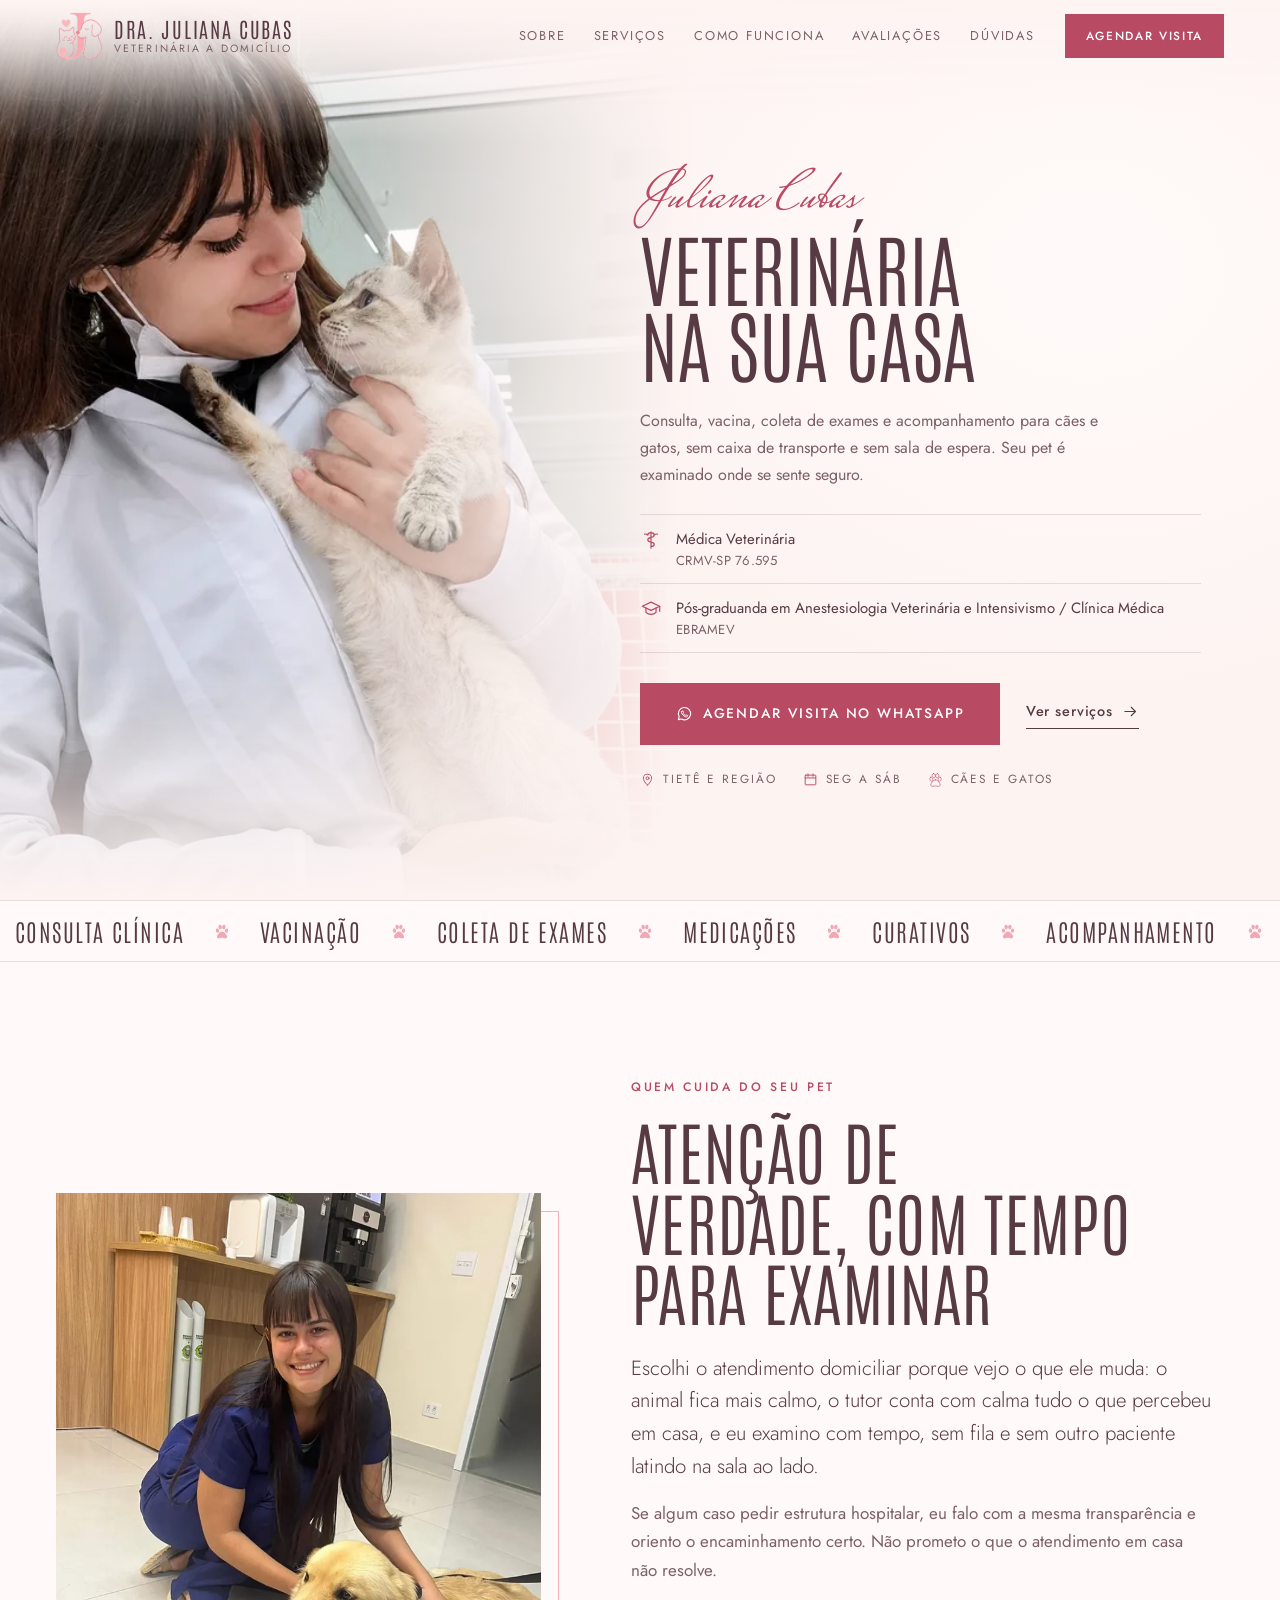
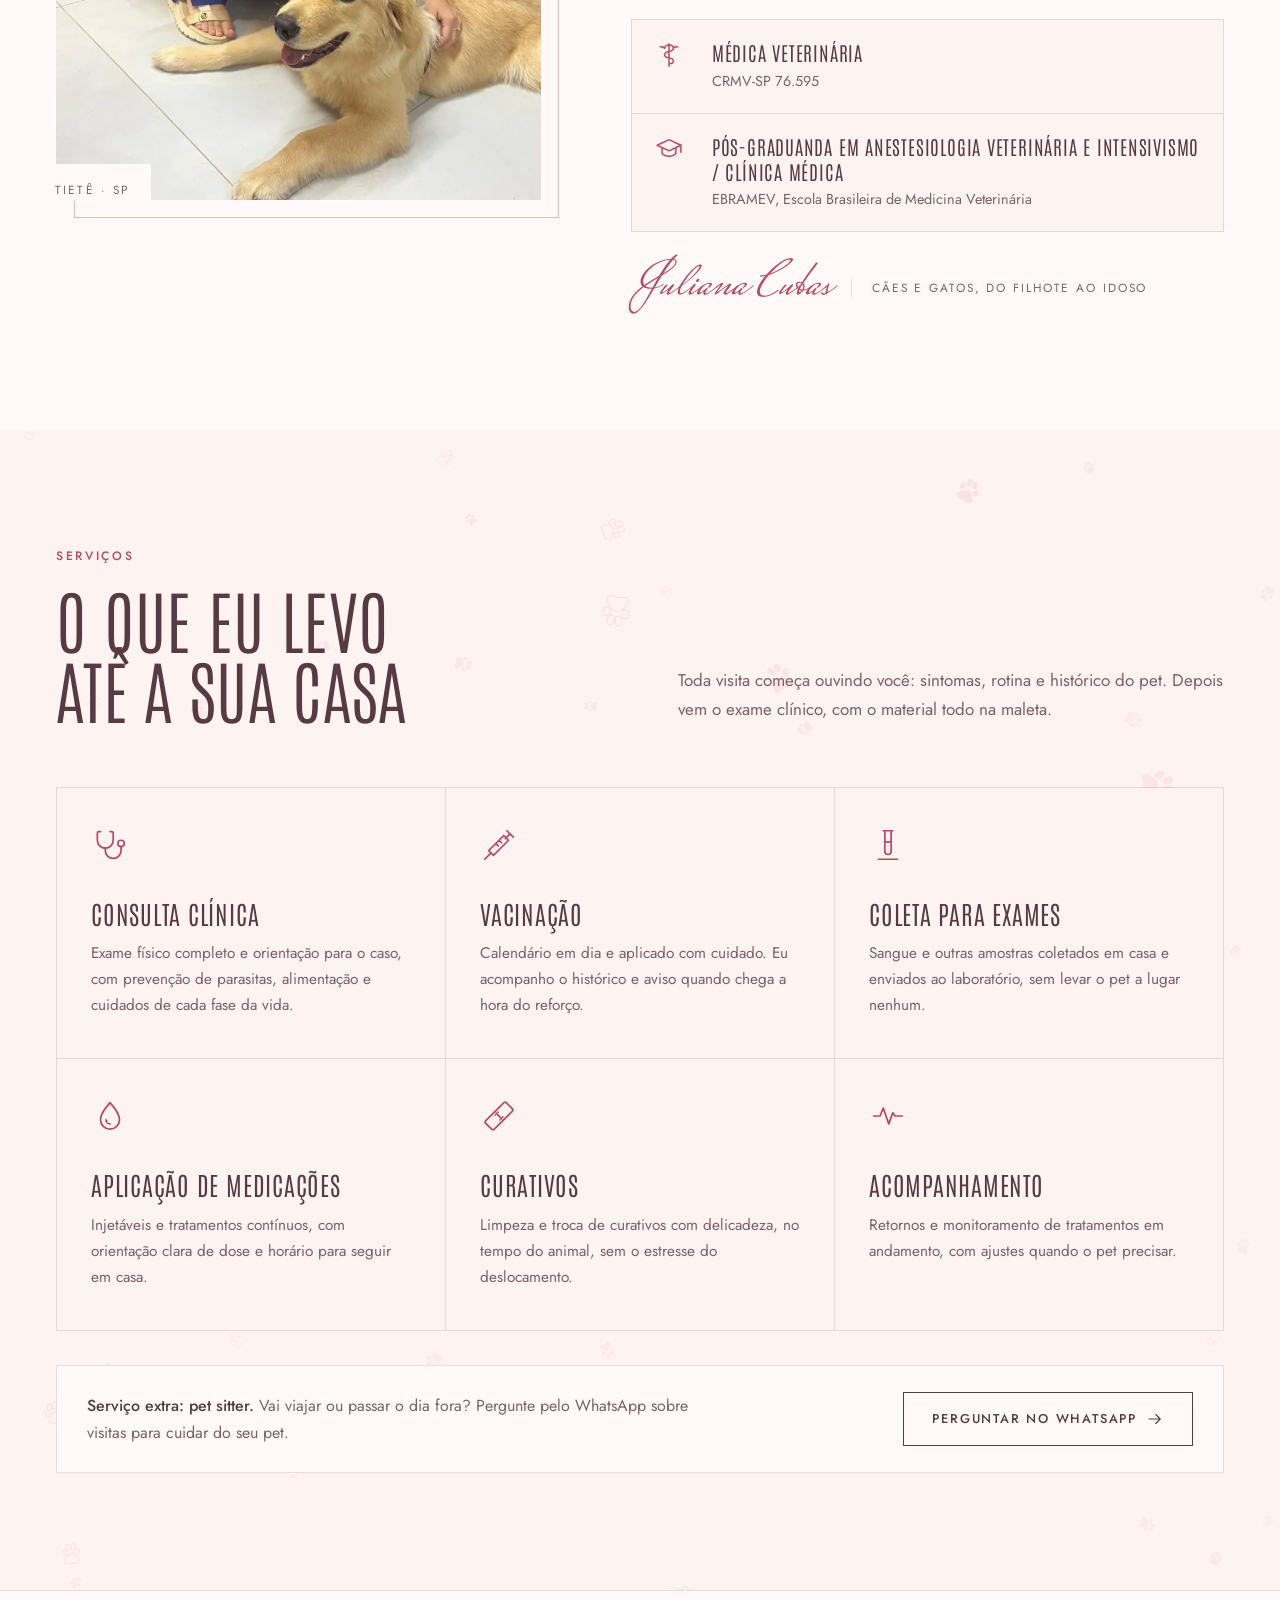
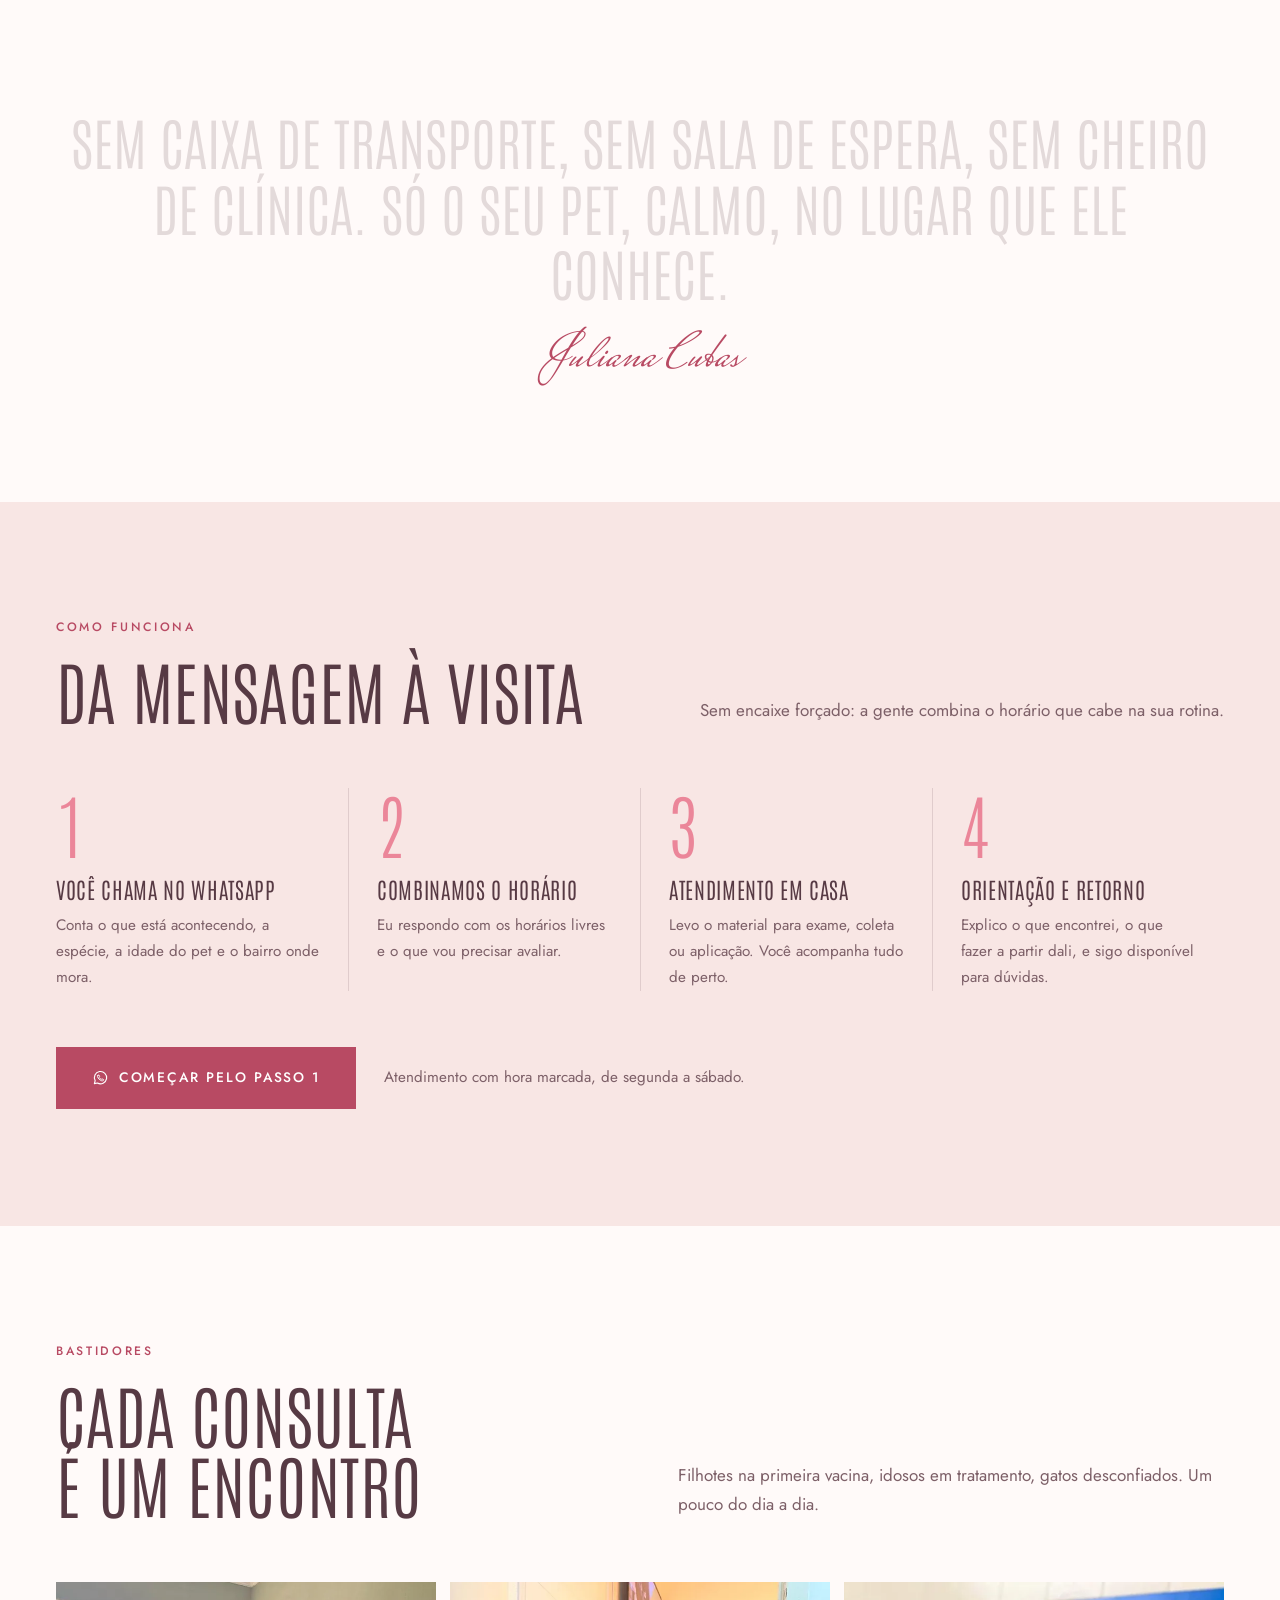
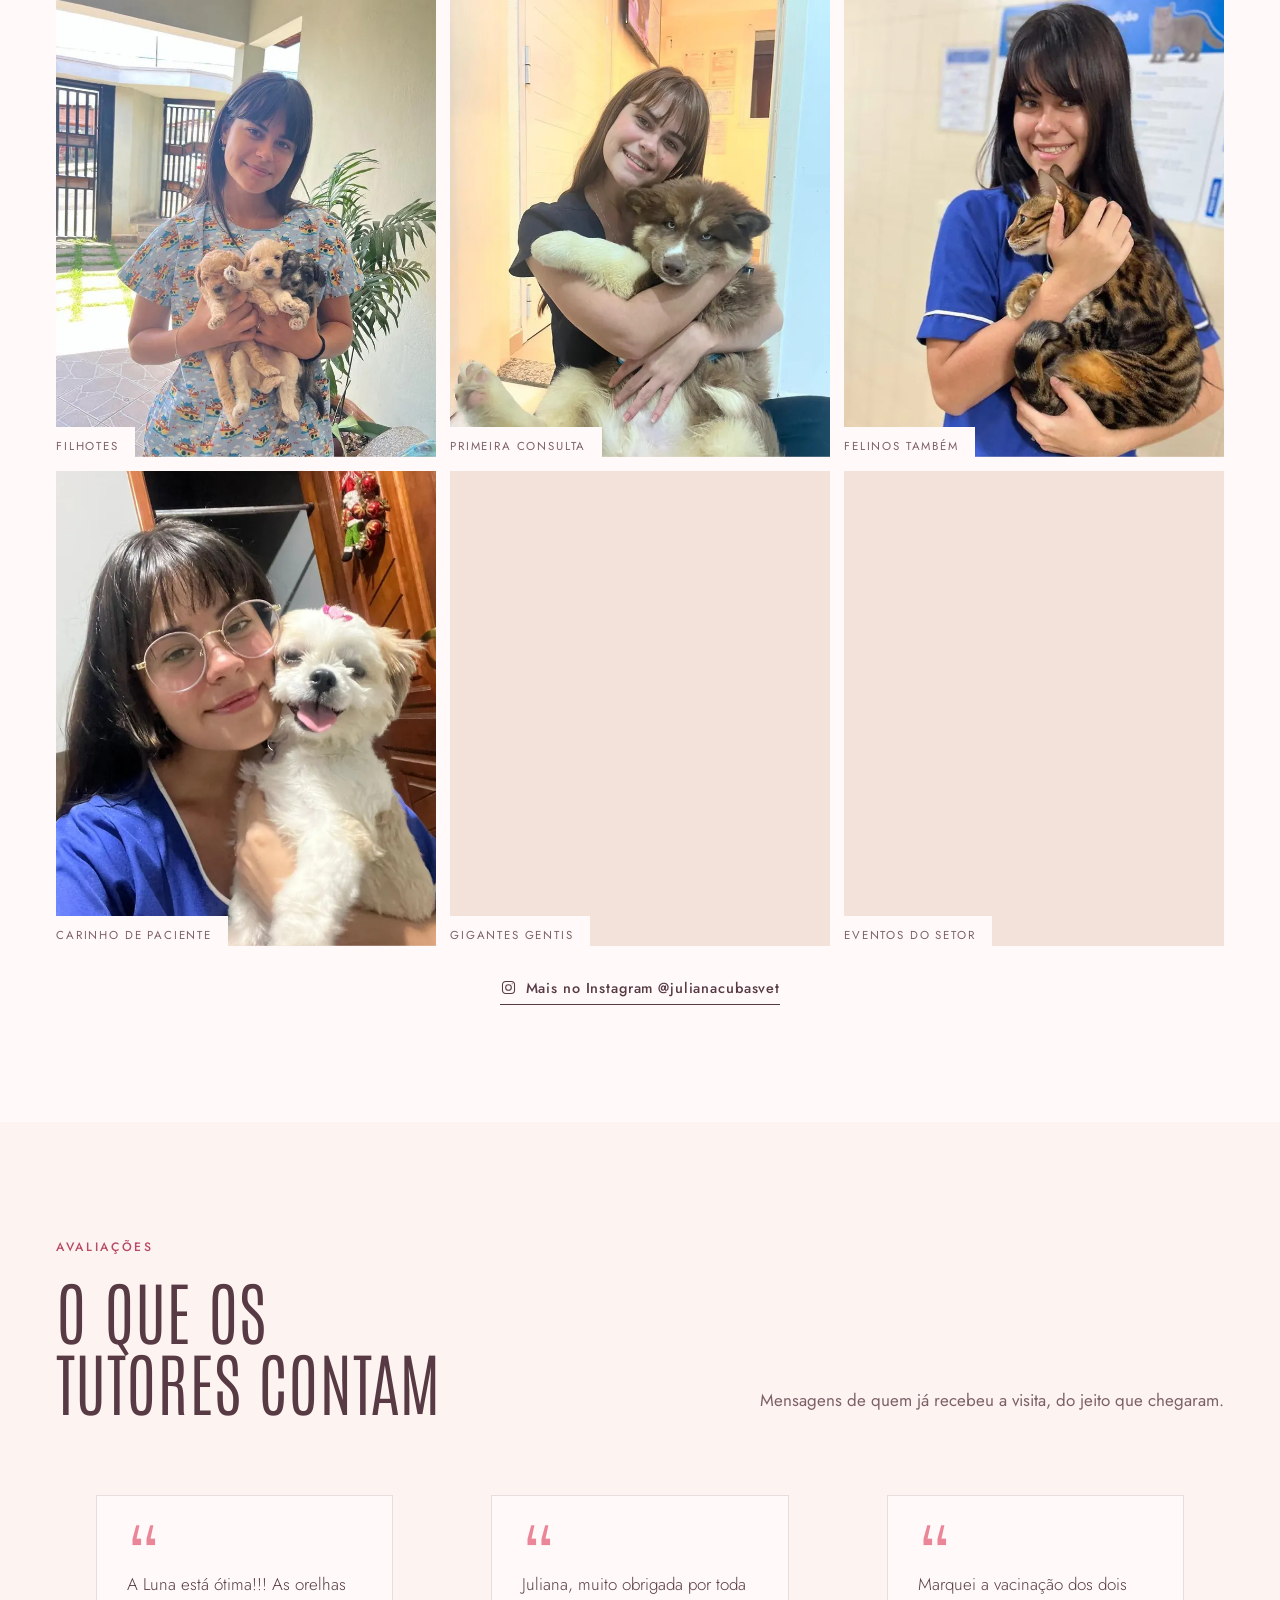
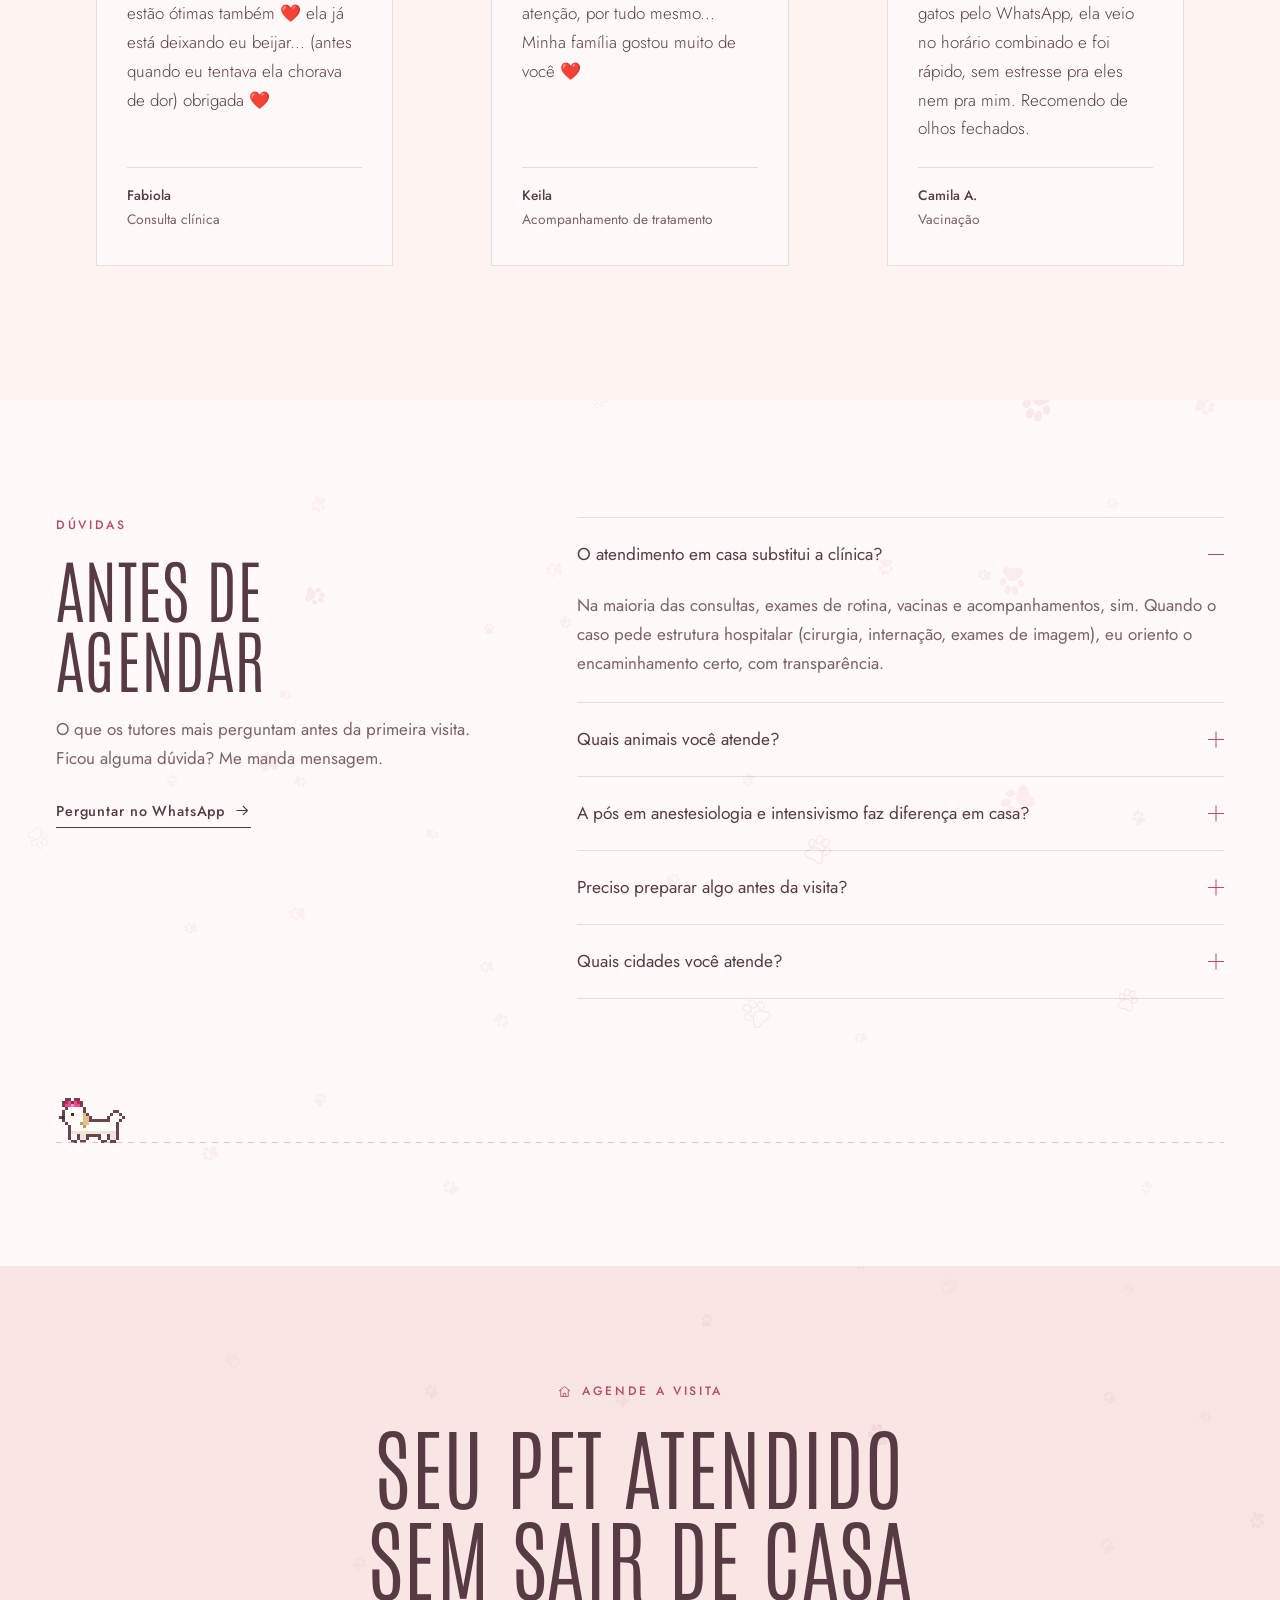
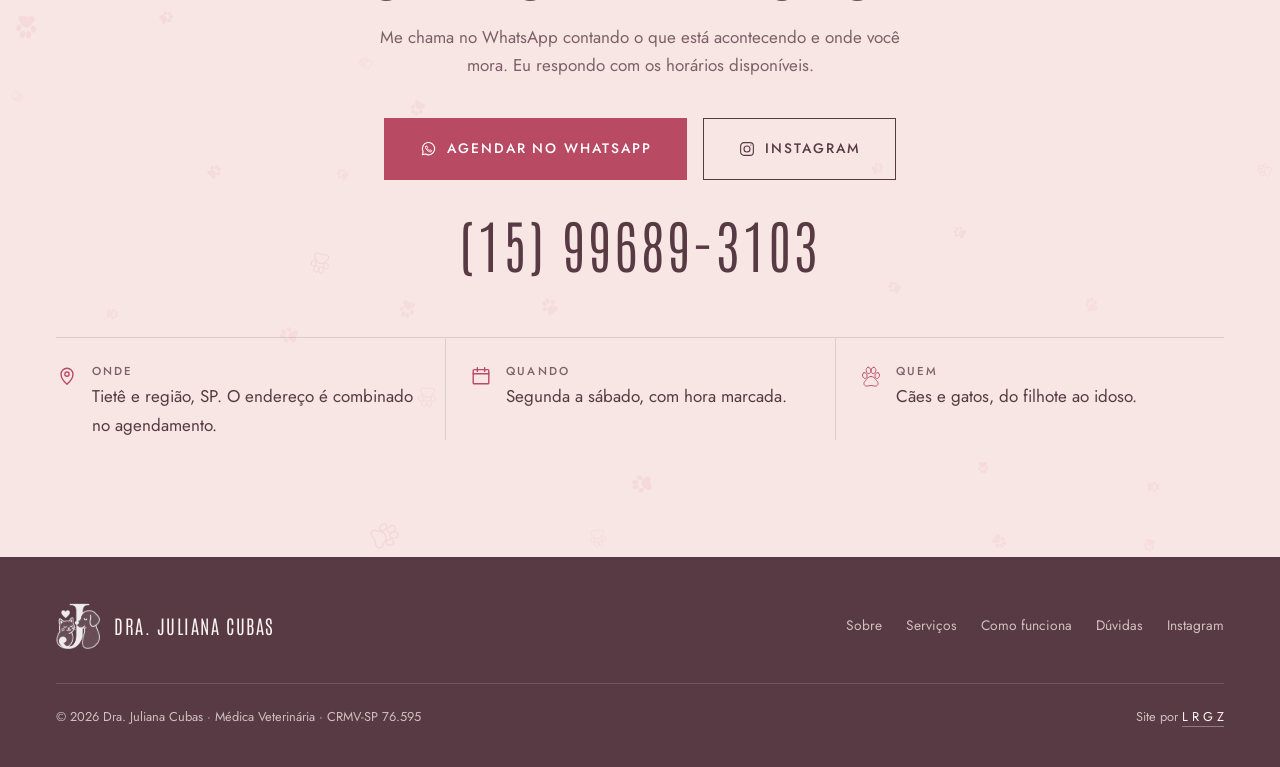
==== index.html @ e05f5a60 "Redesenho v2: topo claro com a foto nova, fontes Antonio/Jost, credenciais da pós e CTA forte - Hero" ====
<!DOCTYPE html>
<html lang="pt-BR">
<head>
<meta charset="UTF-8">
<meta name="viewport" content="width=device-width, initial-scale=1, viewport-fit=cover">
<title>Dra. Juliana Cubas | Veterinária a domicílio em Tietê-SP</title>
<meta name="description" content="Veterinária a domicílio em Tietê e região. Consulta, vacina, coleta de exames e acompanhamento de cães e gatos em casa, com hora marcada. CRMV-SP 76.595.">
<link rel="canonical" href="https://julianacubasvet.com.br/">
<link rel="icon" type="image/png" href="favicon.png">
<link rel="apple-touch-icon" href="favicon.png">
<meta name="theme-color" content="#fdf4f2">

<meta property="og:type" content="website">
<meta property="og:locale" content="pt_BR">
<meta property="og:url" content="https://julianacubasvet.com.br/">
<meta property="og:title" content="Dra. Juliana Cubas | Veterinária a domicílio em Tietê">
<meta property="og:description" content="Consulta, vacina, exames e acompanhamento do seu pet em casa. Tietê e região, com hora marcada.">
<meta property="og:image" content="https://julianacubasvet.com.br/assets/img/og.jpg?v=2">
<meta property="og:image:width" content="1200">
<meta property="og:image:height" content="630">
<meta name="twitter:card" content="summary_large_image">

<script type="application/ld+json">
{
  "@context":"https://schema.org",
  "@type":"VeterinaryCare",
  "name":"Dra. Juliana Cubas, veterinária a domicílio",
  "url":"https://julianacubasvet.com.br/",
  "image":"https://julianacubasvet.com.br/assets/img/og.jpg?v=2",
  "telephone":"+55 15 99689-3103",
  "address":{"@type":"PostalAddress","addressLocality":"Tietê","addressRegion":"SP","addressCountry":"BR"},
  "areaServed":"Tietê e região, SP",
  "openingHoursSpecification":{"@type":"OpeningHoursSpecification","dayOfWeek":["Monday","Tuesday","Wednesday","Thursday","Friday","Saturday"],"description":"Com hora marcada"},
  "employee":{"@type":"Person","name":"Juliana Cubas","jobTitle":"Médica Veterinária, CRMV-SP 76.595","alumniOf":{"@type":"EducationalOrganization","name":"EBRAMEV, Escola Brasileira de Medicina Veterinária"}},
  "sameAs":["https://www.instagram.com/julianacubasvet/"]
}
</script>

<link rel="preload" as="font" type="font/woff2" href="assets/fontes/antonio-latin.woff2" crossorigin>
<link rel="preload" as="font" type="font/woff2" href="assets/fontes/jost-latin.woff2" crossorigin>
<link rel="preload" as="image" href="assets/img/hero.webp" imagesrcset="assets/img/hero-760.webp 760w, assets/img/hero.webp 1254w" imagesizes="(max-width: 900px) 100vw, 54vw">
<link rel="stylesheet" href="assets/css/fontes.css?v=2">
<link rel="stylesheet" href="assets/css/site.css?v=2">
</head>
<body>
<a class="pular" href="#conteudo">Pular para o conteúdo</a>

<svg width="0" height="0" style="position:absolute" aria-hidden="true" focusable="false">
  <symbol id="paw" viewBox="0 0 64 64"><g fill="currentColor"><path d="M32 33.5c-6.3 0-11.2 4.3-14.2 9.4-2.4 4-6.3 6.1-6.3 10.8 0 4.7 3.8 7.8 8.4 7.8 4.1 0 7.3-2.1 12.1-2.1s8 2.1 12.1 2.1c4.6 0 8.4-3.1 8.4-7.8 0-4.7-3.9-6.8-6.3-10.8-3-5.1-7.9-9.4-14.2-9.4z"/><path d="M11.6 22.4c3.4-1 7.3 1.9 8.6 6.4 1.3 4.6-.4 9.1-3.8 10.1-3.4 1-7.3-1.9-8.6-6.4-1.3-4.6.4-9.1 3.8-10.1z"/><path d="M23.4 6.6c3.7-.6 7.2 3.1 7.9 8.2.7 5.1-1.7 9.7-5.4 10.3-3.7.6-7.2-3.1-7.9-8.2-.7-5.1 1.7-9.7 5.4-10.3z"/><path d="M40.6 6.6c3.7.6 6.1 5.2 5.4 10.3-.7 5.1-4.2 8.8-7.9 8.2-3.7-.6-6.1-5.2-5.4-10.3.7-5.1 4.2-8.8 7.9-8.2z"/><path d="M52.4 22.4c3.4 1 5.1 5.5 3.8 10.1-1.3 4.5-5.2 7.4-8.6 6.4-3.4-1-5.1-5.5-3.8-10.1 1.3-4.5 5.2-7.4 8.6-6.4z"/></g></symbol>
  <symbol id="paw-line" viewBox="0 0 64 64"><g fill="none" stroke="currentColor" stroke-width="2.6" stroke-linejoin="round"><path d="M32 33.5c-6.3 0-11.2 4.3-14.2 9.4-2.4 4-6.3 6.1-6.3 10.8 0 4.7 3.8 7.8 8.4 7.8 4.1 0 7.3-2.1 12.1-2.1s8 2.1 12.1 2.1c4.6 0 8.4-3.1 8.4-7.8 0-4.7-3.9-6.8-6.3-10.8-3-5.1-7.9-9.4-14.2-9.4z"/><path d="M11.6 22.4c3.4-1 7.3 1.9 8.6 6.4 1.3 4.6-.4 9.1-3.8 10.1-3.4 1-7.3-1.9-8.6-6.4-1.3-4.6.4-9.1 3.8-10.1z"/><path d="M23.4 6.6c3.7-.6 7.2 3.1 7.9 8.2.7 5.1-1.7 9.7-5.4 10.3-3.7.6-7.2-3.1-7.900-8.2-.7-5.1 1.7-9.7 5.4-10.3z"/><path d="M40.6 6.6c3.7.6 6.1 5.2 5.4 10.3-.7 5.1-4.2 8.8-7.9 8.2-3.7-.6-6.1-5.2-5.4-10.3.7-5.1 4.2-8.8 7.9-8.2z"/><path d="M52.4 22.4c3.4 1 5.1 5.5 3.8 10.1-1.3 4.5-5.2 7.4-8.6 6.4-3.4-1-5.1-5.5-3.8-10.1 1.3-4.5 5.2-7.4 8.6-6.4z"/></g></symbol>
  <symbol id="i-seta" viewBox="0 0 24 24"><path d="M4 12h15M13 6l6 6-6 6"/></symbol>
  <symbol id="i-wpp" viewBox="0 0 24 24"><path d="M4.5 19.5l1.1-3.9A8.2 8.2 0 1 1 8.6 18.6z"/><path d="M9.2 8.4c.2-.4.5-.5.8-.5h.5l1 2.2-.8 1a6 6 0 0 0 2.9 2.8l1-.8 2.2 1v.5c0 .4-.2.7-.5.9-.9.5-2.2.4-3.6-.4a9 9 0 0 1-3.4-3.4c-.8-1.4-.8-2.6-.1-3.3z" stroke-width="1.2"/></symbol>
  <symbol id="i-med" viewBox="0 0 24 24"><path d="M12 3v18M8.5 6.5c0-1.5 1.6-2.5 3.5-2.5s3.5 1 3.5 2.5-1.6 2.3-3.5 2.6-3.5 1.1-3.5 2.6 1.6 2.3 3.5 2.6 3.5 1.1 3.5 2.5-1.6 2.2-3.5 2.2"/><path d="M5 5.5c1.3-.2 2.5.2 3.5 1M19 5.5c-1.3-.2-2.5.2-3.5 1"/></symbol>
  <symbol id="i-capelo" viewBox="0 0 24 24"><path d="M2.5 9L12 4.5 21.5 9 12 13.5z"/><path d="M6.5 11v4.6c1.4 1.5 3.3 2.2 5.5 2.2s4.1-.7 5.5-2.2V11M21.5 9v5.5"/></symbol>
  <symbol id="i-estet" viewBox="0 0 24 24"><path d="M6 3.5H5a1 1 0 0 0-1 1V9a5 5 0 0 0 10 0V4.5a1 1 0 0 0-1-1h-1"/><path d="M9 14v1.5a5 5 0 0 0 10 0V13"/><circle cx="19" cy="11" r="2"/></symbol>
  <symbol id="i-vacina" viewBox="0 0 24 24"><path d="M17 3l4 4M19 5l-3 3M15 6l3 3-9.5 9.5-3-3zM12 9l1.5 1.5M10 11l1.5 1.5M5.5 15.5l3 3M7 17l-4 4"/></symbol>
  <symbol id="i-tubo" viewBox="0 0 24 24"><path d="M9 3h6M10 3v13a2 2 0 0 0 4 0V3M10 10h4"/><path d="M6 21h12"/></symbol>
  <symbol id="i-gota" viewBox="0 0 24 24"><path d="M12 3.5s-6 6.6-6 10.8a6 6 0 0 0 12 0C18 10.1 12 3.5 12 3.5z"/><path d="M9.5 14.5a2.5 2.5 0 0 0 2.5 2.5"/></symbol>
  <symbol id="i-curativo" viewBox="0 0 24 24"><rect x="2.8" y="8.2" width="18.4" height="7.6" rx="1.2" transform="rotate(-45 12 12)"/><path d="M10.2 10.2l3.6 3.6M11.4 9.6h.01M14.4 12.6h.01M9.6 11.4h.01M12.6 14.4h.01"/></symbol>
  <symbol id="i-pulso" viewBox="0 0 24 24"><path d="M3 12h4l2-5 3.5 10 2.5-7 1.5 2H21"/></symbol>
  <symbol id="i-pin" viewBox="0 0 24 24"><path d="M12 21s-6.5-5.8-6.5-11A6.5 6.5 0 0 1 18.5 10c0 5.2-6.5 11-6.5 11z"/><circle cx="12" cy="10" r="2.3"/></symbol>
  <symbol id="i-cal" viewBox="0 0 24 24"><rect x="3.5" y="5" width="17" height="15.5" rx="1"/><path d="M3.5 9.5h17M8 3v4M16 3v4"/></symbol>
  <symbol id="i-casa" viewBox="0 0 24 24"><path d="M3.5 11L12 4l8.5 7M6 9.5V20h12V9.5"/><path d="M10 20v-5h4v5"/></symbol>
  <symbol id="i-insta" viewBox="0 0 24 24"><rect x="3.5" y="3.5" width="17" height="17" rx="4.5"/><circle cx="12" cy="12" r="4"/><path d="M17.2 6.8h.01"/></symbol>
</svg>

<header class="topo" id="topo">
  <a class="marca" href="#inicio" aria-label="Dra. Juliana Cubas, início">
    <img src="assets/img/logo-rosa.webp" width="230" height="240" alt="">
    <span>Dra. Juliana Cubas<small>Veterinária a domicílio</small></span>
  </a>
  <nav aria-label="Seções">
    <a href="#sobre">Sobre</a>
    <a href="#servicos">Serviços</a>
    <a href="#como-funciona">Como funciona</a>
    <a href="#avaliacoes">Avaliações</a>
    <a href="#duvidas">Dúvidas</a>
  </nav>
  <a class="btn btn-cheio btn-topo" href="#agendar">Agendar visita</a>
  <button class="menu-btn" type="button" aria-label="Abrir menu" aria-expanded="false" aria-controls="gaveta"><i></i><i></i></button>
</header>

<div class="gaveta" id="gaveta" hidden>
  <nav aria-label="Menu">
    <a href="#sobre">Sobre</a>
    <a href="#servicos">Serviços</a>
    <a href="#como-funciona">Como funciona</a>
    <a href="#avaliacoes">Avaliações</a>
    <a href="#duvidas">Dúvidas</a>
  </nav>
  <div>
    <a class="btn btn-cheio btn-grande" data-wpp href="https://wa.me/5515996893103" target="_blank" rel="noopener"><svg class="ic" aria-hidden="true"><use href="#i-wpp"/></svg>Agendar no WhatsApp</a>
    <p class="gaveta-info">(15) 99689-3103 · seg a sáb, com hora marcada</p>
  </div>
</div>

<main id="conteudo">

<!-- ============ TOPO ============ -->
<section class="hero" id="inicio">
  <figure class="hero-foto">
    <img src="assets/img/hero.webp" srcset="assets/img/hero-760.webp 760w, assets/img/hero.webp 1254w" sizes="(max-width: 900px) 100vw, 54vw" width="1254" height="1254" fetchpriority="high" alt="Dra. Juliana Cubas, de jaleco, segurando no colo um gatinho siamês claro que encosta o focinho no rosto dela">
    <span class="veu" aria-hidden="true"></span>
  </figure>
  <div class="hero-texto">
    <p class="hero-assina">Juliana Cubas</p>
    <h1><span>Veterinária</span><span>na sua casa</span></h1>
    <p class="hero-sub">Consulta, vacina, coleta de exames e acompanhamento para cães e gatos, sem caixa de transporte e sem sala de espera. Seu pet é examinado onde se sente seguro.</p>
    <ul class="credenciais">
      <li><svg class="ic" aria-hidden="true"><use href="#i-med"/></svg><span>Médica Veterinária<small>CRMV-SP 76.595</small></span></li>
      <li><svg class="ic" aria-hidden="true"><use href="#i-capelo"/></svg><span>Pós-graduanda em Anestesiologia Veterinária e Intensivismo / Clínica Médica<small>EBRAMEV</small></span></li>
    </ul>
    <div class="hero-botoes">
      <a class="btn btn-cheio btn-grande" data-wpp href="https://wa.me/5515996893103" target="_blank" rel="noopener"><svg class="ic" aria-hidden="true"><use href="#i-wpp"/></svg>Agendar visita no WhatsApp</a>
      <a class="link-seta" href="#servicos">Ver serviços <svg class="ic" aria-hidden="true"><use href="#i-seta"/></svg></a>
    </div>
    <ul class="hero-info">
      <li><svg class="ic" aria-hidden="true"><use href="#i-pin"/></svg>Tietê e região</li>
      <li><svg class="ic" aria-hidden="true"><use href="#i-cal"/></svg>Seg a sáb</li>
      <li><svg class="ic" aria-hidden="true"><use href="#paw-line"/></svg>Cães e gatos</li>
    </ul>
  </div>
</section>

<div class="faixa" aria-hidden="true">
  <div class="faixa-trilho">
    <ul><li>Consulta clínica</li><li>Vacinação</li><li>Coleta de exames</li><li>Medicações</li><li>Curativos</li><li>Acompanhamento</li><li>Cães e gatos</li></ul>
    <ul><li>Consulta clínica</li><li>Vacinação</li><li>Coleta de exames</li><li>Medicações</li><li>Curativos</li><li>Acompanhamento</li><li>Cães e gatos</li></ul>
  </div>
</div>

<!-- ============ SOBRE ============ -->
<section class="secao sobre" id="sobre">
  <div class="caixa sobre-grade">
    <figure class="sobre-foto revela">
      <div class="moldura"><img src="assets/img/sobre.webp" loading="lazy" decoding="async" width="900" height="1200" alt="Dra. Juliana Cubas sorrindo, agachada ao lado de um golden retriever deitado"></div>
      <figcaption>Tietê · SP</figcaption>
    </figure>
    <div class="sobre-txt revela" style="--d:.12s">
      <p class="chapeu">Quem cuida do seu pet</p>
      <h2 class="titulo">Atenção de verdade, com tempo para examinar</h2>
      <p class="lead">Escolhi o atendimento domiciliar porque vejo o que ele muda: o animal fica mais calmo, o tutor conta com calma tudo o que percebeu em casa, e eu examino com tempo, sem fila e sem outro paciente latindo na sala ao lado.</p>
      <p class="texto">Se algum caso pedir estrutura hospitalar, eu falo com a mesma transparência e oriento o encaminhamento certo. Não prometo o que o atendimento em casa não resolve.</p>
      <ul class="formacao">
        <li><svg class="ic" aria-hidden="true"><use href="#i-med"/></svg><div><strong>Médica Veterinária</strong><span>CRMV-SP 76.595</span></div></li>
        <li><svg class="ic" aria-hidden="true"><use href="#i-capelo"/></svg><div><strong>Pós-graduanda em Anestesiologia Veterinária e Intensivismo / Clínica Médica</strong><span>EBRAMEV, Escola Brasileira de Medicina Veterinária</span></div></li>
      </ul>
      <div class="sobre-assina">
        <span class="assina">Juliana Cubas</span>
        <small>Cães e gatos, do filhote ao idoso</small>
      </div>
    </div>
  </div>
</section>

<!-- ============ SERVIÇOS ============ -->
<section class="secao servicos" id="servicos">
  <div class="paw-trail" aria-hidden="true"></div>
  <div class="caixa">
    <div class="secao-cab revela">
      <div>
        <p class="chapeu">Serviços</p>
        <h2 class="titulo">O que eu levo até a sua casa</h2>
      </div>
      <p class="texto">Toda visita começa ouvindo você: sintomas, rotina e histórico do pet. Depois vem o exame clínico, com o material todo na maleta.</p>
    </div>
    <div class="serv-grade">
      <article class="serv revela"><svg class="ic" aria-hidden="true"><use href="#i-estet"/></svg><h3>Consulta clínica</h3><p>Exame físico completo e orientação para o caso, com prevenção de parasitas, alimentação e cuidados de cada fase da vida.</p></article>
      <article class="serv revela"><svg class="ic" aria-hidden="true"><use href="#i-vacina"/></svg><h3>Vacinação</h3><p>Calendário em dia e aplicado com cuidado. Eu acompanho o histórico e aviso quando chega a hora do reforço.</p></article>
      <article class="serv revela"><svg class="ic" aria-hidden="true"><use href="#i-tubo"/></svg><h3>Coleta para exames</h3><p>Sangue e outras amostras coletados em casa e enviados ao laboratório, sem levar o pet a lugar nenhum.</p></article>
      <article class="serv revela"><svg class="ic" aria-hidden="true"><use href="#i-gota"/></svg><h3>Aplicação de medicações</h3><p>Injetáveis e tratamentos contínuos, com orientação clara de dose e horário para seguir em casa.</p></article>
      <article class="serv revela"><svg class="ic" aria-hidden="true"><use href="#i-curativo"/></svg><h3>Curativos</h3><p>Limpeza e troca de curativos com delicadeza, no tempo do animal, sem o estresse do deslocamento.</p></article>
      <article class="serv revela"><svg class="ic" aria-hidden="true"><use href="#i-pulso"/></svg><h3>Acompanhamento</h3><p>Retornos e monitoramento de tratamentos em andamento, com ajustes quando o pet precisar.</p></article>
    </div>
    <div class="serv-extra revela">
      <p><strong>Serviço extra: pet sitter.</strong> Vai viajar ou passar o dia fora? Pergunte pelo WhatsApp sobre visitas para cuidar do seu pet.</p>
      <a class="btn" data-wpp href="https://wa.me/5515996893103" target="_blank" rel="noopener">Perguntar no WhatsApp <svg class="ic seta" aria-hidden="true"><use href="#i-seta"/></svg></a>
    </div>
  </div>
</section>

<!-- ============ MANIFESTO ============ -->
<section class="secao manifesto">
  <div class="caixa">
    <p class="manifesto-txt" data-palavras>Sem caixa de transporte, sem sala de espera, sem cheiro de clínica. Só o seu pet, calmo, no lugar que ele conhece.</p>
    <p class="assina revela">Juliana Cubas</p>
  </div>
</section>

<!-- ============ COMO FUNCIONA ============ -->
<section class="secao passos-sec" id="como-funciona">
  <div class="caixa">
    <div class="secao-cab revela">
      <div>
        <p class="chapeu">Como funciona</p>
        <h2 class="titulo">Da mensagem à visita</h2>
      </div>
      <p class="texto">Sem encaixe forçado: a gente combina o horário que cabe na sua rotina.</p>
    </div>
    <ol class="passos" role="list">
      <li class="passo revela"><span class="n">1</span><h3>Você chama no WhatsApp</h3><p>Conta o que está acontecendo, a espécie, a idade do pet e o bairro onde mora.</p></li>
      <li class="passo revela"><span class="n">2</span><h3>Combinamos o horário</h3><p>Eu respondo com os horários livres e o que vou precisar avaliar.</p></li>
      <li class="passo revela"><span class="n">3</span><h3>Atendimento em casa</h3><p>Levo o material para exame, coleta ou aplicação. Você acompanha tudo de perto.</p></li>
      <li class="passo revela"><span class="n">4</span><h3>Orientação e retorno</h3><p>Explico o que encontrei, o que fazer a partir dali, e sigo disponível para dúvidas.</p></li>
    </ol>
    <div class="passos-cta revela">
      <a class="btn btn-cheio btn-grande" data-wpp href="https://wa.me/5515996893103" target="_blank" rel="noopener"><svg class="ic" aria-hidden="true"><use href="#i-wpp"/></svg>Começar pelo passo 1</a>
      <p>Atendimento com hora marcada, de segunda a sábado.</p>
    </div>
  </div>
</section>

<!-- ============ BASTIDORES ============ -->
<section class="secao bastidores" id="bastidores">
  <div class="caixa">
    <div class="secao-cab revela">
      <div>
        <p class="chapeu">Bastidores</p>
        <h2 class="titulo">Cada consulta é um encontro</h2>
      </div>
      <p class="texto">Filhotes na primeira vacina, idosos em tratamento, gatos desconfiados. Um pouco do dia a dia.</p>
    </div>
    <div class="galeria">
      <figure class="revela"><img src="assets/img/g2.webp" loading="lazy" decoding="async" width="720" height="960" alt="Dra. Juliana com filhotes de poodle no colo"><figcaption>Filhotes</figcaption></figure>
      <figure class="revela"><img src="assets/img/g3.webp" loading="lazy" decoding="async" width="720" height="960" alt="Dra. Juliana com um filhote de akita"><figcaption>Primeira consulta</figcaption></figure>
      <figure class="revela"><img src="assets/img/g7.webp" loading="lazy" decoding="async" width="720" height="720" alt="Dra. Juliana com um gato"><figcaption>Felinos também</figcaption></figure>
      <figure class="revela"><img src="assets/img/g5.webp" loading="lazy" decoding="async" width="720" height="960" alt="Dra. Juliana com um shih tzu"><figcaption>Carinho de paciente</figcaption></figure>
      <figure class="revela"><img src="assets/img/g6.webp" loading="lazy" decoding="async" width="720" height="960" alt="Dra. Juliana com um bernese"><figcaption>Gigantes gentis</figcaption></figure>
      <figure class="revela"><img src="assets/img/g4.webp" loading="lazy" decoding="async" width="720" height="960" alt="Dra. Juliana em evento pet com um bernese"><figcaption>Eventos do setor</figcaption></figure>
    </div>
    <div class="galeria-pe revela">
      <a class="link-seta" href="https://www.instagram.com/julianacubasvet/" target="_blank" rel="noopener"><svg class="ic" aria-hidden="true"><use href="#i-insta"/></svg>Mais no Instagram @julianacubasvet</a>
    </div>
  </div>
</section>

<!-- ============ AVALIAÇÕES ============ -->
<section class="secao avaliacoes" id="avaliacoes">
  <div class="caixa">
    <div class="secao-cab revela">
      <div>
        <p class="chapeu">Avaliações</p>
        <h2 class="titulo">O que os tutores contam</h2>
      </div>
      <p class="texto">Mensagens de quem já recebeu a visita, do jeito que chegaram.</p>
    </div>
    <div class="relatos">
      <figure class="relato revela"><span class="aspas" aria-hidden="true">“</span><blockquote>A Luna está ótima!!! As orelhas estão ótimas também ❤️ ela já está deixando eu beijar... (antes quando eu tentava ela chorava de dor) obrigada ❤️</blockquote><footer><strong>Fabiola</strong>Consulta clínica</footer></figure>
      <figure class="relato revela"><span class="aspas" aria-hidden="true">“</span><blockquote>Juliana, muito obrigada por toda atenção, por tudo mesmo... Minha família gostou muito de você ❤️</blockquote><footer><strong>Keila</strong>Acompanhamento de tratamento</footer></figure>
      <figure class="relato revela"><span class="aspas" aria-hidden="true">“</span><blockquote>Marquei a vacinação dos dois gatos pelo WhatsApp, ela veio no horário combinado e foi rápido, sem estresse pra eles nem pra mim. Recomendo de olhos fechados.</blockquote><footer><strong>Camila A.</strong>Vacinação</footer></figure>
    </div>
  </div>
</section>

<!-- ============ DÚVIDAS ============ -->
<section class="secao duvidas" id="duvidas">
  <div class="paw-trail" aria-hidden="true"></div>
  <div class="caixa">
    <div class="duvidas-grade">
      <div class="revela">
        <p class="chapeu">Dúvidas</p>
        <h2 class="titulo">Antes de agendar</h2>
        <p class="texto">O que os tutores mais perguntam antes da primeira visita. Ficou alguma dúvida? Me manda mensagem.</p>
        <a class="link-seta" data-wpp href="https://wa.me/5515996893103" target="_blank" rel="noopener">Perguntar no WhatsApp <svg class="ic" aria-hidden="true"><use href="#i-seta"/></svg></a>
      </div>
      <div class="faq revela" style="--d:.12s">
        <div class="faq-item aberto"><button type="button" aria-expanded="true"><h3>O atendimento em casa substitui a clínica?</h3><span class="mais" aria-hidden="true"></span></button><div class="faq-resp"><div><p>Na maioria das consultas, exames de rotina, vacinas e acompanhamentos, sim. Quando o caso pede estrutura hospitalar (cirurgia, internação, exames de imagem), eu oriento o encaminhamento certo, com transparência.</p></div></div></div>
        <div class="faq-item"><button type="button" aria-expanded="false"><h3>Quais animais você atende?</h3><span class="mais" aria-hidden="true"></span></button><div class="faq-resp"><div><p>Cães e gatos, de filhotes a idosos. Me conta a espécie e a idade na conversa pelo WhatsApp para eu já chegar preparada.</p></div></div></div>
        <div class="faq-item"><button type="button" aria-expanded="false"><h3>A pós em anestesiologia e intensivismo faz diferença em casa?</h3><span class="mais" aria-hidden="true"></span></button><div class="faq-resp"><div><p>Faz na avaliação. São as áreas que estudam dor, sedação segura e o paciente em estado delicado, o que ajuda a perceber cedo quando um quadro precisa de mais estrutura e a encaminhar na hora certa.</p></div></div></div>
        <div class="faq-item"><button type="button" aria-expanded="false"><h3>Preciso preparar algo antes da visita?</h3><span class="mais" aria-hidden="true"></span></button><div class="faq-resp"><div><p>Só um espaço tranquilo e iluminado. Se for coleta de exame, eu passo antes a orientação de jejum. Os detalhes a gente combina na confirmação do horário.</p></div></div></div>
        <div class="faq-item"><button type="button" aria-expanded="false"><h3>Quais cidades você atende?</h3><span class="mais" aria-hidden="true"></span></button><div class="faq-resp"><div><p>Tietê e região. Me diz o seu bairro ou cidade no WhatsApp que eu confirmo o atendimento e o horário.</p></div></div></div>
      </div>
    </div>
    <div class="pet-track" data-pet="assets/img/amora-walk.png" hidden></div>
  </div>
</section>

<!-- ============ AGENDAR ============ -->
<section class="secao agendar" id="agendar">
  <div class="paw-trail" aria-hidden="true"></div>
  <div class="caixa revela">
    <p class="chapeu"><svg class="ic" aria-hidden="true"><use href="#i-casa"/></svg>Agende a visita</p>
    <h2 class="titulo">Seu pet atendido sem sair de casa</h2>
    <p class="texto">Me chama no WhatsApp contando o que está acontecendo e onde você mora. Eu respondo com os horários disponíveis.</p>
    <div class="agendar-botoes">
      <a class="btn btn-cheio btn-grande" data-wpp href="https://wa.me/5515996893103" target="_blank" rel="noopener"><svg class="ic" aria-hidden="true"><use href="#i-wpp"/></svg>Agendar no WhatsApp</a>
      <a class="btn btn-grande" href="https://www.instagram.com/julianacubasvet/" target="_blank" rel="noopener"><svg class="ic" aria-hidden="true"><use href="#i-insta"/></svg>Instagram</a>
    </div>
    <a class="fone" data-wpp href="https://wa.me/5515996893103" target="_blank" rel="noopener">(15) 99689-3103</a>
    <ul class="agendar-info">
      <li><svg class="ic" aria-hidden="true"><use href="#i-pin"/></svg><div><strong>Onde</strong><span>Tietê e região, SP. O endereço é combinado no agendamento.</span></div></li>
      <li><svg class="ic" aria-hidden="true"><use href="#i-cal"/></svg><div><strong>Quando</strong><span>Segunda a sábado, com hora marcada.</span></div></li>
      <li><svg class="ic" aria-hidden="true"><use href="#paw-line"/></svg><div><strong>Quem</strong><span>Cães e gatos, do filhote ao idoso.</span></div></li>
    </ul>
  </div>
</section>

</main>

<footer class="rodape">
  <div class="caixa">
    <div class="rodape-linha">
      <a class="rodape-marca" href="#inicio"><img src="assets/img/logo-rosa.webp" width="230" height="240" alt="" loading="lazy"><span>Dra. Juliana Cubas</span></a>
      <nav aria-label="Rodapé">
        <a href="#sobre">Sobre</a><a href="#servicos">Serviços</a><a href="#como-funciona">Como funciona</a><a href="#duvidas">Dúvidas</a>
        <a href="https://www.instagram.com/julianacubasvet/" target="_blank" rel="noopener">Instagram</a>
      </nav>
    </div>
    <div class="rodape-base">
      <p>© 2026 Dra. Juliana Cubas · Médica Veterinária · CRMV-SP 76.595</p>
      <p>Site por <a href="https://lrgz.com.br" target="_blank" rel="noopener">L R G Z</a></p>
    </div>
  </div>
</footer>

<div class="barra-cta" id="barraCta">
  <a class="btn btn-cheio" data-wpp href="https://wa.me/5515996893103" target="_blank" rel="noopener"><svg class="ic" aria-hidden="true"><use href="#i-wpp"/></svg>Agendar no WhatsApp</a>
</div>

<script src="assets/js/site.js?v=2" defer></script>
<script src="assets/js/amora.js" defer></script>
</body>
</html>
---- assets/css/fontes.css ----
/* fontes self-hosted (Google Fonts, OFL): as mesmas do site da Marília Crozatti */
@font-face {
  font-family: 'Antonio';
  font-style: normal;
  font-weight: 100 400;
  font-display: swap;
  src: url(../fontes/antonio-latin-ext.woff2) format('woff2');
  unicode-range: U+0100-02BA, U+02BD-02C5, U+02C7-02CC, U+02CE-02D7, U+02DD-02FF, U+0304, U+0308, U+0329, U+1D00-1DBF, U+1E00-1E9F, U+1EF2-1EFF, U+2020, U+20A0-20AB, U+20AD-20C4, U+2113, U+2C60-2C7F, U+A720-A7FF;
}
@font-face {
  font-family: 'Antonio';
  font-style: normal;
  font-weight: 100 400;
  font-display: swap;
  src: url(../fontes/antonio-latin.woff2) format('woff2');
  unicode-range: U+0000-00FF, U+0131, U+0152-0153, U+02BB-02BC, U+02C6, U+02DA, U+02DC, U+0304, U+0308, U+0329, U+2000-206F, U+20AC, U+2122, U+2191, U+2193, U+2212, U+2215, U+FEFF, U+FFFD;
}
@font-face {
  font-family: 'Jost';
  font-style: normal;
  font-weight: 300 600;
  font-display: swap;
  src: url(../fontes/jost-latin-ext.woff2) format('woff2');
  unicode-range: U+0100-02BA, U+02BD-02C5, U+02C7-02CC, U+02CE-02D7, U+02DD-02FF, U+0304, U+0308, U+0329, U+1D00-1DBF, U+1E00-1E9F, U+1EF2-1EFF, U+2020, U+20A0-20AB, U+20AD-20C4, U+2113, U+2C60-2C7F, U+A720-A7FF;
}
@font-face {
  font-family: 'Jost';
  font-style: normal;
  font-weight: 300 600;
  font-display: swap;
  src: url(../fontes/jost-latin.woff2) format('woff2');
  unicode-range: U+0000-00FF, U+0131, U+0152-0153, U+02BB-02BC, U+02C6, U+02DA, U+02DC, U+0304, U+0308, U+0329, U+2000-206F, U+20AC, U+2122, U+2191, U+2193, U+2212, U+2215, U+FEFF, U+FFFD;
}
@font-face {
  font-family: 'Mrs Saint Delafield';
  font-style: normal;
  font-weight: 400;
  font-display: swap;
  src: url(../fontes/mrs-saint-delafield-latin-ext.woff2) format('woff2');
  unicode-range: U+0100-02BA, U+02BD-02C5, U+02C7-02CC, U+02CE-02D7, U+02DD-02FF, U+0304, U+0308, U+0329, U+1D00-1DBF, U+1E00-1E9F, U+1EF2-1EFF, U+2020, U+20A0-20AB, U+20AD-20C4, U+2113, U+2C60-2C7F, U+A720-A7FF;
}
@font-face {
  font-family: 'Mrs Saint Delafield';
  font-style: normal;
  font-weight: 400;
  font-display: swap;
  src: url(../fontes/mrs-saint-delafield-latin.woff2) format('woff2');
  unicode-range: U+0000-00FF, U+0131, U+0152-0153, U+02BB-02BC, U+02C6, U+02DA, U+02DC, U+0304, U+0308, U+0329, U+2000-206F, U+20AC, U+2122, U+2191, U+2193, U+2212, U+2215, U+FEFF, U+FFFD;
}
---- assets/css/site.css ----
/* Dra. Juliana Cubas · Veterinária a domicílio (Tietê-SP)
   Paleta tirada da logo rosa (J com gato e cachorro): papel blush, rosa do J, traço rosa e cacau no texto.
   Antonio fina nos títulos, Jost no texto e Mrs Saint Delafield só na assinatura, como no site da Marília.
   Movimento: entradas lentas e macias com a curva do LRGZ, nada de efeito de mouse. */
:root {
  --papel: #fdf4f2;
  --papel-2: #f8e6e4;
  --branco: #fffaf9;
  --nude: #f3e2d9;
  --rosa: #f4b0bb;
  --traco: #eb8699;
  --forte: #b84a63;
  --forte-2: #9c3a52;
  --cacau: #573a44;
  --cacau-2: #7d6068;
  --linha: rgba(87, 58, 68, .15);
  --ease: cubic-bezier(.16, .84, .32, 1);
  --cab: 72px;
  --gut: clamp(18px, 4.4vw, 56px);
}
*, *::before, *::after { box-sizing: border-box; }
[hidden] { display: none !important; }
html { -webkit-text-size-adjust: 100%; scroll-behavior: smooth; scroll-padding-top: 76px; }
body {
  margin: 0; background: var(--papel); color: var(--cacau);
  font: 400 17px/1.7 'Jost', system-ui, sans-serif; overflow-x: hidden;
  -webkit-font-smoothing: antialiased; text-rendering: optimizeLegibility;
}
img, video { display: block; max-width: 100%; }
a { color: inherit; }
button { font: inherit; color: inherit; }
h1, h2, h3, h4 { margin: 0; font-weight: 400; text-wrap: balance; }
p { margin: 0; }
ul, ol { margin: 0; padding: 0; list-style: none; }
::selection { background: var(--rosa); color: var(--cacau); }
:focus-visible { outline: 1.5px solid var(--forte); outline-offset: 3px; }
.ic { width: 1em; height: 1em; flex: none; fill: none; stroke: currentColor; stroke-width: 1.5; stroke-linecap: round; stroke-linejoin: round; }

.pular { position: fixed; left: 12px; top: -60px; z-index: 100; background: var(--cacau); color: var(--papel); padding: 10px 14px; text-decoration: none; transition: top .3s var(--ease); }
.pular:focus { top: 12px; }
.caixa { width: min(1200px, 100% - var(--gut) * 2); margin-inline: auto; }

/* ---------- tipografia ---------- */
.chapeu { display: flex; align-items: center; gap: 10px; font: 500 .76rem/1.4 'Jost', sans-serif; letter-spacing: .22em; text-transform: uppercase; color: var(--forte); }
.chapeu .ic { width: 15px; height: 15px; stroke-width: 1.4; }
.titulo { font: 200 clamp(2.5rem, 5.4vw, 4.6rem)/1.02 'Antonio', sans-serif; text-transform: uppercase; letter-spacing: .005em; color: var(--cacau); margin: 18px 0 0; }
.texto { color: var(--cacau-2); max-width: 34em; }
.texto + .texto { margin-top: 14px; }
.assina { font: 400 clamp(2.6rem, 4vw, 3.4rem)/1 'Mrs Saint Delafield', cursive; color: var(--forte); }

/* ---------- botões: retos, linha fina, preenchimento que corre ---------- */
.btn {
  --bg: transparent; --fg: var(--cacau); --bd: var(--cacau); --hv: var(--cacau); --hf: var(--papel);
  position: relative; display: inline-flex; align-items: center; justify-content: center; gap: .7em;
  min-height: 54px; padding: 0 28px; border: 1px solid var(--bd); background: var(--bg); color: var(--fg);
  font: 500 .8rem/1 'Jost', sans-serif; letter-spacing: .14em; text-transform: uppercase; text-decoration: none;
  cursor: pointer; overflow: hidden; isolation: isolate; -webkit-tap-highlight-color: transparent;
  transition: color .4s var(--ease), border-color .4s var(--ease), transform .35s var(--ease);
}
.btn::before { content: ''; position: absolute; inset: 0; z-index: -1; background: var(--hv); transform: scaleX(0); transform-origin: right; transition: transform .5s var(--ease); }
.btn:hover::before { transform: scaleX(1); transform-origin: left; }
.btn:hover { color: var(--hf); border-color: var(--hv); }
.btn:active { transform: scale(.98); transition-duration: .15s; }
.btn .ic { width: 18px; height: 18px; transition: transform .4s var(--ease); }
.btn:hover .seta { transform: translateX(4px); }
.btn-cheio { --bg: var(--forte); --fg: #fff; --bd: var(--forte); --hv: var(--cacau); --hf: #fff; }
.btn-grande { min-height: 62px; padding: 0 34px; font-size: .86rem; }
.link-seta { display: inline-flex; align-items: center; gap: .6em; text-decoration: none; font-weight: 500; font-size: .9rem; letter-spacing: .06em; border-bottom: 1px solid currentColor; padding-bottom: 4px; transition: gap .4s var(--ease), color .3s; }
.link-seta .ic { width: 17px; height: 17px; }
.link-seta:hover { gap: 1em; color: var(--forte); }

/* ---------- topo ---------- */
.topo {
  position: fixed; inset: 0 0 auto; z-index: 40; height: var(--cab);
  display: flex; align-items: center; gap: 30px; padding: 0 var(--gut);
  transition: background-color .45s var(--ease), transform .5s var(--ease), box-shadow .45s;
}
.topo { isolation: isolate; }
.topo::before { content: ''; position: absolute; z-index: -1; inset: 0 0 -36px; background: linear-gradient(rgba(253, 244, 242, .82), rgba(253, 244, 242, 0)); pointer-events: none; transition: opacity .45s var(--ease); }
.topo.solido::before, .topo.some::before { opacity: 0; }
.topo.solido { background: rgba(253, 244, 242, .94); backdrop-filter: blur(12px); -webkit-backdrop-filter: blur(12px); box-shadow: 0 1px 0 var(--linha); }
.topo.some { transform: translateY(-100%); }
.marca { display: flex; align-items: center; gap: 12px; text-decoration: none; margin-right: auto; }
.marca img { width: 46px; height: 48px; }
.marca span { font: 300 1.32rem/1 'Antonio', sans-serif; letter-spacing: .08em; text-transform: uppercase; color: var(--cacau); }
.marca small { display: block; margin-top: 5px; font: 400 .66rem/1 'Jost', sans-serif; letter-spacing: .2em; color: var(--cacau-2); }
.topo nav { display: flex; gap: 28px; }
.topo nav a { position: relative; text-decoration: none; font-size: .8rem; letter-spacing: .14em; text-transform: uppercase; color: var(--cacau-2); padding: 6px 0; transition: color .3s; }
.topo nav a::after { content: ''; position: absolute; left: 0; right: 0; bottom: 0; height: 1px; background: var(--forte); transform: scaleX(0); transform-origin: right; transition: transform .45s var(--ease); }
.topo nav a:hover { color: var(--cacau); }
.topo nav a:hover::after { transform: scaleX(1); transform-origin: left; }
.btn-topo { min-height: 44px; padding: 0 20px; font-size: .74rem; }
.menu-btn { display: none; width: 46px; height: 46px; margin-right: -10px; border: 0; background: none; position: relative; cursor: pointer; -webkit-tap-highlight-color: transparent; }
.menu-btn i { position: absolute; left: 12px; right: 12px; height: 1.2px; background: var(--cacau); transition: transform .45s var(--ease), top .45s var(--ease); }
.menu-btn i:first-child { top: 19px; } .menu-btn i:last-child { top: 27px; }
.menu-btn[aria-expanded="true"] i:first-child { top: 23px; transform: rotate(45deg); }
.menu-btn[aria-expanded="true"] i:last-child { top: 23px; transform: rotate(-45deg); }
.gaveta { position: fixed; inset: 0; z-index: 35; background: var(--papel); padding: calc(var(--cab) + 4vh) var(--gut) calc(28px + env(safe-area-inset-bottom)); display: flex; flex-direction: column; justify-content: space-between; gap: 28px; overflow-y: auto; opacity: 0; transition: opacity .4s var(--ease); }
.gaveta.aberta { opacity: 1; }
.gaveta nav { display: flex; flex-direction: column; }
.gaveta nav a { font: 200 clamp(2rem, 9.5vw, 3rem)/1.2 'Antonio', sans-serif; text-transform: uppercase; text-decoration: none; padding: 8px 0; border-bottom: 1px solid var(--linha); transform: translateY(14px); opacity: 0; transition: transform .55s var(--ease), opacity .55s var(--ease); }
.gaveta.aberta nav a { transform: none; opacity: 1; }
.gaveta.aberta nav a:nth-child(2) { transition-delay: .05s; } .gaveta.aberta nav a:nth-child(3) { transition-delay: .1s; }
.gaveta.aberta nav a:nth-child(4) { transition-delay: .15s; } .gaveta.aberta nav a:nth-child(5) { transition-delay: .2s; }
.gaveta .btn { width: 100%; }
.gaveta-info { margin-top: 14px; color: var(--cacau-2); font-size: .9rem; text-align: center; }

/* ---------- hero ----------
   A foto assenta devagar (some o desfoque, a escala volta a 1) e se dissolve no papel pela direita e pelo pé.
   O texto entra em seguida, um bloco por vez. */
.hero { position: relative; min-height: 100vh; min-height: 100svh; display: grid; grid-template-columns: minmax(0, 54%) minmax(0, 1fr); isolation: isolate; overflow: hidden; }
.hero::before { content: ''; position: absolute; z-index: -1; inset: 0; background: radial-gradient(60% 70% at 85% 30%, var(--branco), transparent 70%), var(--papel); }
.hero-foto { position: relative; margin: 0; overflow: hidden; }
.hero-foto img {
  position: absolute; inset: 0; width: 100%; height: 100%; object-fit: cover; object-position: 28% 38%;
  -webkit-mask-image: linear-gradient(to right, #000 52%, transparent 98%), linear-gradient(to top, transparent 0, #000 26%), linear-gradient(to bottom, transparent 0, #000 16%);
  -webkit-mask-composite: source-in, source-in;
  mask-image: linear-gradient(to right, #000 52%, transparent 98%), linear-gradient(to top, transparent 0, #000 26%), linear-gradient(to bottom, transparent 0, #000 16%);
  mask-composite: intersect;
  opacity: 0; filter: blur(10px) saturate(.92); transform: scale(1.07);
  transition: opacity 1.3s var(--ease), filter 1.6s var(--ease), transform 2.6s var(--ease);
}
.hero.entrou .hero-foto img { opacity: 1; filter: blur(0) saturate(.92); transform: scale(1); }
.hero-foto .veu { position: absolute; inset: 0; background: linear-gradient(100deg, transparent 40%, rgba(253, 244, 242, .5) 75%); pointer-events: none; }
.hero-texto { position: relative; z-index: 1; display: flex; flex-direction: column; justify-content: center; padding: calc(var(--cab) + 5vh) max(var(--gut), (100vw - 1320px) / 2) 6vh clamp(10px, 2vw, 30px); margin-left: -6vw; }
.hero-texto > * { opacity: 0; transform: translateY(18px); transition: opacity 1.2s var(--ease), transform 1.2s var(--ease); }
.hero.entrou .hero-texto > * { opacity: 1; transform: none; }
.hero.entrou .hero-texto > :nth-child(1) { transition-delay: .5s; }
.hero.entrou .hero-texto > :nth-child(2) { transition-delay: .62s; }
.hero.entrou .hero-texto > :nth-child(3) { transition-delay: .76s; }
.hero.entrou .hero-texto > :nth-child(4) { transition-delay: .9s; }
.hero.entrou .hero-texto > :nth-child(5) { transition-delay: 1.04s; }
.hero.entrou .hero-texto > :nth-child(6) { transition-delay: 1.18s; }
.hero-assina { font: 400 clamp(2.8rem, 4.4vw, 4rem)/.9 'Mrs Saint Delafield', cursive; color: var(--forte); margin: 0 0 4px -4px; }
.hero h1 { font: 200 clamp(3rem, 6.2vw, 6.4rem)/.96 'Antonio', sans-serif; text-transform: uppercase; letter-spacing: -.003em; color: var(--cacau); }
.hero h1 span { display: block; }
.hero-sub { margin-top: 26px; max-width: 30em; font-size: clamp(1rem, 1.18vw, 1.1rem); color: var(--cacau-2); }
.credenciais { margin-top: 26px; border-top: 1px solid var(--linha); max-width: 33em; }
.credenciais li { display: flex; gap: 14px; align-items: flex-start; padding: 13px 0; border-bottom: 1px solid var(--linha); font-size: .93rem; line-height: 1.5; color: var(--cacau); }
.credenciais .ic { width: 22px; height: 22px; margin-top: 1px; color: var(--forte); stroke-width: 1.3; }
.credenciais small { display: block; color: var(--cacau-2); font-size: .82rem; letter-spacing: .02em; }
.hero-botoes { display: flex; flex-wrap: wrap; align-items: center; gap: 14px 26px; margin-top: 30px; }
.hero-info { display: flex; flex-wrap: wrap; gap: 6px 26px; margin-top: 24px; font-size: .74rem; letter-spacing: .16em; text-transform: uppercase; color: var(--cacau-2); }
.hero-info li { display: flex; align-items: center; gap: 8px; }
.hero-info .ic { width: 15px; height: 15px; color: var(--forte); }

/* ---------- faixa de serviços correndo ---------- */
.faixa { border-block: 1px solid var(--linha); background: var(--branco); overflow: hidden; }
.faixa-trilho { display: flex; width: max-content; animation: corre 46s linear infinite; }
.faixa ul { display: flex; align-items: center; }
.faixa li { display: flex; align-items: center; gap: 30px; padding: 18px 15px; font: 200 1.5rem/1 'Antonio', sans-serif; text-transform: uppercase; letter-spacing: .06em; white-space: nowrap; }
.faixa li::after { content: ''; width: 16px; height: 16px; background: var(--traco); opacity: .7; -webkit-mask: url(../img/pata.svg) center / contain no-repeat; mask: url(../img/pata.svg) center / contain no-repeat; }
@keyframes corre { to { transform: translateX(-50%); } }

/* ---------- seções ---------- */
.secao { position: relative; padding: clamp(84px, 13vh, 140px) 0; }
.secao-cab { display: grid; grid-template-columns: minmax(0, 1fr) minmax(0, 1fr); gap: 24px 6vw; align-items: end; margin-bottom: clamp(44px, 7vh, 70px); }
.secao-cab .texto { justify-self: end; }
.revela { opacity: 0; transform: translateY(30px); transition: opacity 1.1s var(--ease), transform 1.2s var(--ease); transition-delay: var(--d, 0s); }
.revela.visto { opacity: 1; transform: none; }

/* sobre */
.sobre { background: var(--branco); }
.sobre-grade { display: grid; grid-template-columns: minmax(0, .9fr) minmax(0, 1.1fr); gap: 7vw; align-items: center; }
.sobre-foto { position: relative; margin: 0; }
.sobre-foto .moldura { position: relative; aspect-ratio: 4 / 5; overflow: hidden; background: var(--nude); }
.sobre-foto img { width: 100%; height: 100%; object-fit: cover; object-position: 50% 30%; transform: scale(1.12); will-change: transform; }
.sobre-foto figcaption { position: absolute; left: -1px; bottom: -1px; background: var(--branco); padding: 16px 22px 0 0; font-size: .74rem; letter-spacing: .18em; text-transform: uppercase; color: var(--cacau-2); }
.sobre-foto::before { content: ''; position: absolute; inset: 18px -18px -18px 18px; border: 1px solid var(--rosa); z-index: -1; }
.sobre-foto { isolation: isolate; }
.sobre-txt .lead { margin: 26px 0 16px; font: 300 clamp(1.18rem, 1.6vw, 1.36rem)/1.6 'Jost', sans-serif; color: var(--cacau); }
.formacao { margin-top: 34px; border: 1px solid var(--linha); background: var(--papel); }
.formacao li { display: grid; grid-template-columns: 44px 1fr; gap: 14px; padding: 20px 22px; }
.formacao li + li { border-top: 1px solid var(--linha); }
.formacao .ic { width: 30px; height: 30px; color: var(--forte); stroke-width: 1.2; }
.formacao strong { display: block; font: 300 1.22rem/1.25 'Antonio', sans-serif; text-transform: uppercase; letter-spacing: .04em; color: var(--cacau); }
.formacao span { display: block; margin-top: 4px; font-size: .9rem; color: var(--cacau-2); }
.sobre-assina { display: flex; align-items: center; gap: 20px; margin-top: 30px; flex-wrap: wrap; }
.sobre-assina small { font-size: .74rem; letter-spacing: .16em; text-transform: uppercase; color: var(--cacau-2); border-left: 1px solid var(--linha); padding-left: 20px; }

/* serviços */
.servicos { background: var(--papel); overflow: hidden; }
.servicos .caixa { position: relative; z-index: 1; }
.serv-grade { display: grid; grid-template-columns: repeat(3, minmax(0, 1fr)); border-top: 1px solid var(--linha); border-left: 1px solid var(--linha); }
.serv { position: relative; padding: 38px 34px 40px; border-right: 1px solid var(--linha); border-bottom: 1px solid var(--linha); background: var(--papel); isolation: isolate; overflow: hidden; }
.serv::before { content: ''; position: absolute; inset: 0; z-index: -1; background: var(--branco); transform: scaleY(0); transform-origin: bottom; transition: transform .6s var(--ease); }
.serv:hover::before { transform: scaleY(1); }
.serv .ic { width: 38px; height: 38px; color: var(--forte); stroke-width: 1.1; transition: transform .6s var(--ease); }
.serv:hover .ic { transform: translateY(-4px); }
.serv h3 { margin-top: 26px; font: 300 1.6rem/1.15 'Antonio', sans-serif; text-transform: uppercase; letter-spacing: .03em; }
.serv p { margin-top: 12px; font-size: .96rem; color: var(--cacau-2); }
.serv-extra { display: flex; flex-wrap: wrap; align-items: center; justify-content: space-between; gap: 18px 30px; margin-top: 34px; padding: 26px 30px; background: var(--branco); border: 1px solid var(--linha); }
.serv-extra p { font-size: 1rem; color: var(--cacau-2); max-width: 40em; }
.serv-extra strong { color: var(--cacau); font-weight: 500; }

/* manifesto: as palavras acendem conforme a frase sobe na tela */
.manifesto { background: var(--branco); text-align: center; border-top: 1px solid var(--linha); }
.manifesto-txt { max-width: 21em; margin: 0 auto; font: 200 clamp(2rem, 4.4vw, 3.8rem)/1.16 'Antonio', sans-serif; text-transform: uppercase; }
.manifesto-txt .p { color: rgba(87, 58, 68, .17); transition: color .6s var(--ease); }
.manifesto-txt .p.on { color: var(--cacau); }
.manifesto-txt .p.on.v { color: var(--forte); }
.manifesto .assina { margin-top: 30px; }

/* como funciona */
.passos-sec { background: var(--papel-2); }
.passos { display: grid; grid-template-columns: repeat(4, minmax(0, 1fr)); gap: 0; counter-reset: passo; }
.passo { position: relative; padding: 0 28px 0 0; }
.passo + .passo { padding-left: 28px; border-left: 1px solid var(--linha); }
.passo .n { display: block; font: 100 4.4rem/1 'Antonio', sans-serif; color: var(--traco); }
.passo h3 { margin-top: 18px; font: 300 1.4rem/1.2 'Antonio', sans-serif; text-transform: uppercase; letter-spacing: .03em; }
.passo p { margin-top: 10px; font-size: .95rem; color: var(--cacau-2); }
.passos-cta { margin-top: 56px; display: flex; flex-wrap: wrap; align-items: center; gap: 16px 28px; }
.passos-cta p { color: var(--cacau-2); font-size: .95rem; }

/* bastidores */
.bastidores { background: var(--branco); }
.galeria { display: grid; grid-template-columns: repeat(3, minmax(0, 1fr)); gap: 14px; }
.galeria figure { position: relative; margin: 0; aspect-ratio: 4 / 5; overflow: hidden; background: var(--nude); }
.galeria img { width: 100%; height: 100%; object-fit: cover; object-position: 50% 30%; clip-path: inset(100% 0 0 0); transform: scale(1.14); transition: clip-path 1.3s var(--ease), transform 1.8s var(--ease); transition-delay: var(--d, 0s); -webkit-user-drag: none; -webkit-touch-callout: none; }
.galeria figure.visto img { clip-path: inset(0); transform: scale(1); }
.galeria figure.visto:hover img { transform: scale(1.04); transition-delay: 0s; transition-duration: 1s; }
.galeria figcaption { position: absolute; left: 0; bottom: 0; background: var(--branco); padding: 10px 16px 0 0; font-size: .72rem; letter-spacing: .16em; text-transform: uppercase; color: var(--cacau-2); }
.galeria-pe { margin-top: 30px; display: flex; justify-content: center; }

/* avaliações */
.avaliacoes { background: var(--papel); }
.relatos { display: grid; grid-template-columns: repeat(3, minmax(0, 1fr)); gap: 18px; }
.relato { display: flex; flex-direction: column; padding: 34px 30px; background: var(--branco); border: 1px solid var(--linha); transition: transform .6s var(--ease), border-color .5s var(--ease); }
.relato:hover { transform: translateY(-4px); border-color: var(--rosa); }
.relato .aspas { font: 100 4rem/.6 'Antonio', sans-serif; color: var(--traco); height: 26px; }
.relato blockquote { margin: 14px 0 0; flex: 1; font: 300 1.06rem/1.7 'Jost', sans-serif; color: var(--cacau); }
.relato footer { margin-top: 24px; padding-top: 16px; border-top: 1px solid var(--linha); font-size: .86rem; color: var(--cacau-2); }
.relato footer strong { display: block; font-weight: 500; color: var(--cacau); }

/* dúvidas */
.duvidas { background: var(--branco); overflow: hidden; }
.duvidas .caixa { position: relative; z-index: 1; }
.duvidas-grade { display: grid; grid-template-columns: minmax(0, .8fr) minmax(0, 1.2fr); gap: 7vw; align-items: start; }
.duvidas-grade .texto { margin-top: 22px; }
.duvidas-grade .link-seta { margin-top: 26px; }
.faq { border-top: 1px solid var(--linha); }
.faq-item { border-bottom: 1px solid var(--linha); }
.faq-item button { width: 100%; display: flex; align-items: center; justify-content: space-between; gap: 20px; padding: 24px 0; border: 0; background: none; text-align: left; cursor: pointer; -webkit-tap-highlight-color: transparent; }
.faq-item h3 { font: 400 1.08rem/1.45 'Jost', sans-serif; color: var(--cacau); transition: color .3s; }
.faq-item button:hover h3 { color: var(--forte); }
.faq-item .mais { position: relative; width: 16px; height: 16px; flex: none; }
.faq-item .mais::before, .faq-item .mais::after { content: ''; position: absolute; left: 0; right: 0; top: 50%; height: 1px; background: var(--forte); transition: transform .45s var(--ease); }
.faq-item .mais::after { transform: rotate(90deg); }
.faq-item.aberto .mais::after { transform: rotate(0); }
.faq-resp { display: grid; grid-template-rows: 0fr; transition: grid-template-rows .55s var(--ease); }
.faq-resp > div { overflow: hidden; }
.faq-resp p { padding-bottom: 24px; color: var(--cacau-2); max-width: 40em; opacity: 0; transition: opacity .5s var(--ease); }
.faq-item.aberto .faq-resp { grid-template-rows: 1fr; }
.faq-item.aberto .faq-resp p { opacity: 1; }

/* Amora (sprite) passeando no fim das dúvidas */
.pet-track { position: relative; height: 74px; margin-top: 64px; }
.pet-track::after { content: ''; position: absolute; left: 0; right: 0; bottom: 6px; height: 1px; background: repeating-linear-gradient(90deg, var(--rosa) 0 6px, transparent 6px 12px); opacity: .8; }
.pet__dog { position: absolute; left: 0; bottom: 6px; background: none; border: 0; padding: 0; cursor: pointer; line-height: 0; will-change: transform; -webkit-tap-highlight-color: transparent; outline: none; -webkit-user-select: none; user-select: none; }
.pet__dog canvas { display: block; pointer-events: none; image-rendering: pixelated; image-rendering: crisp-edges; }
.pet__dog:focus-visible { outline: 2px solid var(--forte); outline-offset: 4px; }
.pet__print { position: absolute; bottom: 4px; width: 9px; height: 9px; color: var(--forte); opacity: .35; animation: printFade 2.4s ease forwards; pointer-events: none; }
@keyframes printFade { to { opacity: 0; } }
.pet__fx { position: absolute; bottom: 64px; pointer-events: none; image-rendering: pixelated; animation: fxUp 1.2s var(--ease) forwards; }
@keyframes fxUp { from { opacity: 0; transform: translateY(6px) scale(.6); } 20% { opacity: 1; } to { opacity: 0; transform: translateY(-30px) scale(1); } }
.pet__tag { position: absolute; bottom: 72px; transform: translateX(-50%); font: 400 1.7rem/1 'Mrs Saint Delafield', cursive; color: var(--forte); background: var(--branco); border: 1px solid var(--linha); padding: 6px 14px 2px; white-space: nowrap; animation: fxUp 2.2s var(--ease) forwards; pointer-events: none; }

/* agendar (CTA final) */
.agendar { background: var(--papel-2); overflow: hidden; text-align: center; }
.agendar .caixa { position: relative; z-index: 1; }
.agendar .chapeu { justify-content: center; }
.agendar .titulo { font-size: clamp(2.7rem, 7vw, 6.4rem); max-width: 12em; margin-inline: auto; }
.agendar .texto { margin: 22px auto 0; max-width: 32em; }
.agendar-botoes { display: flex; flex-wrap: wrap; justify-content: center; align-items: center; gap: 16px; margin-top: 38px; }
.fone { display: inline-block; margin-top: 34px; font: 200 clamp(2.2rem, 5vw, 3.6rem)/1 'Antonio', sans-serif; letter-spacing: .04em; color: var(--cacau); text-decoration: none; transition: color .3s; }
.fone:hover { color: var(--forte); }
.agendar-info { display: grid; grid-template-columns: repeat(3, minmax(0, 1fr)); margin-top: 56px; border-top: 1px solid var(--linha); text-align: left; }
.agendar-info li { display: flex; gap: 14px; padding: 24px 24px 0 0; }
.agendar-info li + li { padding-left: 24px; border-left: 1px solid var(--linha); }
.agendar-info .ic { width: 22px; height: 22px; color: var(--forte); margin-top: 3px; }
.agendar-info strong { display: block; font-size: .72rem; letter-spacing: .18em; text-transform: uppercase; font-weight: 500; color: var(--cacau-2); }
.agendar-info span { color: var(--cacau); }

/* patinhas ao fundo (só em três seções, bem claras) */
.paw-trail { position: absolute; inset: 0; pointer-events: none; z-index: 0; overflow: hidden; }
.paw-layer { position: absolute; left: 0; right: 0; top: -60px; bottom: -60px; will-change: transform; }
.paw-trail .paw { position: absolute; width: var(--s); height: var(--s); color: var(--traco); opacity: 0; transform: translate(-50%, -50%) rotate(var(--r)) scale(.7); transition: opacity 1.2s ease var(--dl), transform 1.4s var(--ease) var(--dl); }
.paw-trail.visto .paw { opacity: var(--o); transform: translate(-50%, -50%) rotate(var(--r)) scale(1); }

/* rodapé */
.rodape { background: var(--cacau); color: rgba(253, 244, 242, .72); padding: 46px 0 calc(40px + env(safe-area-inset-bottom)); font-size: .86rem; }
.rodape-linha { display: flex; flex-wrap: wrap; align-items: center; justify-content: space-between; gap: 22px 40px; }
.rodape-marca { display: flex; align-items: center; gap: 14px; text-decoration: none; }
.rodape-marca img { width: 44px; height: 46px; filter: brightness(0) invert(1); opacity: .9; }
.rodape-marca span { font: 300 1.2rem/1 'Antonio', sans-serif; letter-spacing: .08em; text-transform: uppercase; color: var(--papel); }
.rodape nav { display: flex; flex-wrap: wrap; gap: 8px 24px; }
.rodape nav a { text-decoration: none; transition: color .3s; }
.rodape nav a:hover { color: #fff; }
.rodape-base { display: flex; flex-wrap: wrap; justify-content: space-between; gap: 10px 30px; margin-top: 34px; padding-top: 22px; border-top: 1px solid rgba(253, 244, 242, .14); font-size: .8rem; }
.rodape-base a { color: var(--papel); border-bottom: 1px solid rgba(253, 244, 242, .35); text-decoration: none; transition: border-color .3s; }
.rodape-base a:hover { border-color: var(--rosa); }

/* barra de agendamento no celular */
.barra-cta { display: none; }

/* ---------- responsivo ---------- */
@media (max-width: 1100px) {
  .topo nav, .topo .btn-topo { display: none; }
  .menu-btn { display: block; }
  .hero-texto { margin-left: -9vw; }
}
@media (max-width: 900px) {
  :root { --cab: 64px; }
  .marca img { width: 38px; height: 40px; }
  .marca span { font-size: 1.16rem; }
  .hero { display: block; min-height: 0; }
  .hero-foto img {
    object-position: 34% 30%;
    -webkit-mask-image: linear-gradient(to top, transparent 0, #000 38%), linear-gradient(to bottom, transparent 0, #000 14%);
    -webkit-mask-composite: source-in;
    mask-image: linear-gradient(to top, transparent 0, #000 38%), linear-gradient(to bottom, transparent 0, #000 14%);
    mask-composite: intersect;
  }
  .hero-foto { height: min(98vw, 60svh); }
  .hero-foto .veu { background: linear-gradient(to left, rgba(253, 244, 242, .5), transparent 45%); }
  .hero-texto { margin: -20vw 0 0; padding: 0 var(--gut) 56px; }
  /* no celular o botão sobe para antes das credenciais, para caber na primeira tela */
  .hero-botoes { order: 4; margin-top: 24px; }
  .credenciais { order: 5; margin-top: 30px; }
  .hero-info { order: 6; }
  .hero-assina { font-size: clamp(2.6rem, 12vw, 3.4rem); }
  .hero h1 { font-size: clamp(2.6rem, 13vw, 4.6rem); }
  .secao-cab { grid-template-columns: 1fr; }
  .secao-cab .texto { justify-self: start; }
  .sobre-grade { grid-template-columns: 1fr; gap: 64px; }
  .sobre-foto { max-width: 460px; width: calc(100% - 18px); }
  .serv-grade { grid-template-columns: repeat(2, minmax(0, 1fr)); }
  .passos { grid-template-columns: repeat(2, minmax(0, 1fr)); gap: 40px 0; }
  .passo:nth-child(3) { padding-left: 0; border-left: 0; }
  .galeria { grid-template-columns: repeat(2, minmax(0, 1fr)); gap: 10px; }
  .relatos { grid-template-columns: 1fr; }
  .duvidas-grade { grid-template-columns: 1fr; gap: 40px; }
  .agendar-info { grid-template-columns: 1fr; text-align: left; }
  .agendar-info li, .agendar-info li + li { padding: 18px 0; border-left: 0; border-bottom: 1px solid var(--linha); }

  .barra-cta {
    display: flex; position: fixed; z-index: 30; left: 0; right: 0; bottom: 0;
    padding: 10px var(--gut) calc(10px + env(safe-area-inset-bottom));
    background: rgba(253, 244, 242, .95); backdrop-filter: blur(12px); -webkit-backdrop-filter: blur(12px); box-shadow: 0 -1px 0 var(--linha);
    transform: translateY(110%); transition: transform .55s var(--ease);
  }
  .barra-cta.mostra { transform: none; }
  .barra-cta .btn { flex: 1; min-height: 52px; }
  .rodape { padding-bottom: calc(96px + env(safe-area-inset-bottom)); }
}
@media (max-width: 600px) {
  body { font-size: 16px; }
  .marca small { display: none; }
  .hero-botoes .btn { width: 100%; }
  .hero-botoes { gap: 18px; }
  .credenciais li { font-size: .9rem; }
  .serv-grade { grid-template-columns: 1fr; }
  .serv { padding: 30px 24px 32px; display: grid; grid-template-columns: 40px 1fr; column-gap: 18px; }
  .serv .ic { width: 34px; height: 34px; grid-row: span 2; }
  .serv h3 { margin-top: 0; font-size: 1.4rem; }
  .serv p { margin-top: 6px; }
  .serv-extra { padding: 22px; }
  .serv-extra .btn { width: 100%; }
  .passos { grid-template-columns: 1fr; gap: 0; }
  .passo, .passo + .passo { padding: 22px 0; border-left: 0; border-top: 1px solid var(--linha); display: grid; grid-template-columns: 54px 1fr; column-gap: 12px; }
  .passo .n { font-size: 3rem; grid-row: span 2; }
  .passo h3 { margin-top: 4px; font-size: 1.28rem; }
  .passo p { margin-top: 6px; }
  .passos-cta .btn, .agendar-botoes .btn { width: 100%; }
  .galeria figcaption { font-size: .62rem; letter-spacing: .12em; padding: 8px 10px 0 0; }
  .relato { padding: 28px 22px; }
  .sobre-assina small { border-left: 0; padding-left: 0; }
  .formacao li { grid-template-columns: 34px 1fr; padding: 18px 16px; gap: 12px; }
  .formacao .ic { width: 26px; height: 26px; }
  .formacao strong { font-size: 1.1rem; }
  .rodape-linha, .rodape-base { flex-direction: column; align-items: flex-start; }
}
@media (max-width: 380px) {
  .hero h1 { font-size: 2.45rem; }
  .hero-info { gap: 6px 18px; font-size: .68rem; }
  .btn { padding: 0 18px; letter-spacing: .1em; }
  .galeria { grid-template-columns: 1fr 1fr; gap: 8px; }
}
/* celular deitado: a foto vai para o lado, como no computador */
@media (max-width: 900px) and (orientation: landscape) and (max-height: 520px) {
  .hero { display: grid; grid-template-columns: 46% 1fr; min-height: 100svh; }
  .hero-foto { height: auto; }
  .hero-foto img { -webkit-mask-image: linear-gradient(to right, #000 50%, transparent 98%); mask-image: linear-gradient(to right, #000 50%, transparent 98%); }
  .hero-texto { margin: 0; padding: calc(var(--cab) + 16px) var(--gut) 28px 0; }
  .hero h1 { font-size: 2.6rem; }
  .gaveta nav a { font-size: 1.8rem; padding: 4px 0; }
}

@media (prefers-reduced-motion: reduce) {
  html { scroll-behavior: auto; }
  *, *::before, *::after { animation-duration: .001ms !important; animation-iteration-count: 1 !important; transition-duration: .001ms !important; transition-delay: 0s !important; }
  .faixa-trilho { animation: none; }
  .revela, .hero-texto > * { opacity: 1; transform: none; }
  .hero-foto img { opacity: 1; filter: none; transform: none; }
  .galeria img { clip-path: none; transform: none; }
  .sobre-foto img { transform: none; }
}
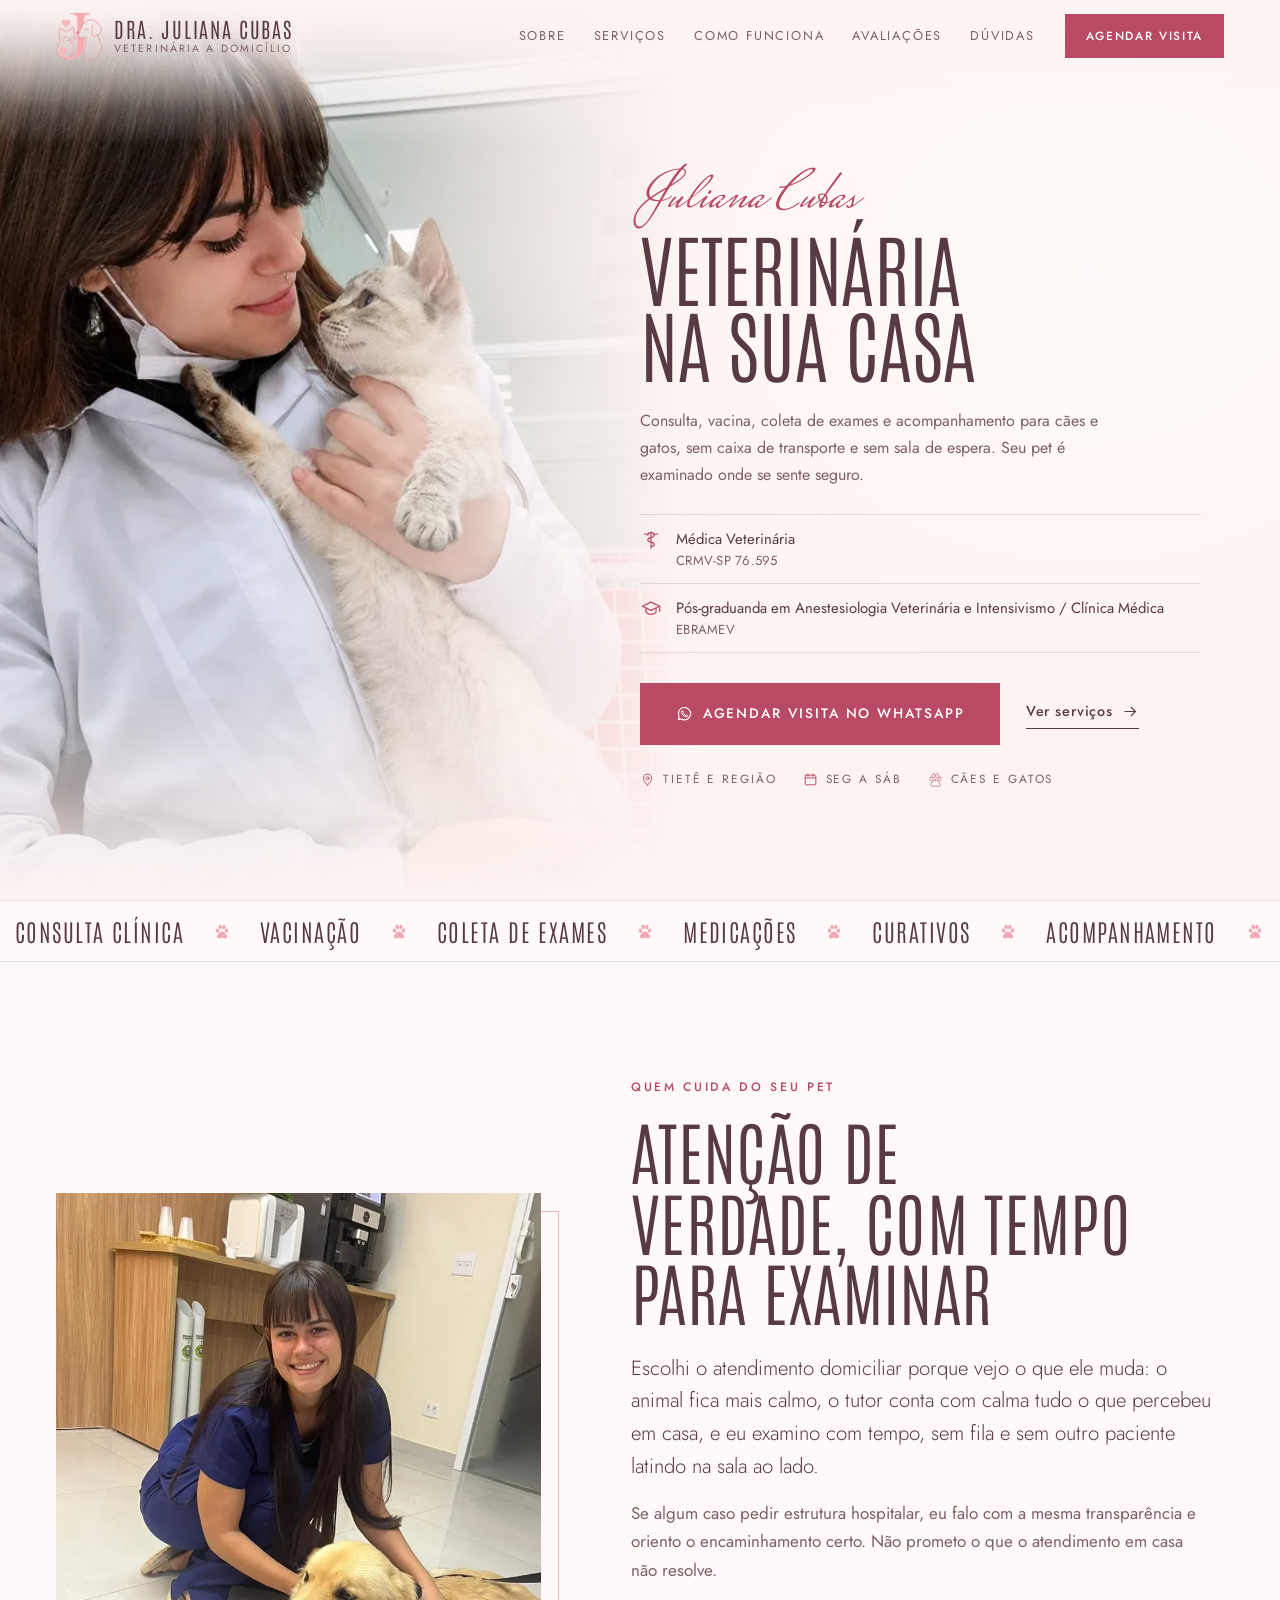
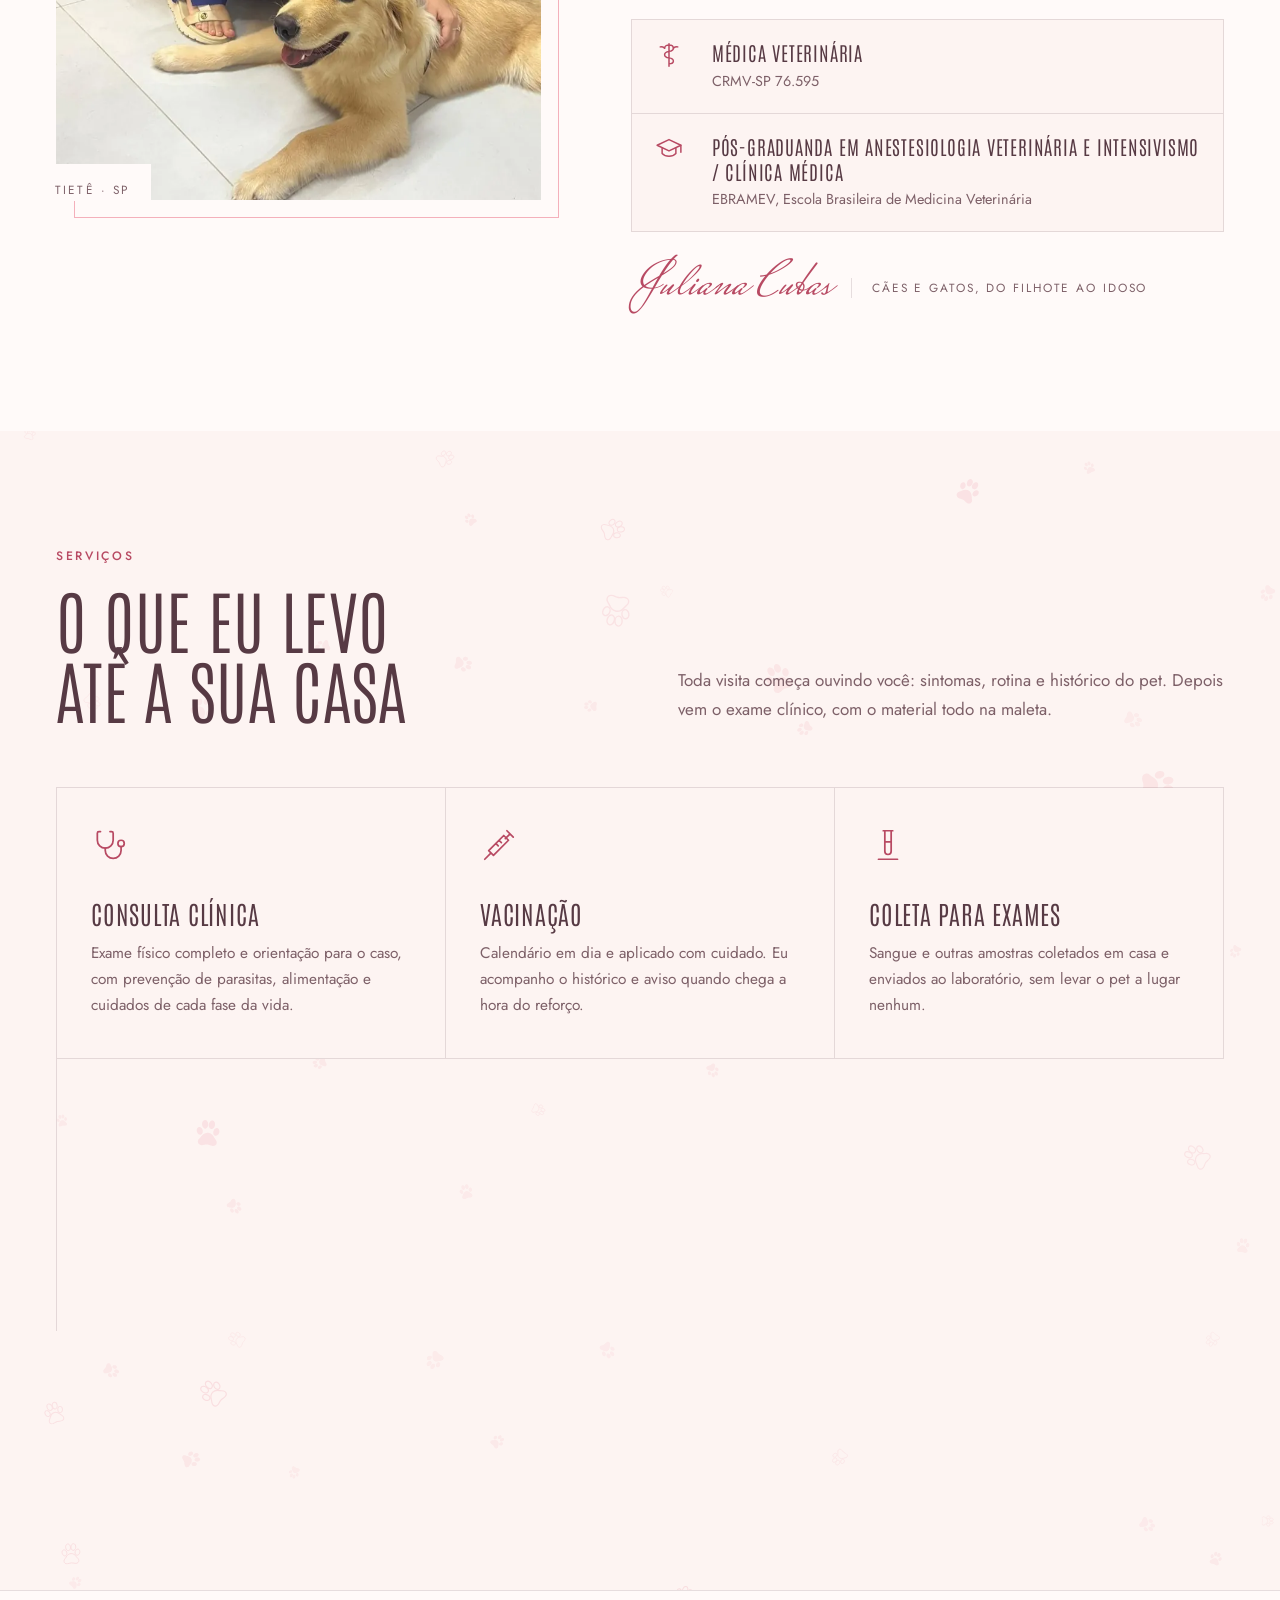
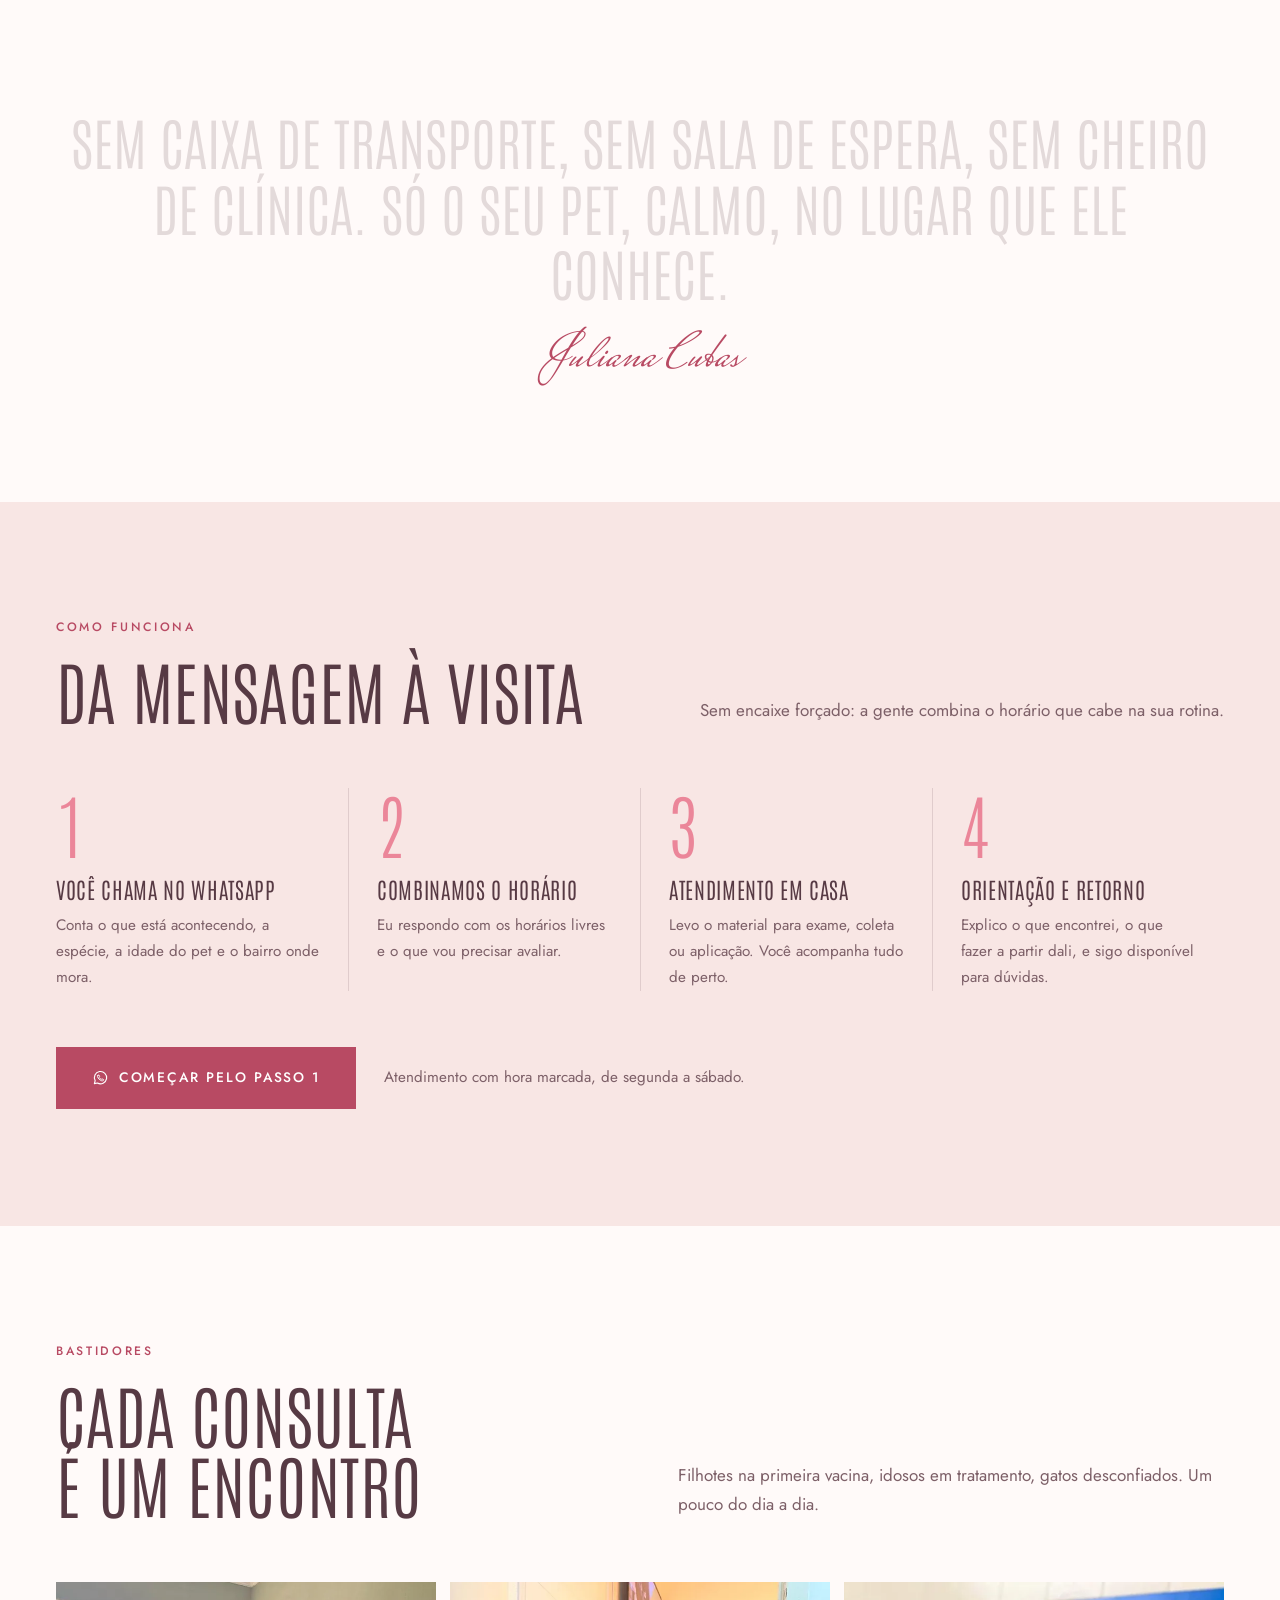
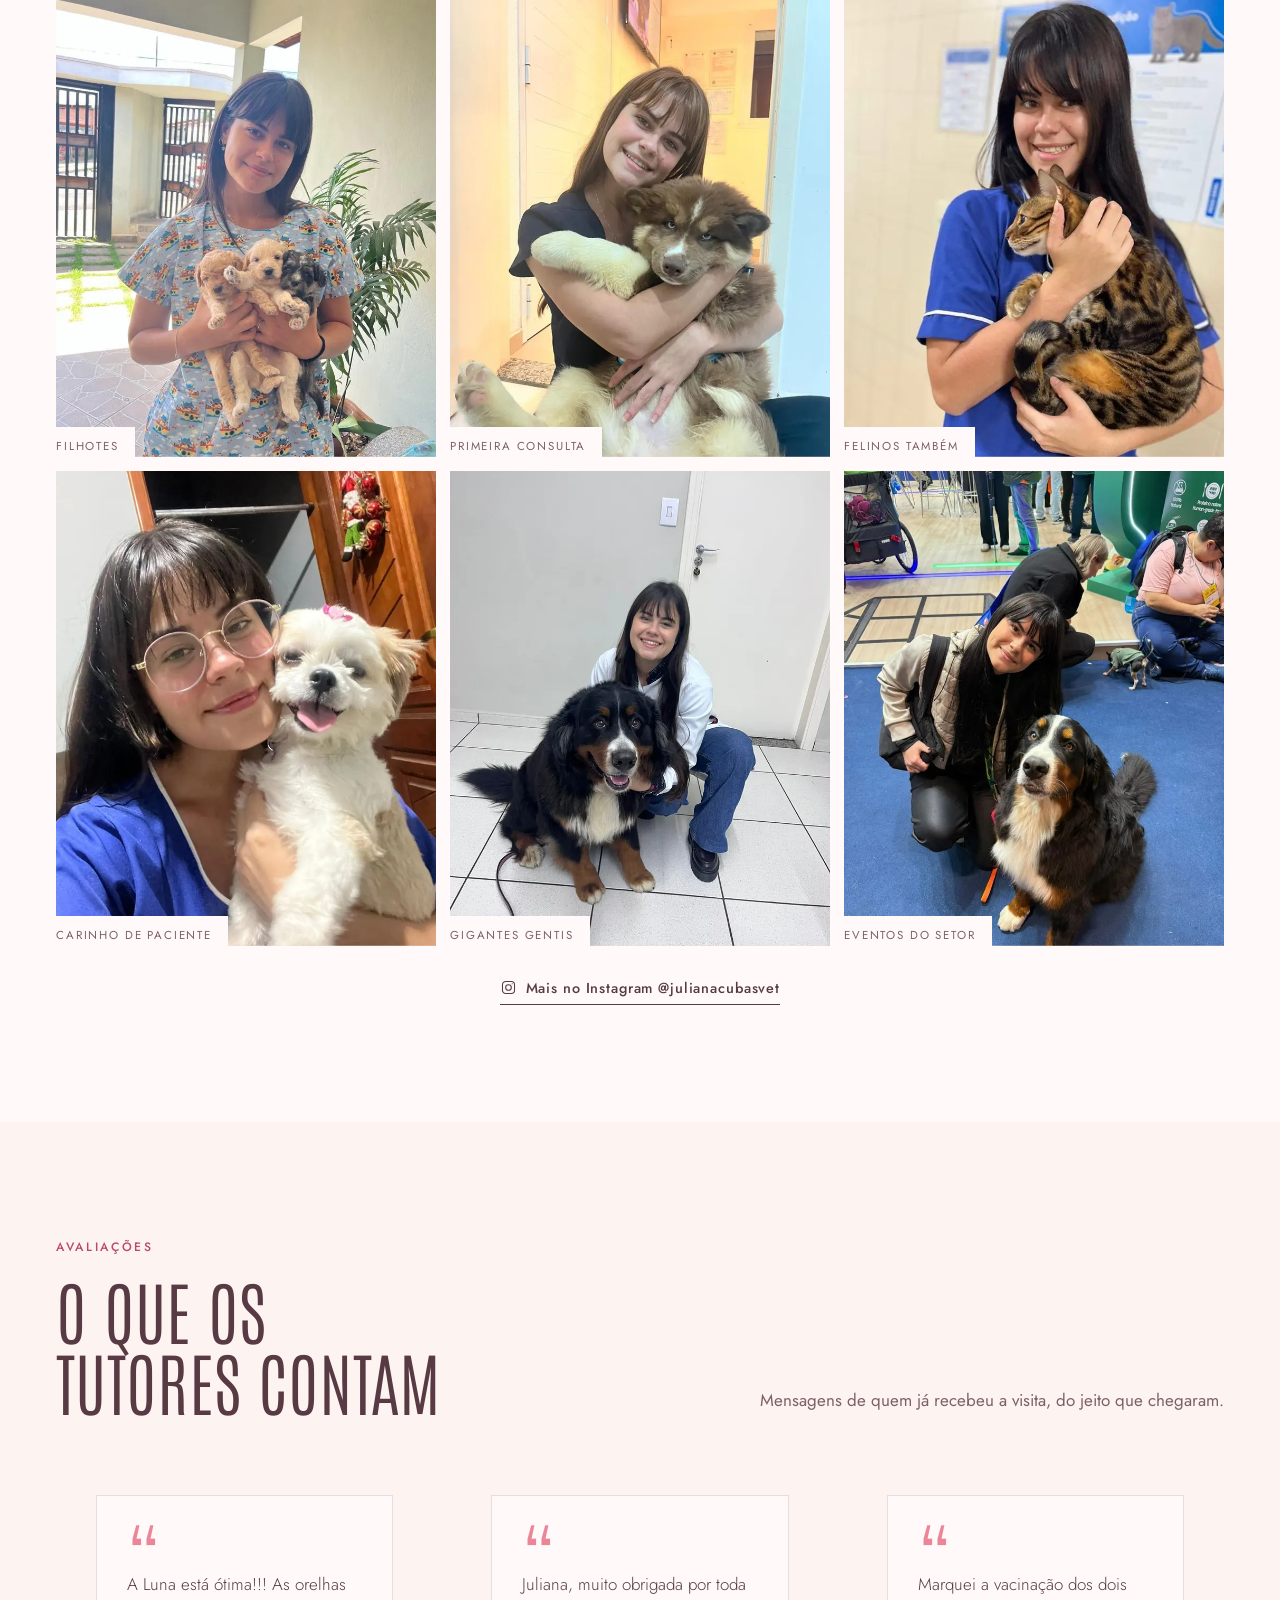
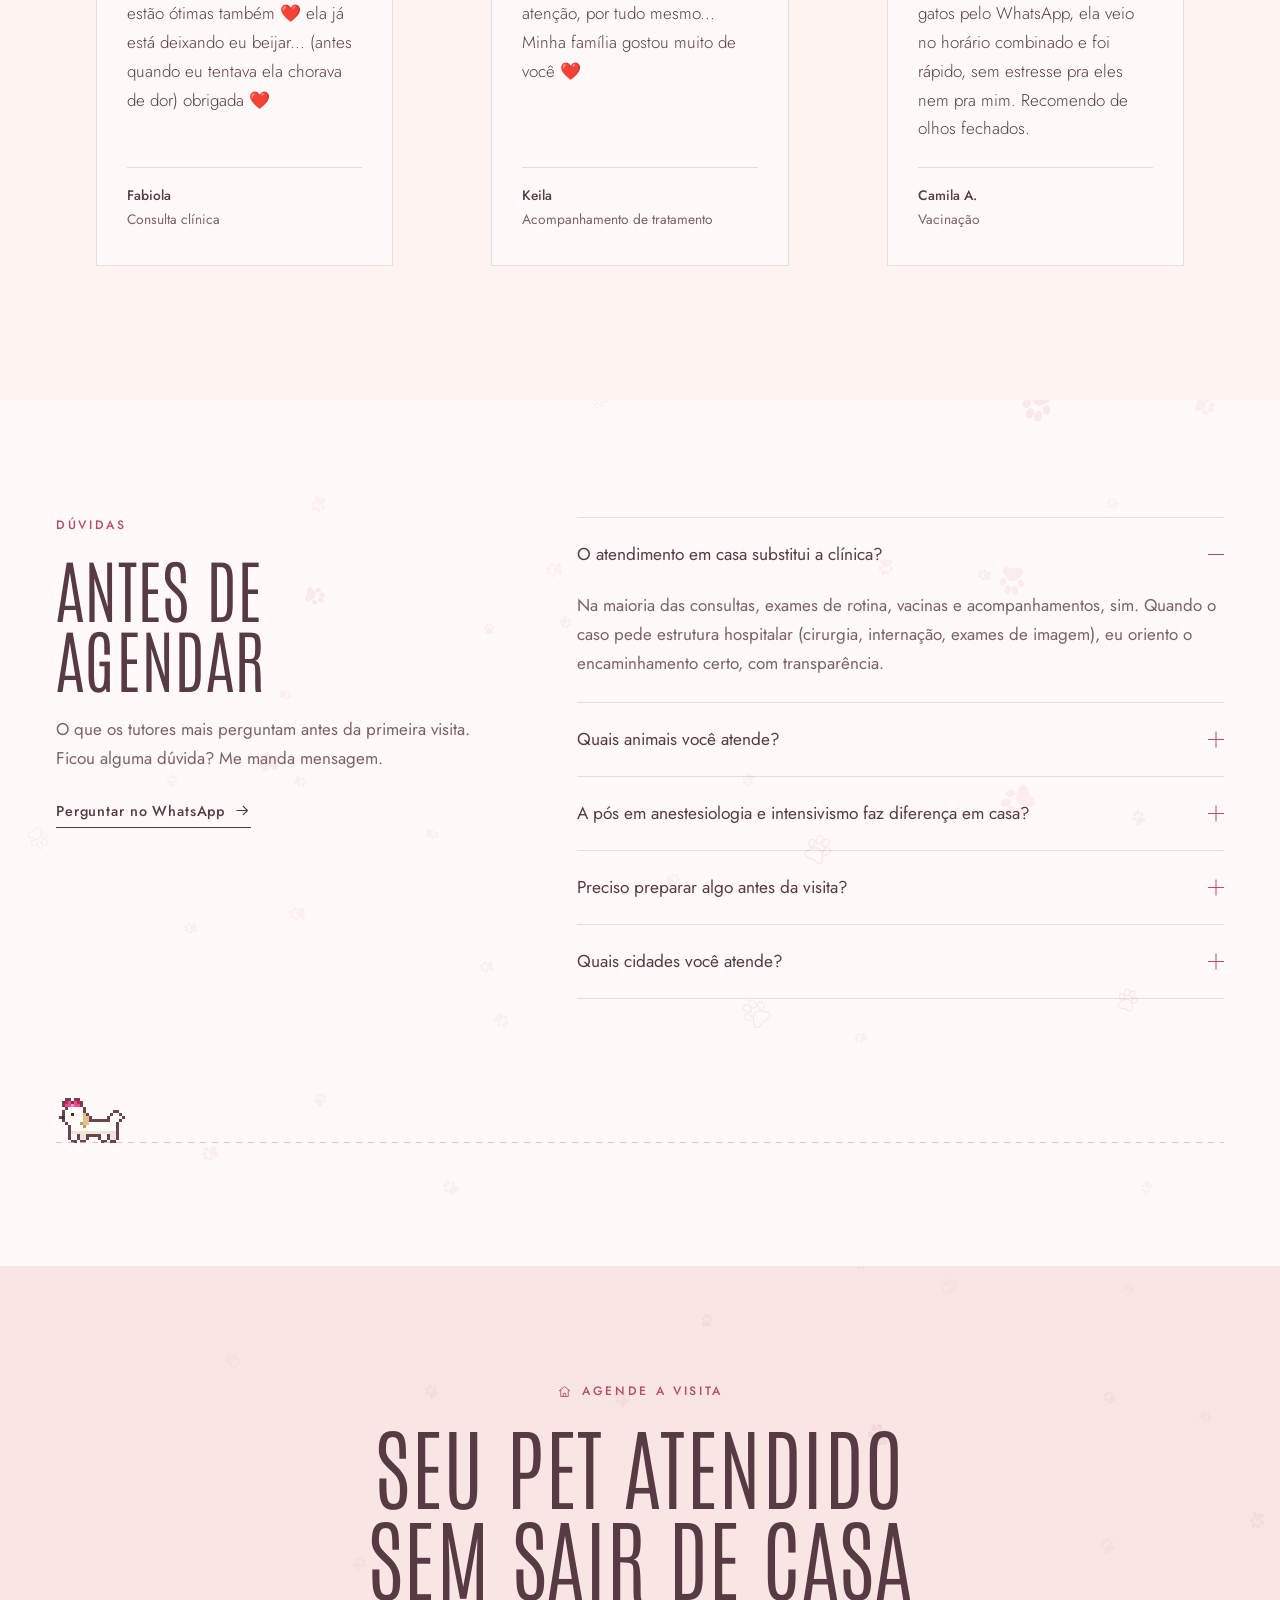
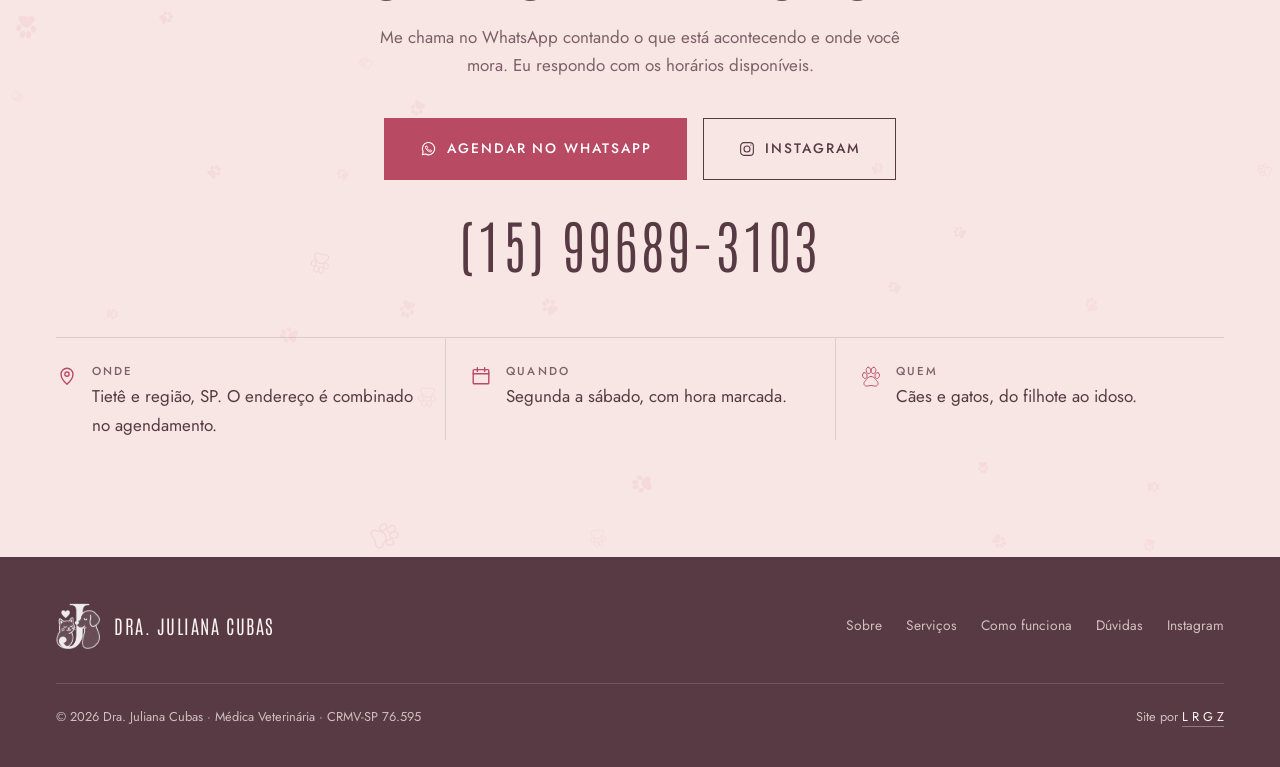
==== commit 1769b469: "Entrada do topo sem depender do requestAnimationFrame e garantia sem JS; barra do celular com texto " ====
--- a/index.html
+++ b/index.html
@@ -40,7 +40,8 @@
 <link rel="preload" as="font" type="font/woff2" href="assets/fontes/jost-latin.woff2" crossorigin>
 <link rel="preload" as="image" href="assets/img/hero.webp" imagesrcset="assets/img/hero-760.webp 760w, assets/img/hero.webp 1254w" imagesizes="(max-width: 900px) 100vw, 54vw">
 <link rel="stylesheet" href="assets/css/fontes.css?v=2">
-<link rel="stylesheet" href="assets/css/site.css?v=2">
+<link rel="stylesheet" href="assets/css/site.css?v=3">
+<noscript><style>.revela{opacity:1;transform:none}.galeria img{clip-path:none;transform:none}.gaveta{display:none}</style></noscript>
 </head>
 <body>
 <a class="pular" href="#conteudo">Pular para o conteúdo</a>
@@ -317,7 +318,7 @@
   <a class="btn btn-cheio" data-wpp href="https://wa.me/5515996893103" target="_blank" rel="noopener"><svg class="ic" aria-hidden="true"><use href="#i-wpp"/></svg>Agendar no WhatsApp</a>
 </div>
 
-<script src="assets/js/site.js?v=2" defer></script>
+<script src="assets/js/site.js?v=3" defer></script>
 <script src="assets/js/amora.js" defer></script>
 </body>
 </html>
--- a/assets/css/site.css
+++ b/assets/css/site.css
@@ -120,6 +120,9 @@
   opacity: 0; filter: blur(10px) saturate(.92); transform: scale(1.07);
   transition: opacity 1.3s var(--ease), filter 1.6s var(--ease), transform 2.6s var(--ease);
 }
+/* garantia: se o JS não rodar, tudo aparece sozinho depois de 5 s */
+.hero-foto img, .hero-texto > * { animation: garante 0s 5s forwards; }
+@keyframes garante { to { opacity: 1; transform: none; filter: none; } }
 .hero.entrou .hero-foto img { opacity: 1; filter: blur(0) saturate(.92); transform: scale(1); }
 .hero-foto .veu { position: absolute; inset: 0; background: linear-gradient(100deg, transparent 40%, rgba(253, 244, 242, .5) 75%); pointer-events: none; }
 .hero-texto { position: relative; z-index: 1; display: flex; flex-direction: column; justify-content: center; padding: calc(var(--cab) + 5vh) max(var(--gut), (100vw - 1320px) / 2) 6vh clamp(10px, 2vw, 30px); margin-left: -6vw; }
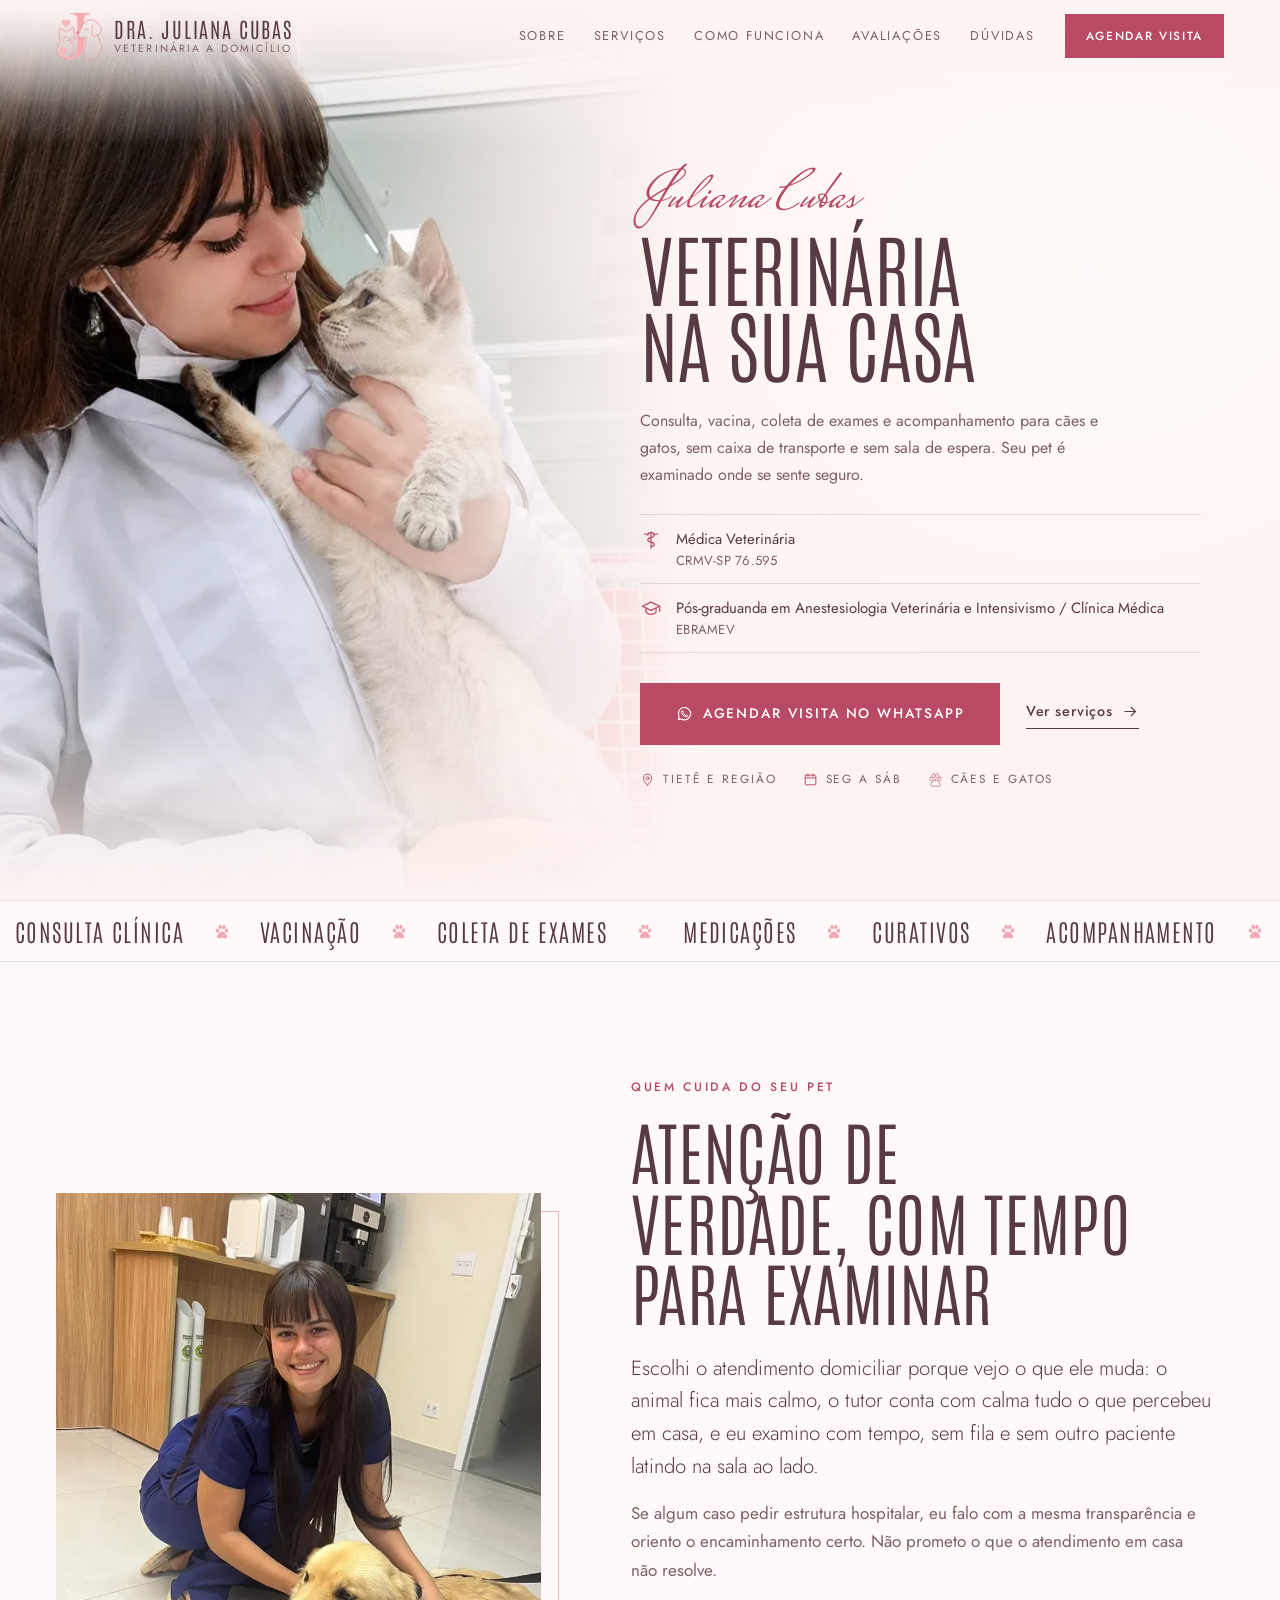
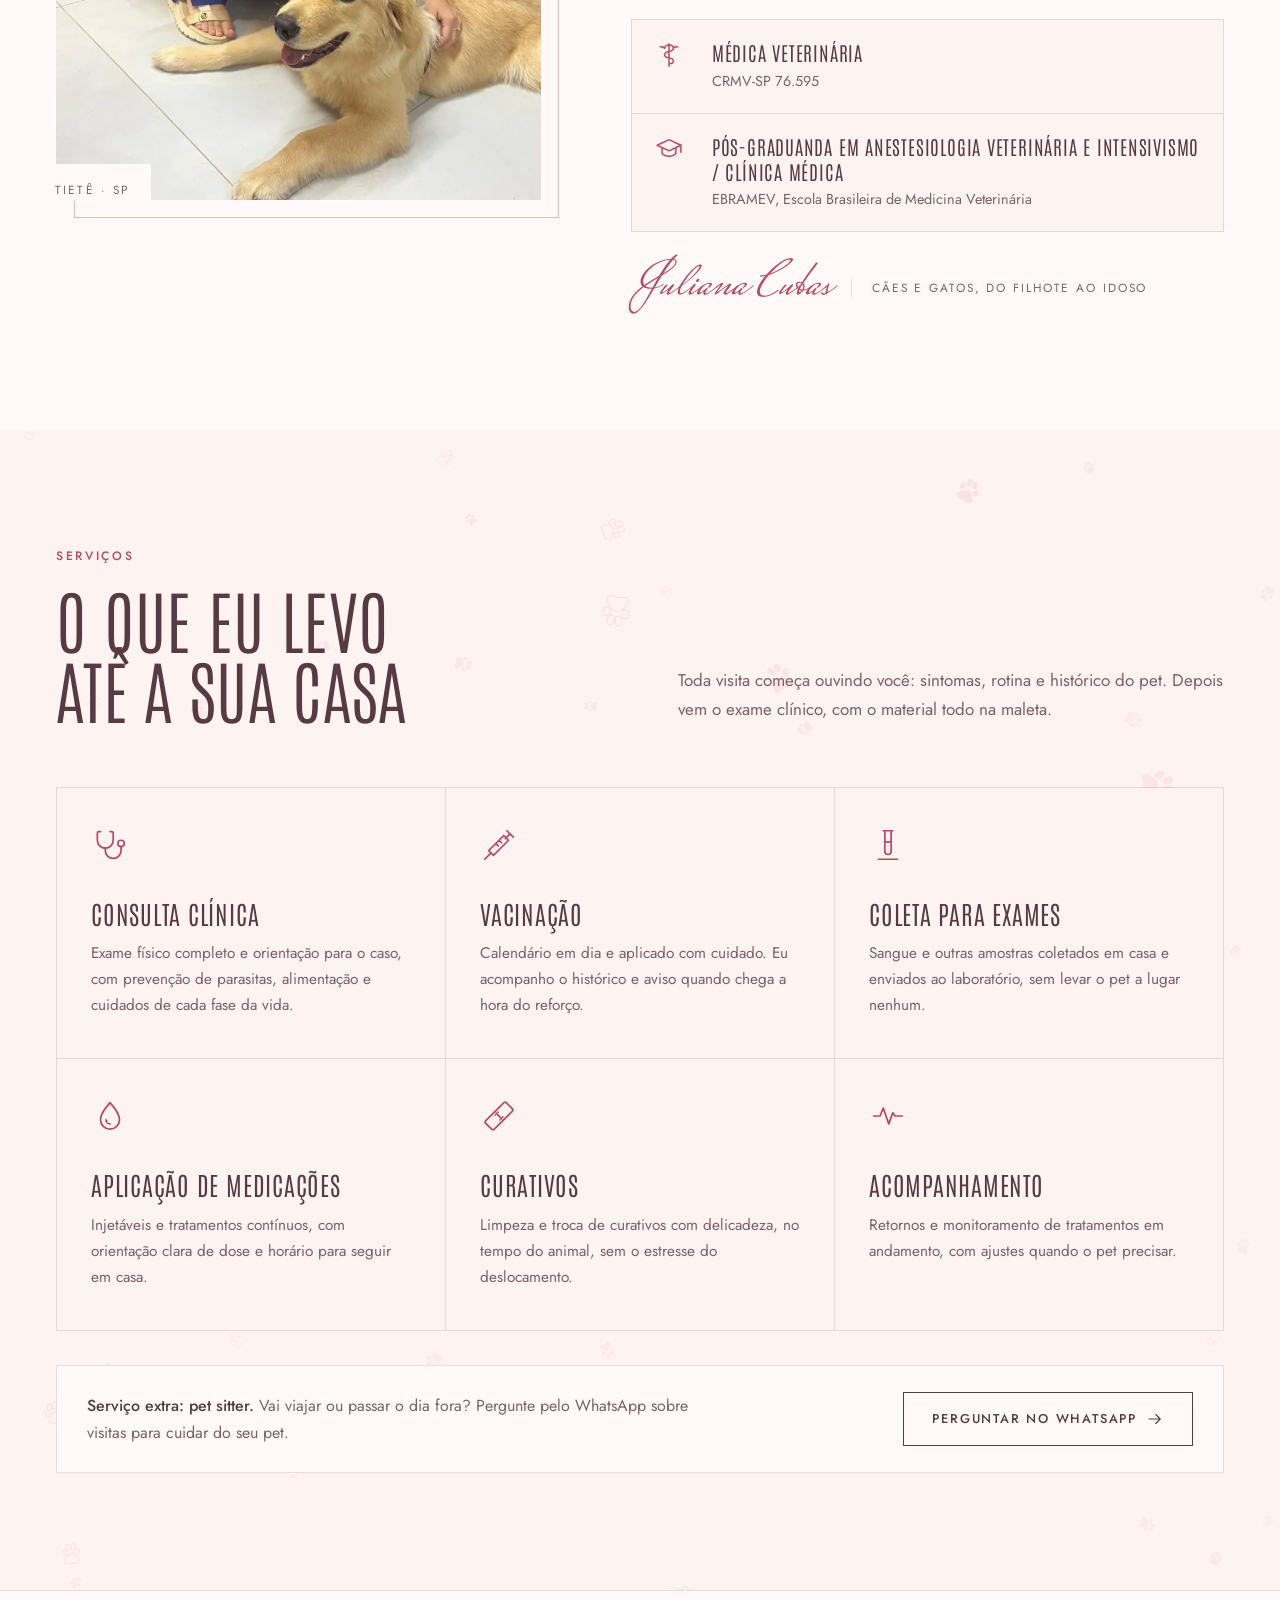
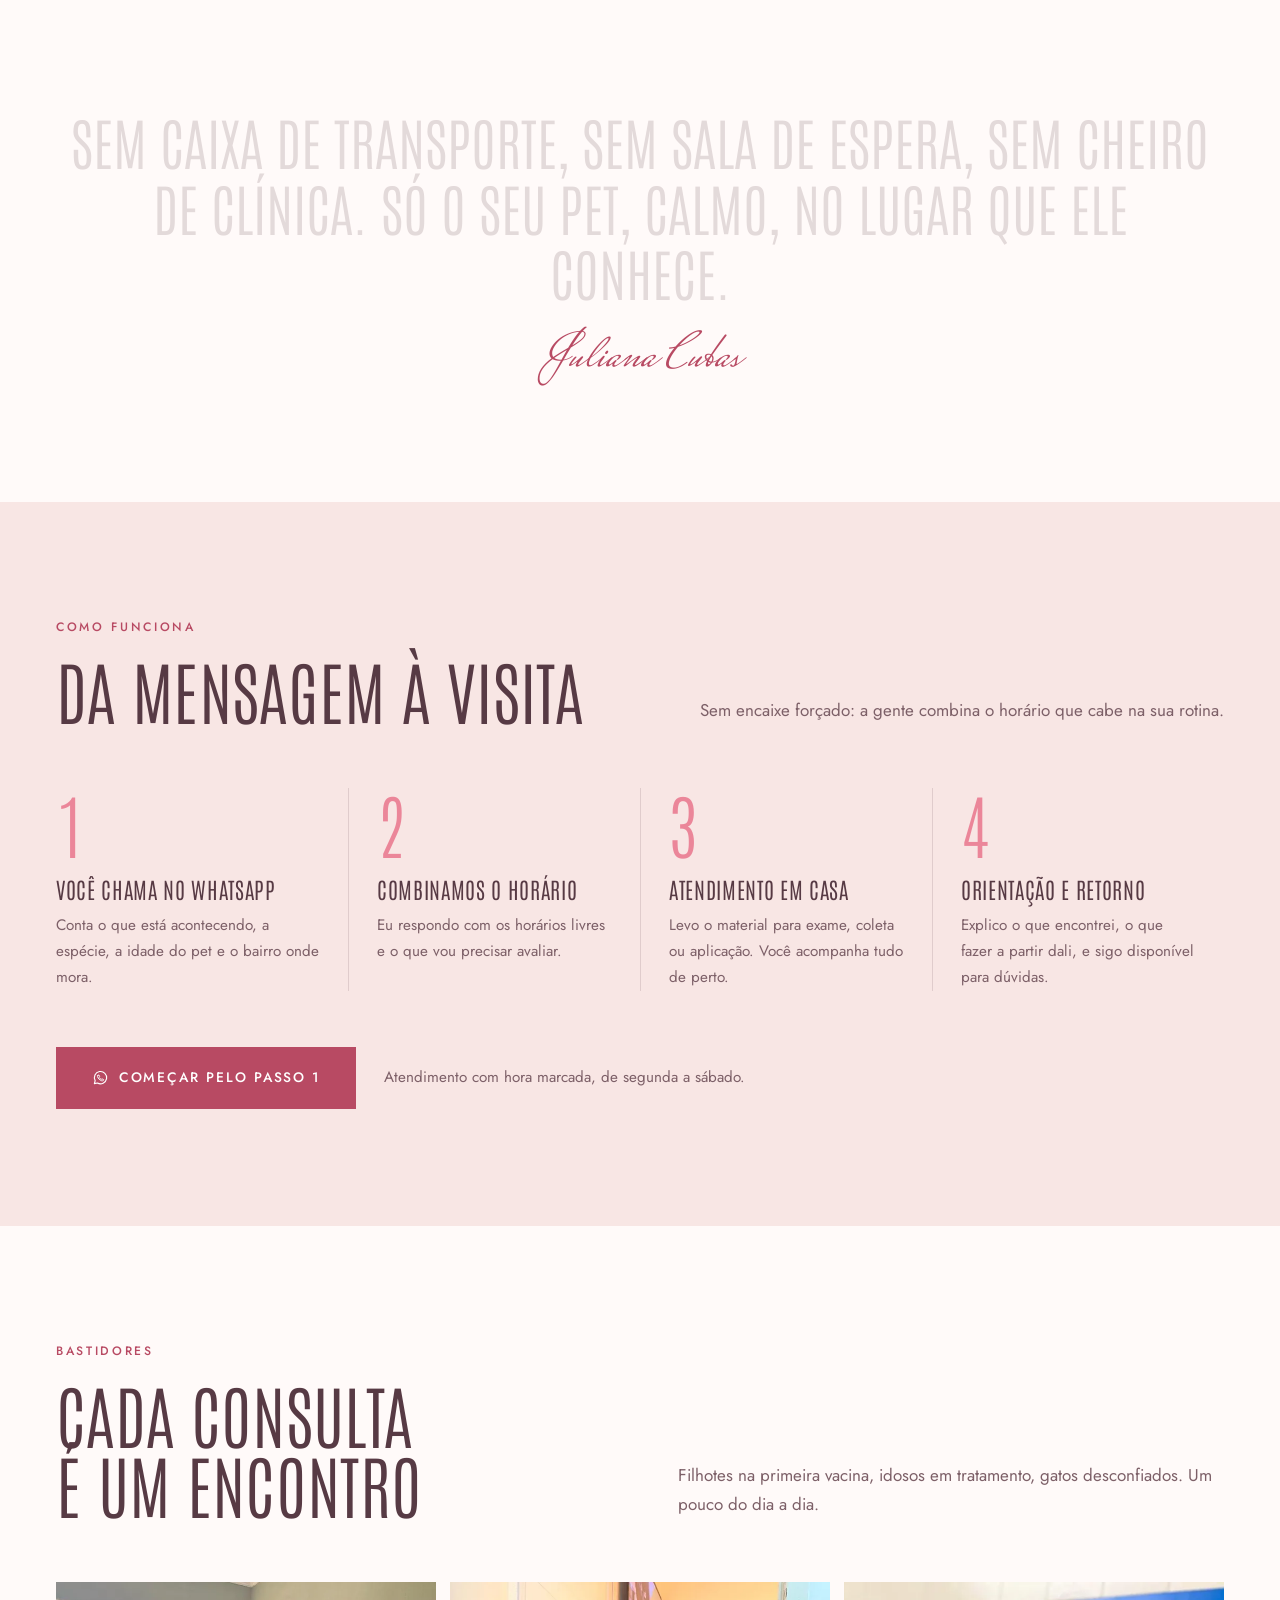
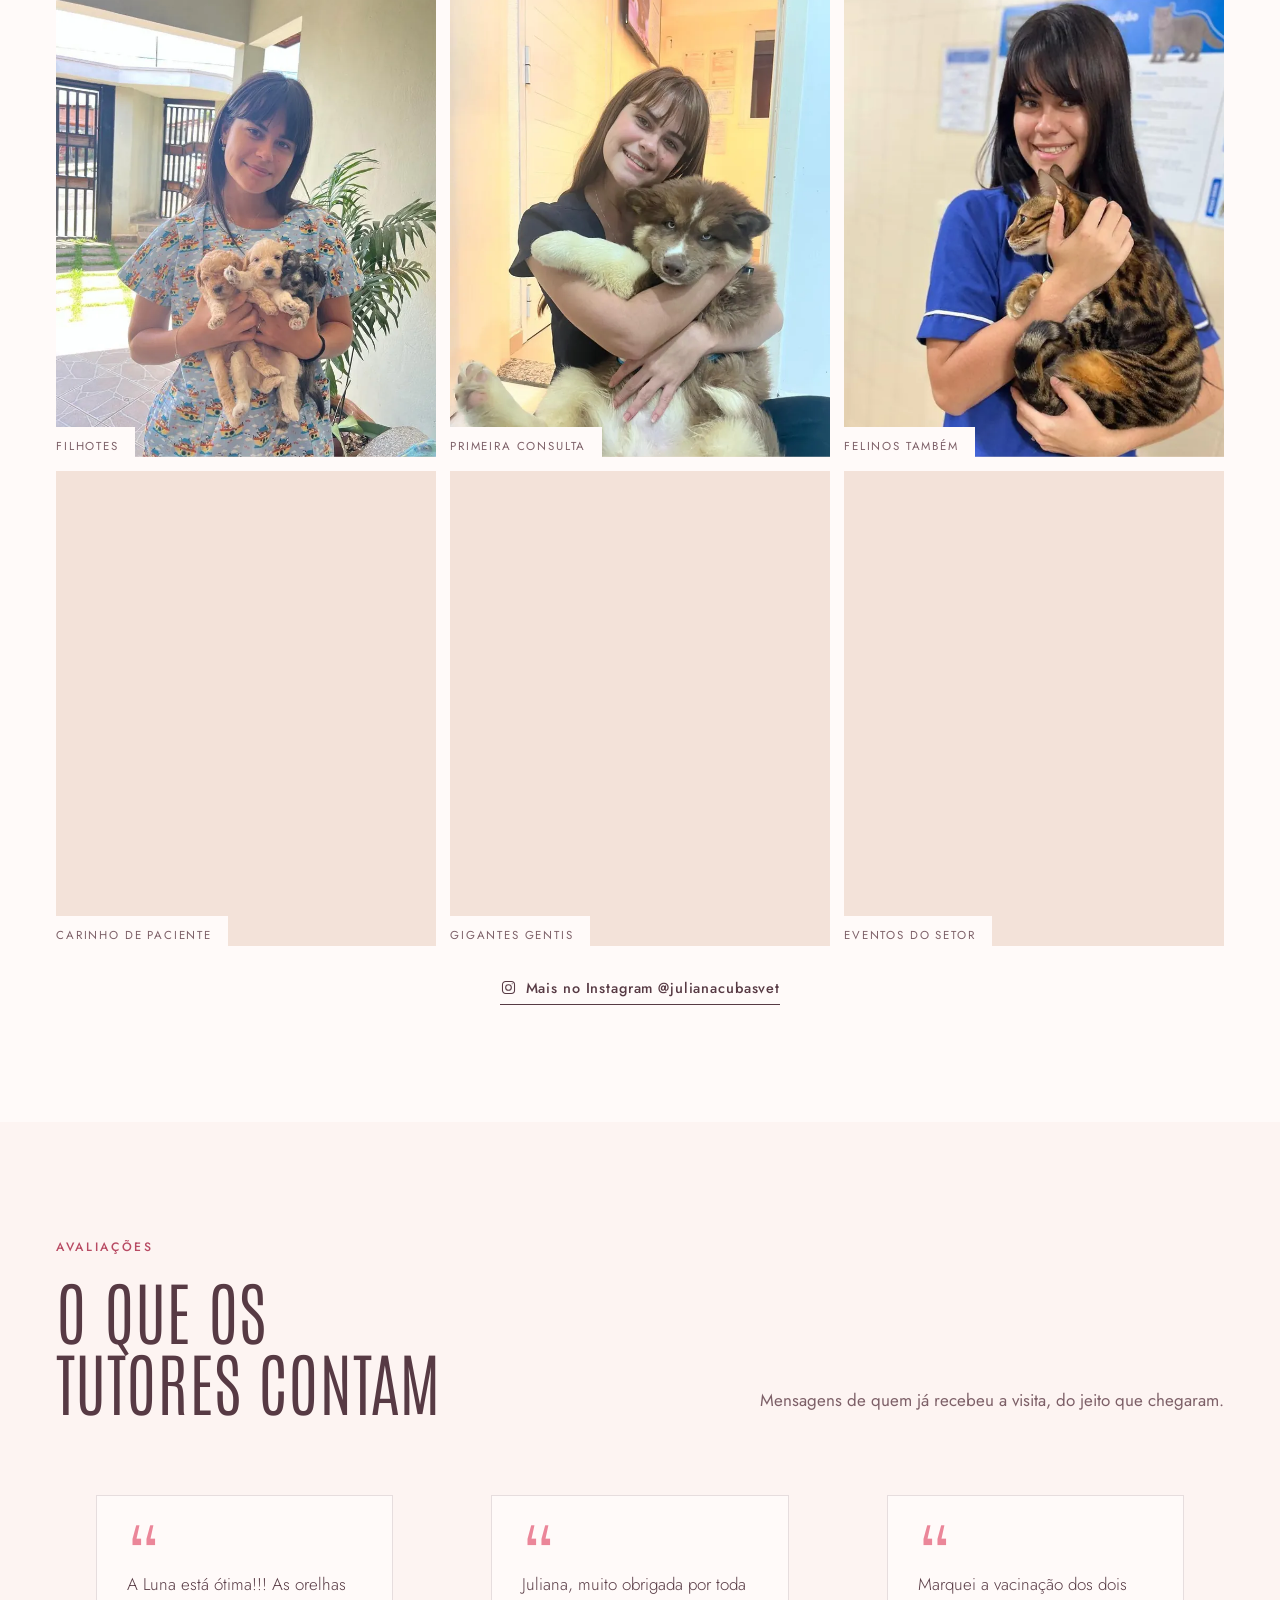
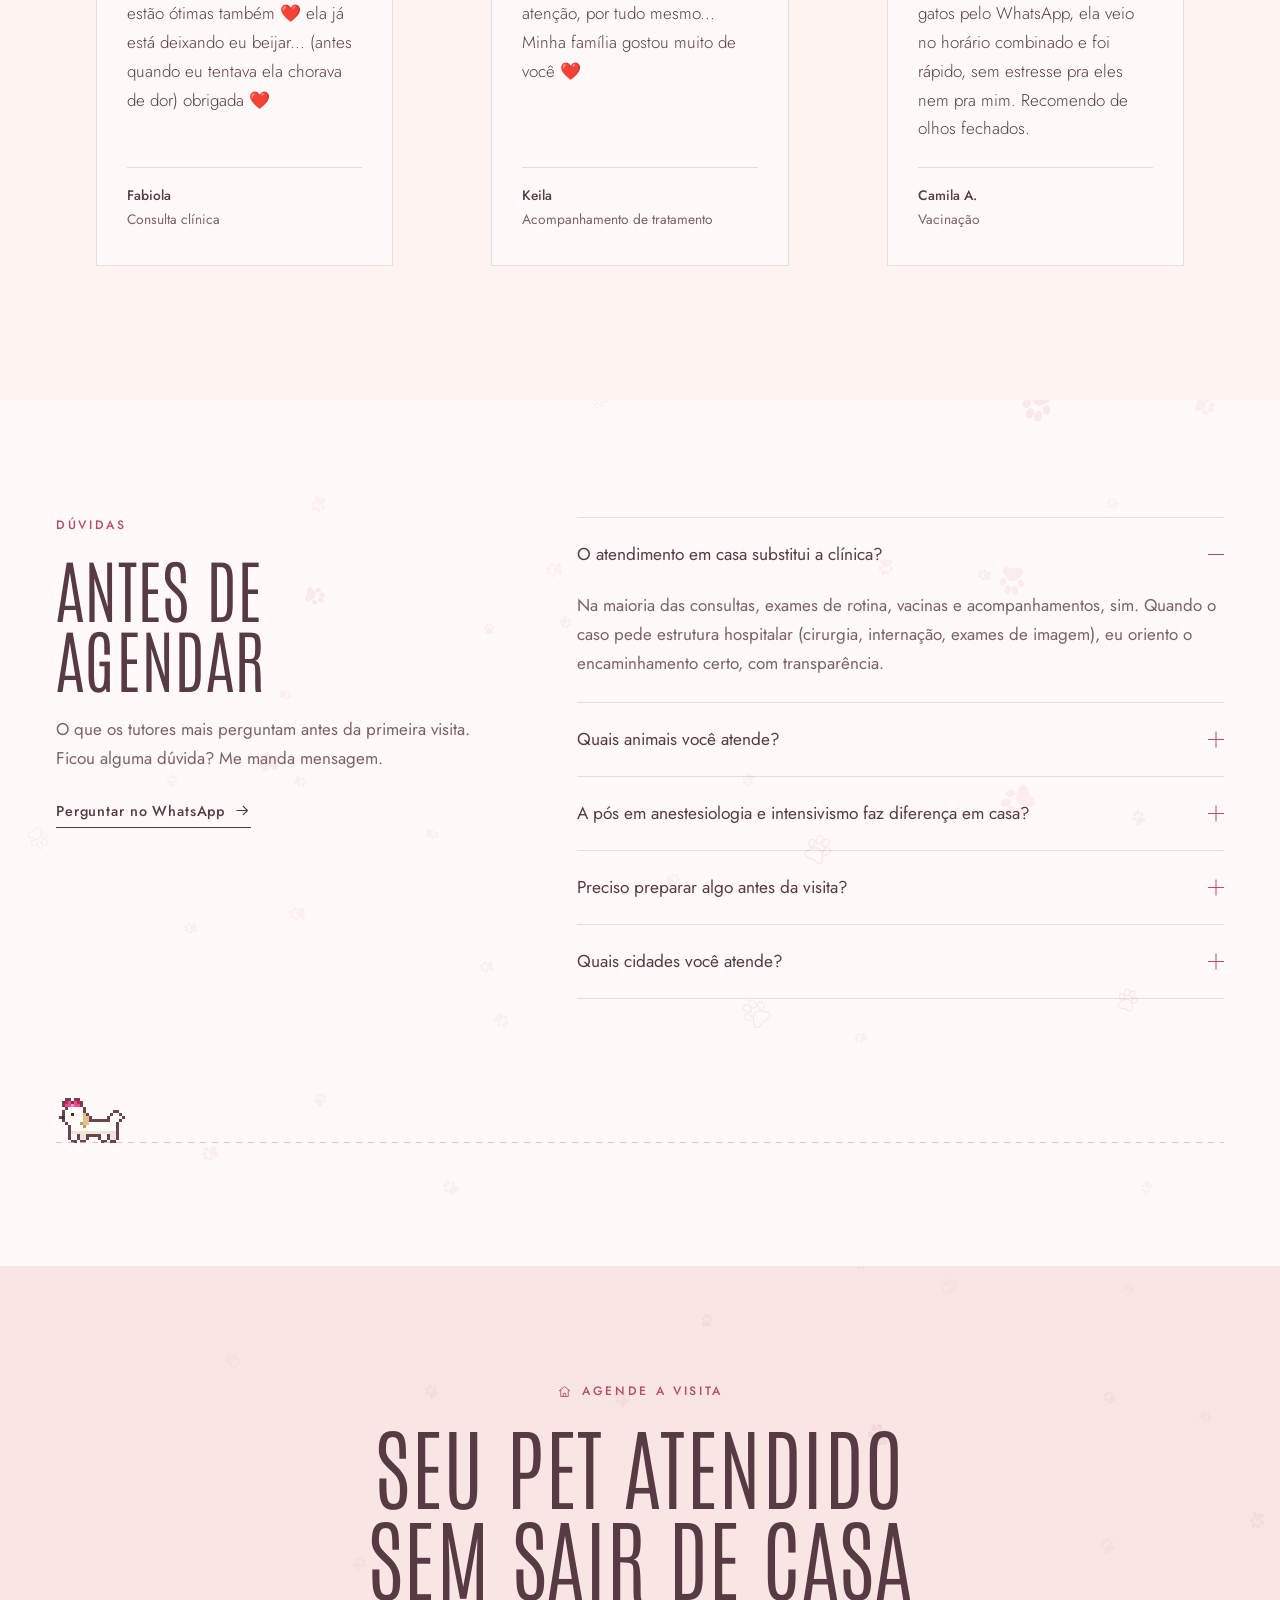
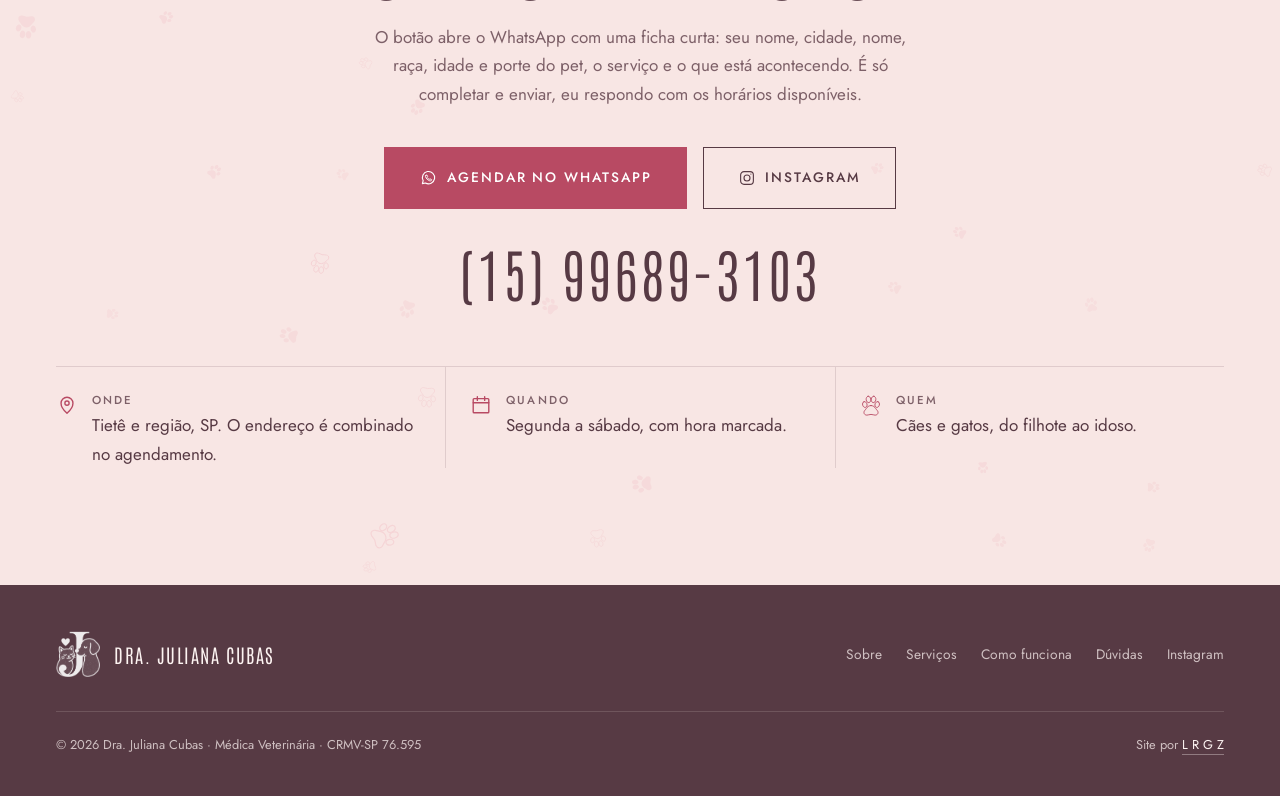
==== commit 2b43e622: "Agendamento: WhatsApp abre com ficha do atendimento (tutor, cidade, pet, raça, idade, porte, serviço" ====
--- a/index.html
+++ b/index.html
@@ -282,7 +282,7 @@
   <div class="caixa revela">
     <p class="chapeu"><svg class="ic" aria-hidden="true"><use href="#i-casa"/></svg>Agende a visita</p>
     <h2 class="titulo">Seu pet atendido sem sair de casa</h2>
-    <p class="texto">Me chama no WhatsApp contando o que está acontecendo e onde você mora. Eu respondo com os horários disponíveis.</p>
+    <p class="texto">O botão abre o WhatsApp com uma ficha curta: seu nome, cidade, nome, raça, idade e porte do pet, o serviço e o que está acontecendo. É só completar e enviar, eu respondo com os horários disponíveis.</p>
     <div class="agendar-botoes">
       <a class="btn btn-cheio btn-grande" data-wpp href="https://wa.me/5515996893103" target="_blank" rel="noopener"><svg class="ic" aria-hidden="true"><use href="#i-wpp"/></svg>Agendar no WhatsApp</a>
       <a class="btn btn-grande" href="https://www.instagram.com/julianacubasvet/" target="_blank" rel="noopener"><svg class="ic" aria-hidden="true"><use href="#i-insta"/></svg>Instagram</a>
@@ -318,7 +318,7 @@
   <a class="btn btn-cheio" data-wpp href="https://wa.me/5515996893103" target="_blank" rel="noopener"><svg class="ic" aria-hidden="true"><use href="#i-wpp"/></svg>Agendar no WhatsApp</a>
 </div>
 
-<script src="assets/js/site.js?v=3" defer></script>
+<script src="assets/js/site.js?v=4" defer></script>
 <script src="assets/js/amora.js" defer></script>
 </body>
 </html>
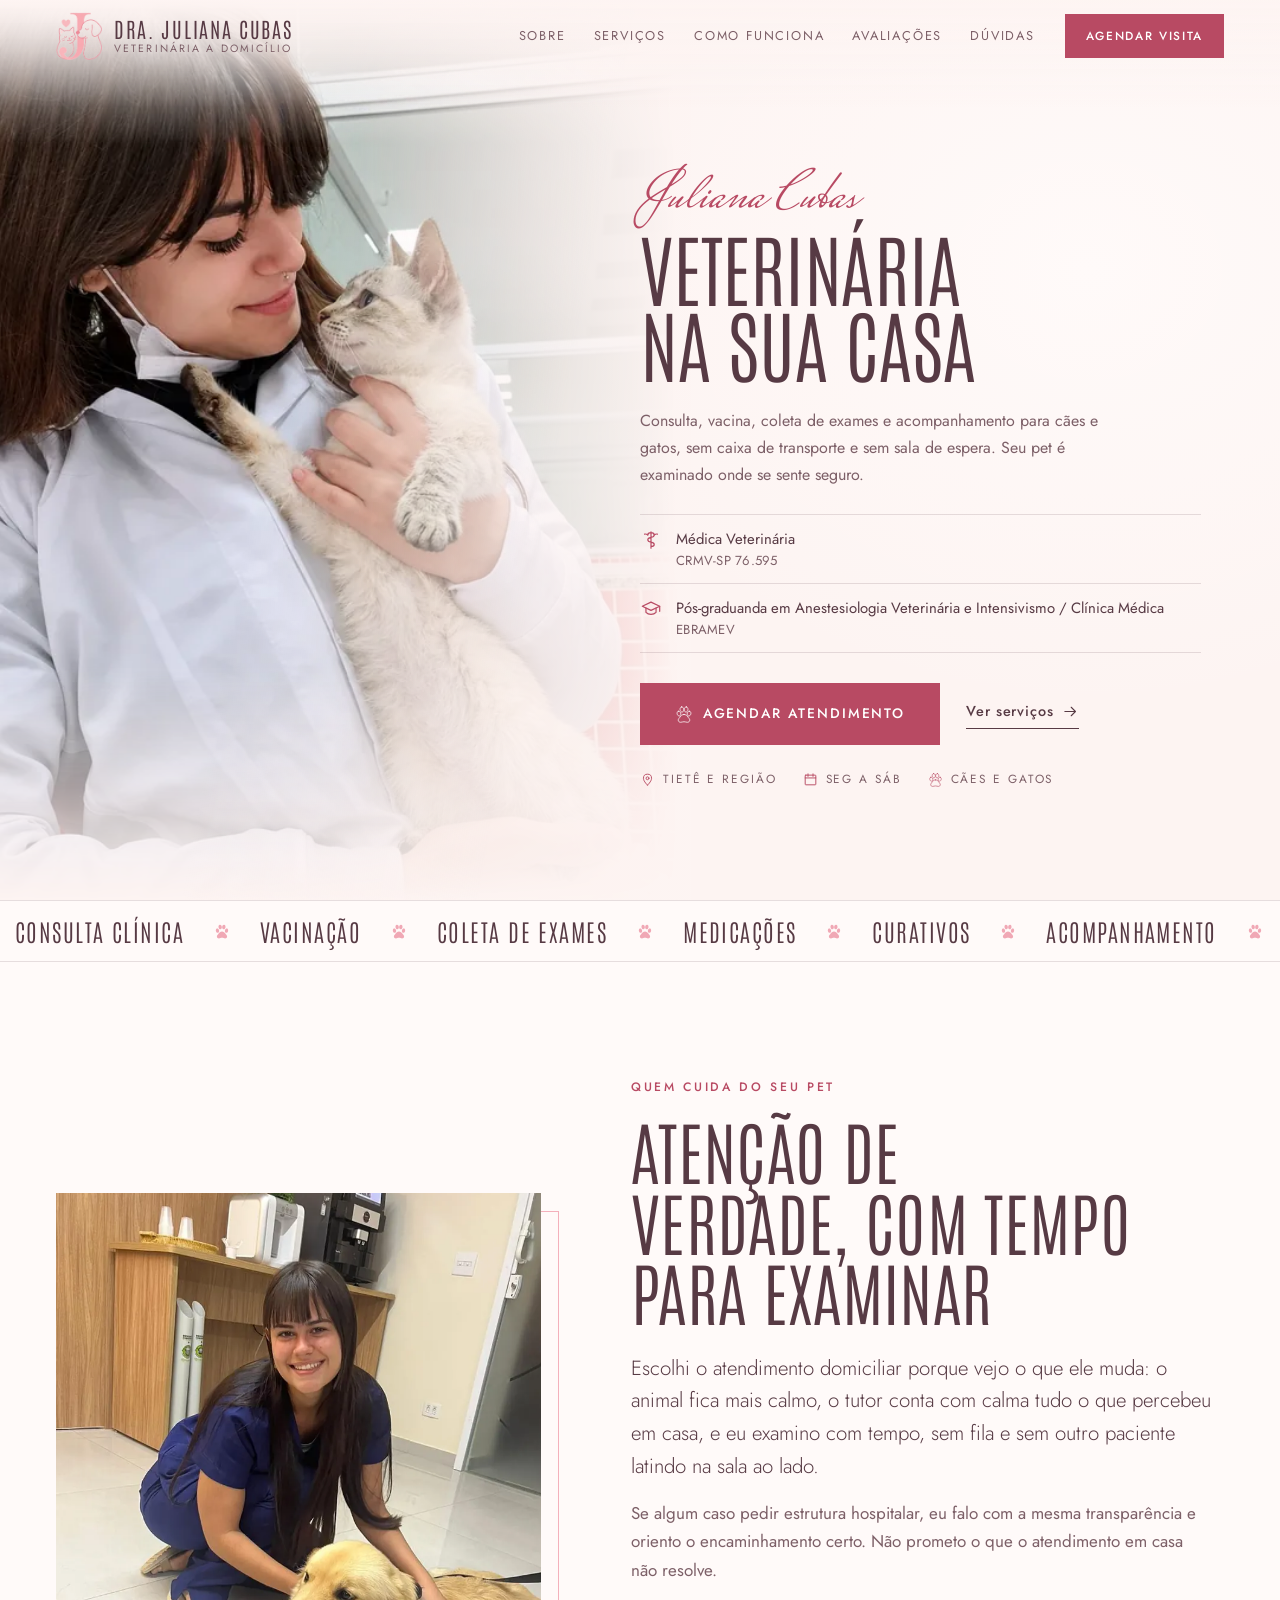
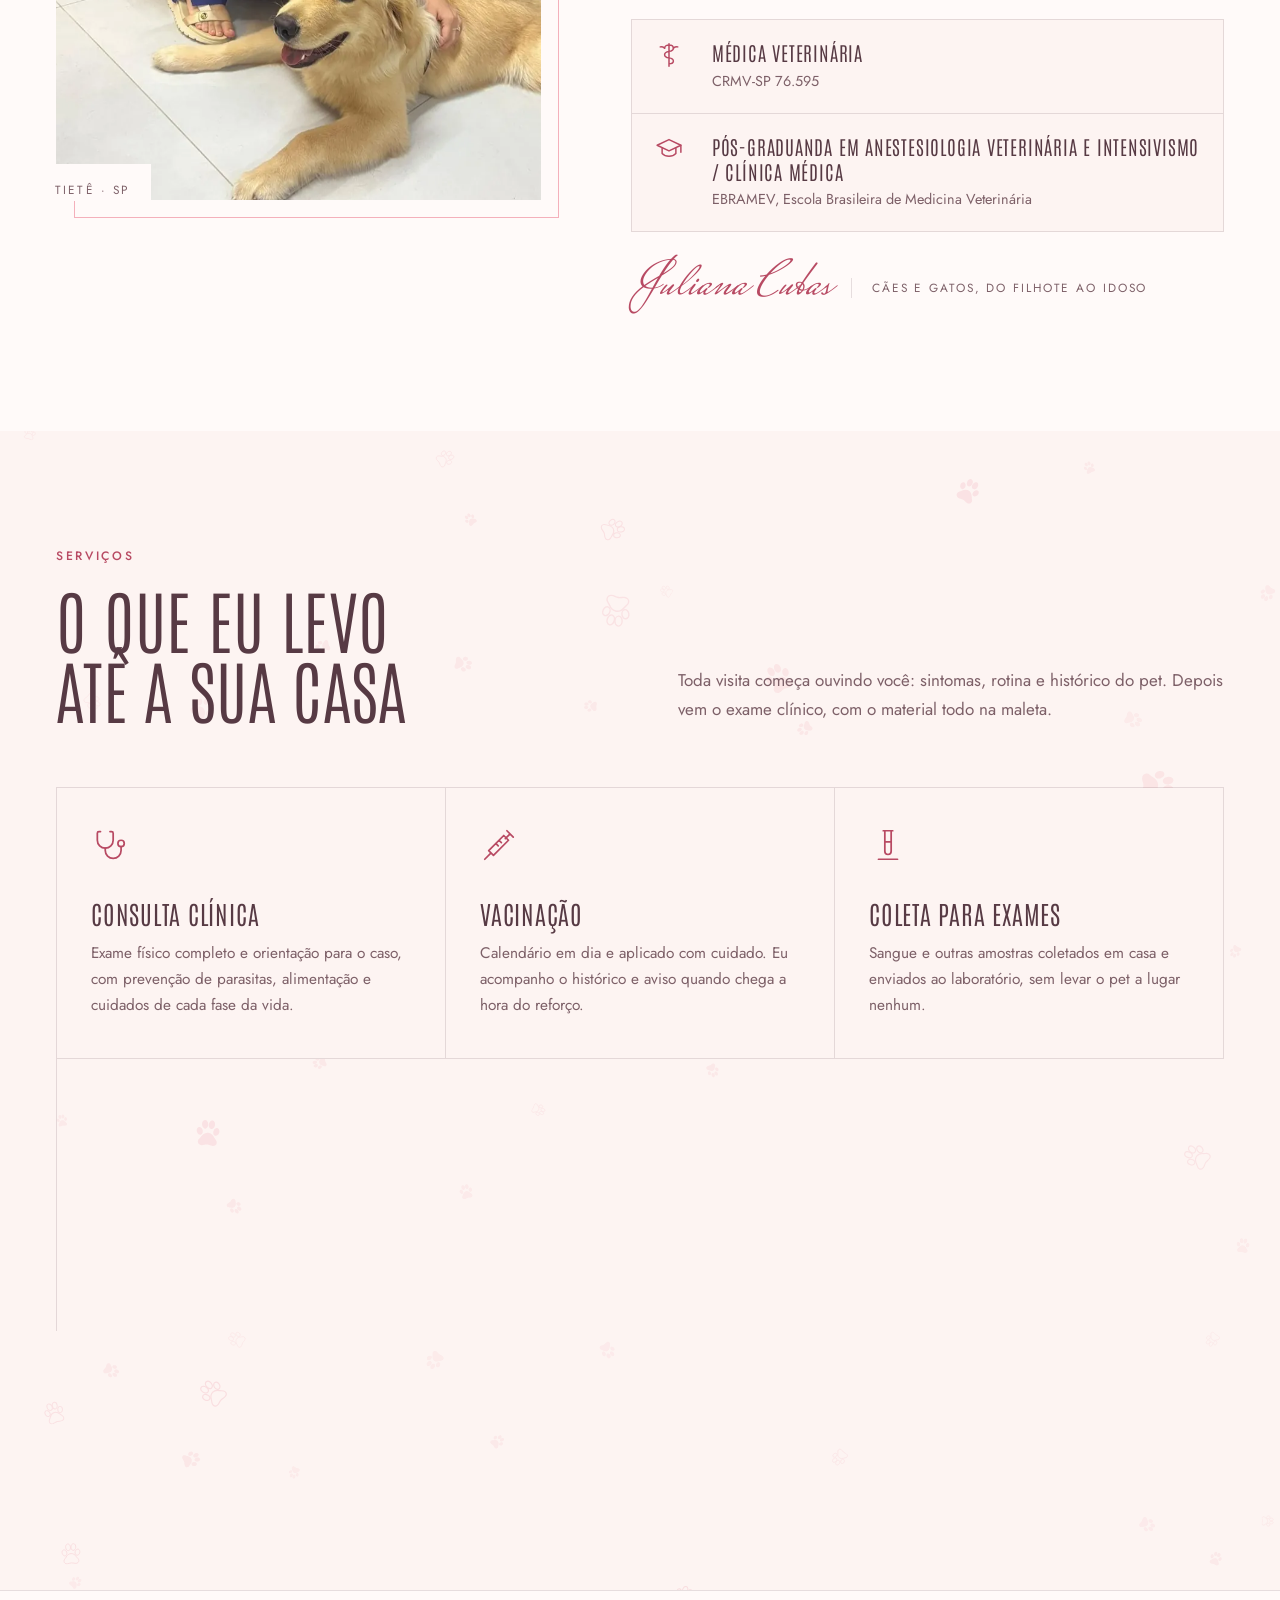
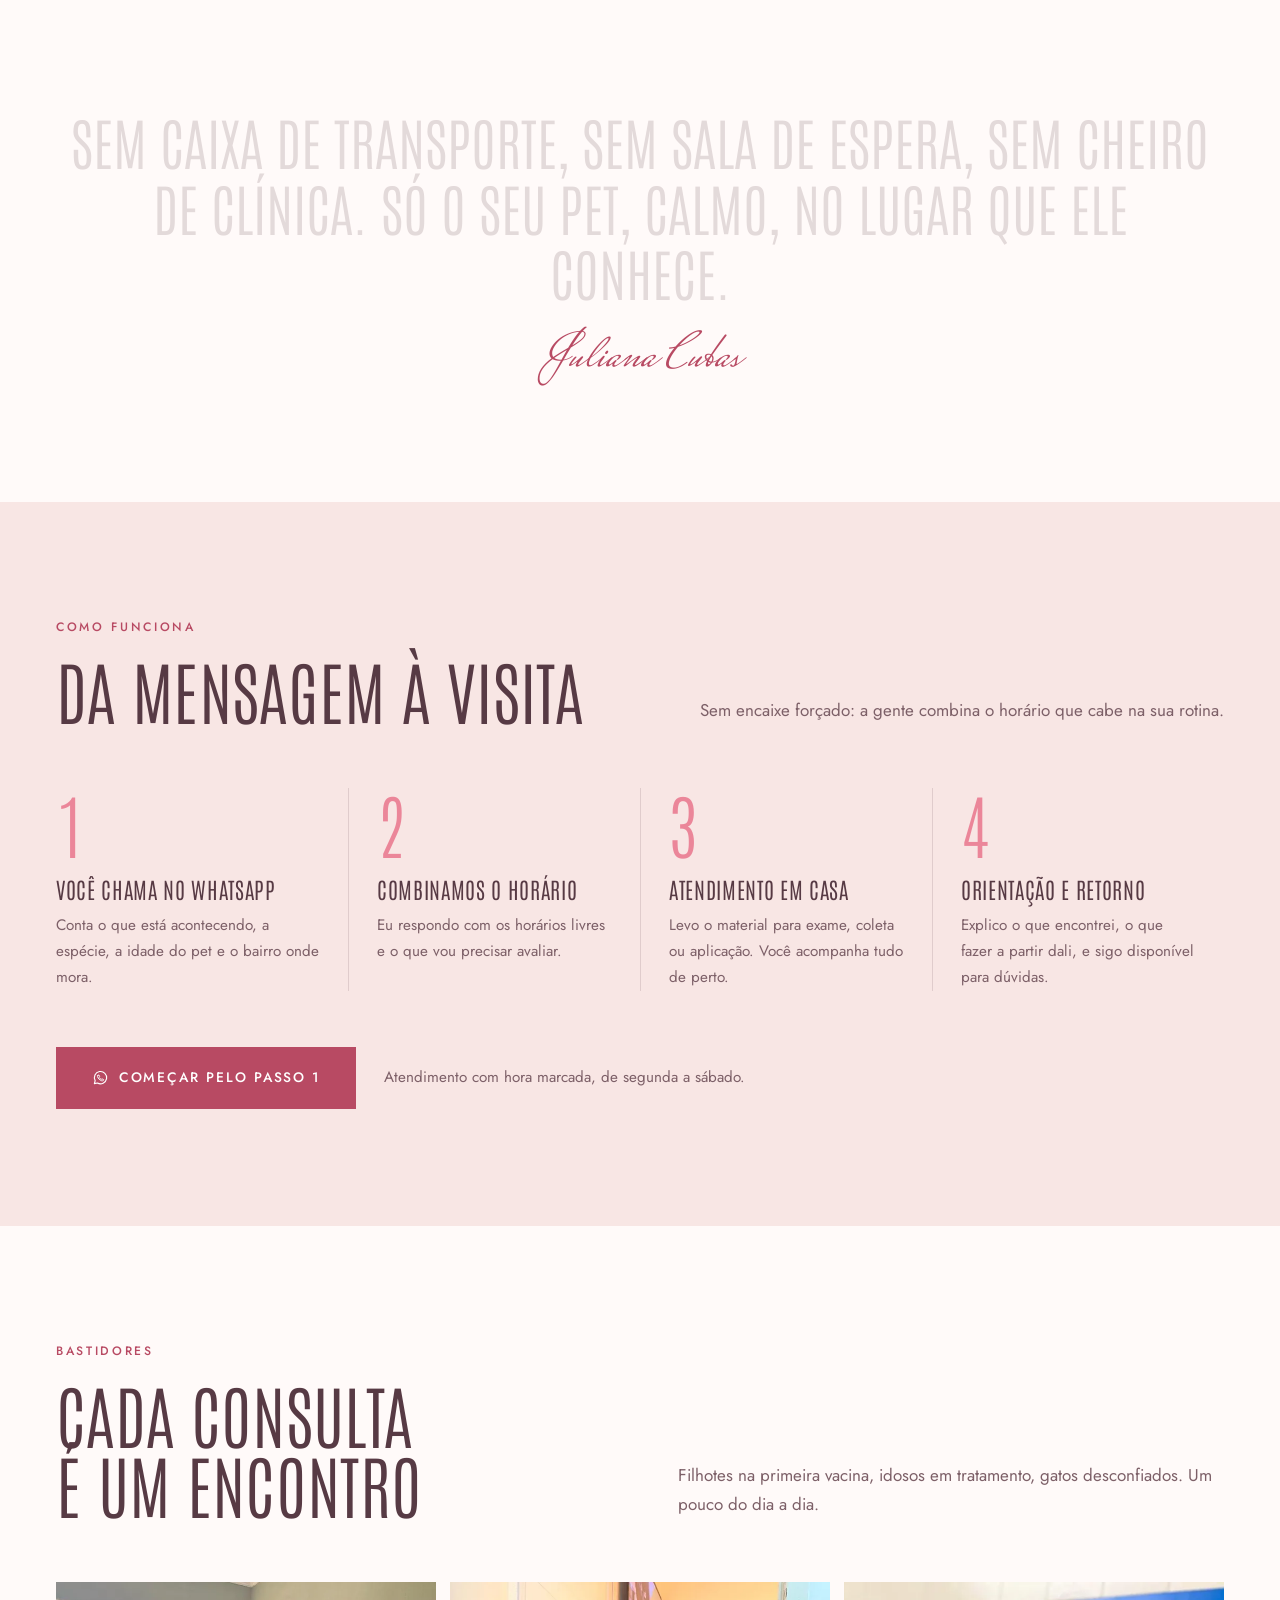
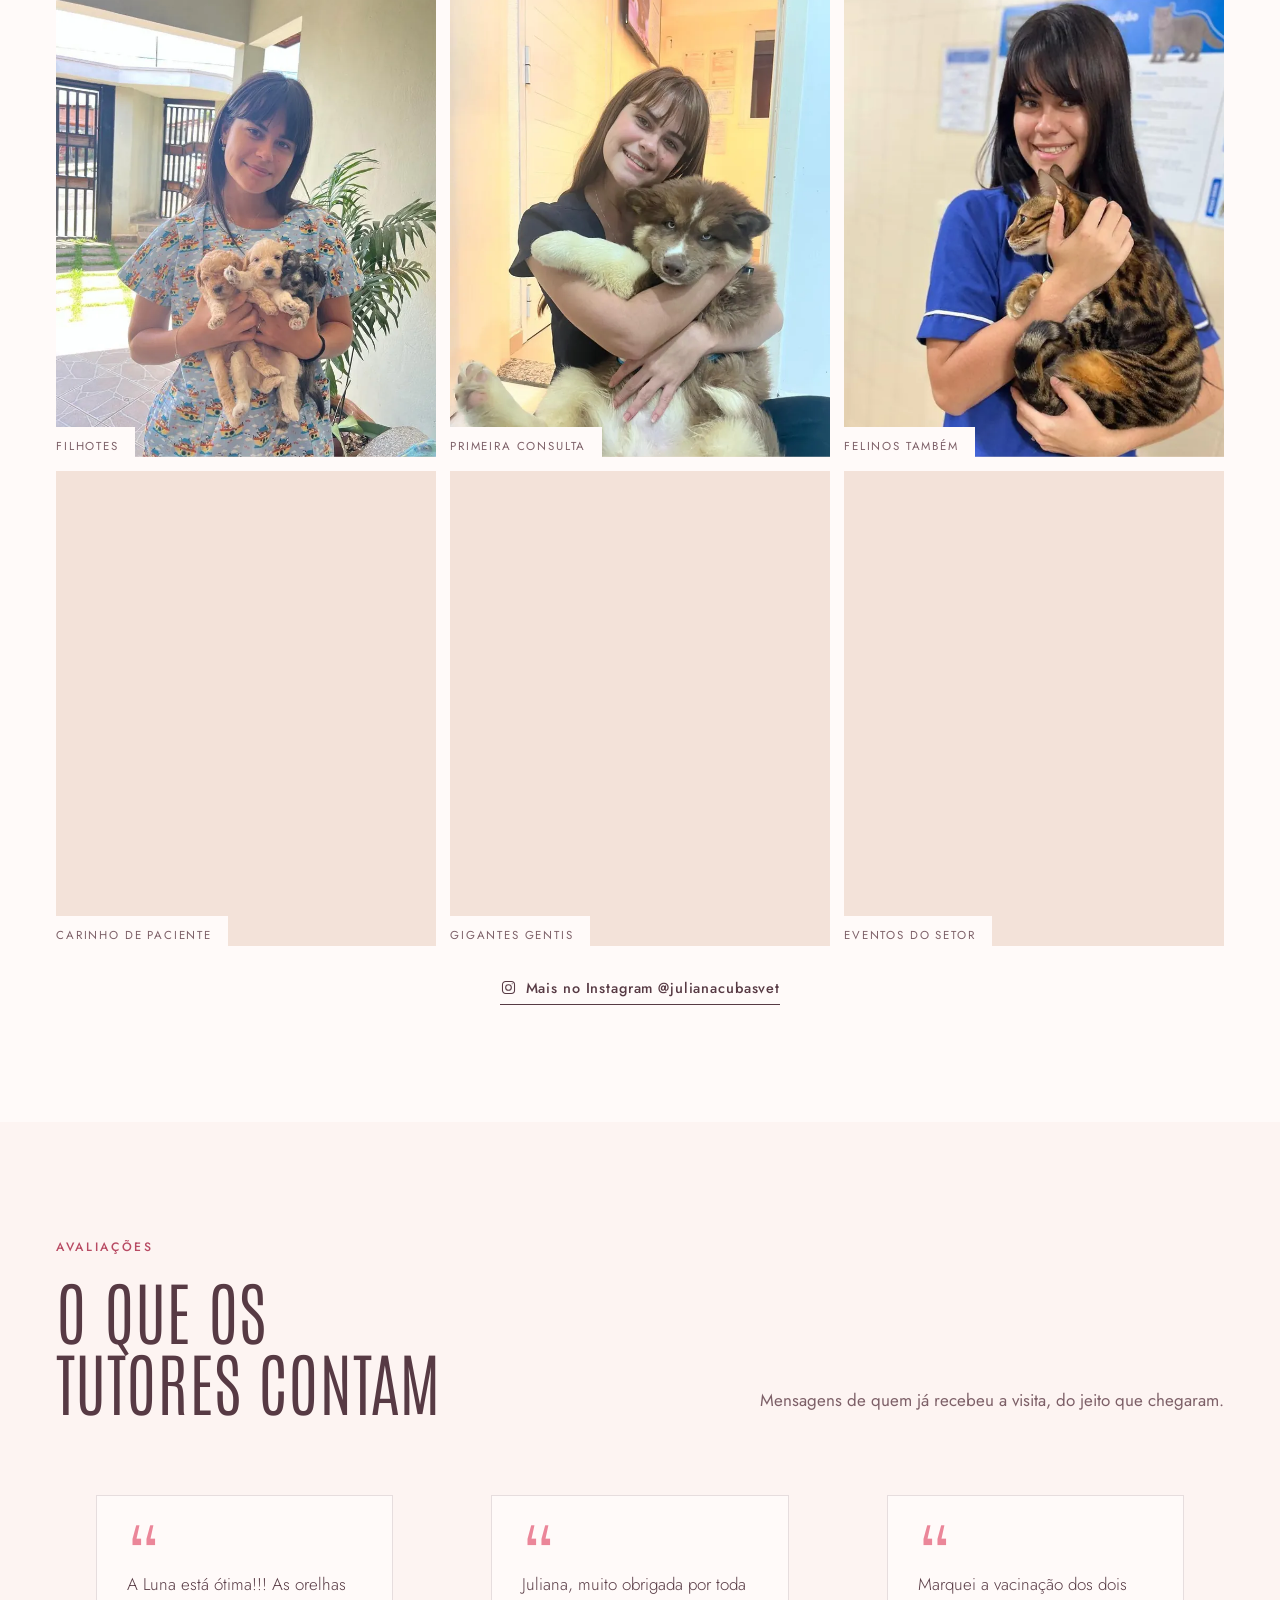
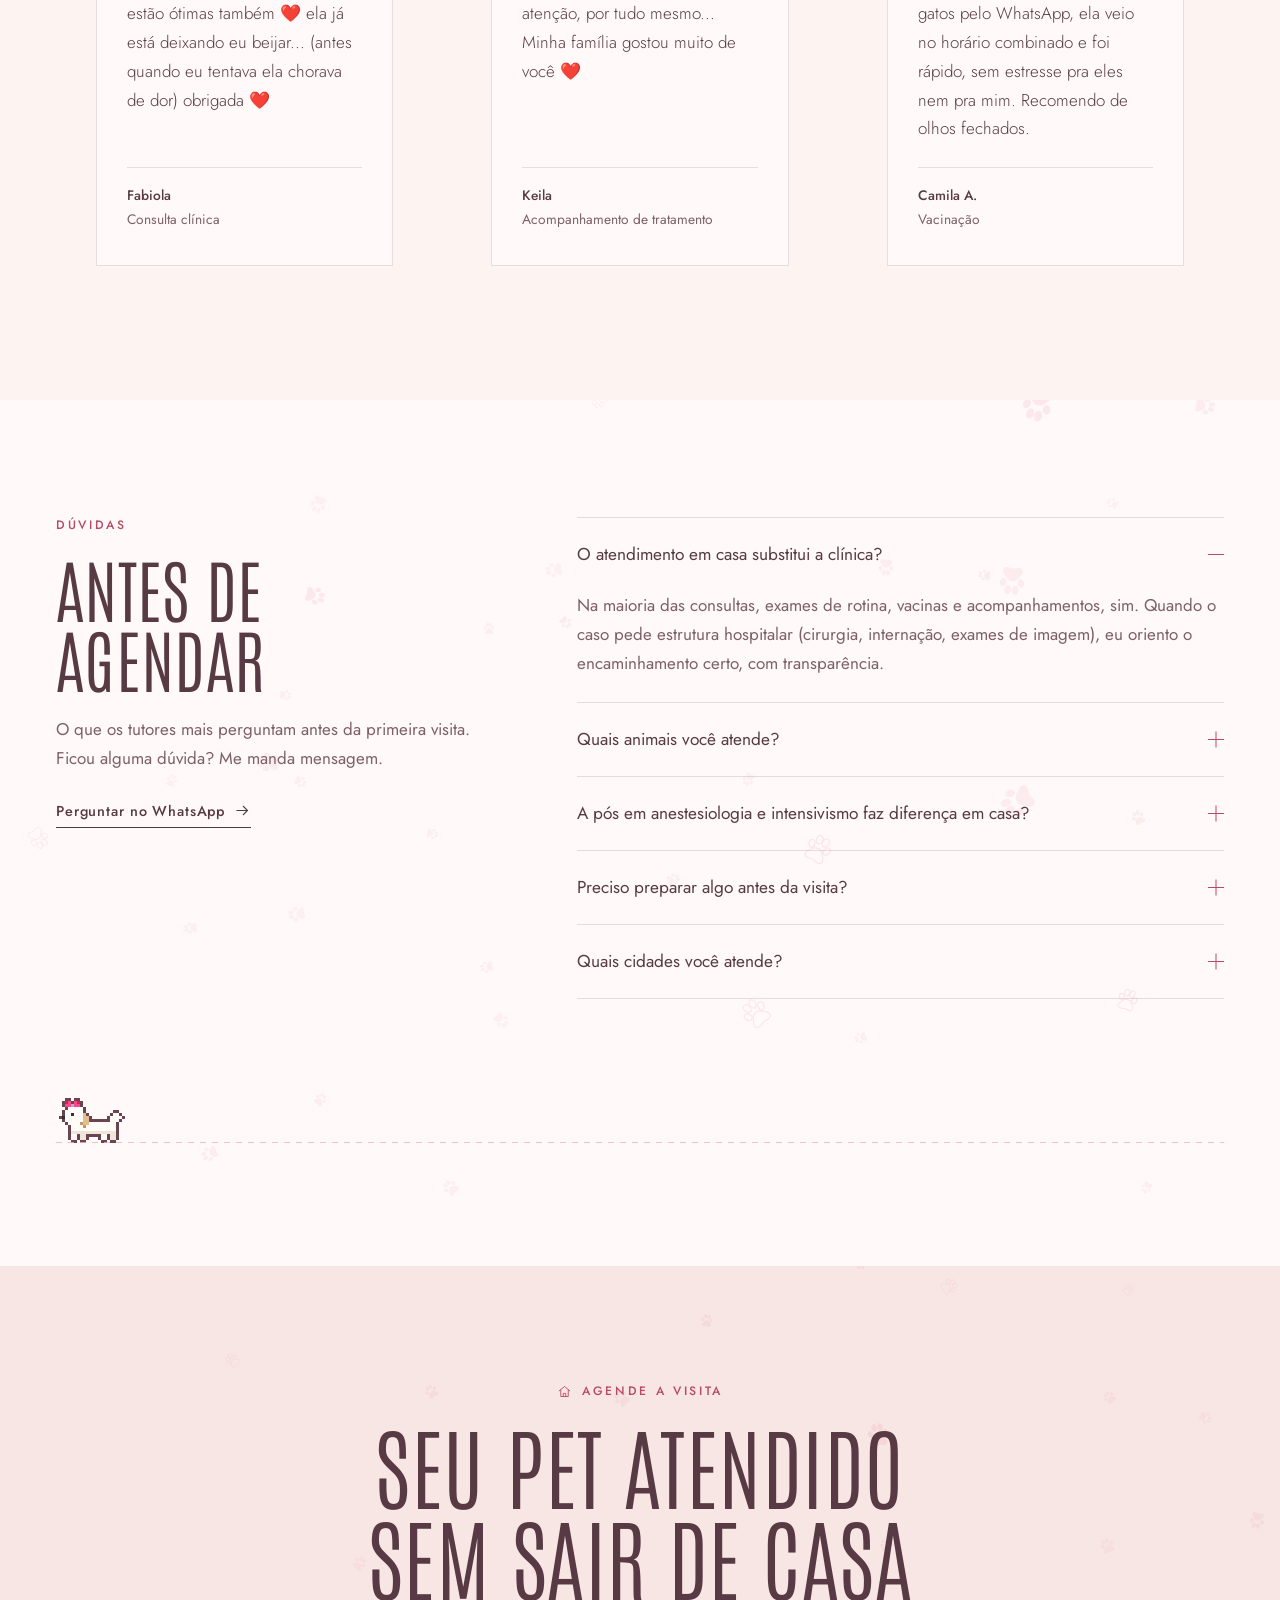
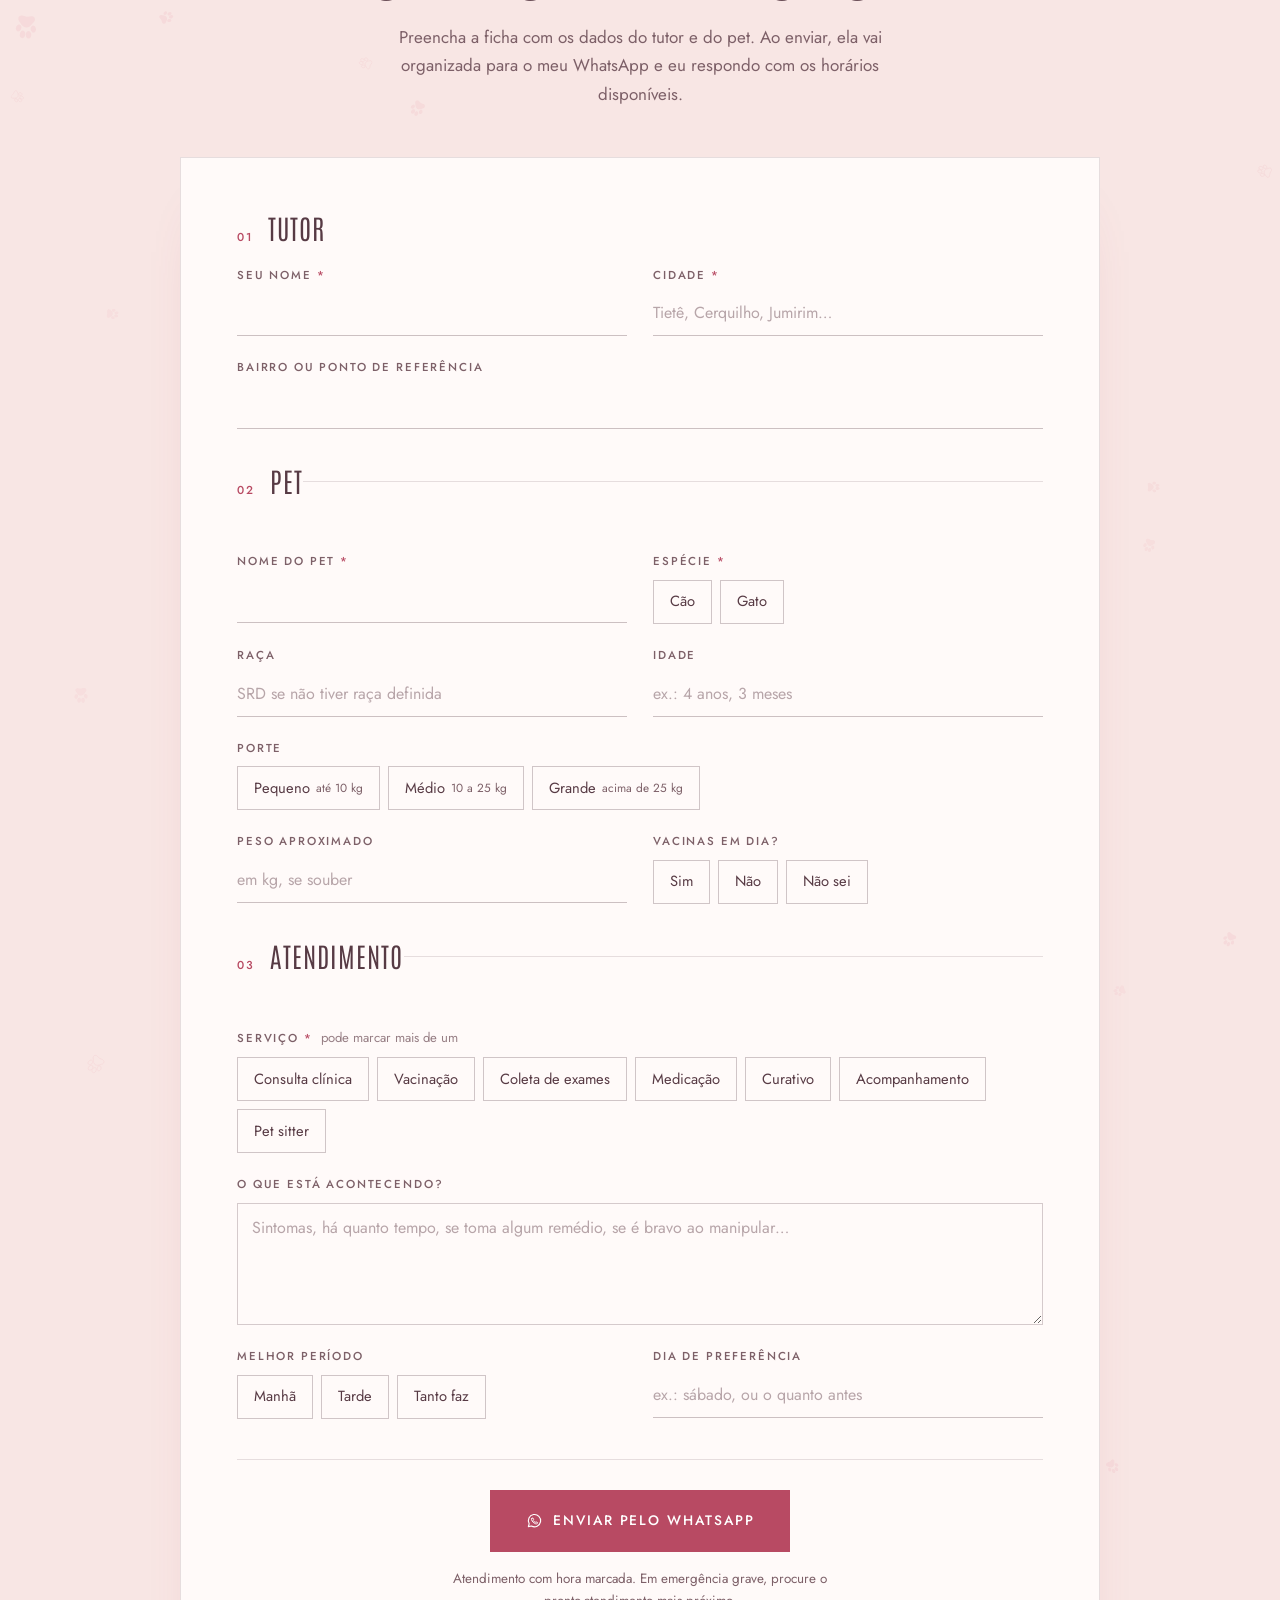
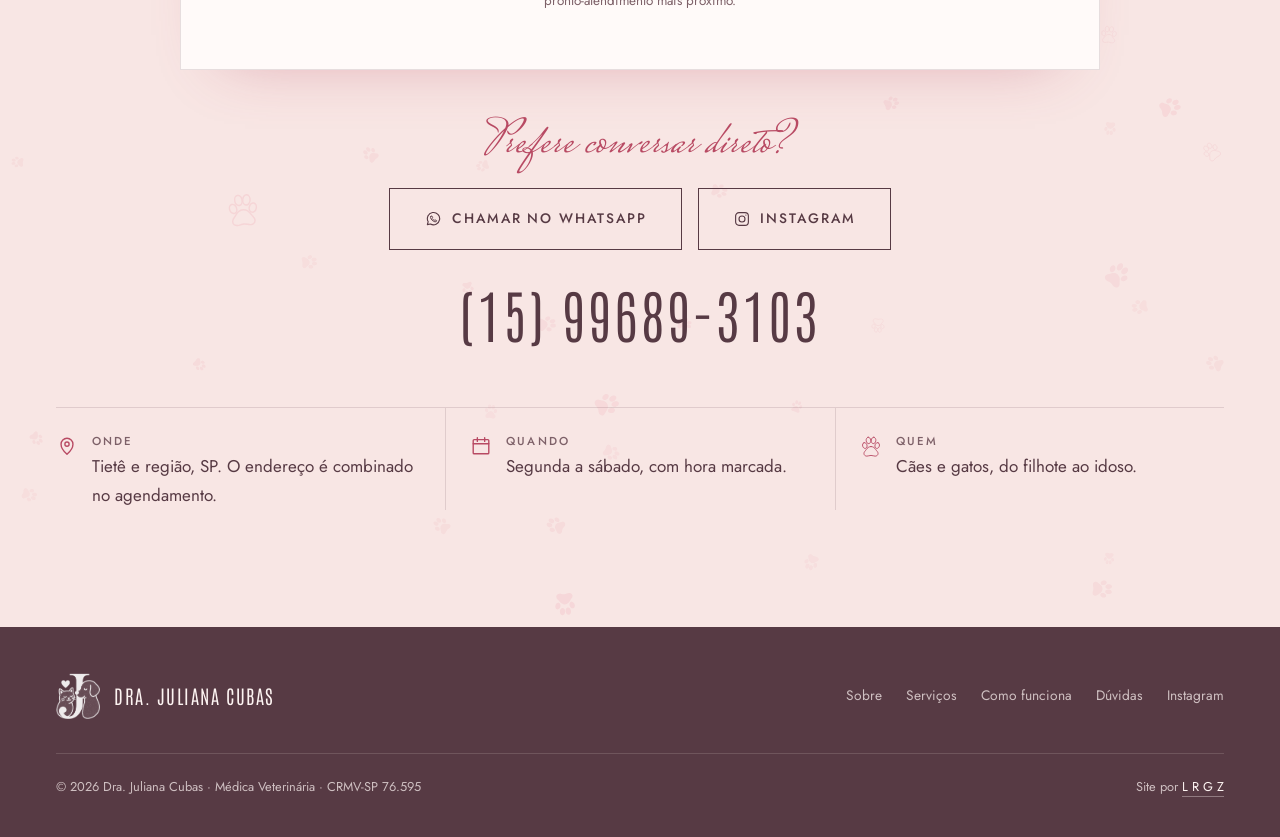
==== commit 347273d5: "Ficha de atendimento no site: tutor, cidade, pet (espécie, raça, idade, porte, peso, vacinas), servi" ====
--- a/index.html
+++ b/index.html
@@ -40,7 +40,7 @@
 <link rel="preload" as="font" type="font/woff2" href="assets/fontes/jost-latin.woff2" crossorigin>
 <link rel="preload" as="image" href="assets/img/hero.webp" imagesrcset="assets/img/hero-760.webp 760w, assets/img/hero.webp 1254w" imagesizes="(max-width: 900px) 100vw, 54vw">
 <link rel="stylesheet" href="assets/css/fontes.css?v=2">
-<link rel="stylesheet" href="assets/css/site.css?v=3">
+<link rel="stylesheet" href="assets/css/site.css?v=4">
 <noscript><style>.revela{opacity:1;transform:none}.galeria img{clip-path:none;transform:none}.gaveta{display:none}</style></noscript>
 </head>
 <body>
@@ -77,7 +77,7 @@
     <a href="#avaliacoes">Avaliações</a>
     <a href="#duvidas">Dúvidas</a>
   </nav>
-  <a class="btn btn-cheio btn-topo" href="#agendar">Agendar visita</a>
+  <a class="btn btn-cheio btn-topo" href="#ficha">Agendar visita</a>
   <button class="menu-btn" type="button" aria-label="Abrir menu" aria-expanded="false" aria-controls="gaveta"><i></i><i></i></button>
 </header>
 
@@ -112,7 +112,7 @@
       <li><svg class="ic" aria-hidden="true"><use href="#i-capelo"/></svg><span>Pós-graduanda em Anestesiologia Veterinária e Intensivismo / Clínica Médica<small>EBRAMEV</small></span></li>
     </ul>
     <div class="hero-botoes">
-      <a class="btn btn-cheio btn-grande" data-wpp href="https://wa.me/5515996893103" target="_blank" rel="noopener"><svg class="ic" aria-hidden="true"><use href="#i-wpp"/></svg>Agendar visita no WhatsApp</a>
+      <a class="btn btn-cheio btn-grande" href="#ficha"><svg class="ic" aria-hidden="true"><use href="#paw-line"/></svg>Agendar atendimento</a>
       <a class="link-seta" href="#servicos">Ver serviços <svg class="ic" aria-hidden="true"><use href="#i-seta"/></svg></a>
     </div>
     <ul class="hero-info">
@@ -282,9 +282,66 @@
   <div class="caixa revela">
     <p class="chapeu"><svg class="ic" aria-hidden="true"><use href="#i-casa"/></svg>Agende a visita</p>
     <h2 class="titulo">Seu pet atendido sem sair de casa</h2>
-    <p class="texto">O botão abre o WhatsApp com uma ficha curta: seu nome, cidade, nome, raça, idade e porte do pet, o serviço e o que está acontecendo. É só completar e enviar, eu respondo com os horários disponíveis.</p>
+    <p class="texto">Preencha a ficha com os dados do tutor e do pet. Ao enviar, ela vai organizada para o meu WhatsApp e eu respondo com os horários disponíveis.</p>
+
+    <form class="ficha revela" id="ficha" novalidate>
+      <fieldset class="ficha-bloco">
+        <legend><span>01</span>Tutor</legend>
+        <div class="ficha-grade">
+          <label class="campo"><span>Seu nome <b>*</b></span><input name="tutor" autocomplete="name" required></label>
+          <label class="campo"><span>Cidade <b>*</b></span><input name="cidade" list="cidades" autocomplete="address-level2" required placeholder="Tietê, Cerquilho, Jumirim…"></label>
+          <label class="campo larga"><span>Bairro ou ponto de referência</span><input name="bairro" autocomplete="address-level3"></label>
+        </div>
+        <datalist id="cidades"><option value="Tietê"><option value="Cerquilho"><option value="Jumirim"><option value="Laranjal Paulista"><option value="Porto Feliz"><option value="Boituva"></datalist>
+      </fieldset>
+
+      <fieldset class="ficha-bloco">
+        <legend><span>02</span>Pet</legend>
+        <div class="ficha-grade">
+          <label class="campo"><span>Nome do pet <b>*</b></span><input name="pet" required></label>
+          <div class="campo" role="radiogroup" aria-labelledby="l-especie"><span id="l-especie">Espécie <b>*</b></span>
+            <div class="opcoes"><label class="opcao"><input type="radio" name="especie" value="Cão" required><span>Cão</span></label><label class="opcao"><input type="radio" name="especie" value="Gato"><span>Gato</span></label></div></div>
+          <label class="campo"><span>Raça</span><input name="raca" placeholder="SRD se não tiver raça definida"></label>
+          <label class="campo"><span>Idade</span><input name="idade" placeholder="ex.: 4 anos, 3 meses"></label>
+          <div class="campo larga" role="radiogroup" aria-labelledby="l-porte"><span id="l-porte">Porte</span>
+            <div class="opcoes"><label class="opcao"><input type="radio" name="porte" value="Pequeno (até 10 kg)"><span>Pequeno <small>até 10 kg</small></span></label><label class="opcao"><input type="radio" name="porte" value="Médio (10 a 25 kg)"><span>Médio <small>10 a 25 kg</small></span></label><label class="opcao"><input type="radio" name="porte" value="Grande (acima de 25 kg)"><span>Grande <small>acima de 25 kg</small></span></label></div></div>
+          <label class="campo"><span>Peso aproximado</span><input name="peso" inputmode="decimal" placeholder="em kg, se souber"></label>
+          <div class="campo" role="radiogroup" aria-labelledby="l-vacinas"><span id="l-vacinas">Vacinas em dia?</span>
+            <div class="opcoes"><label class="opcao"><input type="radio" name="vacinas" value="Sim"><span>Sim</span></label><label class="opcao"><input type="radio" name="vacinas" value="Não"><span>Não</span></label><label class="opcao"><input type="radio" name="vacinas" value="Não sei"><span>Não sei</span></label></div></div>
+        </div>
+      </fieldset>
+
+      <fieldset class="ficha-bloco">
+        <legend><span>03</span>Atendimento</legend>
+        <div class="campo larga" role="group" aria-labelledby="l-servico"><span id="l-servico">Serviço <b>*</b> <em>pode marcar mais de um</em></span>
+          <div class="opcoes">
+            <label class="opcao"><input type="checkbox" name="servico" value="Consulta clínica"><span>Consulta clínica</span></label>
+            <label class="opcao"><input type="checkbox" name="servico" value="Vacinação"><span>Vacinação</span></label>
+            <label class="opcao"><input type="checkbox" name="servico" value="Coleta de exames"><span>Coleta de exames</span></label>
+            <label class="opcao"><input type="checkbox" name="servico" value="Medicação"><span>Medicação</span></label>
+            <label class="opcao"><input type="checkbox" name="servico" value="Curativo"><span>Curativo</span></label>
+            <label class="opcao"><input type="checkbox" name="servico" value="Acompanhamento"><span>Acompanhamento</span></label>
+            <label class="opcao"><input type="checkbox" name="servico" value="Pet sitter"><span>Pet sitter</span></label>
+          </div></div>
+        <div class="ficha-grade">
+          <label class="campo larga" id="campo-sitter" hidden><span>Datas do pet sitter</span><input name="sitter" placeholder="ex.: de 20 a 24/12, duas visitas por dia"></label>
+          <label class="campo larga"><span>O que está acontecendo?</span><textarea name="relato" rows="4" placeholder="Sintomas, há quanto tempo, se toma algum remédio, se é bravo ao manipular…"></textarea></label>
+          <div class="campo" role="radiogroup" aria-labelledby="l-periodo"><span id="l-periodo">Melhor período</span>
+            <div class="opcoes"><label class="opcao"><input type="radio" name="periodo" value="Manhã"><span>Manhã</span></label><label class="opcao"><input type="radio" name="periodo" value="Tarde"><span>Tarde</span></label><label class="opcao"><input type="radio" name="periodo" value="Tanto faz"><span>Tanto faz</span></label></div></div>
+          <label class="campo"><span>Dia de preferência</span><input name="dia" placeholder="ex.: sábado, ou o quanto antes"></label>
+        </div>
+      </fieldset>
+
+      <div class="ficha-fim">
+        <p class="ficha-aviso" role="alert" aria-live="polite" hidden></p>
+        <button class="btn btn-cheio btn-grande" type="submit"><svg class="ic" aria-hidden="true"><use href="#i-wpp"/></svg>Enviar pelo WhatsApp</button>
+        <p class="ficha-nota">Atendimento com hora marcada. Em emergência grave, procure o pronto-atendimento mais próximo.</p>
+      </div>
+    </form>
+
+    <p class="ficha-ou">Prefere conversar direto?</p>
     <div class="agendar-botoes">
-      <a class="btn btn-cheio btn-grande" data-wpp href="https://wa.me/5515996893103" target="_blank" rel="noopener"><svg class="ic" aria-hidden="true"><use href="#i-wpp"/></svg>Agendar no WhatsApp</a>
+      <a class="btn btn-grande" data-wpp href="https://wa.me/5515996893103" target="_blank" rel="noopener"><svg class="ic" aria-hidden="true"><use href="#i-wpp"/></svg>Chamar no WhatsApp</a>
       <a class="btn btn-grande" href="https://www.instagram.com/julianacubasvet/" target="_blank" rel="noopener"><svg class="ic" aria-hidden="true"><use href="#i-insta"/></svg>Instagram</a>
     </div>
     <a class="fone" data-wpp href="https://wa.me/5515996893103" target="_blank" rel="noopener">(15) 99689-3103</a>
@@ -318,7 +375,7 @@
   <a class="btn btn-cheio" data-wpp href="https://wa.me/5515996893103" target="_blank" rel="noopener"><svg class="ic" aria-hidden="true"><use href="#i-wpp"/></svg>Agendar no WhatsApp</a>
 </div>
 
-<script src="assets/js/site.js?v=4" defer></script>
+<script src="assets/js/site.js?v=5" defer></script>
 <script src="assets/js/amora.js" defer></script>
 </body>
 </html>
--- a/assets/css/site.css
+++ b/assets/css/site.css
@@ -283,6 +283,46 @@
 .agendar-info .ic { width: 22px; height: 22px; color: var(--forte); margin-top: 3px; }
 .agendar-info strong { display: block; font-size: .72rem; letter-spacing: .18em; text-transform: uppercase; font-weight: 500; color: var(--cacau-2); }
 .agendar-info span { color: var(--cacau); }
+
+/* ficha de atendimento: monta a mensagem e abre o WhatsApp */
+.ficha { max-width: 920px; margin: 48px auto 0; text-align: left; background: var(--branco); border: 1px solid var(--linha); padding: clamp(26px, 4.4vw, 56px); box-shadow: 0 30px 60px -44px rgba(184, 74, 99, .45); }
+.ficha-bloco { border: 0; margin: 0; padding: 0; min-width: 0; }
+.ficha-bloco + .ficha-bloco { margin-top: 38px; padding-top: 34px; border-top: 1px solid var(--linha); }
+.ficha-bloco legend { display: flex; align-items: baseline; gap: 14px; padding: 0; margin-bottom: 22px; font: 300 1.7rem/1 'Antonio', sans-serif; text-transform: uppercase; letter-spacing: .04em; color: var(--cacau); }
+.ficha-bloco legend span { font: 500 .72rem/1 'Jost', sans-serif; letter-spacing: .2em; color: var(--forte); }
+.ficha-grade { display: grid; grid-template-columns: repeat(2, minmax(0, 1fr)); gap: 22px 26px; }
+.ficha-bloco > .campo + .ficha-grade { margin-top: 22px; }
+.campo { display: flex; flex-direction: column; gap: 8px; min-width: 0; }
+.campo.larga { grid-column: 1 / -1; }
+.campo > span { font-size: .72rem; letter-spacing: .16em; text-transform: uppercase; font-weight: 500; color: var(--cacau-2); }
+.campo > span b { color: var(--forte); font-weight: 500; }
+.campo > span em { font-style: normal; text-transform: none; letter-spacing: 0; font-size: .82rem; font-weight: 400; color: var(--cacau-2); opacity: .8; margin-left: 4px; }
+.campo input:not([type]), .campo input[inputmode], .campo textarea {
+  width: 100%; font: 400 1rem/1.5 'Jost', sans-serif; color: var(--cacau); background: transparent;
+  border: 0; border-bottom: 1px solid rgba(87, 58, 68, .3); border-radius: 0; padding: 8px 0 10px; outline: none;
+  transition: border-color .3s var(--ease), background-color .3s;
+}
+.campo textarea { resize: vertical; min-height: 104px; border: 1px solid rgba(87, 58, 68, .25); padding: 12px 14px; }
+.campo input::placeholder, .campo textarea::placeholder { color: var(--cacau-2); opacity: .55; }
+.campo input:focus, .campo textarea:focus { border-color: var(--forte); }
+.campo.erro input, .campo.erro textarea { border-color: var(--forte); background: rgba(244, 176, 187, .12); }
+.campo.erro > span { color: var(--forte); }
+.opcoes { display: flex; flex-wrap: wrap; gap: 8px; }
+.opcao { position: relative; cursor: pointer; -webkit-tap-highlight-color: transparent; }
+.opcao input { position: absolute; opacity: 0; inset: 0; margin: 0; cursor: pointer; }
+.opcao span { display: inline-flex; align-items: center; gap: 6px; min-height: 44px; padding: 0 16px; border: 1px solid rgba(87, 58, 68, .28); font-size: .92rem; color: var(--cacau); background: transparent; transition: background-color .3s var(--ease), border-color .3s var(--ease), color .3s; }
+.opcao span small { font-size: .74rem; color: var(--cacau-2); transition: color .3s; }
+.opcao:hover span { border-color: var(--traco); }
+.opcao input:checked + span { background: var(--forte); border-color: var(--forte); color: #fff; }
+.opcao input:checked + span small { color: rgba(255, 255, 255, .8); }
+.opcao input:checked + span::before { content: ''; width: 12px; height: 12px; background: currentColor; -webkit-mask: url(../img/pata.svg) center/contain no-repeat; mask: url(../img/pata.svg) center/contain no-repeat; }
+.opcao input:focus-visible + span { outline: 1.5px solid var(--forte); outline-offset: 3px; }
+.campo.erro .opcao span { border-color: var(--traco); }
+.ficha-fim { margin-top: 40px; padding-top: 30px; border-top: 1px solid var(--linha); display: flex; flex-direction: column; align-items: center; text-align: center; gap: 16px; }
+.ficha-aviso { color: var(--forte); font-size: .94rem; }
+.ficha-nota { font-size: .84rem; color: var(--cacau-2); max-width: 30em; }
+.ficha-ou { margin-top: 52px; font: 400 clamp(2.2rem, 4vw, 3rem)/1 'Mrs Saint Delafield', cursive; color: var(--forte); }
+.ficha-ou + .agendar-botoes { margin-top: 18px; }
 
 /* patinhas ao fundo (só em três seções, bem claras) */
 .paw-trail { position: absolute; inset: 0; pointer-events: none; z-index: 0; overflow: hidden; }
@@ -375,6 +415,11 @@
   .passo h3 { margin-top: 4px; font-size: 1.28rem; }
   .passo p { margin-top: 6px; }
   .passos-cta .btn, .agendar-botoes .btn { width: 100%; }
+  .ficha { margin-top: 36px; padding: 26px 20px 30px; }
+  .ficha-grade { grid-template-columns: 1fr; gap: 20px; }
+  .ficha-bloco legend { font-size: 1.5rem; }
+  .opcao span { padding: 0 14px; }
+  .ficha-fim .btn { width: 100%; }
   .galeria figcaption { font-size: .62rem; letter-spacing: .12em; padding: 8px 10px 0 0; }
   .relato { padding: 28px 22px; }
   .sobre-assina small { border-left: 0; padding-left: 0; }
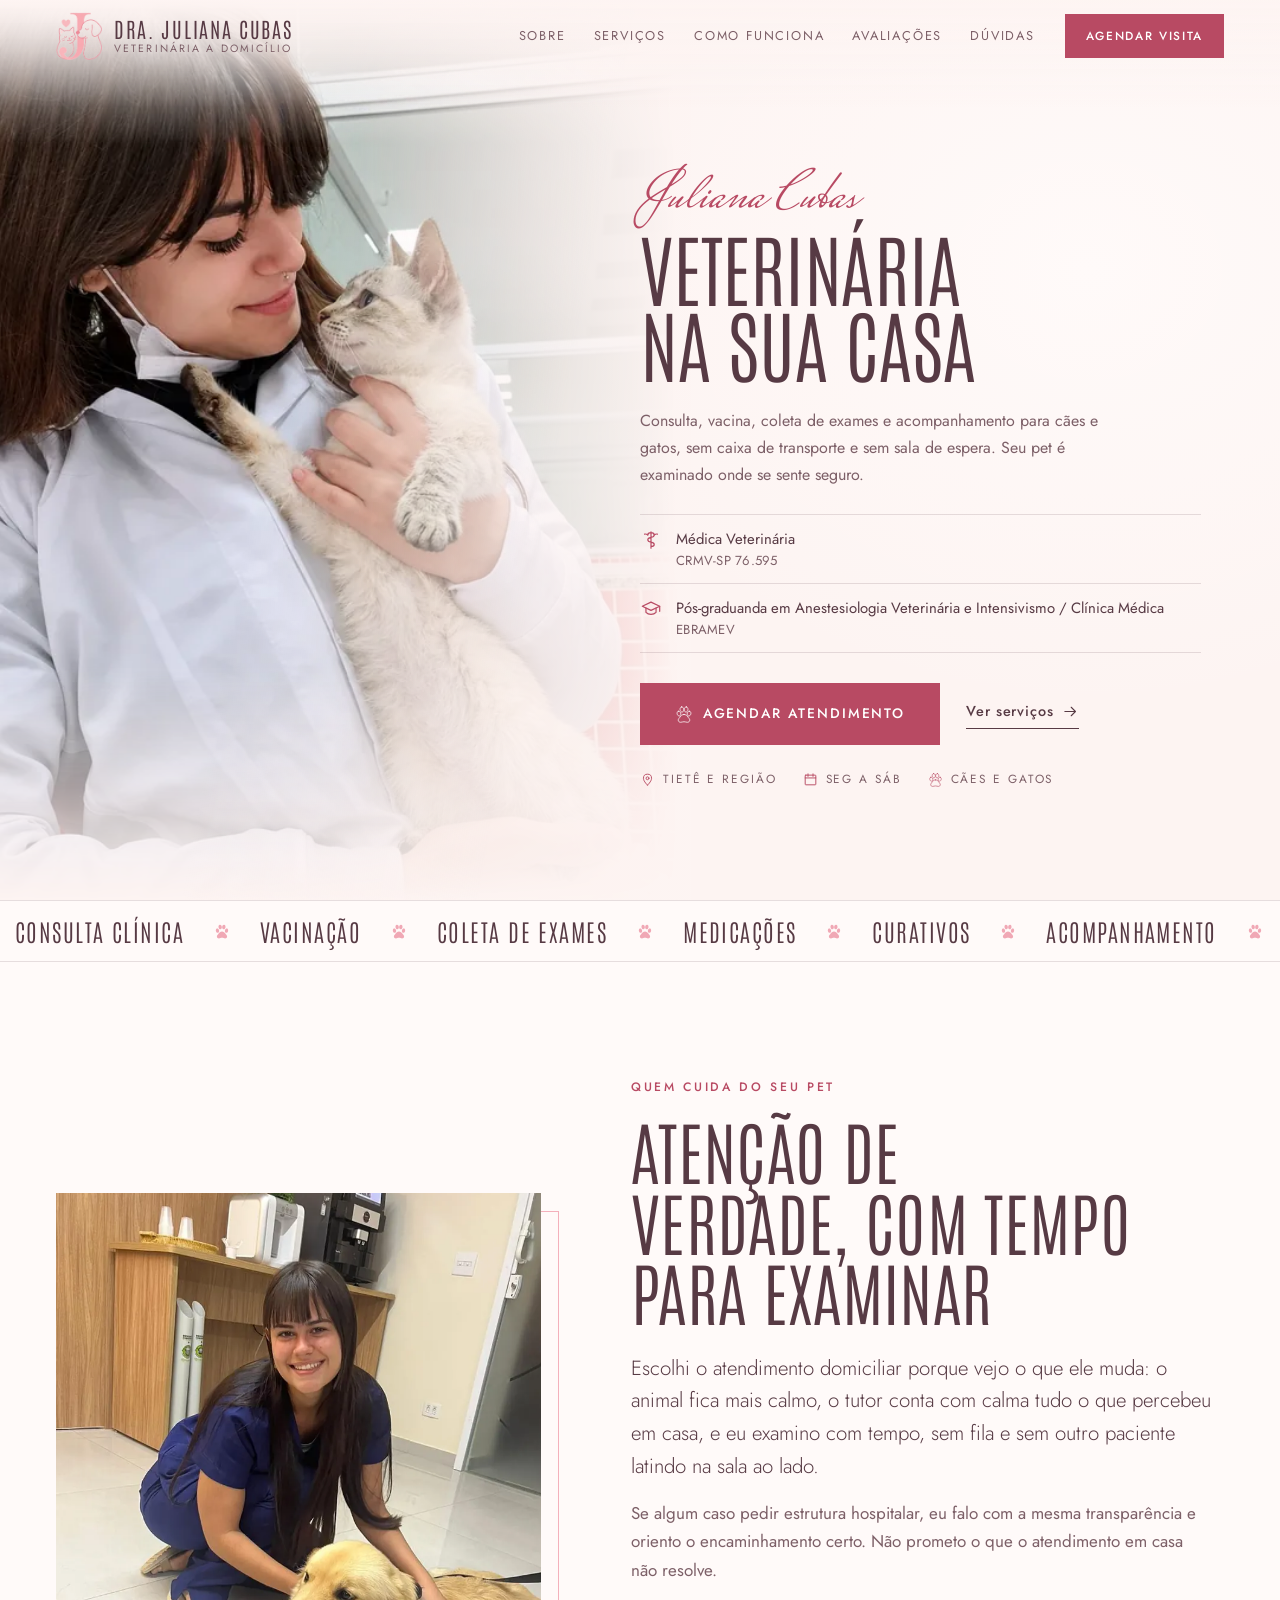
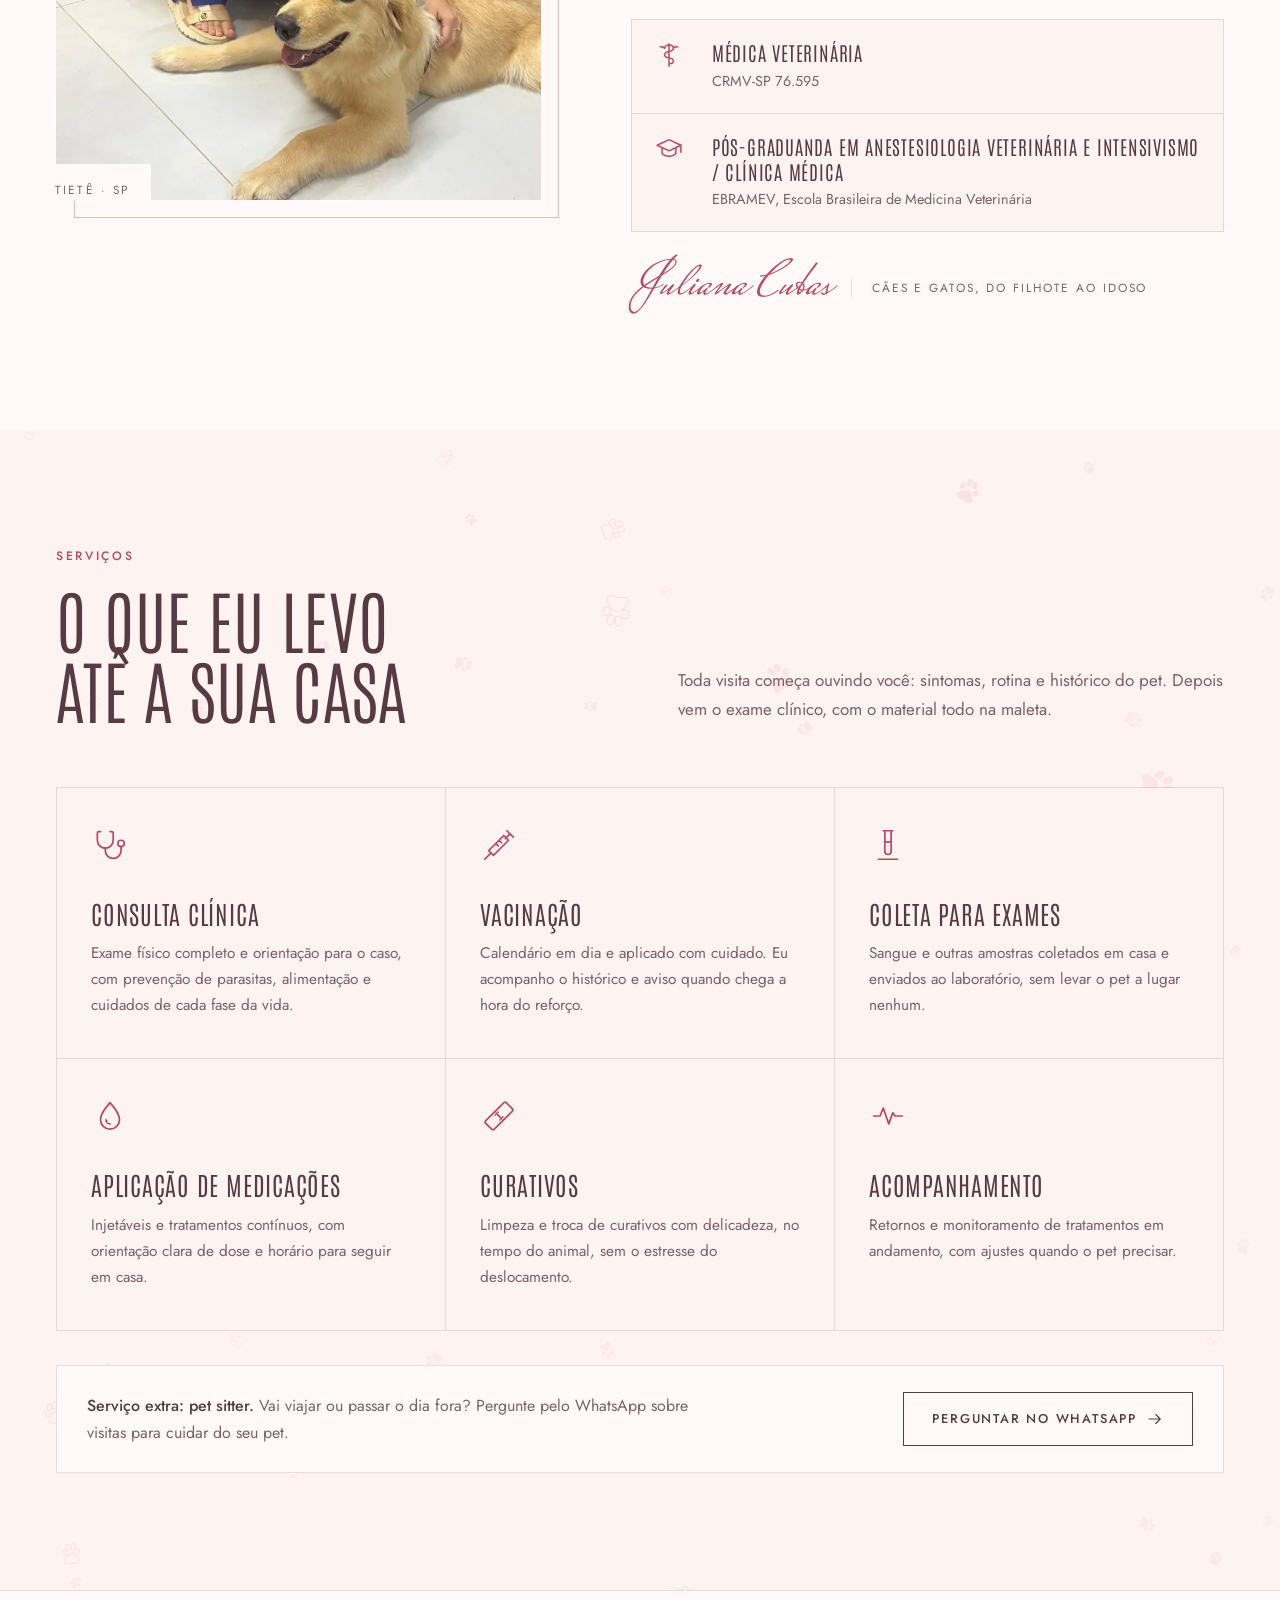
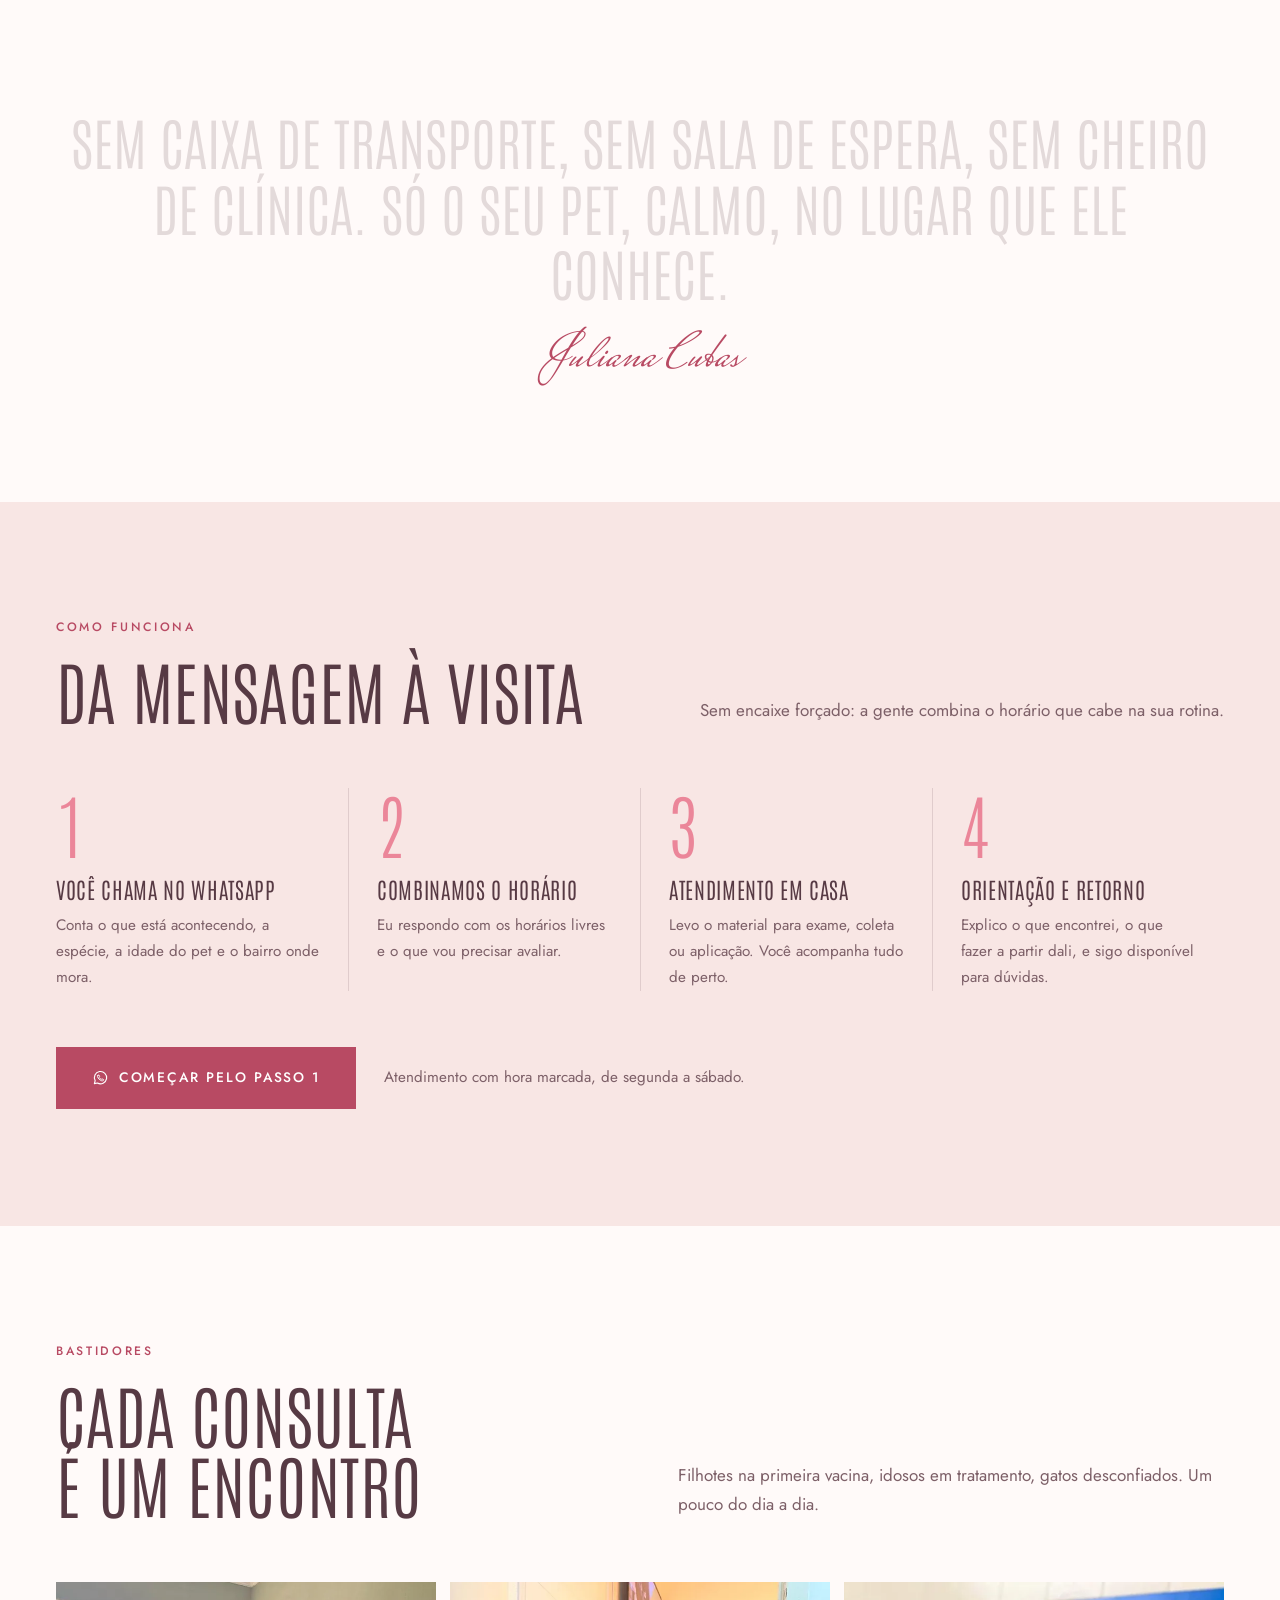
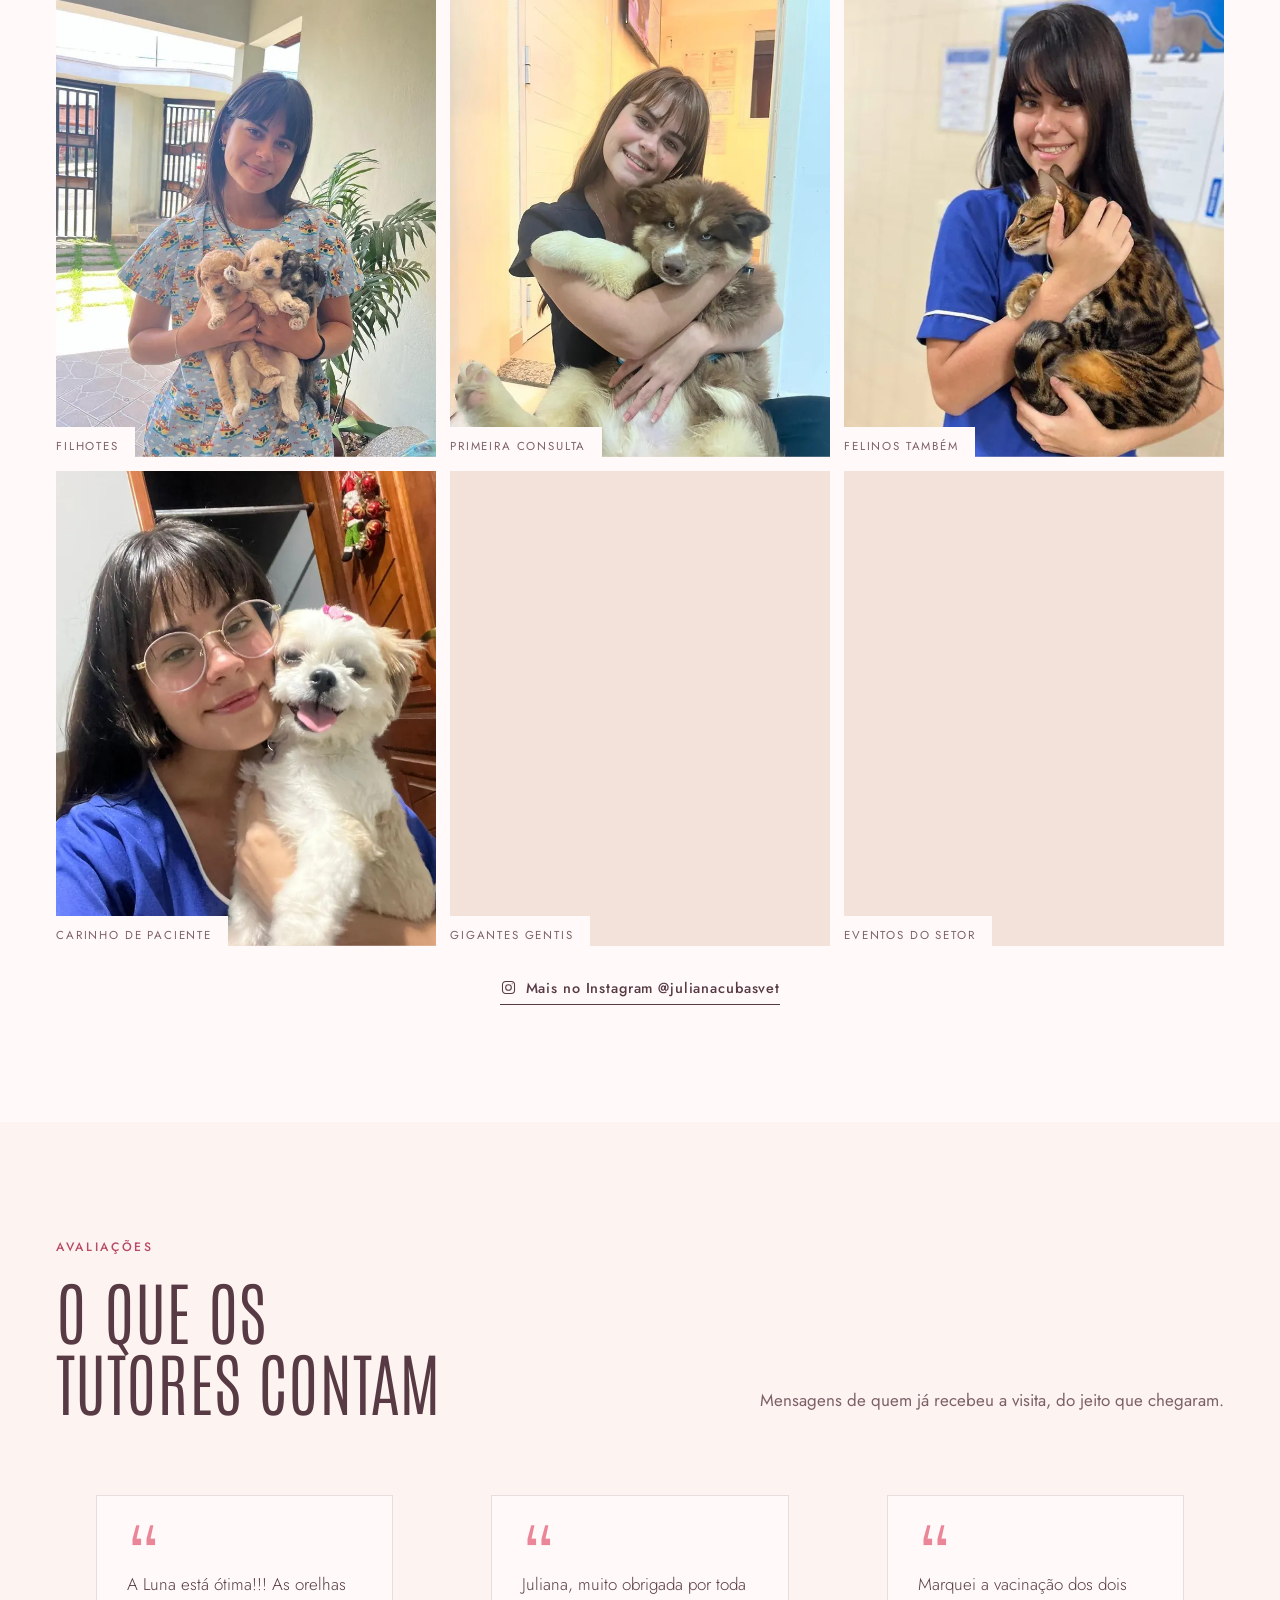
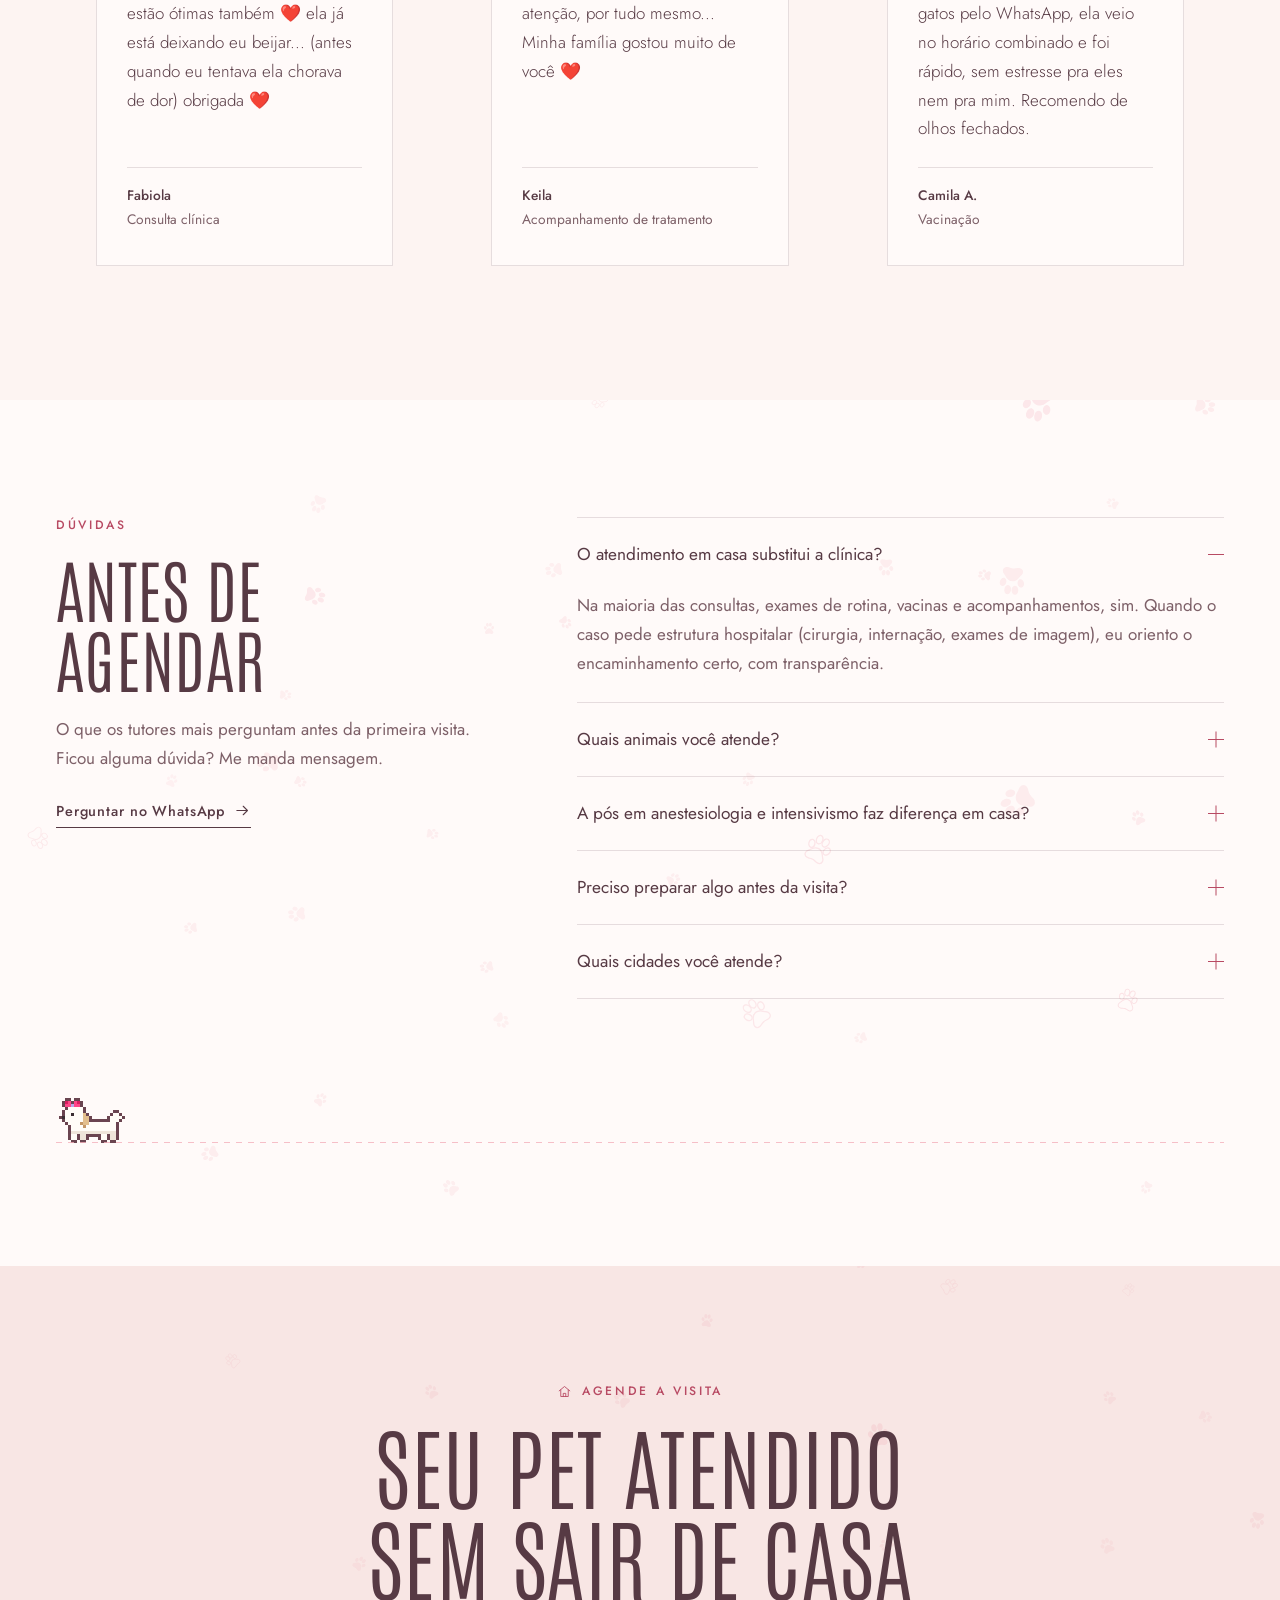
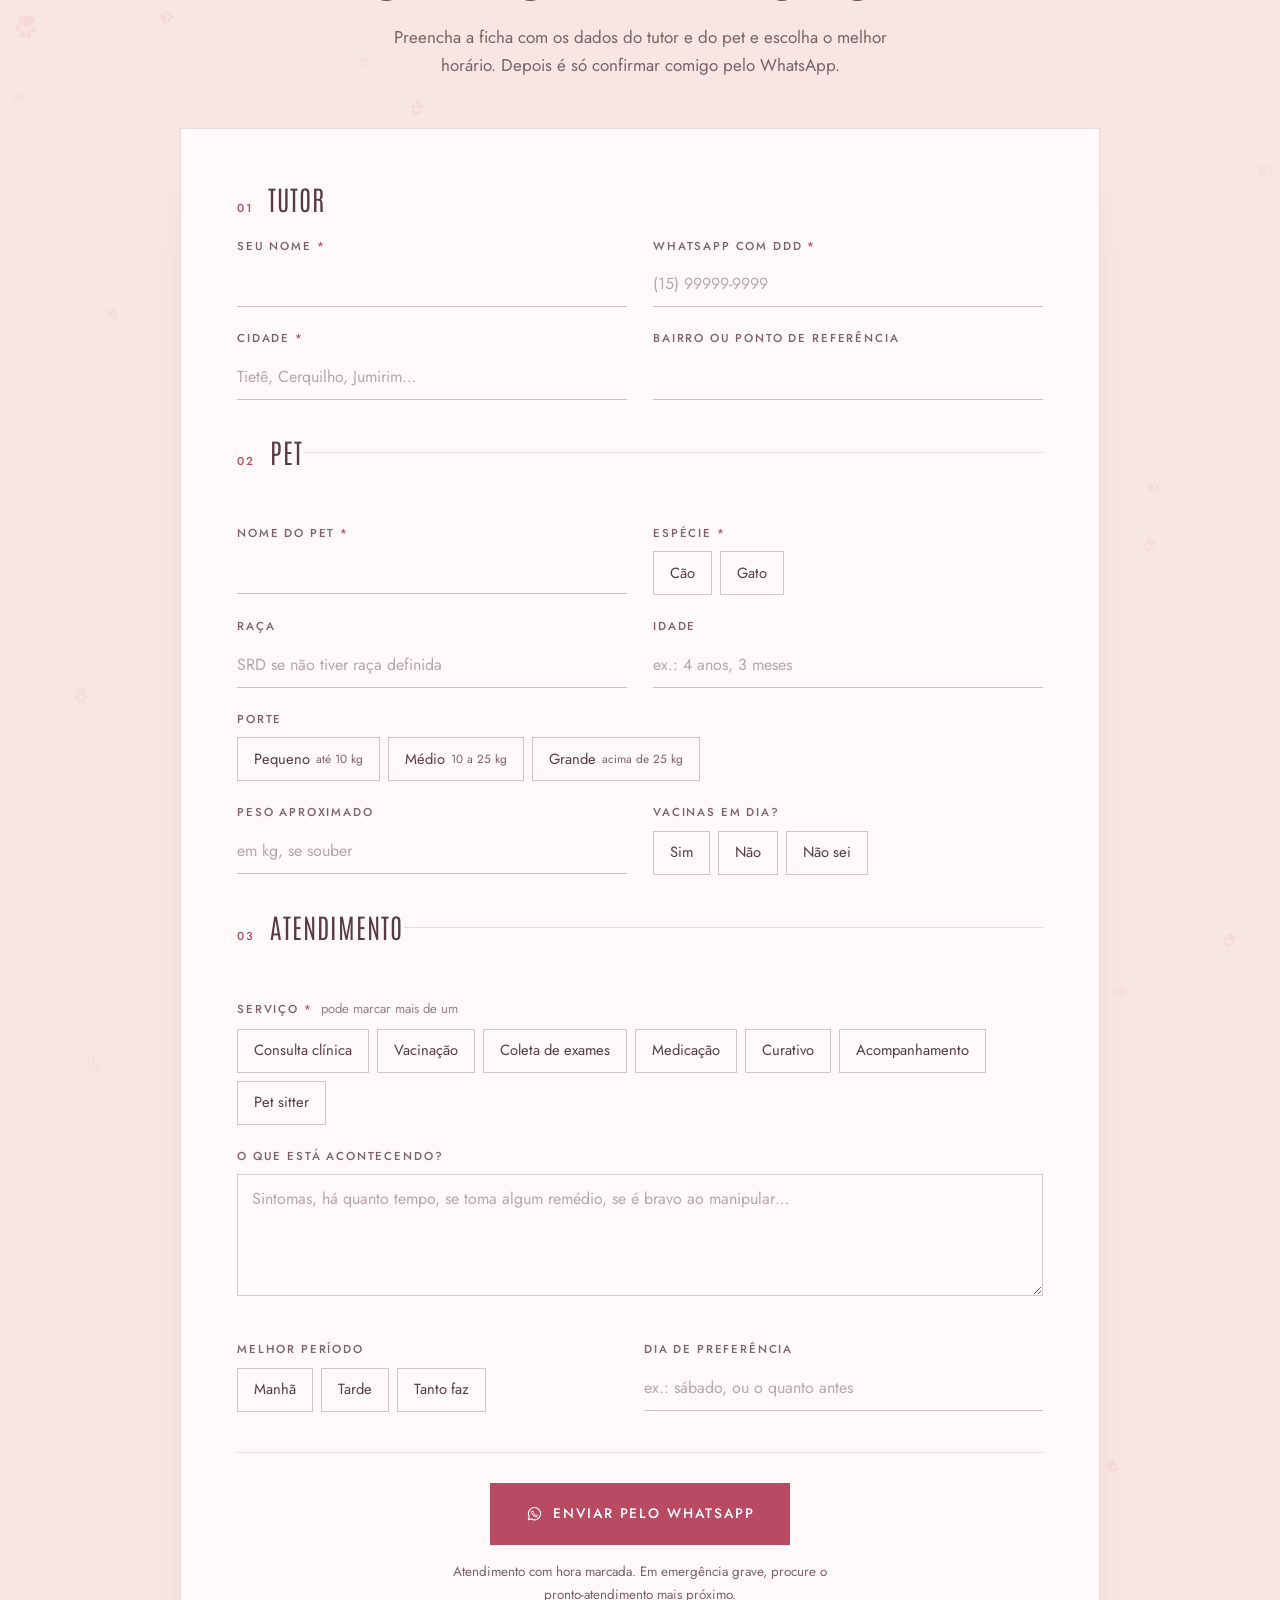
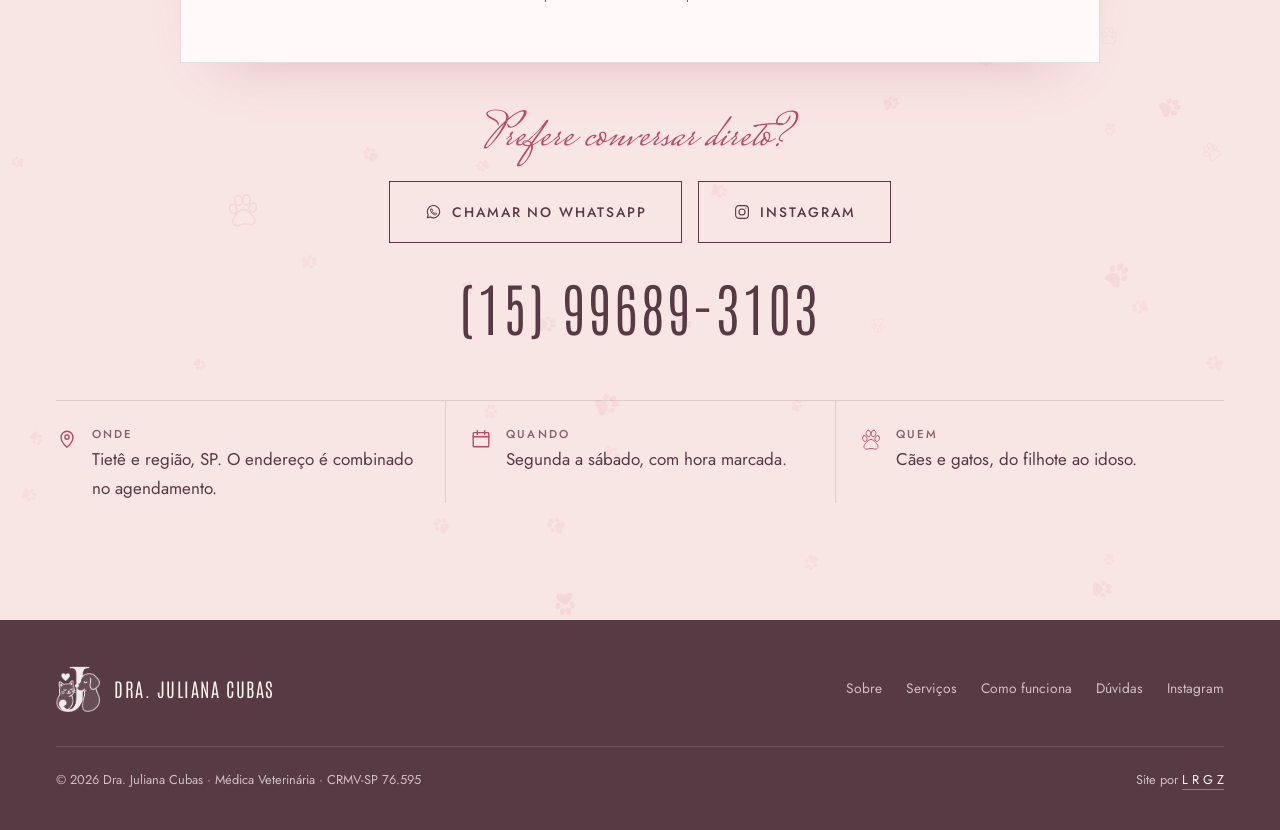
==== commit 285e7b14: "Ficha com calendário de horários livres (lrgz-agenda), ainda sem API ligada Co-Authored-By: Claude O" ====
--- a/index.html
+++ b/index.html
@@ -282,15 +282,16 @@
   <div class="caixa revela">
     <p class="chapeu"><svg class="ic" aria-hidden="true"><use href="#i-casa"/></svg>Agende a visita</p>
     <h2 class="titulo">Seu pet atendido sem sair de casa</h2>
-    <p class="texto">Preencha a ficha com os dados do tutor e do pet. Ao enviar, ela vai organizada para o meu WhatsApp e eu respondo com os horários disponíveis.</p>
+    <p class="texto">Preencha a ficha com os dados do tutor e do pet e escolha o melhor horário. Depois é só confirmar comigo pelo WhatsApp.</p>
 
     <form class="ficha revela" id="ficha" novalidate>
       <fieldset class="ficha-bloco">
         <legend><span>01</span>Tutor</legend>
         <div class="ficha-grade">
           <label class="campo"><span>Seu nome <b>*</b></span><input name="tutor" autocomplete="name" required></label>
+          <label class="campo"><span>WhatsApp com DDD <b>*</b></span><input name="telefone" inputmode="tel" autocomplete="tel-national" required placeholder="(15) 99999-9999"></label>
           <label class="campo"><span>Cidade <b>*</b></span><input name="cidade" list="cidades" autocomplete="address-level2" required placeholder="Tietê, Cerquilho, Jumirim…"></label>
-          <label class="campo larga"><span>Bairro ou ponto de referência</span><input name="bairro" autocomplete="address-level3"></label>
+          <label class="campo"><span>Bairro ou ponto de referência</span><input name="bairro" autocomplete="address-level3"></label>
         </div>
         <datalist id="cidades"><option value="Tietê"><option value="Cerquilho"><option value="Jumirim"><option value="Laranjal Paulista"><option value="Porto Feliz"><option value="Boituva"></datalist>
       </fieldset>
@@ -326,18 +327,32 @@
         <div class="ficha-grade">
           <label class="campo larga" id="campo-sitter" hidden><span>Datas do pet sitter</span><input name="sitter" placeholder="ex.: de 20 a 24/12, duas visitas por dia"></label>
           <label class="campo larga"><span>O que está acontecendo?</span><textarea name="relato" rows="4" placeholder="Sintomas, há quanto tempo, se toma algum remédio, se é bravo ao manipular…"></textarea></label>
-          <div class="campo" role="radiogroup" aria-labelledby="l-periodo"><span id="l-periodo">Melhor período</span>
+          <div class="campo larga" role="group" aria-labelledby="l-agenda"><span id="l-agenda" data-rotulo-agenda hidden>Dia e horário <b>*</b></span>
+            <div class="agenda" id="agenda" data-api="" data-turnstile="" hidden></div>
+          </div>
+          <div class="ficha-grade campo larga" id="agenda-plano-b">
+            <div class="campo" role="radiogroup" aria-labelledby="l-periodo"><span id="l-periodo">Melhor período</span>
             <div class="opcoes"><label class="opcao"><input type="radio" name="periodo" value="Manhã"><span>Manhã</span></label><label class="opcao"><input type="radio" name="periodo" value="Tarde"><span>Tarde</span></label><label class="opcao"><input type="radio" name="periodo" value="Tanto faz"><span>Tanto faz</span></label></div></div>
           <label class="campo"><span>Dia de preferência</span><input name="dia" placeholder="ex.: sábado, ou o quanto antes"></label>
+          </div>
+          <div id="agenda-verificacao" class="campo larga agenda-verificacao"></div>
+          <label class="pote" aria-hidden="true">Não preencha<input name="site" tabindex="-1" autocomplete="off"></label>
         </div>
       </fieldset>
 
       <div class="ficha-fim">
         <p class="ficha-aviso" role="alert" aria-live="polite" hidden></p>
-        <button class="btn btn-cheio btn-grande" type="submit"><svg class="ic" aria-hidden="true"><use href="#i-wpp"/></svg>Enviar pelo WhatsApp</button>
+        <button class="btn btn-cheio btn-grande" type="submit"><svg class="ic" aria-hidden="true"><use href="#i-wpp"/></svg><span id="ficha-enviar">Enviar pelo WhatsApp</span></button>
         <p class="ficha-nota">Atendimento com hora marcada. Em emergência grave, procure o pronto-atendimento mais próximo.</p>
       </div>
     </form>
+
+    <div class="ficha ficha-feita" id="ficha-feita" tabindex="-1" hidden>
+      <p class="chapeu">Horário pré-reservado</p>
+      <h3 id="feita-horario"></h3>
+      <p class="feita-texto">Falta só um passo: envie a ficha no WhatsApp para eu confirmar a visita.</p>
+      <a class="btn btn-cheio btn-grande" id="feita-wpp" href="https://wa.me/5515996893103" target="_blank" rel="noopener"><svg class="ic" aria-hidden="true"><use href="#i-wpp"/></svg>Confirmar no WhatsApp</a>
+    </div>
 
     <p class="ficha-ou">Prefere conversar direto?</p>
     <div class="agendar-botoes">
@@ -375,7 +390,8 @@
   <a class="btn btn-cheio" data-wpp href="https://wa.me/5515996893103" target="_blank" rel="noopener"><svg class="ic" aria-hidden="true"><use href="#i-wpp"/></svg>Agendar no WhatsApp</a>
 </div>
 
-<script src="assets/js/site.js?v=5" defer></script>
+<script src="assets/js/agenda.js?v=1" defer></script>
+<script src="assets/js/site.js?v=6" defer></script>
 <script src="assets/js/amora.js" defer></script>
 </body>
 </html>
--- a/assets/css/site.css
+++ b/assets/css/site.css
@@ -318,6 +318,33 @@
 .opcao input:checked + span::before { content: ''; width: 12px; height: 12px; background: currentColor; -webkit-mask: url(../img/pata.svg) center/contain no-repeat; mask: url(../img/pata.svg) center/contain no-repeat; }
 .opcao input:focus-visible + span { outline: 1.5px solid var(--forte); outline-offset: 3px; }
 .campo.erro .opcao span { border-color: var(--traco); }
+/* calendário de horários livres (serviço lrgz-agenda) */
+.agenda { border: 1px solid var(--linha); padding: clamp(16px, 2.6vw, 26px); }
+.campo.erro .agenda { border-color: var(--traco); }
+.agenda-topo { display: flex; align-items: center; justify-content: space-between; gap: 12px; margin-bottom: 14px; }
+.agenda-topo strong { font: 300 1.35rem/1 'Antonio', sans-serif; text-transform: uppercase; letter-spacing: .05em; }
+.agenda-seta { width: 44px; height: 44px; border: 1px solid rgba(87, 58, 68, .28); background: none; font-size: 1.3rem; line-height: 1; cursor: pointer; transition: border-color .3s, color .3s; }
+.agenda-seta:hover:not(:disabled) { border-color: var(--traco); color: var(--forte); }
+.agenda-seta:disabled { opacity: .3; cursor: default; }
+.agenda-grade { display: grid; grid-template-columns: repeat(7, minmax(0, 1fr)); gap: 4px; }
+.agenda-sem { text-align: center; font-size: .7rem; letter-spacing: .12em; text-transform: uppercase; color: var(--cacau-2); padding: 6px 0; }
+.agenda-dia { height: 46px; min-width: 0; padding: 0; border: 1px solid rgba(87, 58, 68, .22); background: none; font-size: .95rem; cursor: pointer; transition: background .25s, border-color .25s, color .25s; }
+.agenda-dia:hover:not(:disabled) { border-color: var(--traco); }
+.agenda-dia:disabled { border-color: transparent; color: var(--cacau-2); opacity: .38; cursor: default; }
+.agenda-dia[aria-pressed="true"], .agenda-hora[aria-pressed="true"] { background: var(--forte); border-color: var(--forte); color: #fff; }
+.agenda-horas { margin-top: 20px; padding-top: 18px; border-top: 1px solid var(--linha); }
+.agenda-rotulo { font-size: .92rem; margin-bottom: 10px; color: var(--cacau-2); }
+.agenda-lista { display: grid; grid-template-columns: repeat(auto-fill, minmax(74px, 1fr)); gap: 6px; }
+.agenda-hora { min-height: 44px; border: 1px solid rgba(87, 58, 68, .28); background: none; font-size: .92rem; cursor: pointer; transition: background .25s, border-color .25s, color .25s; }
+.agenda-hora:hover { border-color: var(--traco); }
+.agenda-dica, .agenda-vazia { margin-top: 14px; font-size: .92rem; color: var(--cacau-2); text-align: center; }
+.agenda-vazia { margin-top: 0; }
+#agenda-plano-b { display: grid; flex-direction: unset; }
+.agenda-verificacao:empty { display: none; }
+.pote { position: absolute; left: -9999px; width: 1px; height: 1px; overflow: hidden; }
+.ficha-feita { display: flex; flex-direction: column; align-items: center; gap: 16px; text-align: center; outline: none; }
+.ficha-feita h3 { font: 300 clamp(1.9rem, 4.4vw, 2.8rem)/1.1 'Antonio', sans-serif; text-transform: uppercase; letter-spacing: .03em; }
+.ficha-feita .feita-texto { max-width: 32em; }
 .ficha-fim { margin-top: 40px; padding-top: 30px; border-top: 1px solid var(--linha); display: flex; flex-direction: column; align-items: center; text-align: center; gap: 16px; }
 .ficha-aviso { color: var(--forte); font-size: .94rem; }
 .ficha-nota { font-size: .84rem; color: var(--cacau-2); max-width: 30em; }
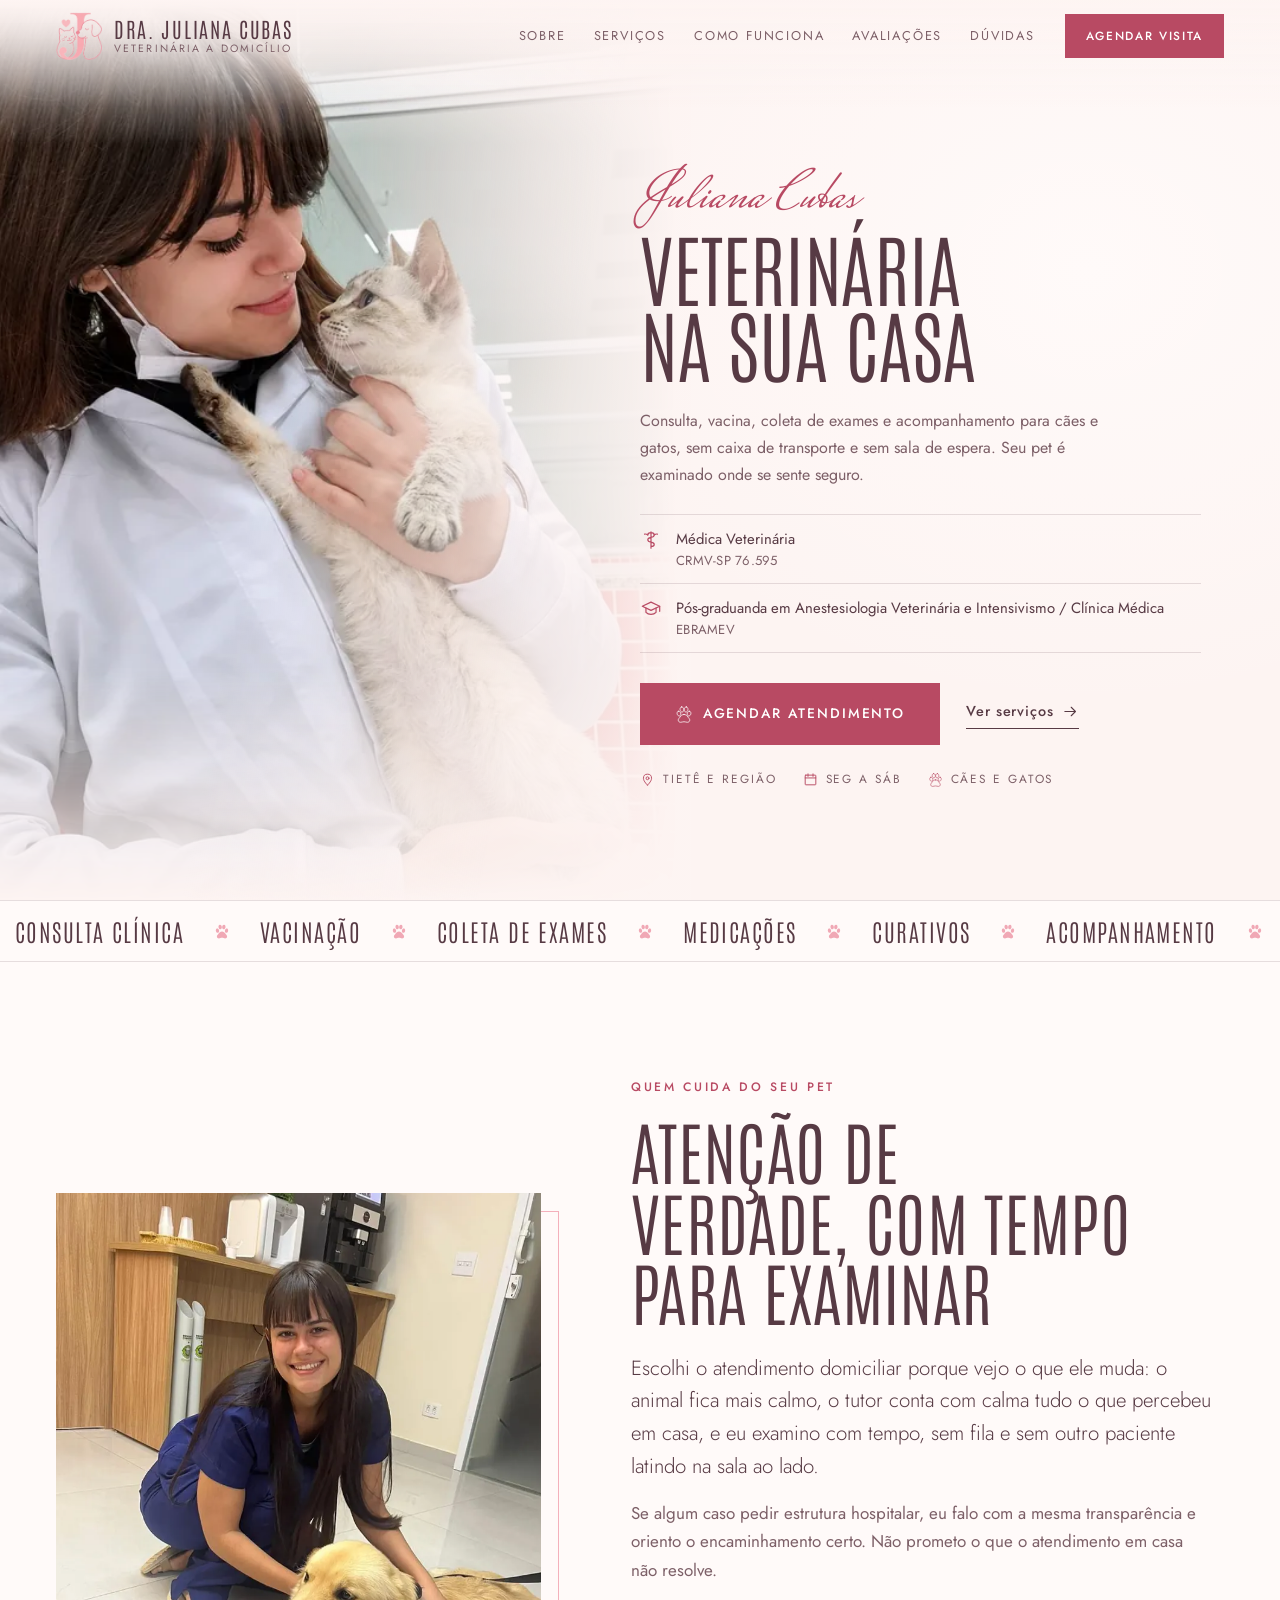
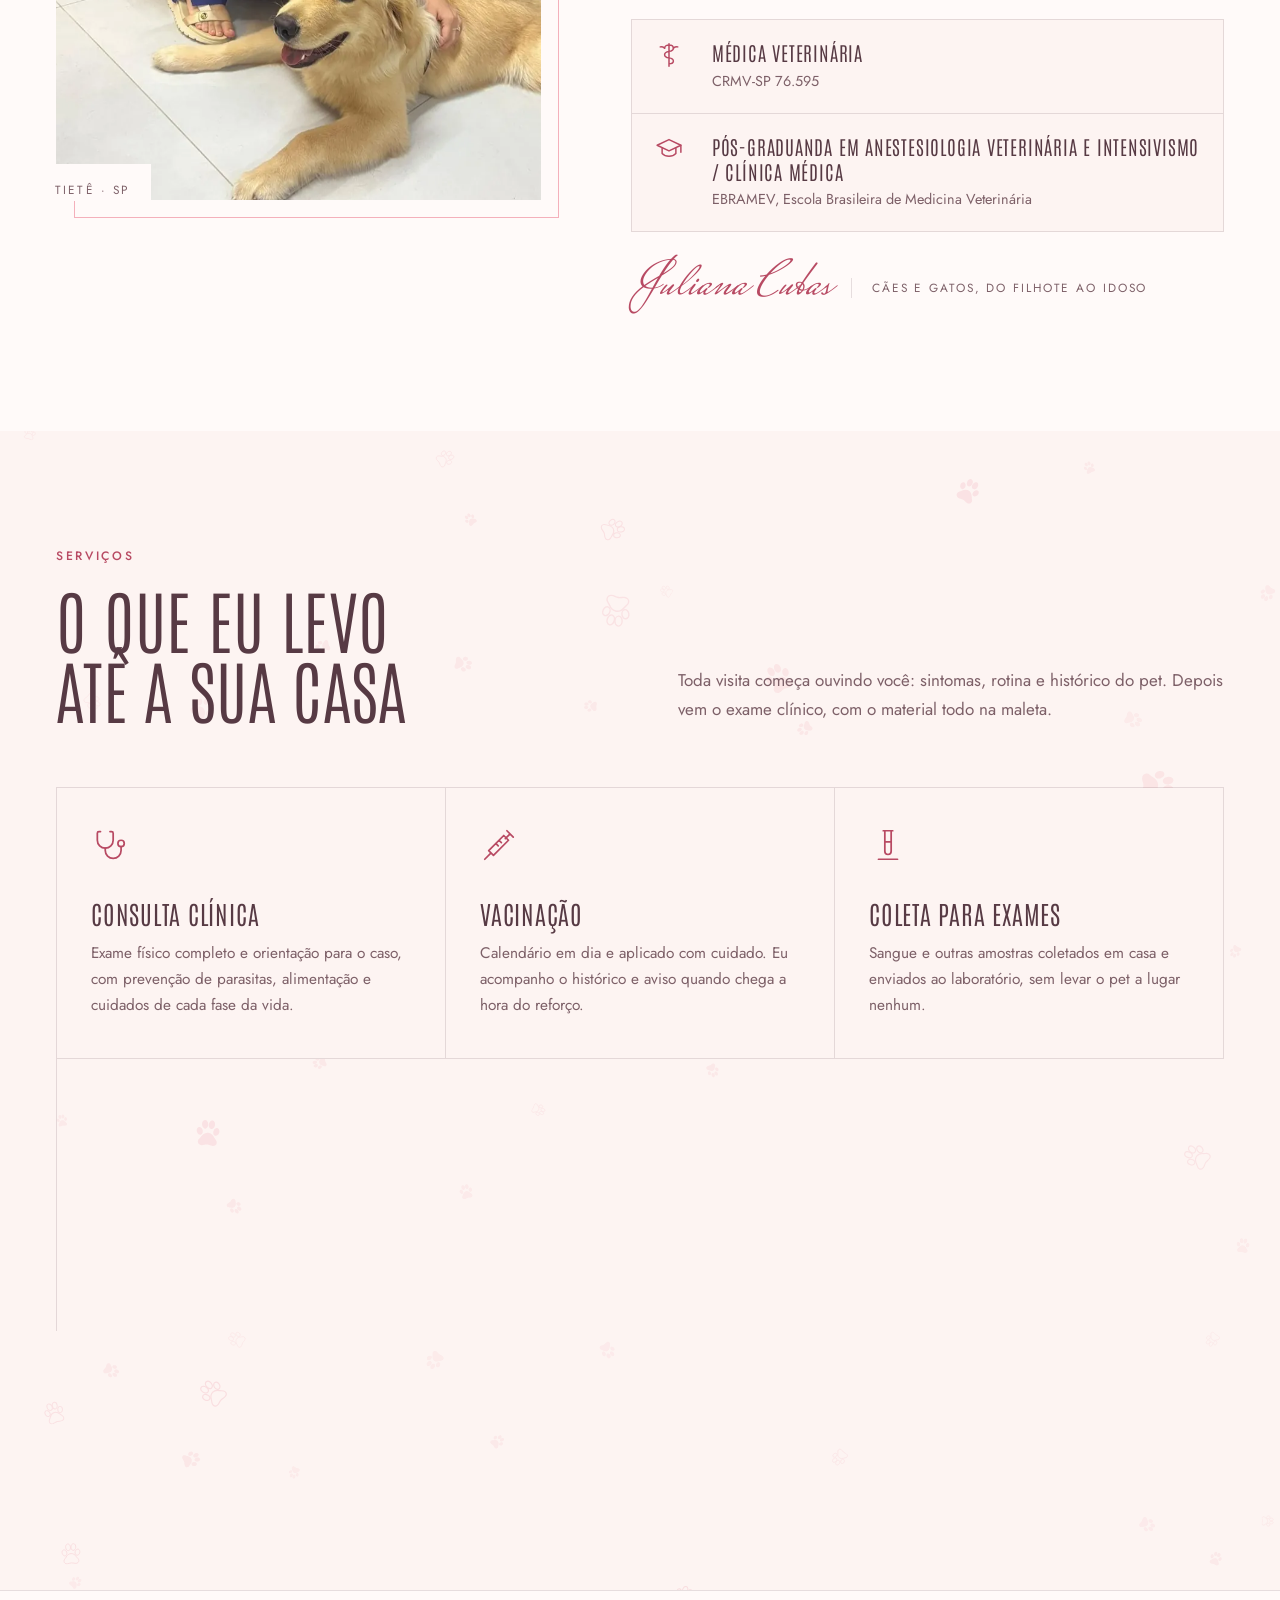
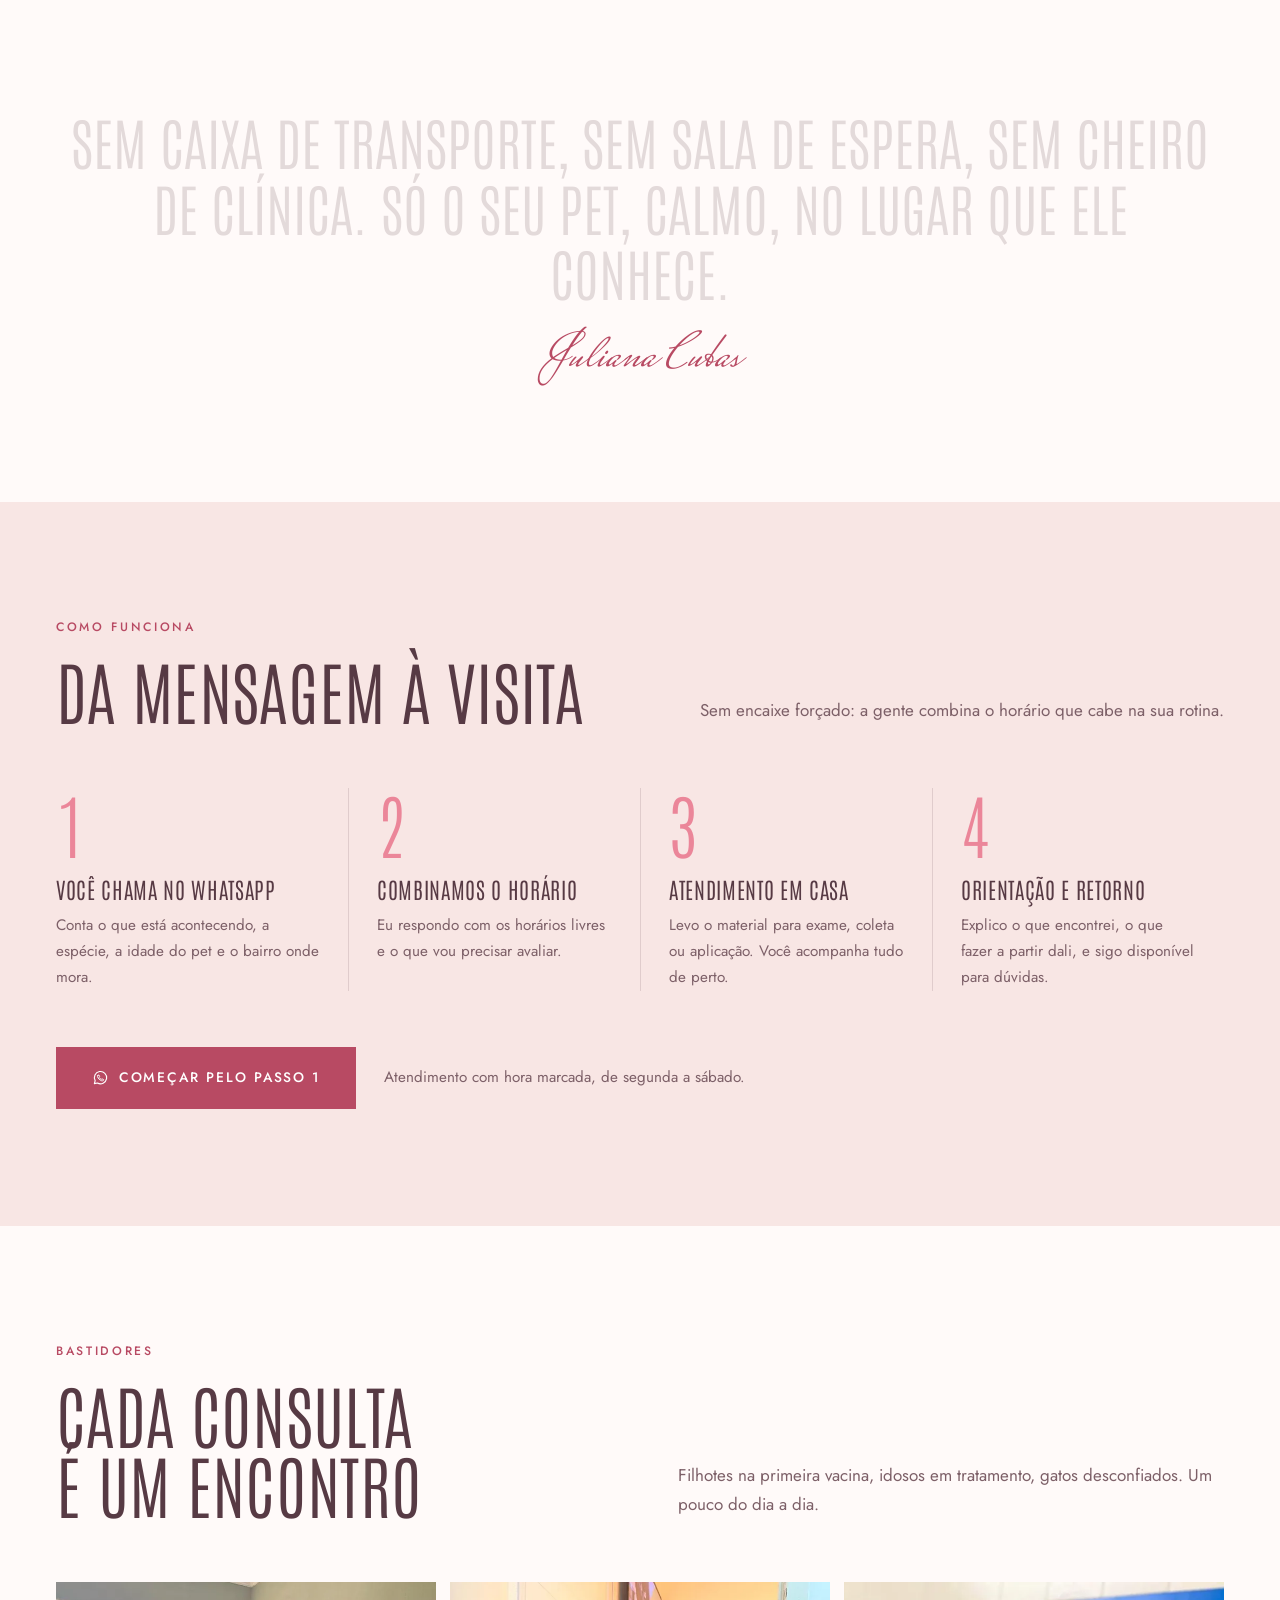
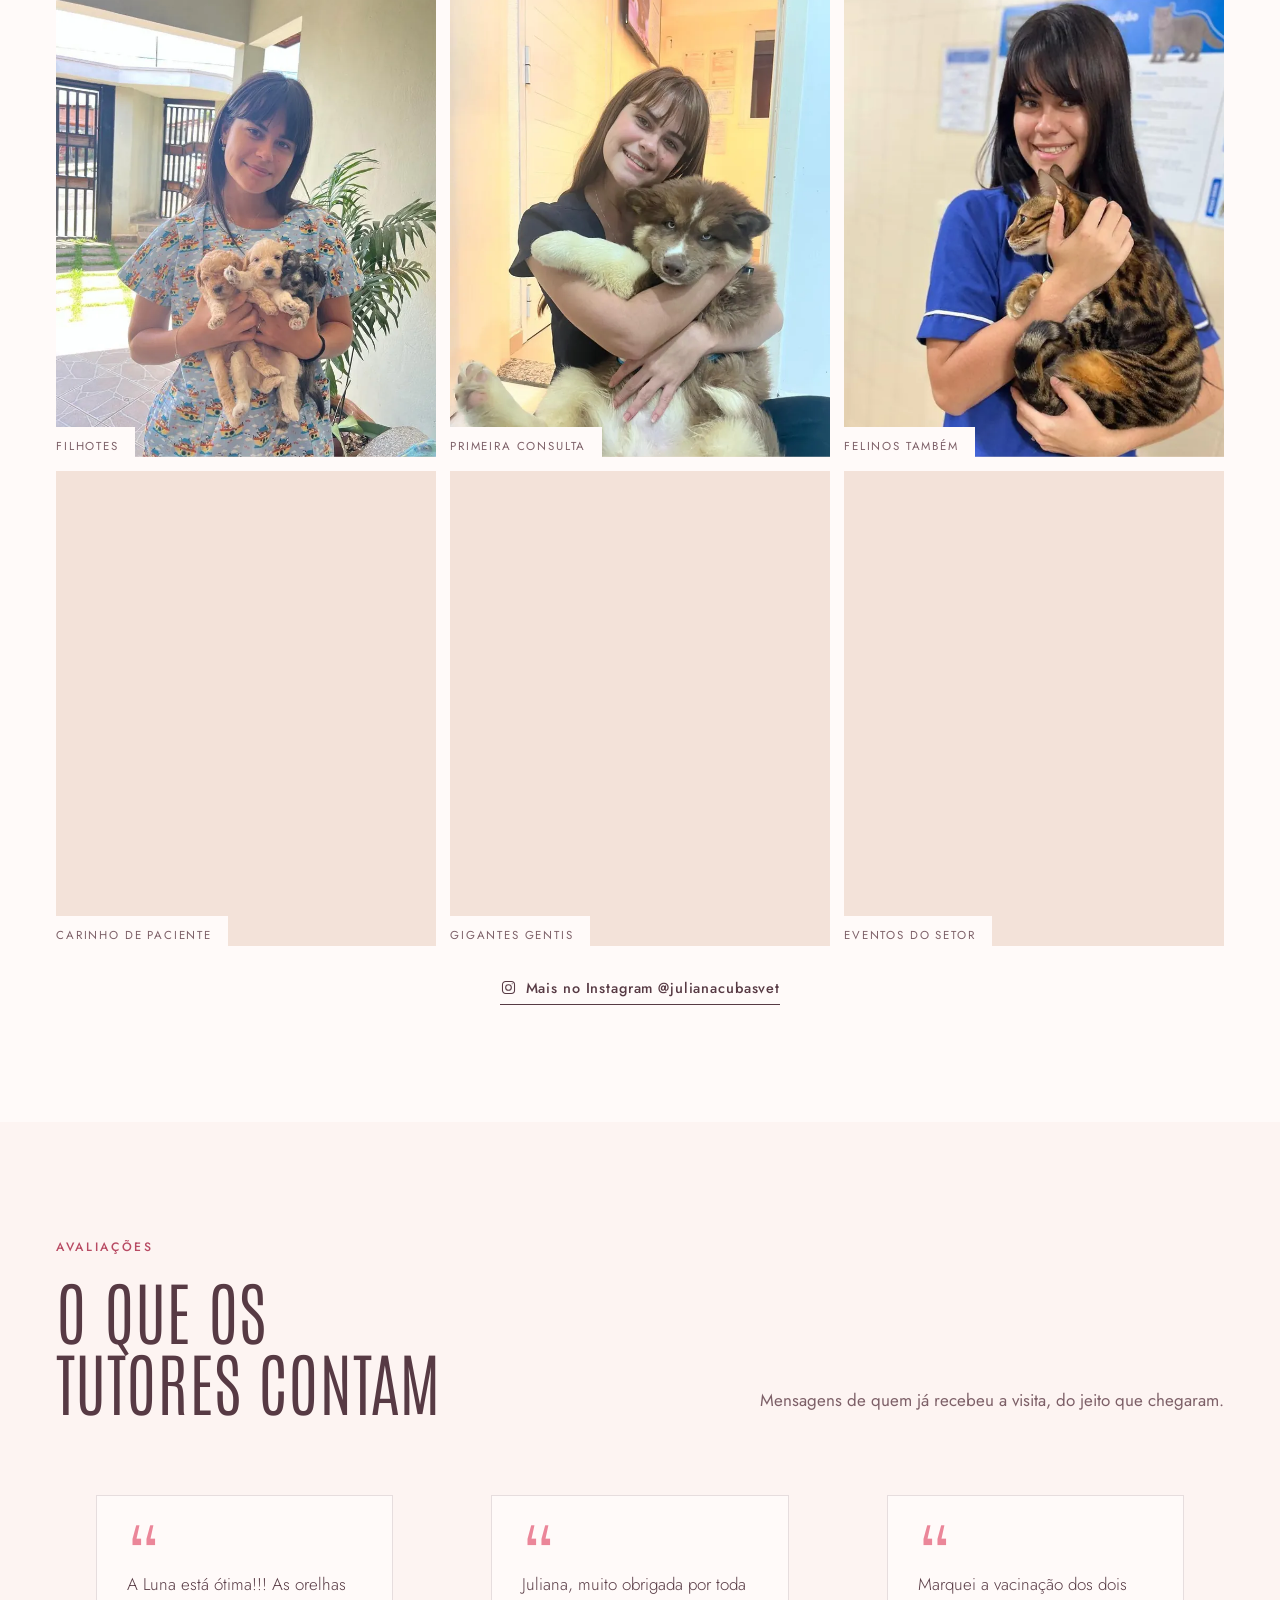
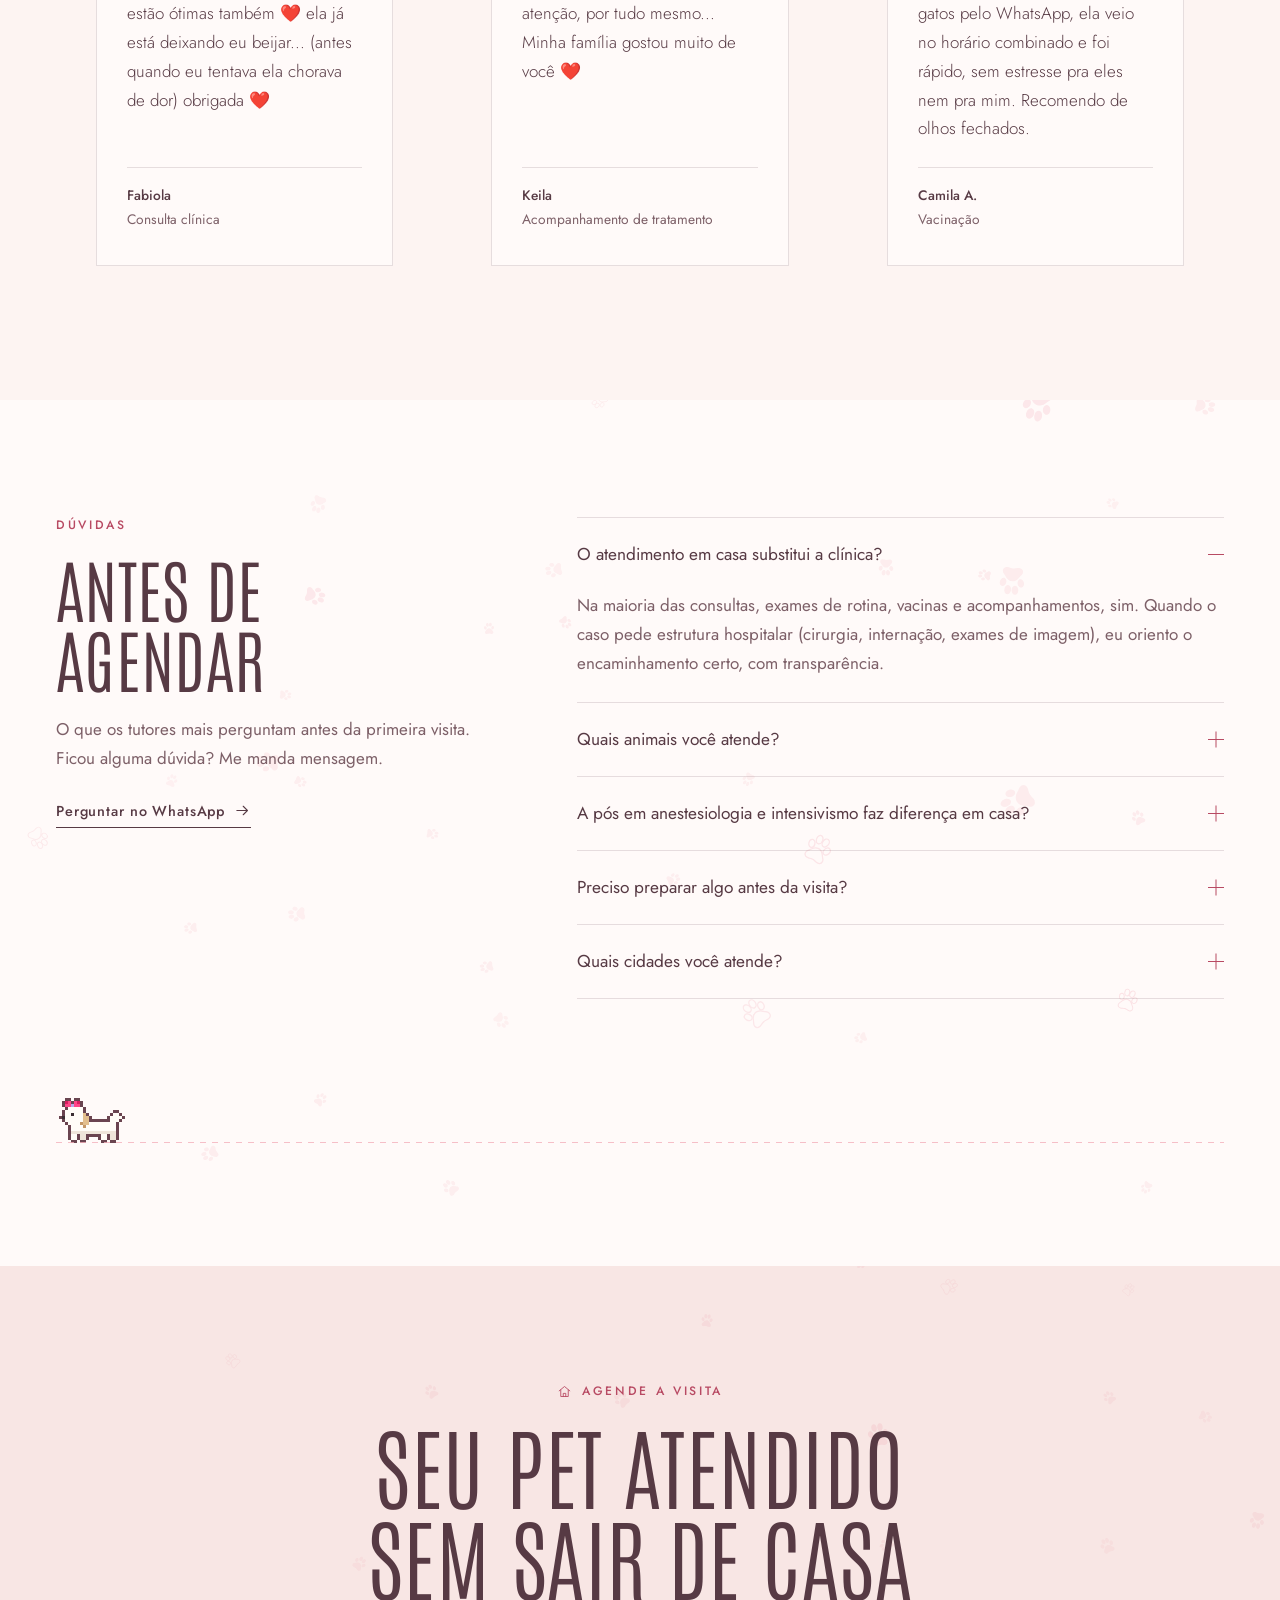
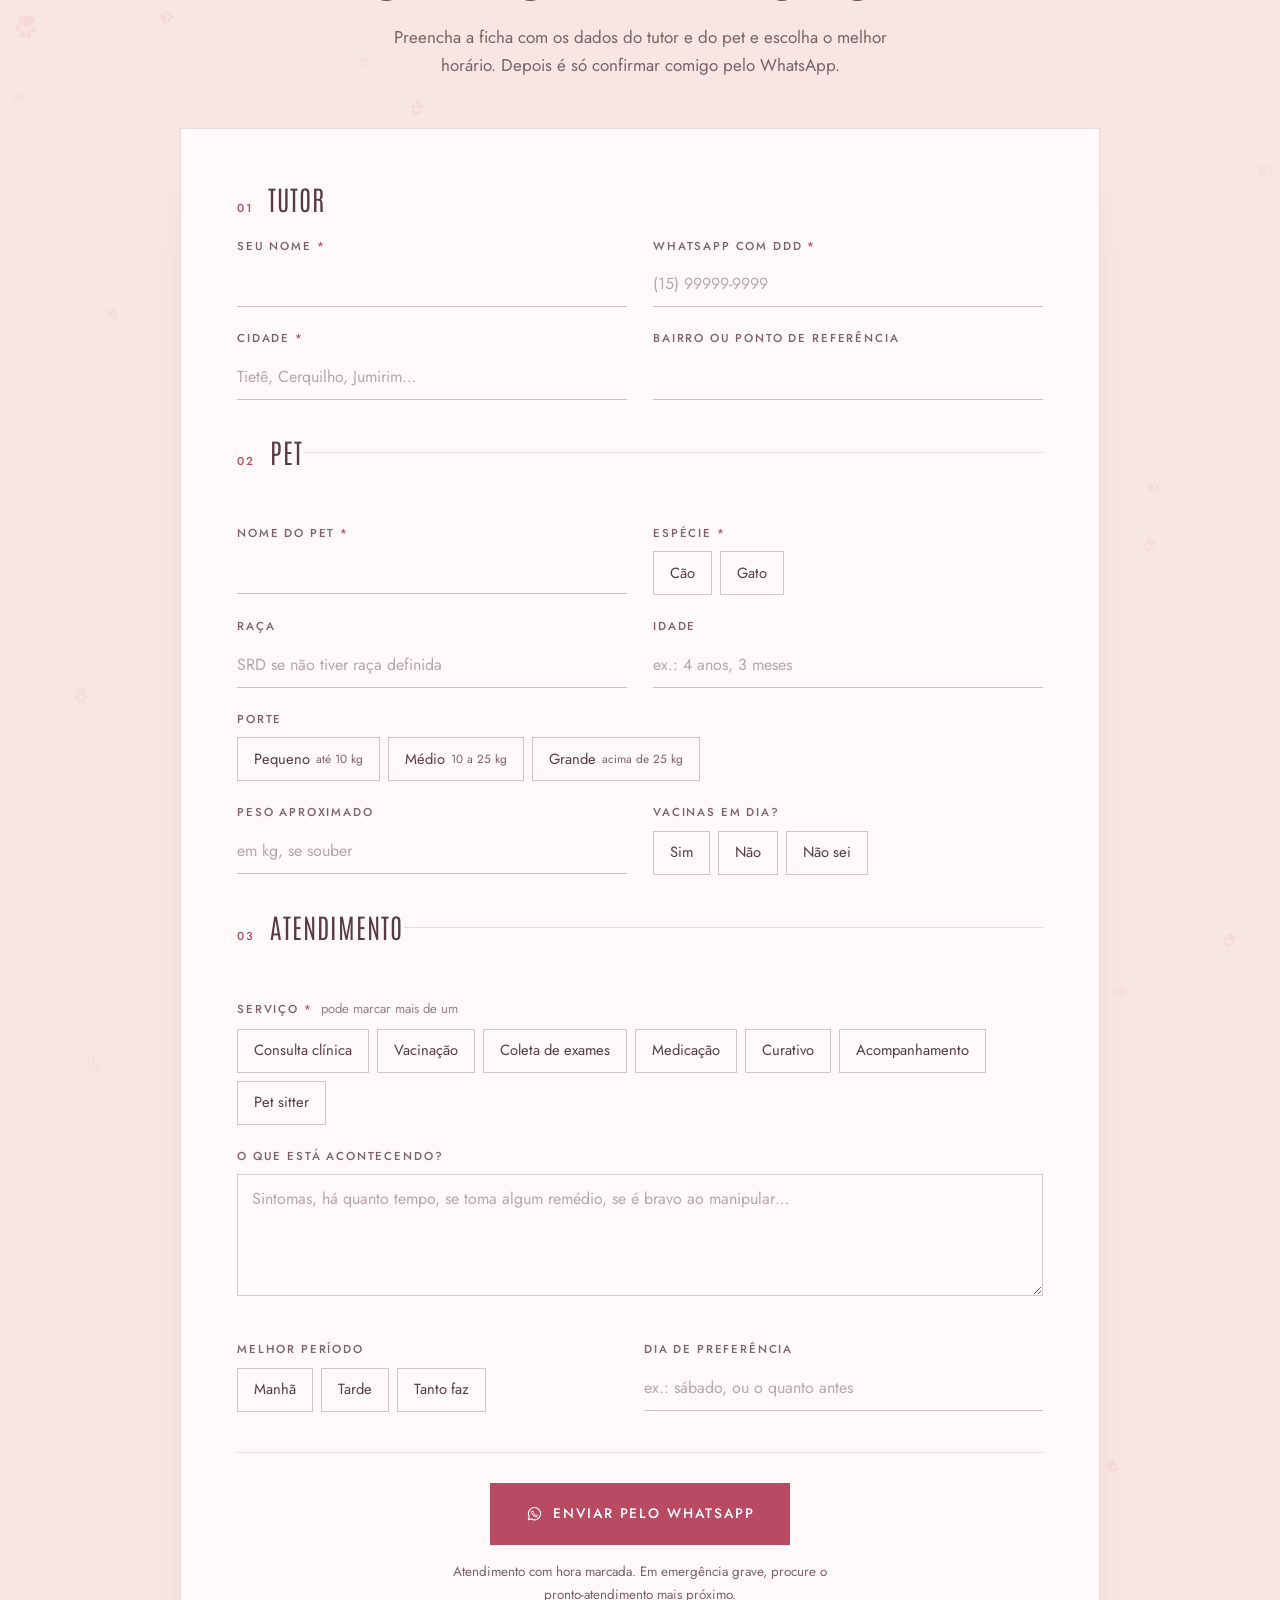
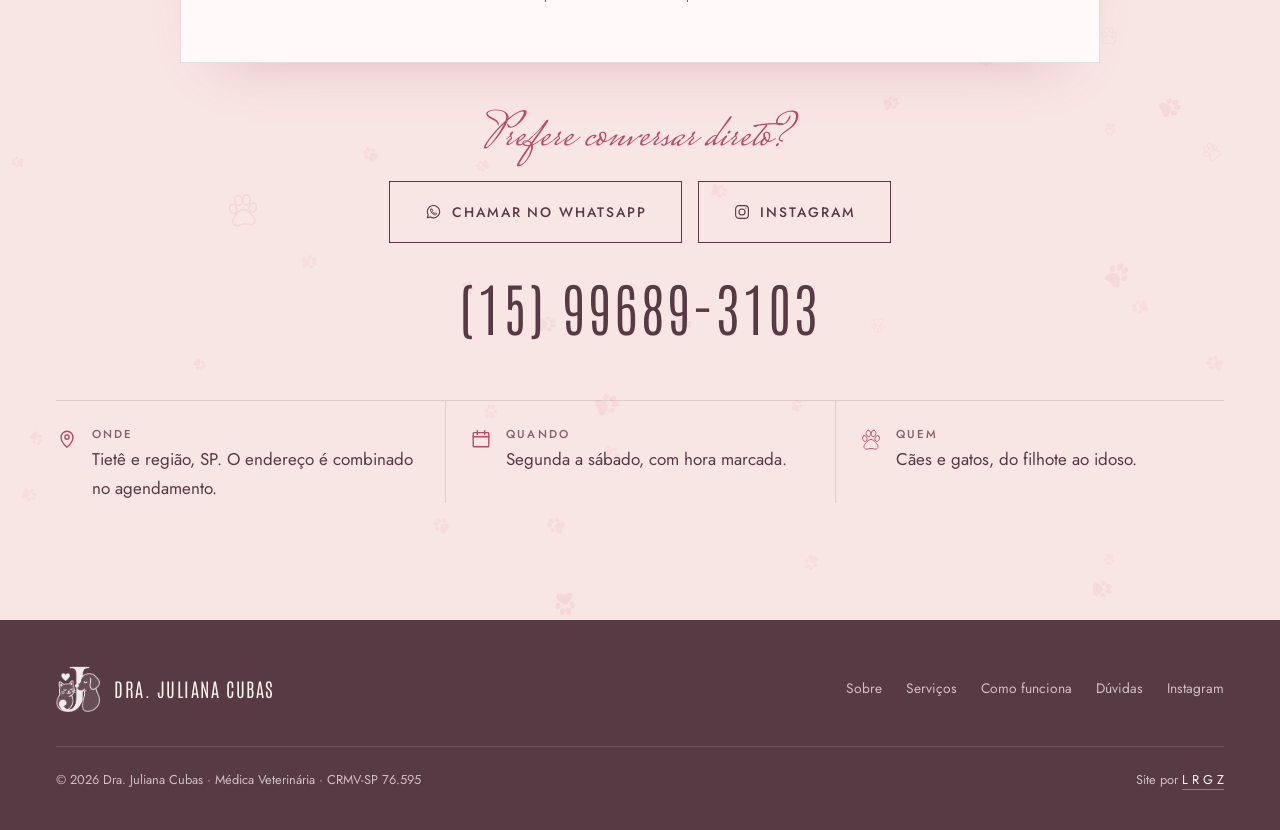
==== commit ab1d987e: "Liga o calendário ao serviço lrgz-agenda em produção (agenda de teste) Co-Authored-By: Claude Opus 5" ====
--- a/index.html
+++ b/index.html
@@ -328,7 +328,7 @@
           <label class="campo larga" id="campo-sitter" hidden><span>Datas do pet sitter</span><input name="sitter" placeholder="ex.: de 20 a 24/12, duas visitas por dia"></label>
           <label class="campo larga"><span>O que está acontecendo?</span><textarea name="relato" rows="4" placeholder="Sintomas, há quanto tempo, se toma algum remédio, se é bravo ao manipular…"></textarea></label>
           <div class="campo larga" role="group" aria-labelledby="l-agenda"><span id="l-agenda" data-rotulo-agenda hidden>Dia e horário <b>*</b></span>
-            <div class="agenda" id="agenda" data-api="" data-turnstile="" hidden></div>
+            <div class="agenda" id="agenda" data-api="https://lrgz-agenda.azeugral.workers.dev/v1/juliana-cubas" data-turnstile="0x4AAAAAAF1Ls_tYFmLOZhD7" hidden></div>
           </div>
           <div class="ficha-grade campo larga" id="agenda-plano-b">
             <div class="campo" role="radiogroup" aria-labelledby="l-periodo"><span id="l-periodo">Melhor período</span>
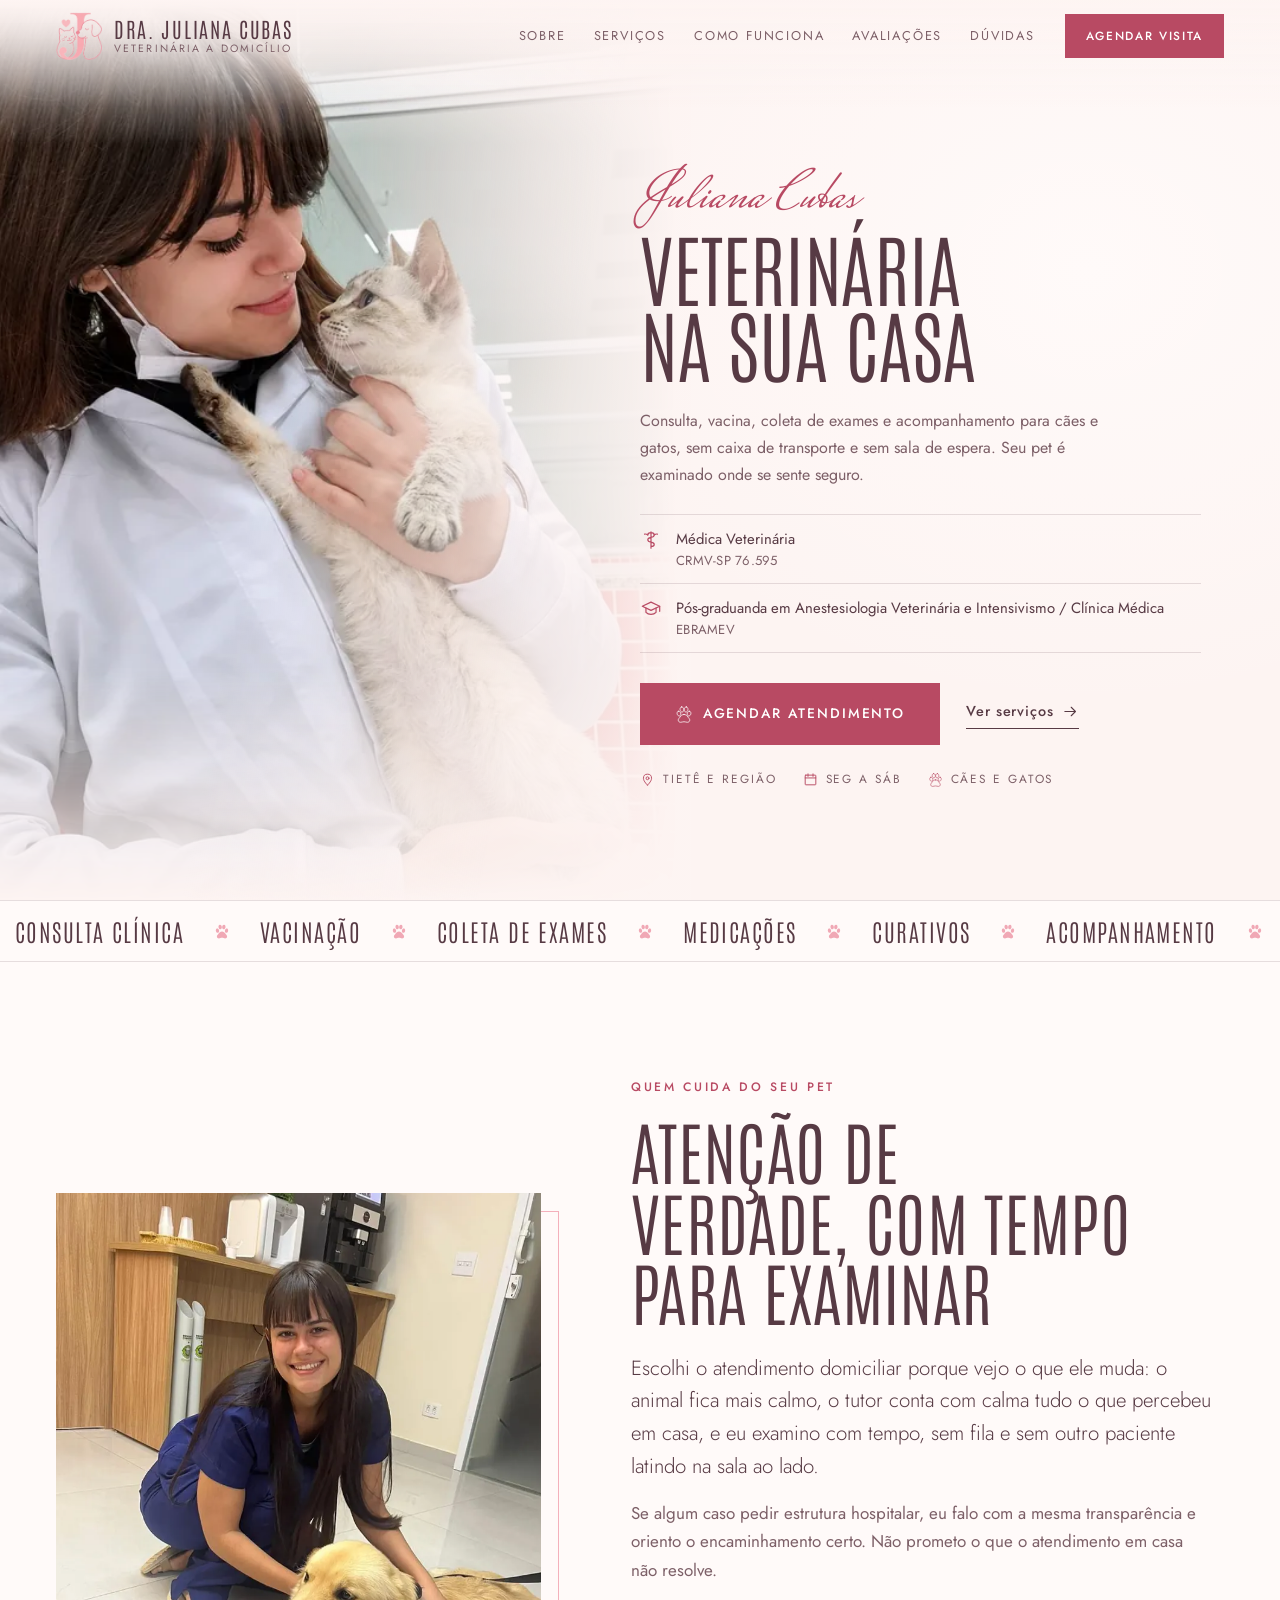
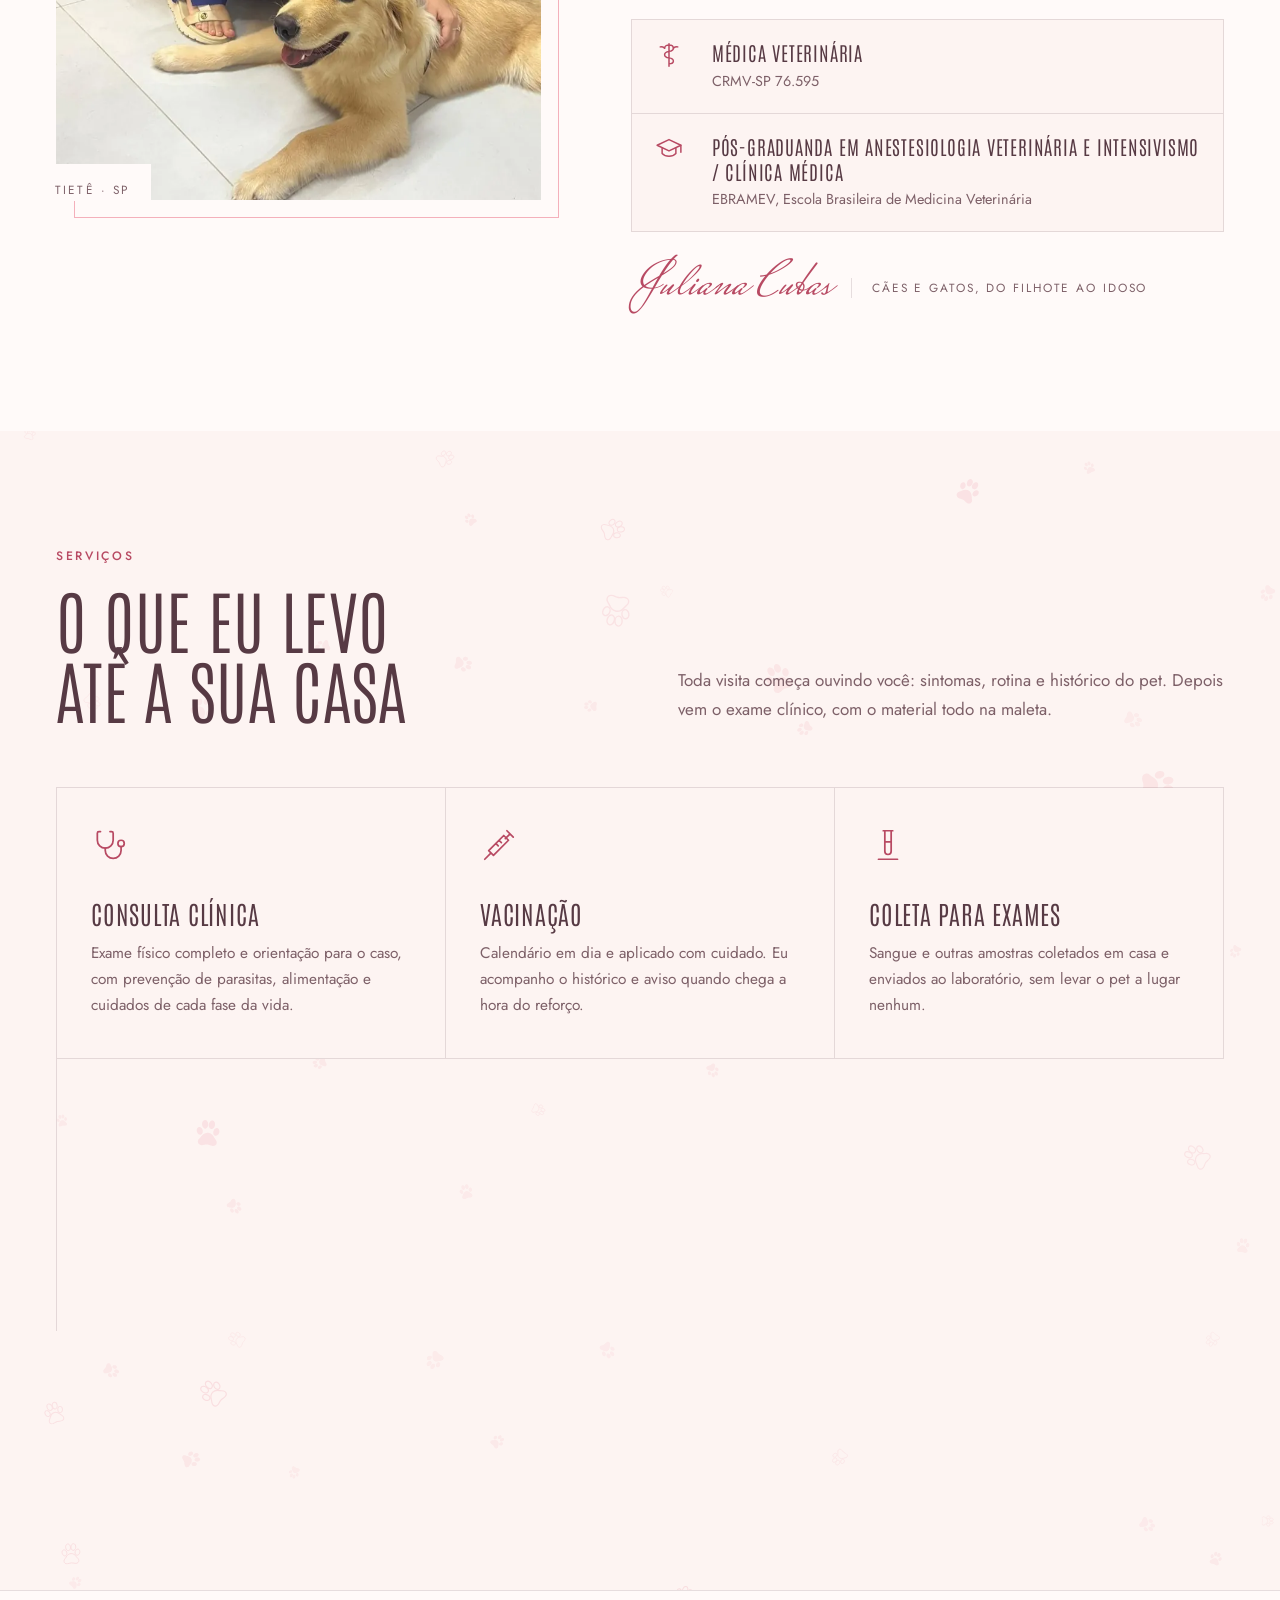
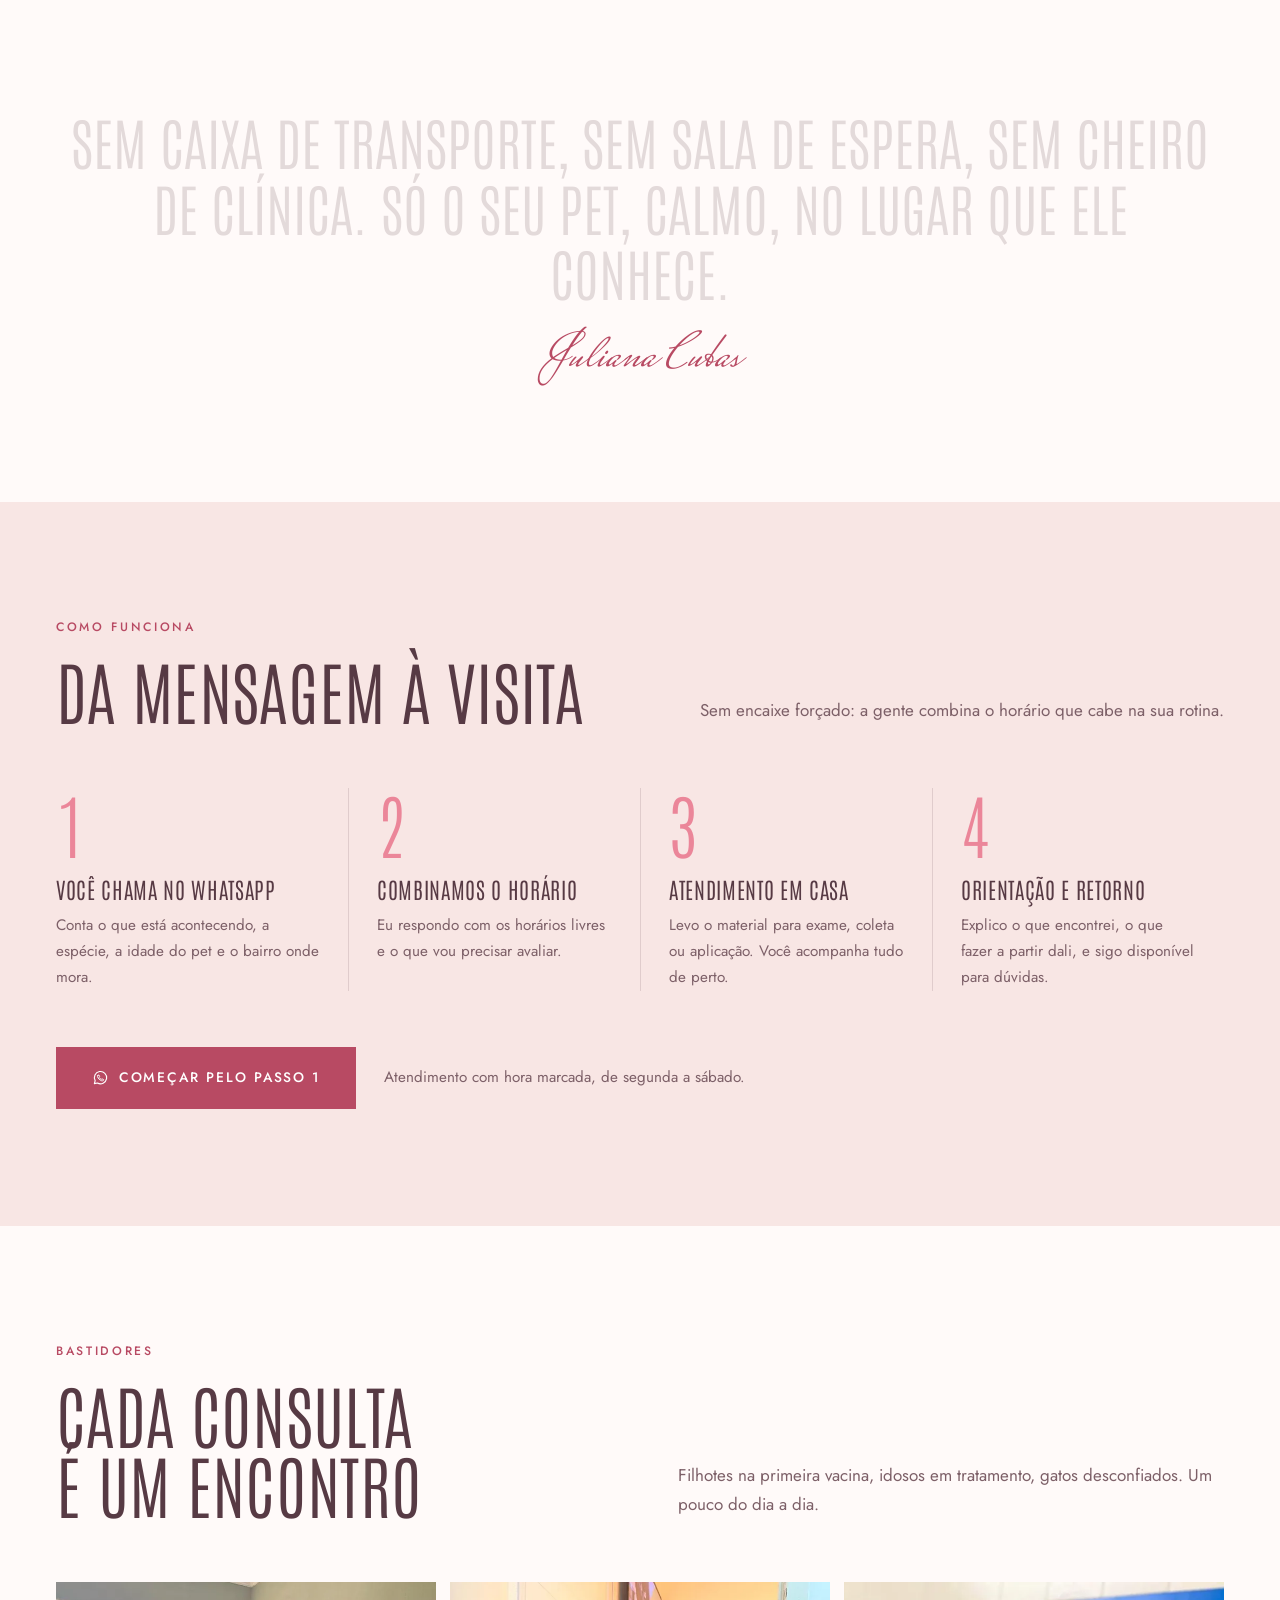
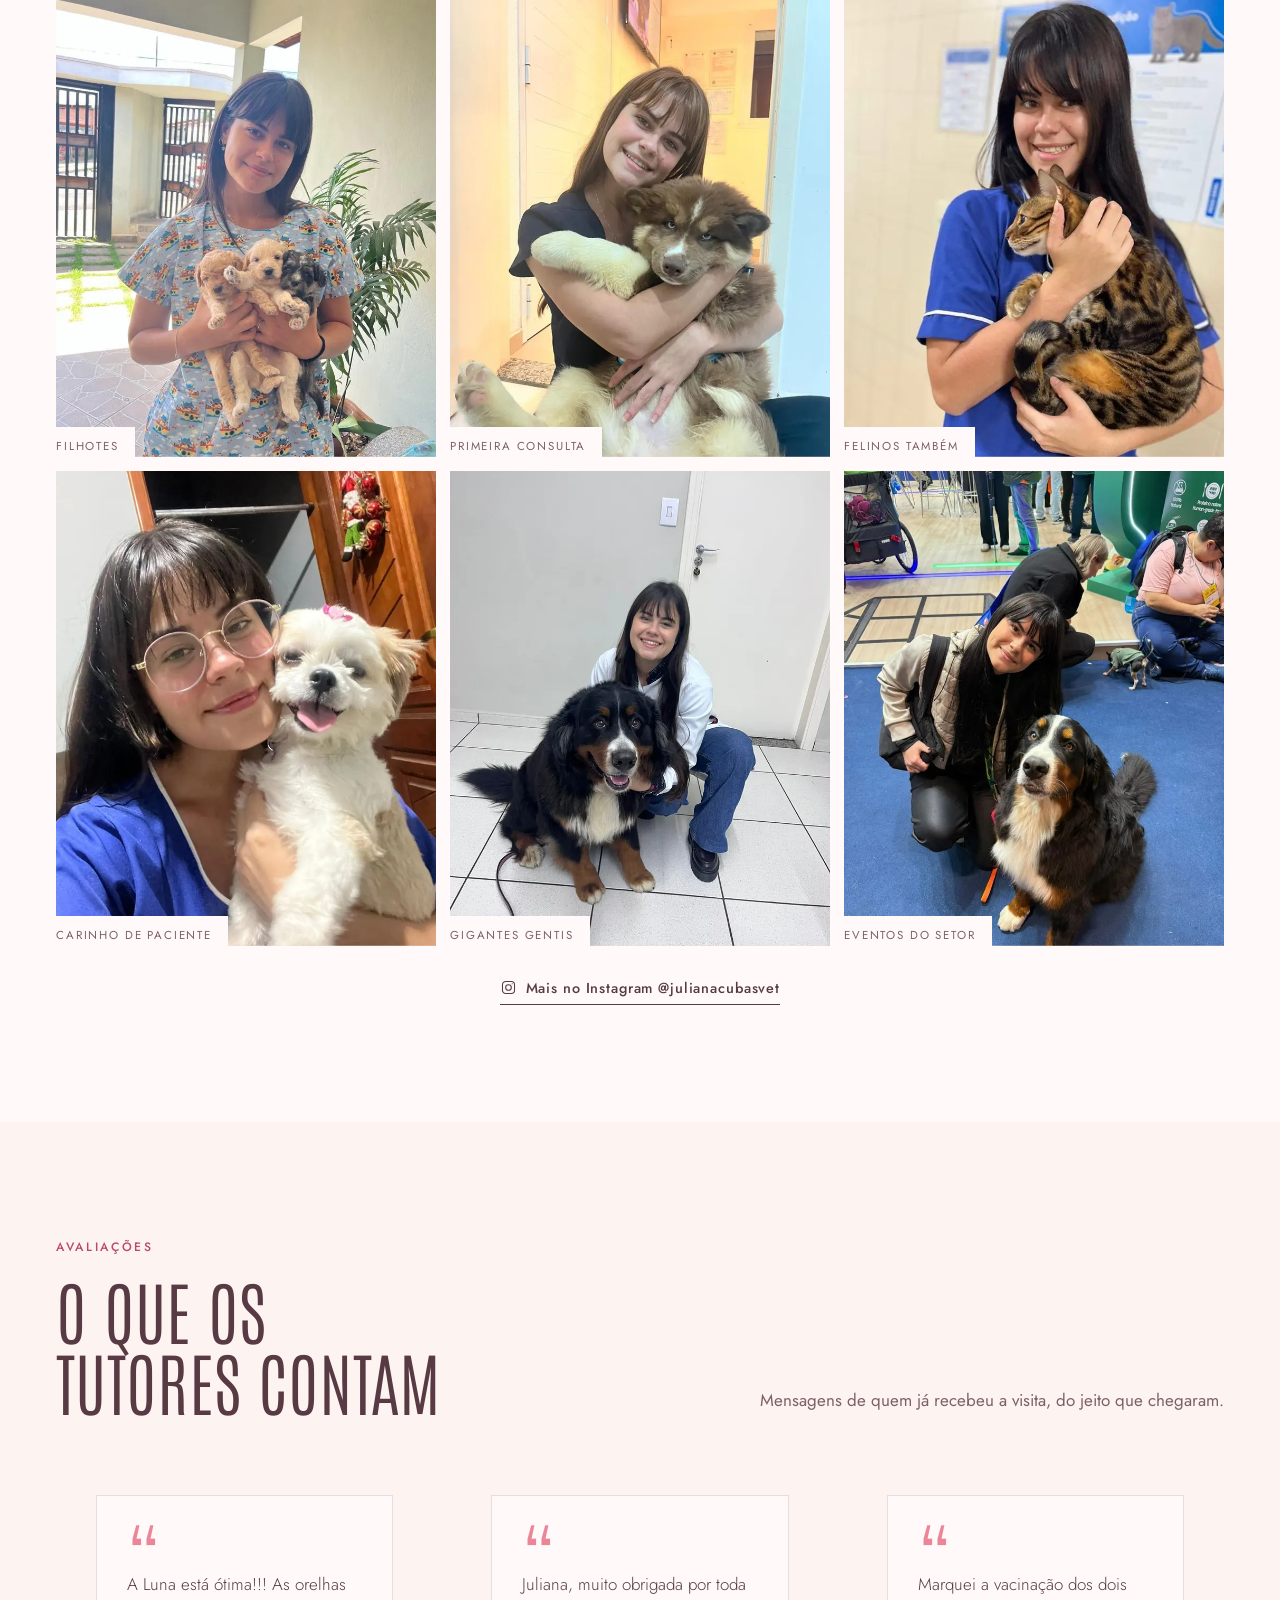
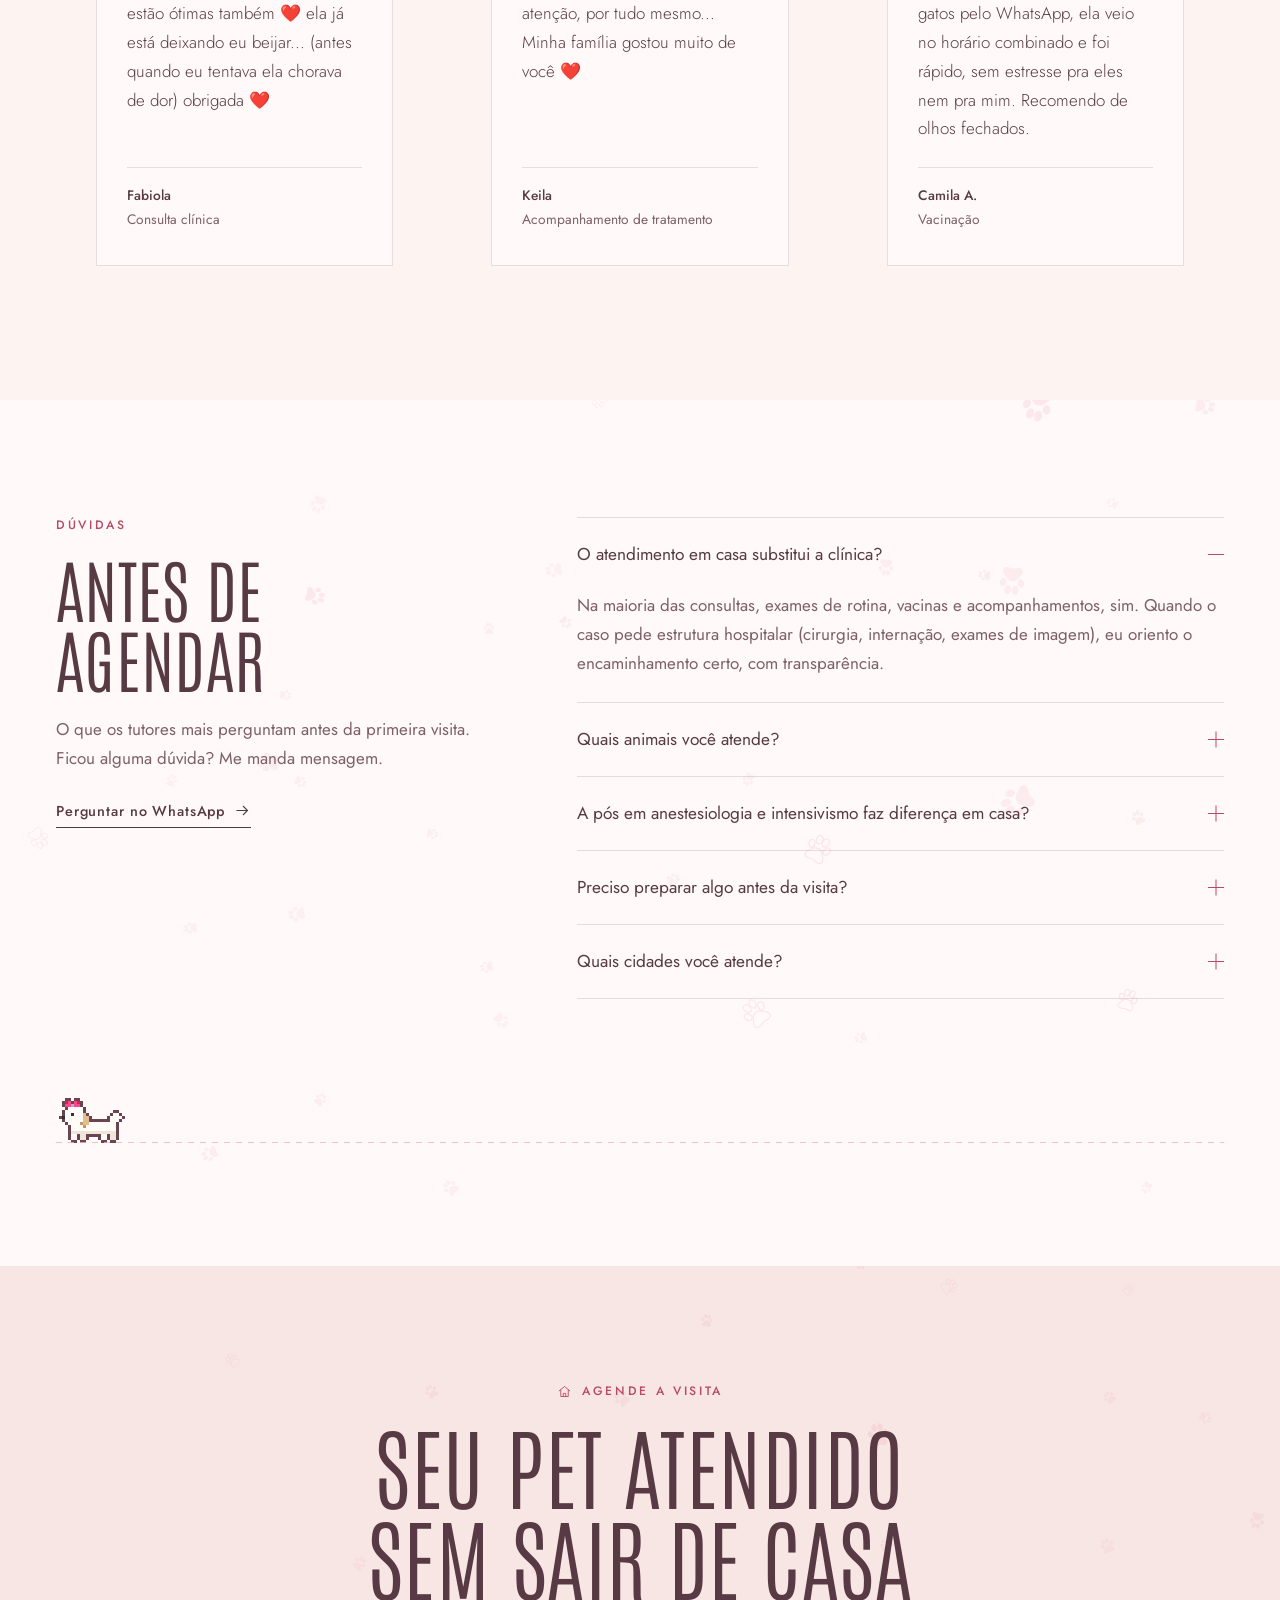
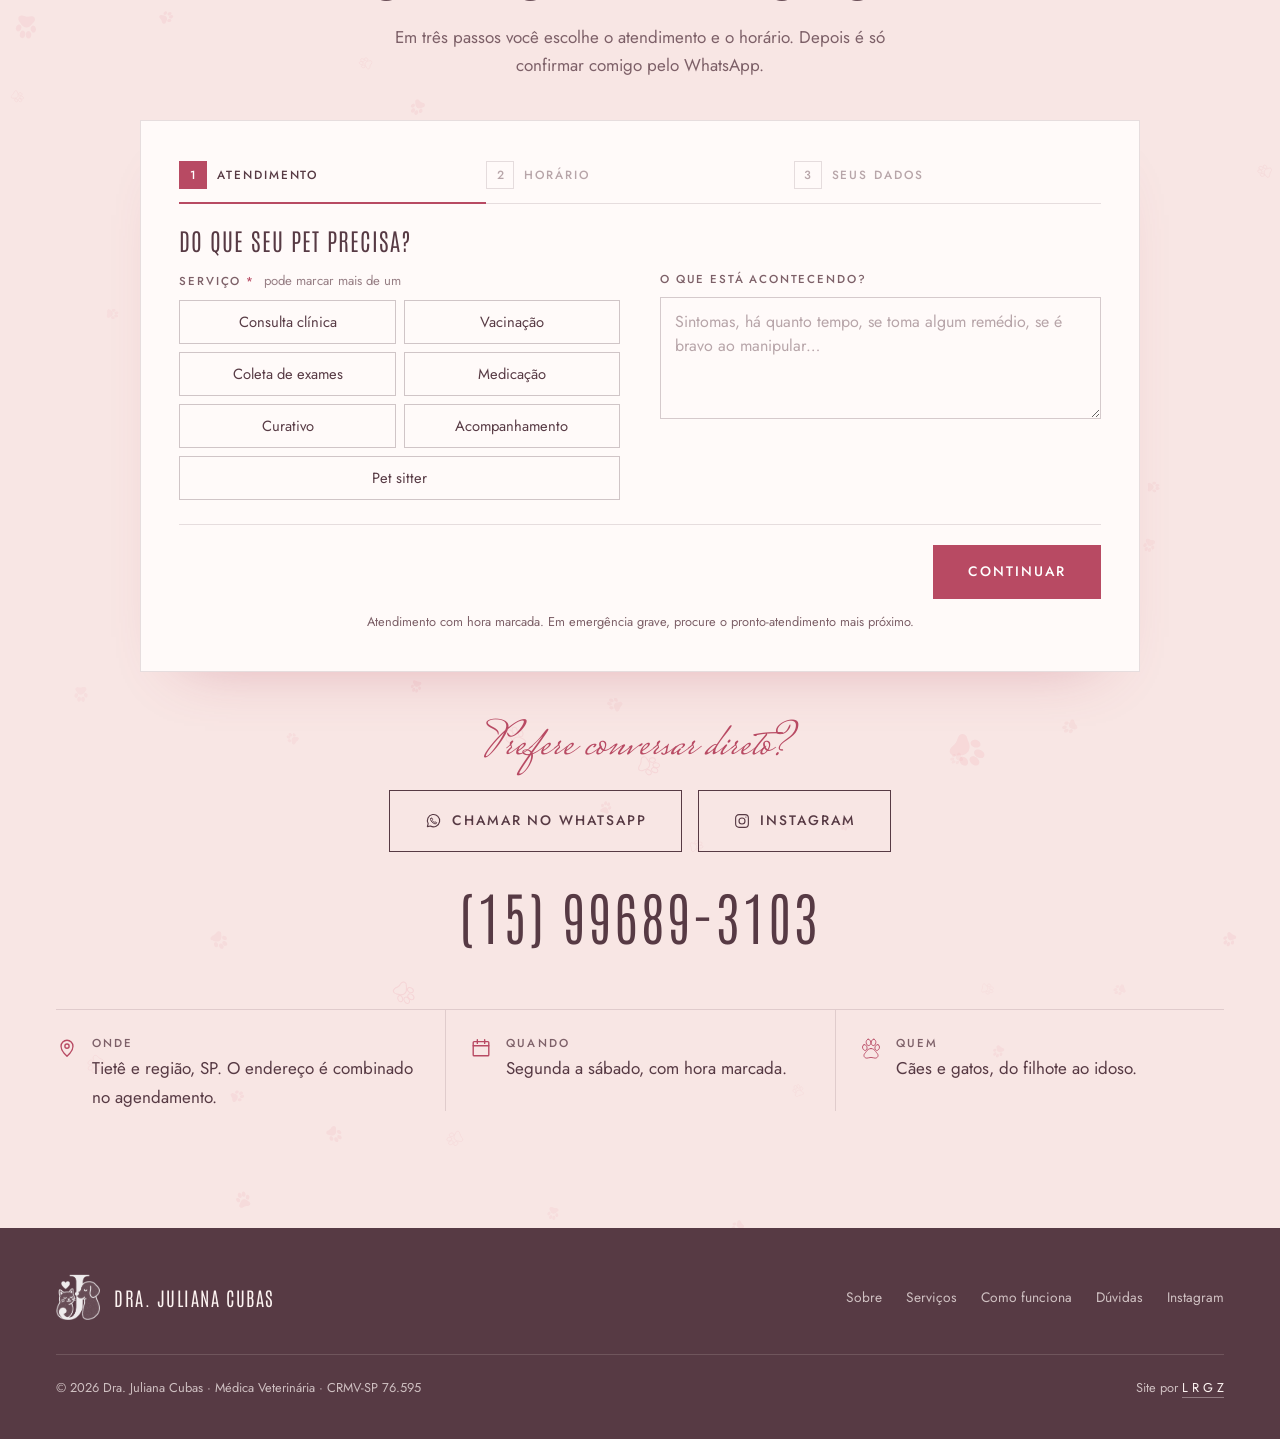
==== commit bfda5689: "Ficha em 3 etapas: atendimento, horário e dados, lado a lado no PC Co-Authored-By: Claude Opus 5.5 <" ====
--- a/index.html
+++ b/index.html
@@ -40,7 +40,7 @@
 <link rel="preload" as="font" type="font/woff2" href="assets/fontes/jost-latin.woff2" crossorigin>
 <link rel="preload" as="image" href="assets/img/hero.webp" imagesrcset="assets/img/hero-760.webp 760w, assets/img/hero.webp 1254w" imagesizes="(max-width: 900px) 100vw, 54vw">
 <link rel="stylesheet" href="assets/css/fontes.css?v=2">
-<link rel="stylesheet" href="assets/css/site.css?v=4">
+<link rel="stylesheet" href="assets/css/site.css?v=5">
 <noscript><style>.revela{opacity:1;transform:none}.galeria img{clip-path:none;transform:none}.gaveta{display:none}</style></noscript>
 </head>
 <body>
@@ -282,67 +282,95 @@
   <div class="caixa revela">
     <p class="chapeu"><svg class="ic" aria-hidden="true"><use href="#i-casa"/></svg>Agende a visita</p>
     <h2 class="titulo">Seu pet atendido sem sair de casa</h2>
-    <p class="texto">Preencha a ficha com os dados do tutor e do pet e escolha o melhor horário. Depois é só confirmar comigo pelo WhatsApp.</p>
+    <p class="texto">Em três passos você escolhe o atendimento e o horário. Depois é só confirmar comigo pelo WhatsApp.</p>
 
     <form class="ficha revela" id="ficha" novalidate>
-      <fieldset class="ficha-bloco">
-        <legend><span>01</span>Tutor</legend>
-        <div class="ficha-grade">
-          <label class="campo"><span>Seu nome <b>*</b></span><input name="tutor" autocomplete="name" required></label>
-          <label class="campo"><span>WhatsApp com DDD <b>*</b></span><input name="telefone" inputmode="tel" autocomplete="tel-national" required placeholder="(15) 99999-9999"></label>
-          <label class="campo"><span>Cidade <b>*</b></span><input name="cidade" list="cidades" autocomplete="address-level2" required placeholder="Tietê, Cerquilho, Jumirim…"></label>
-          <label class="campo"><span>Bairro ou ponto de referência</span><input name="bairro" autocomplete="address-level3"></label>
-        </div>
-        <datalist id="cidades"><option value="Tietê"><option value="Cerquilho"><option value="Jumirim"><option value="Laranjal Paulista"><option value="Porto Feliz"><option value="Boituva"></datalist>
-      </fieldset>
-
-      <fieldset class="ficha-bloco">
-        <legend><span>02</span>Pet</legend>
-        <div class="ficha-grade">
-          <label class="campo"><span>Nome do pet <b>*</b></span><input name="pet" required></label>
-          <div class="campo" role="radiogroup" aria-labelledby="l-especie"><span id="l-especie">Espécie <b>*</b></span>
-            <div class="opcoes"><label class="opcao"><input type="radio" name="especie" value="Cão" required><span>Cão</span></label><label class="opcao"><input type="radio" name="especie" value="Gato"><span>Gato</span></label></div></div>
-          <label class="campo"><span>Raça</span><input name="raca" placeholder="SRD se não tiver raça definida"></label>
-          <label class="campo"><span>Idade</span><input name="idade" placeholder="ex.: 4 anos, 3 meses"></label>
-          <div class="campo larga" role="radiogroup" aria-labelledby="l-porte"><span id="l-porte">Porte</span>
-            <div class="opcoes"><label class="opcao"><input type="radio" name="porte" value="Pequeno (até 10 kg)"><span>Pequeno <small>até 10 kg</small></span></label><label class="opcao"><input type="radio" name="porte" value="Médio (10 a 25 kg)"><span>Médio <small>10 a 25 kg</small></span></label><label class="opcao"><input type="radio" name="porte" value="Grande (acima de 25 kg)"><span>Grande <small>acima de 25 kg</small></span></label></div></div>
-          <label class="campo"><span>Peso aproximado</span><input name="peso" inputmode="decimal" placeholder="em kg, se souber"></label>
-          <div class="campo" role="radiogroup" aria-labelledby="l-vacinas"><span id="l-vacinas">Vacinas em dia?</span>
-            <div class="opcoes"><label class="opcao"><input type="radio" name="vacinas" value="Sim"><span>Sim</span></label><label class="opcao"><input type="radio" name="vacinas" value="Não"><span>Não</span></label><label class="opcao"><input type="radio" name="vacinas" value="Não sei"><span>Não sei</span></label></div></div>
+      <ol class="etapas" id="etapas" aria-label="Etapas do agendamento" hidden>
+        <li><button type="button" data-ir="1"><b>1</b><span>Atendimento</span></button></li>
+        <li><button type="button" data-ir="2"><b>2</b><span>Horário</span></button></li>
+        <li><button type="button" data-ir="3"><b>3</b><span>Seus dados</span></button></li>
+      </ol>
+      <p class="ficha-resumo" id="ficha-resumo" hidden></p>
+
+      <fieldset class="ficha-bloco" data-etapa="1">
+        <legend>Do que seu pet precisa?</legend>
+        <div class="ficha-duas">
+          <div class="campo" role="group" aria-labelledby="l-servico"><span id="l-servico">Serviço <b>*</b> <em>pode marcar mais de um</em></span>
+            <div class="opcoes opcoes-grade">
+              <label class="opcao"><input type="checkbox" name="servico" value="Consulta clínica"><span>Consulta clínica</span></label>
+              <label class="opcao"><input type="checkbox" name="servico" value="Vacinação"><span>Vacinação</span></label>
+              <label class="opcao"><input type="checkbox" name="servico" value="Coleta de exames"><span>Coleta de exames</span></label>
+              <label class="opcao"><input type="checkbox" name="servico" value="Medicação"><span>Medicação</span></label>
+              <label class="opcao"><input type="checkbox" name="servico" value="Curativo"><span>Curativo</span></label>
+              <label class="opcao"><input type="checkbox" name="servico" value="Acompanhamento"><span>Acompanhamento</span></label>
+              <label class="opcao"><input type="checkbox" name="servico" value="Pet sitter"><span>Pet sitter</span></label>
+            </div></div>
+          <div class="ficha-coluna">
+            <label class="campo" id="campo-sitter" hidden><span>Datas do pet sitter</span><input name="sitter" placeholder="ex.: de 20 a 24/12, duas visitas por dia"></label>
+            <label class="campo"><span>O que está acontecendo?</span><textarea name="relato" rows="4" placeholder="Sintomas, há quanto tempo, se toma algum remédio, se é bravo ao manipular…"></textarea></label>
+          </div>
         </div>
       </fieldset>
 
-      <fieldset class="ficha-bloco">
-        <legend><span>03</span>Atendimento</legend>
-        <div class="campo larga" role="group" aria-labelledby="l-servico"><span id="l-servico">Serviço <b>*</b> <em>pode marcar mais de um</em></span>
-          <div class="opcoes">
-            <label class="opcao"><input type="checkbox" name="servico" value="Consulta clínica"><span>Consulta clínica</span></label>
-            <label class="opcao"><input type="checkbox" name="servico" value="Vacinação"><span>Vacinação</span></label>
-            <label class="opcao"><input type="checkbox" name="servico" value="Coleta de exames"><span>Coleta de exames</span></label>
-            <label class="opcao"><input type="checkbox" name="servico" value="Medicação"><span>Medicação</span></label>
-            <label class="opcao"><input type="checkbox" name="servico" value="Curativo"><span>Curativo</span></label>
-            <label class="opcao"><input type="checkbox" name="servico" value="Acompanhamento"><span>Acompanhamento</span></label>
-            <label class="opcao"><input type="checkbox" name="servico" value="Pet sitter"><span>Pet sitter</span></label>
-          </div></div>
-        <div class="ficha-grade">
-          <label class="campo larga" id="campo-sitter" hidden><span>Datas do pet sitter</span><input name="sitter" placeholder="ex.: de 20 a 24/12, duas visitas por dia"></label>
-          <label class="campo larga"><span>O que está acontecendo?</span><textarea name="relato" rows="4" placeholder="Sintomas, há quanto tempo, se toma algum remédio, se é bravo ao manipular…"></textarea></label>
-          <div class="campo larga" role="group" aria-labelledby="l-agenda"><span id="l-agenda" data-rotulo-agenda hidden>Dia e horário <b>*</b></span>
-            <div class="agenda" id="agenda" data-api="https://lrgz-agenda.azeugral.workers.dev/v1/juliana-cubas" data-turnstile="0x4AAAAAAF1Ls_tYFmLOZhD7" hidden></div>
-          </div>
-          <div class="ficha-grade campo larga" id="agenda-plano-b">
-            <div class="campo" role="radiogroup" aria-labelledby="l-periodo"><span id="l-periodo">Melhor período</span>
+      <fieldset class="ficha-bloco" data-etapa="2">
+        <legend>Quando fica melhor?</legend>
+        <div class="campo" role="group" aria-labelledby="l-agenda"><span id="l-agenda" data-rotulo-agenda hidden>Dia e horário <b>*</b></span>
+          <div class="agenda" id="agenda" data-api="https://lrgz-agenda.azeugral.workers.dev/v1/juliana-cubas" data-turnstile="0x4AAAAAAF1Ls_tYFmLOZhD7" hidden></div>
+        </div>
+        <div class="ficha-grade" id="agenda-plano-b">
+          <div class="campo" role="radiogroup" aria-labelledby="l-periodo"><span id="l-periodo">Melhor período</span>
             <div class="opcoes"><label class="opcao"><input type="radio" name="periodo" value="Manhã"><span>Manhã</span></label><label class="opcao"><input type="radio" name="periodo" value="Tarde"><span>Tarde</span></label><label class="opcao"><input type="radio" name="periodo" value="Tanto faz"><span>Tanto faz</span></label></div></div>
           <label class="campo"><span>Dia de preferência</span><input name="dia" placeholder="ex.: sábado, ou o quanto antes"></label>
-          </div>
-          <div id="agenda-verificacao" class="campo larga agenda-verificacao"></div>
-          <label class="pote" aria-hidden="true">Não preencha<input name="site" tabindex="-1" autocomplete="off"></label>
         </div>
       </fieldset>
 
+      <fieldset class="ficha-bloco" data-etapa="3">
+        <legend>Quem vamos atender?</legend>
+        <div class="ficha-duas">
+          <div class="ficha-coluna">
+            <p class="ficha-sub">Você</p>
+            <label class="campo"><span>Seu nome <b>*</b></span><input name="tutor" autocomplete="name" required></label>
+            <label class="campo"><span>WhatsApp com DDD <b>*</b></span><input name="telefone" inputmode="tel" autocomplete="tel-national" required placeholder="(15) 99999-9999"></label>
+            <div class="ficha-par">
+              <label class="campo"><span>Cidade <b>*</b></span><input name="cidade" list="cidades" autocomplete="address-level2" required placeholder="Tietê"></label>
+              <label class="campo"><span>Bairro</span><input name="bairro" autocomplete="address-level3"></label>
+            </div>
+            <datalist id="cidades"><option value="Tietê"><option value="Cerquilho"><option value="Jumirim"><option value="Laranjal Paulista"><option value="Porto Feliz"><option value="Boituva"></datalist>
+          </div>
+          <div class="ficha-coluna">
+            <p class="ficha-sub">O pet</p>
+            <label class="campo"><span>Nome do pet <b>*</b></span><input name="pet" required></label>
+            <div class="campo" role="radiogroup" aria-labelledby="l-especie"><span id="l-especie">Espécie <b>*</b></span>
+              <div class="opcoes"><label class="opcao"><input type="radio" name="especie" value="Cão" required><span>Cão</span></label><label class="opcao"><input type="radio" name="especie" value="Gato"><span>Gato</span></label></div></div>
+            <details class="ficha-mais">
+              <summary>Mais sobre o pet <em>opcional</em></summary>
+              <div class="ficha-mais-corpo">
+                <div class="ficha-par">
+                  <label class="campo"><span>Raça</span><input name="raca" placeholder="SRD, se não tiver"></label>
+                  <label class="campo"><span>Idade</span><input name="idade" placeholder="ex.: 4 anos"></label>
+                </div>
+                <div class="campo" role="radiogroup" aria-labelledby="l-porte"><span id="l-porte">Porte</span>
+                  <div class="opcoes"><label class="opcao"><input type="radio" name="porte" value="Pequeno (até 10 kg)"><span>Pequeno</span></label><label class="opcao"><input type="radio" name="porte" value="Médio (10 a 25 kg)"><span>Médio</span></label><label class="opcao"><input type="radio" name="porte" value="Grande (acima de 25 kg)"><span>Grande</span></label></div></div>
+                <div class="ficha-par">
+                  <label class="campo"><span>Peso</span><input name="peso" inputmode="decimal" placeholder="em kg"></label>
+                  <div class="campo" role="radiogroup" aria-labelledby="l-vacinas"><span id="l-vacinas">Vacinas em dia?</span>
+                    <div class="opcoes"><label class="opcao"><input type="radio" name="vacinas" value="Sim"><span>Sim</span></label><label class="opcao"><input type="radio" name="vacinas" value="Não"><span>Não</span></label><label class="opcao"><input type="radio" name="vacinas" value="Não sei"><span>Não sei</span></label></div></div>
+                </div>
+              </div>
+            </details>
+          </div>
+        </div>
+      </fieldset>
+      <label class="pote" aria-hidden="true">Não preencha<input name="site" tabindex="-1" autocomplete="off"></label>
+
       <div class="ficha-fim">
         <p class="ficha-aviso" role="alert" aria-live="polite" hidden></p>
-        <button class="btn btn-cheio btn-grande" type="submit"><svg class="ic" aria-hidden="true"><use href="#i-wpp"/></svg><span id="ficha-enviar">Enviar pelo WhatsApp</span></button>
+        <div id="agenda-verificacao" class="agenda-verificacao"></div>
+        <div class="ficha-nav">
+          <button class="btn btn-grande" type="button" id="ficha-voltar" hidden>Voltar</button>
+          <button class="btn btn-cheio btn-grande" type="button" id="ficha-seguir" hidden>Continuar</button>
+          <button class="btn btn-cheio btn-grande" type="submit" id="ficha-botao"><svg class="ic" aria-hidden="true"><use href="#i-wpp"/></svg><span id="ficha-enviar">Enviar pelo WhatsApp</span></button>
+        </div>
         <p class="ficha-nota">Atendimento com hora marcada. Em emergência grave, procure o pronto-atendimento mais próximo.</p>
       </div>
     </form>
@@ -390,8 +418,8 @@
   <a class="btn btn-cheio" data-wpp href="https://wa.me/5515996893103" target="_blank" rel="noopener"><svg class="ic" aria-hidden="true"><use href="#i-wpp"/></svg>Agendar no WhatsApp</a>
 </div>
 
-<script src="assets/js/agenda.js?v=1" defer></script>
-<script src="assets/js/site.js?v=6" defer></script>
+<script src="assets/js/agenda.js?v=2" defer></script>
+<script src="assets/js/site.js?v=7" defer></script>
 <script src="assets/js/amora.js" defer></script>
 </body>
 </html>
--- a/assets/css/site.css
+++ b/assets/css/site.css
@@ -285,11 +285,34 @@
 .agendar-info span { color: var(--cacau); }
 
 /* ficha de atendimento: monta a mensagem e abre o WhatsApp */
-.ficha { max-width: 920px; margin: 48px auto 0; text-align: left; background: var(--branco); border: 1px solid var(--linha); padding: clamp(26px, 4.4vw, 56px); box-shadow: 0 30px 60px -44px rgba(184, 74, 99, .45); }
+.ficha { max-width: 1000px; scroll-margin-top: 96px; margin: 40px auto 0; text-align: left; background: var(--branco); border: 1px solid var(--linha); padding: clamp(24px, 3vw, 40px); box-shadow: 0 30px 60px -44px rgba(184, 74, 99, .45); }
 .ficha-bloco { border: 0; margin: 0; padding: 0; min-width: 0; }
 .ficha-bloco + .ficha-bloco { margin-top: 38px; padding-top: 34px; border-top: 1px solid var(--linha); }
 .ficha-bloco legend { display: flex; align-items: baseline; gap: 14px; padding: 0; margin-bottom: 22px; font: 300 1.7rem/1 'Antonio', sans-serif; text-transform: uppercase; letter-spacing: .04em; color: var(--cacau); }
 .ficha-bloco legend span { font: 500 .72rem/1 'Jost', sans-serif; letter-spacing: .2em; color: var(--forte); }
+.ficha.em-etapas .ficha-bloco { margin: 0; padding: 0; border: 0; }
+.ficha-bloco legend { font-size: 1.5rem; margin-bottom: 18px; }
+.etapas { display: grid; grid-template-columns: repeat(3, minmax(0, 1fr)); margin: 0 0 24px; padding: 0; list-style: none; border-bottom: 1px solid var(--linha); }
+.etapas button { display: flex; align-items: center; gap: 10px; width: 100%; min-height: 44px; padding: 0 0 12px; margin-bottom: -1px; border: 0; border-bottom: 2px solid transparent; background: none; font: 500 .74rem/1.1 'Jost', sans-serif; letter-spacing: .16em; text-transform: uppercase; text-align: left; color: var(--cacau-2); cursor: pointer; transition: color .3s, border-color .3s; }
+.etapas b { display: grid; place-items: center; flex: none; width: 28px; height: 28px; border: 1px solid rgba(87, 58, 68, .28); font-weight: 500; letter-spacing: 0; transition: background .3s, border-color .3s, color .3s; }
+.etapas button[aria-current] { color: var(--cacau); border-bottom-color: var(--forte); }
+.etapas button[aria-current] b, .etapas button.feita b { background: var(--forte); border-color: var(--forte); color: #fff; }
+.etapas button:disabled { opacity: .55; cursor: default; }
+.etapas button:not(:disabled):not([aria-current]):hover { color: var(--forte); }
+.etapas button:focus-visible { outline: 1.5px solid var(--forte); outline-offset: 3px; }
+.ficha-resumo { margin: -8px 0 20px; font-size: .94rem; color: var(--cacau-2); }
+.ficha-duas { display: grid; grid-template-columns: repeat(2, minmax(0, 1fr)); gap: 24px 40px; align-items: start; }
+.ficha-coluna { display: grid; gap: 16px; min-width: 0; }
+.ficha-sub { font: 300 1.2rem/1 'Antonio', sans-serif; letter-spacing: .05em; text-transform: uppercase; color: var(--forte); }
+.ficha-par { display: grid; grid-template-columns: repeat(2, minmax(0, 1fr)); gap: 16px 20px; }
+.ficha-mais { border-top: 1px solid var(--linha); padding-top: 12px; }
+.ficha-mais summary { display: flex; align-items: center; gap: 8px; min-height: 40px; cursor: pointer; list-style: none; font-size: .72rem; font-weight: 500; letter-spacing: .16em; text-transform: uppercase; color: var(--cacau-2); }
+.ficha-mais summary::-webkit-details-marker { display: none; }
+.ficha-mais summary::after { content: '+'; margin-left: auto; font-size: 1.2rem; font-weight: 400; color: var(--forte); }
+.ficha-mais[open] summary::after { content: '−'; }
+.ficha-mais summary em { font-style: normal; text-transform: none; letter-spacing: 0; font-size: .82rem; font-weight: 400; opacity: .8; }
+.ficha-mais summary:focus-visible { outline: 1.5px solid var(--forte); outline-offset: 3px; }
+.ficha-mais-corpo { display: grid; gap: 16px; padding-top: 10px; }
 .ficha-grade { display: grid; grid-template-columns: repeat(2, minmax(0, 1fr)); gap: 22px 26px; }
 .ficha-bloco > .campo + .ficha-grade { margin-top: 22px; }
 .campo { display: flex; flex-direction: column; gap: 8px; min-width: 0; }
@@ -309,6 +332,9 @@
 .campo.erro > span { color: var(--forte); }
 .opcoes { display: flex; flex-wrap: wrap; gap: 8px; }
 .opcao { position: relative; cursor: pointer; -webkit-tap-highlight-color: transparent; }
+.opcoes-grade { display: grid; grid-template-columns: repeat(2, minmax(0, 1fr)); }
+.opcoes-grade .opcao:last-child:nth-child(odd) { grid-column: 1 / -1; }
+.opcoes-grade .opcao span { display: flex; justify-content: center; text-align: center; padding: 0 8px; }
 .opcao input { position: absolute; opacity: 0; inset: 0; margin: 0; cursor: pointer; }
 .opcao span { display: inline-flex; align-items: center; gap: 6px; min-height: 44px; padding: 0 16px; border: 1px solid rgba(87, 58, 68, .28); font-size: .92rem; color: var(--cacau); background: transparent; transition: background-color .3s var(--ease), border-color .3s var(--ease), color .3s; }
 .opcao span small { font-size: .74rem; color: var(--cacau-2); transition: color .3s; }
@@ -319,8 +345,9 @@
 .opcao input:focus-visible + span { outline: 1.5px solid var(--forte); outline-offset: 3px; }
 .campo.erro .opcao span { border-color: var(--traco); }
 /* calendário de horários livres (serviço lrgz-agenda) */
-.agenda { border: 1px solid var(--linha); padding: clamp(16px, 2.6vw, 26px); }
-.campo.erro .agenda { border-color: var(--traco); }
+.agenda { display: grid; grid-template-columns: minmax(0, 1.15fr) minmax(0, 1fr); gap: 0 32px; }
+.campo.erro .agenda { outline: 1px solid var(--traco); outline-offset: 8px; }
+[data-rotulo-agenda] { position: absolute; width: 1px; height: 1px; overflow: hidden; clip-path: inset(50%); white-space: nowrap; }
 .agenda-topo { display: flex; align-items: center; justify-content: space-between; gap: 12px; margin-bottom: 14px; }
 .agenda-topo strong { font: 300 1.35rem/1 'Antonio', sans-serif; text-transform: uppercase; letter-spacing: .05em; }
 .agenda-seta { width: 44px; height: 44px; border: 1px solid rgba(87, 58, 68, .28); background: none; font-size: 1.3rem; line-height: 1; cursor: pointer; transition: border-color .3s, color .3s; }
@@ -328,26 +355,30 @@
 .agenda-seta:disabled { opacity: .3; cursor: default; }
 .agenda-grade { display: grid; grid-template-columns: repeat(7, minmax(0, 1fr)); gap: 4px; }
 .agenda-sem { text-align: center; font-size: .7rem; letter-spacing: .12em; text-transform: uppercase; color: var(--cacau-2); padding: 6px 0; }
-.agenda-dia { height: 46px; min-width: 0; padding: 0; border: 1px solid rgba(87, 58, 68, .22); background: none; font-size: .95rem; cursor: pointer; transition: background .25s, border-color .25s, color .25s; }
+.agenda-dia { height: 42px; min-width: 0; padding: 0; border: 1px solid rgba(87, 58, 68, .22); background: none; font-size: .95rem; cursor: pointer; transition: background .25s, border-color .25s, color .25s; }
 .agenda-dia:hover:not(:disabled) { border-color: var(--traco); }
 .agenda-dia:disabled { border-color: transparent; color: var(--cacau-2); opacity: .38; cursor: default; }
 .agenda-dia[aria-pressed="true"], .agenda-hora[aria-pressed="true"] { background: var(--forte); border-color: var(--forte); color: #fff; }
-.agenda-horas { margin-top: 20px; padding-top: 18px; border-top: 1px solid var(--linha); }
+.agenda-horas { padding-left: 32px; border-left: 1px solid var(--linha); min-width: 0; }
 .agenda-rotulo { font-size: .92rem; margin-bottom: 10px; color: var(--cacau-2); }
-.agenda-lista { display: grid; grid-template-columns: repeat(auto-fill, minmax(74px, 1fr)); gap: 6px; }
+.agenda-lista { display: grid; grid-template-columns: repeat(3, minmax(0, 1fr)); gap: 6px; }
 .agenda-hora { min-height: 44px; border: 1px solid rgba(87, 58, 68, .28); background: none; font-size: .92rem; cursor: pointer; transition: background .25s, border-color .25s, color .25s; }
 .agenda-hora:hover { border-color: var(--traco); }
 .agenda-dica, .agenda-vazia { margin-top: 14px; font-size: .92rem; color: var(--cacau-2); text-align: center; }
-.agenda-vazia { margin-top: 0; }
+.agenda-vazia { margin-top: 0; grid-column: 1 / -1; }
+.agenda-horas .agenda-dica { margin-top: 0; }
 #agenda-plano-b { display: grid; flex-direction: unset; }
 .agenda-verificacao:empty { display: none; }
+.ficha-nav { display: flex; justify-content: space-between; gap: 12px; width: 100%; }
+.ficha-nav #ficha-seguir, .ficha-nav #ficha-botao { margin-left: auto; }
+.ficha-nav .btn { min-height: 54px; }
 .pote { position: absolute; left: -9999px; width: 1px; height: 1px; overflow: hidden; }
 .ficha-feita { display: flex; flex-direction: column; align-items: center; gap: 16px; text-align: center; outline: none; }
 .ficha-feita h3 { font: 300 clamp(1.9rem, 4.4vw, 2.8rem)/1.1 'Antonio', sans-serif; text-transform: uppercase; letter-spacing: .03em; }
 .ficha-feita .feita-texto { max-width: 32em; }
-.ficha-fim { margin-top: 40px; padding-top: 30px; border-top: 1px solid var(--linha); display: flex; flex-direction: column; align-items: center; text-align: center; gap: 16px; }
+.ficha-fim { margin-top: 24px; padding-top: 20px; border-top: 1px solid var(--linha); display: flex; flex-direction: column; align-items: center; text-align: center; gap: 12px; }
 .ficha-aviso { color: var(--forte); font-size: .94rem; }
-.ficha-nota { font-size: .84rem; color: var(--cacau-2); max-width: 30em; }
+.ficha-nota { font-size: .8rem; color: var(--cacau-2); }
 .ficha-ou { margin-top: 52px; font: 400 clamp(2.2rem, 4vw, 3rem)/1 'Mrs Saint Delafield', cursive; color: var(--forte); }
 .ficha-ou + .agendar-botoes { margin-top: 18px; }
 
@@ -442,11 +473,20 @@
   .passo h3 { margin-top: 4px; font-size: 1.28rem; }
   .passo p { margin-top: 6px; }
   .passos-cta .btn, .agendar-botoes .btn { width: 100%; }
-  .ficha { margin-top: 36px; padding: 26px 20px 30px; }
-  .ficha-grade { grid-template-columns: 1fr; gap: 20px; }
-  .ficha-bloco legend { font-size: 1.5rem; }
+  .ficha { margin-top: 28px; padding: 18px 16px 20px; scroll-margin-top: 76px; }
+  .ficha-grade { grid-template-columns: 1fr; gap: 16px; }
+  .ficha-duas { grid-template-columns: 1fr; gap: 16px; }
+  .ficha-bloco legend { font-size: 1.35rem; margin-bottom: 14px; }
   .opcao span { padding: 0 14px; }
-  .ficha-fim .btn { width: 100%; }
+  .etapas { margin-bottom: 16px; }
+  .etapas button { flex-direction: column; align-items: flex-start; gap: 6px; padding-bottom: 10px; font-size: .62rem; letter-spacing: .1em; }
+  .ficha-resumo { margin: -4px 0 14px; font-size: .86rem; }
+  .agenda { grid-template-columns: 1fr; }
+  .agenda-dia { height: 40px; }
+  .agenda-horas { margin-top: 14px; padding: 12px 0 0; border-left: 0; border-top: 1px solid var(--linha); }
+  .agenda-lista { grid-template-columns: repeat(4, minmax(0, 1fr)); }
+  .ficha-nav .btn { flex: 1 1 auto; padding: 0 16px; }
+  .ficha-nav #ficha-voltar { flex: 0 0 auto; }
   .galeria figcaption { font-size: .62rem; letter-spacing: .12em; padding: 8px 10px 0 0; }
   .relato { padding: 28px 22px; }
   .sobre-assina small { border-left: 0; padding-left: 0; }
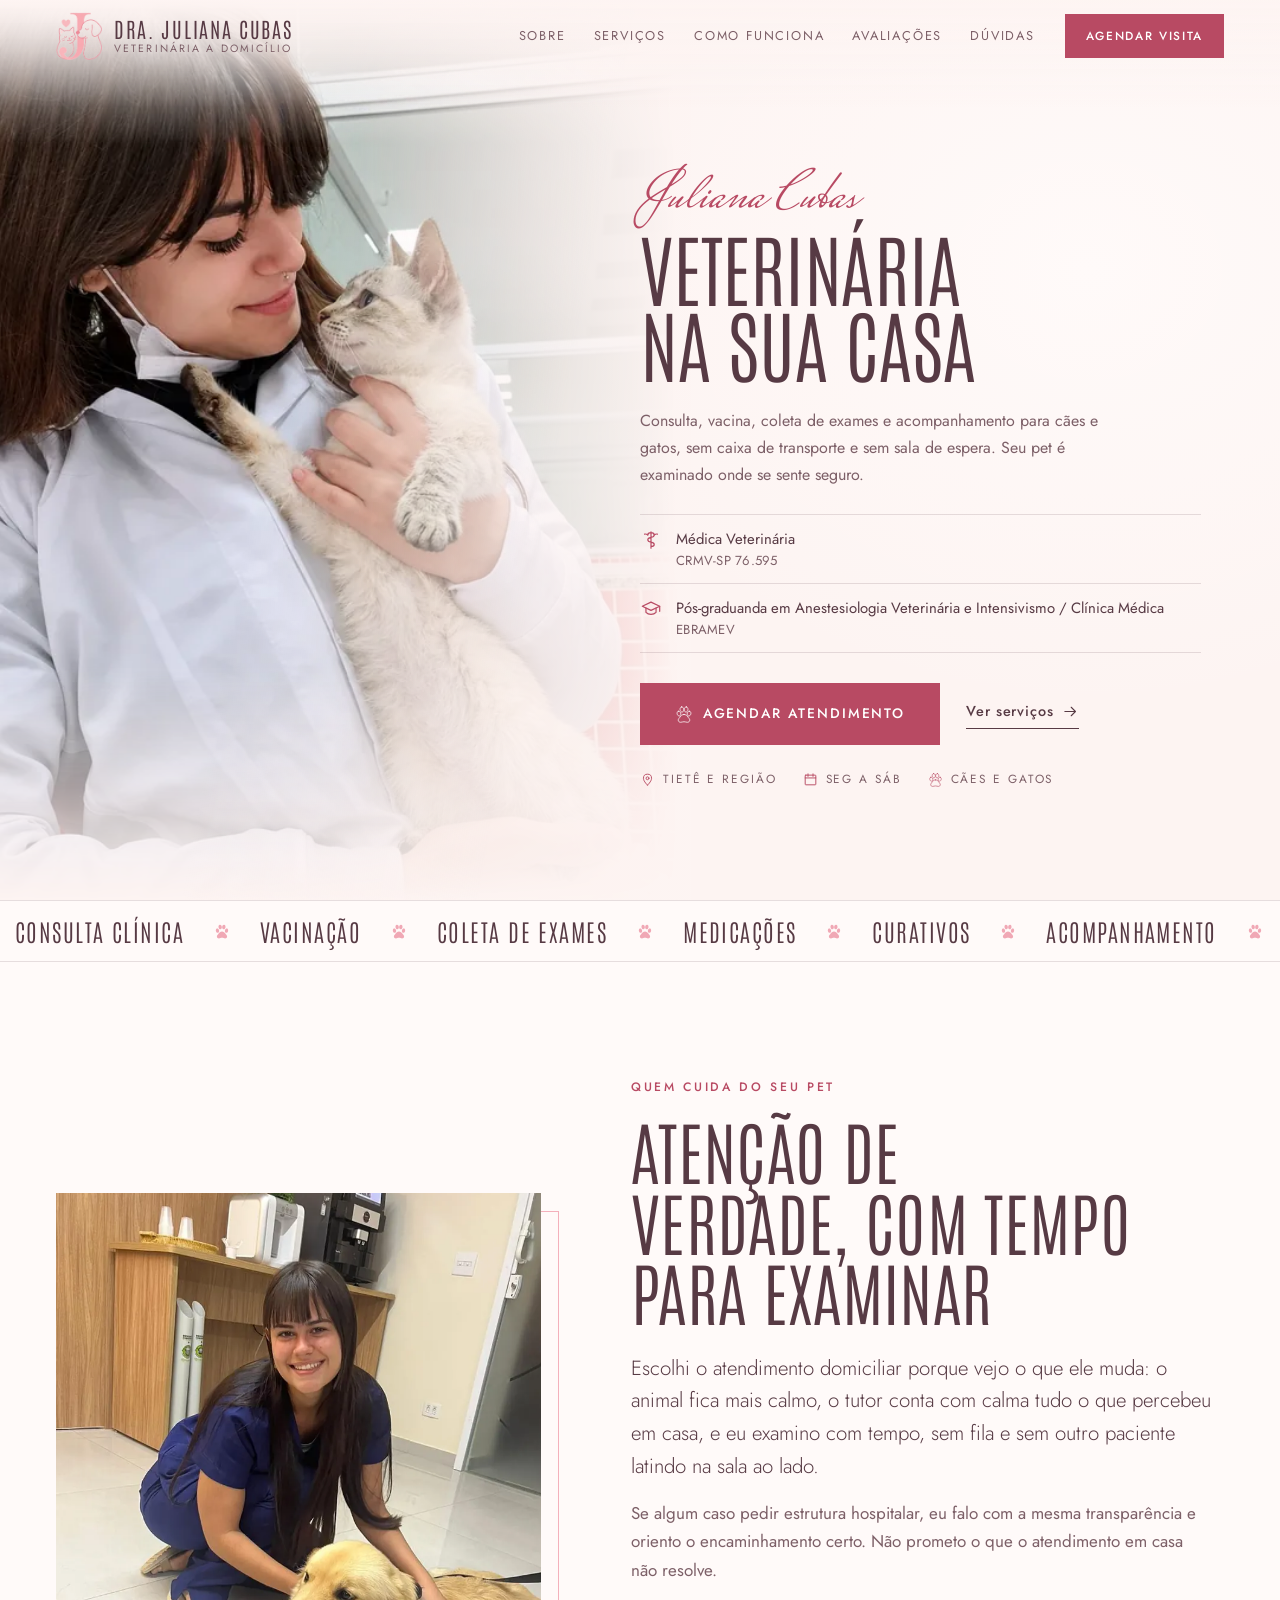
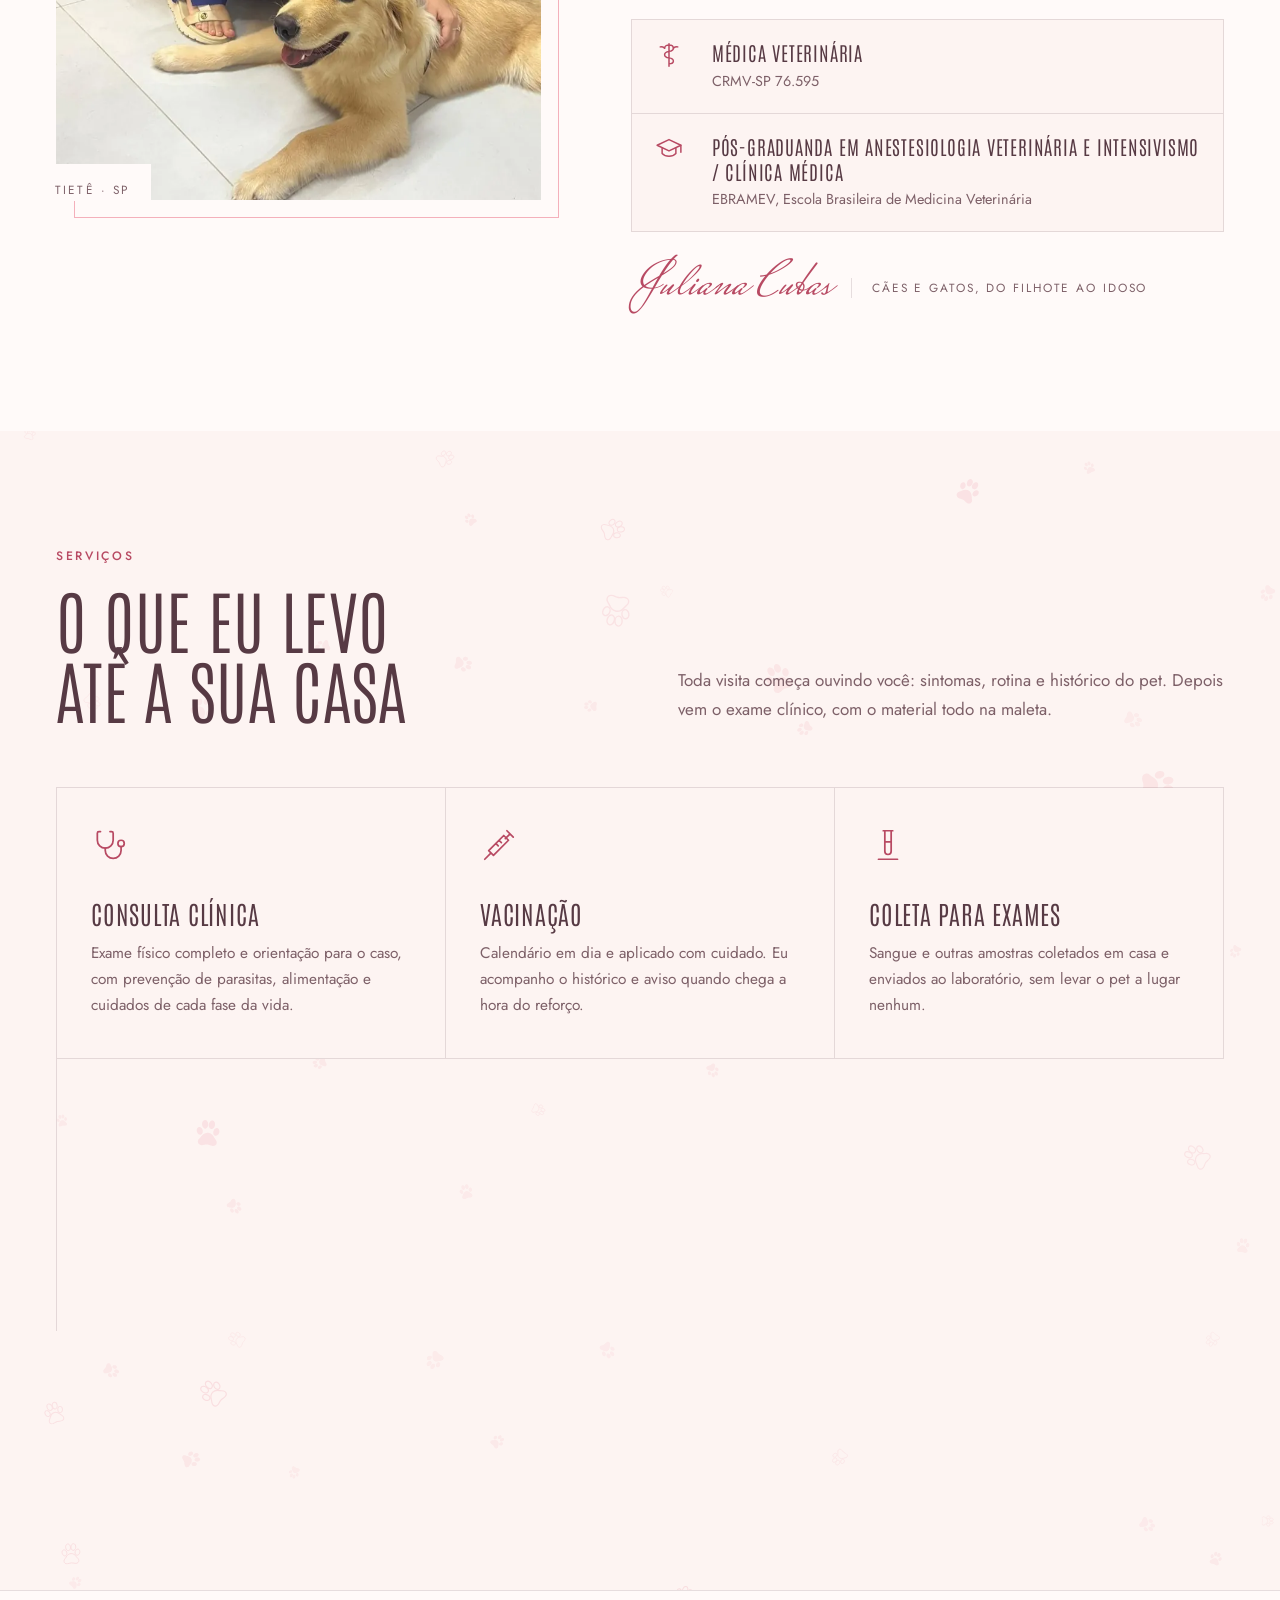
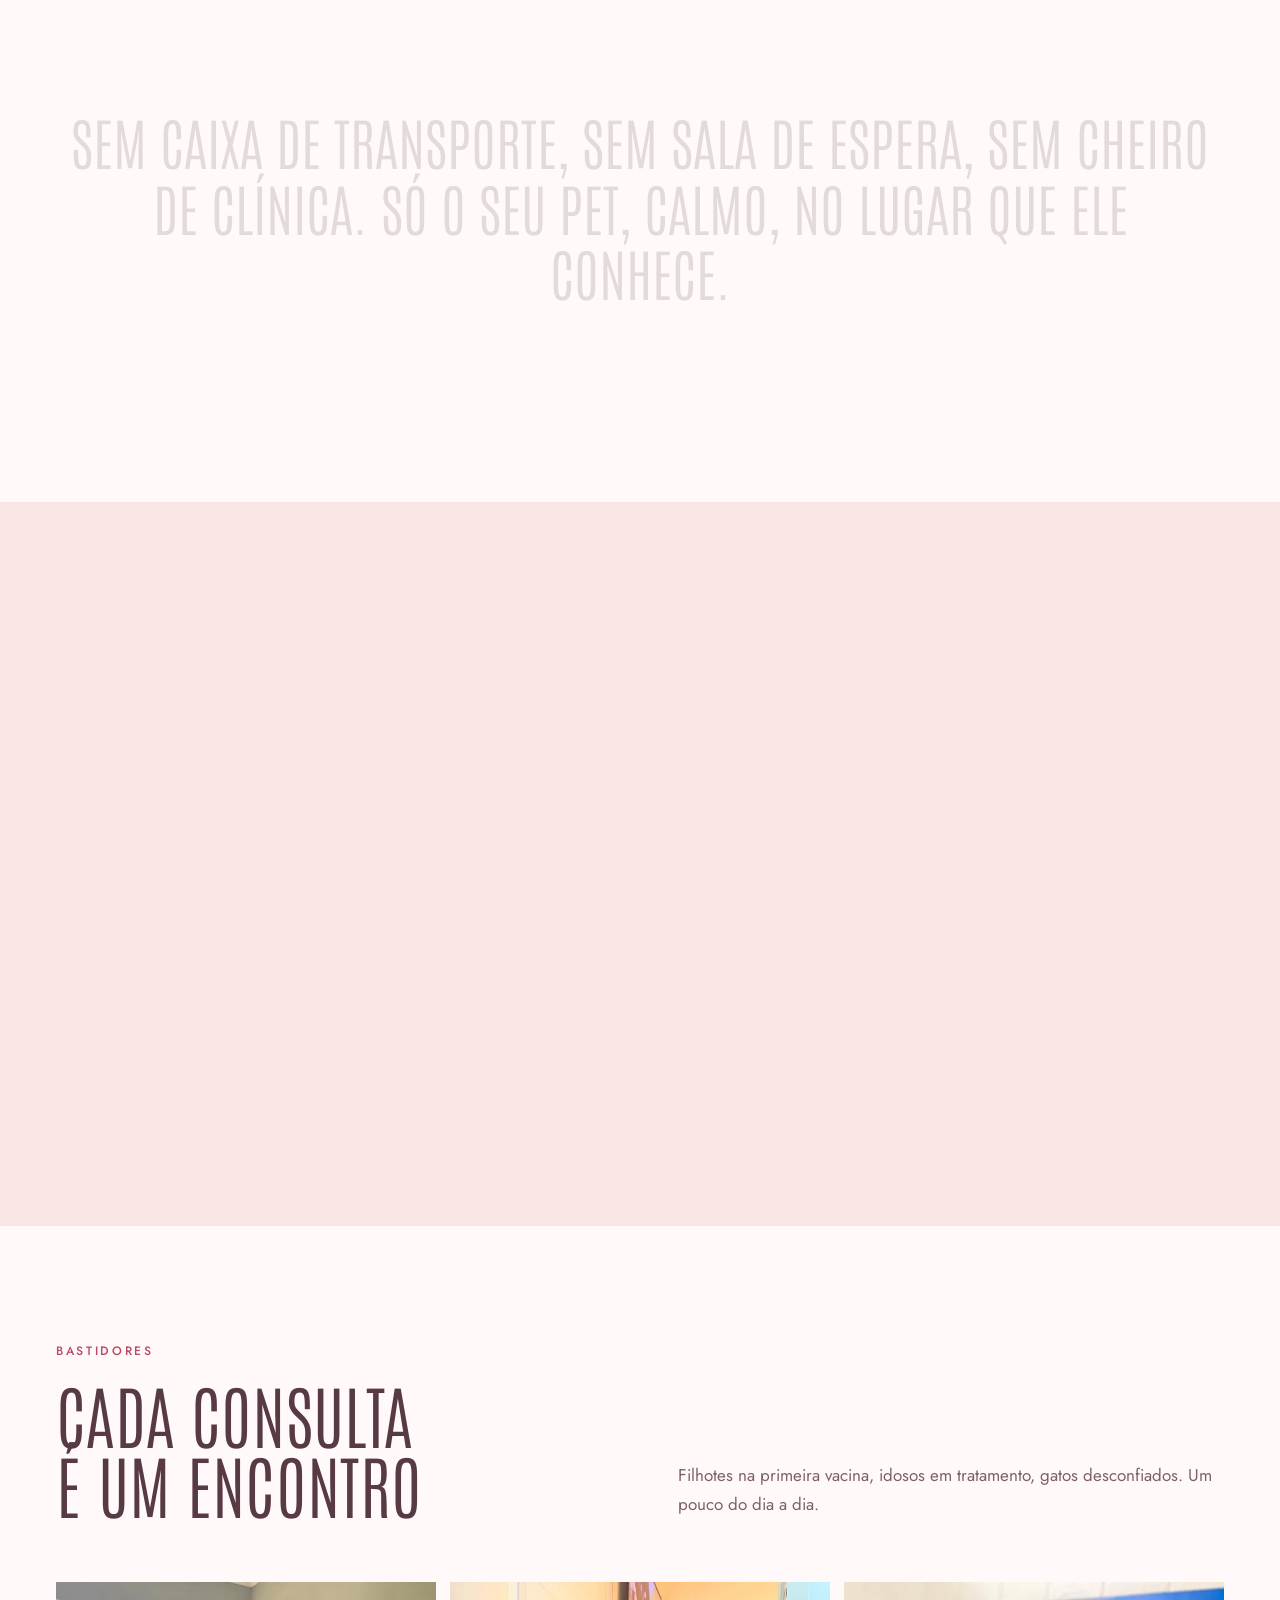
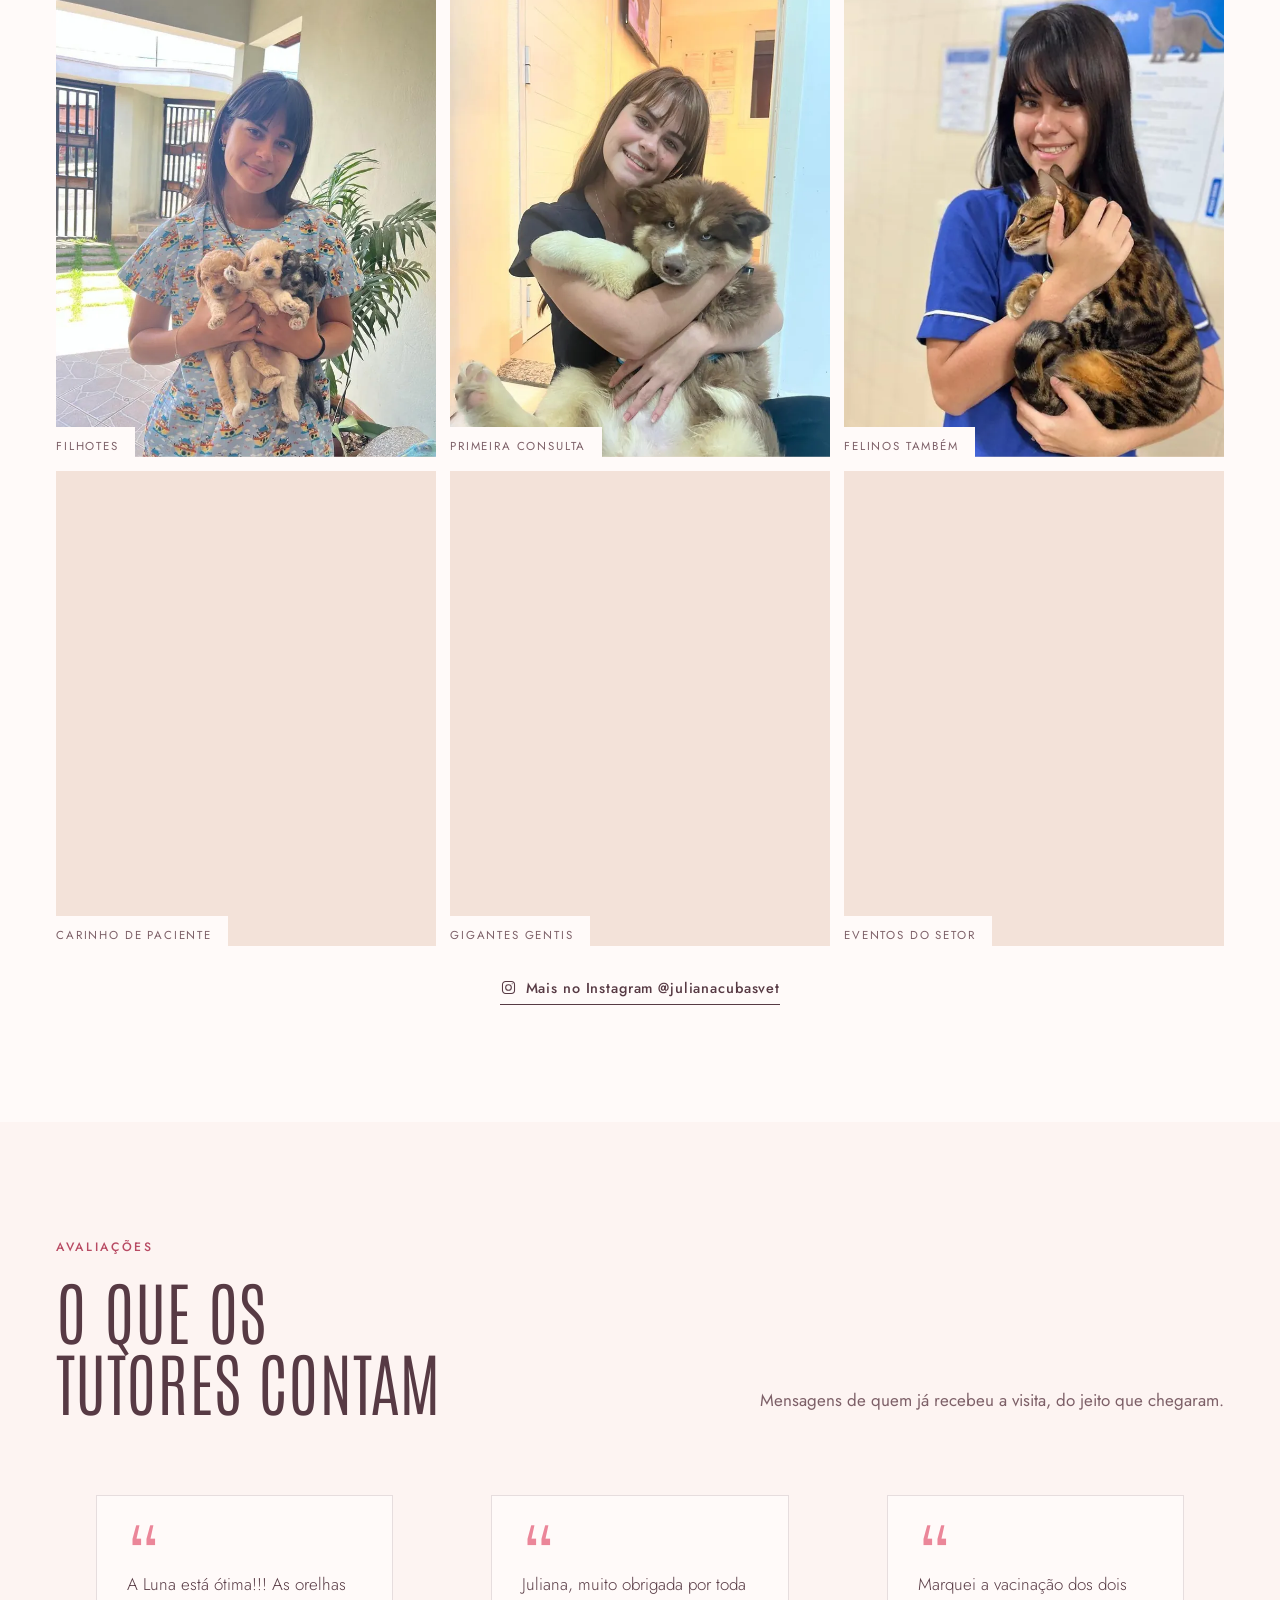
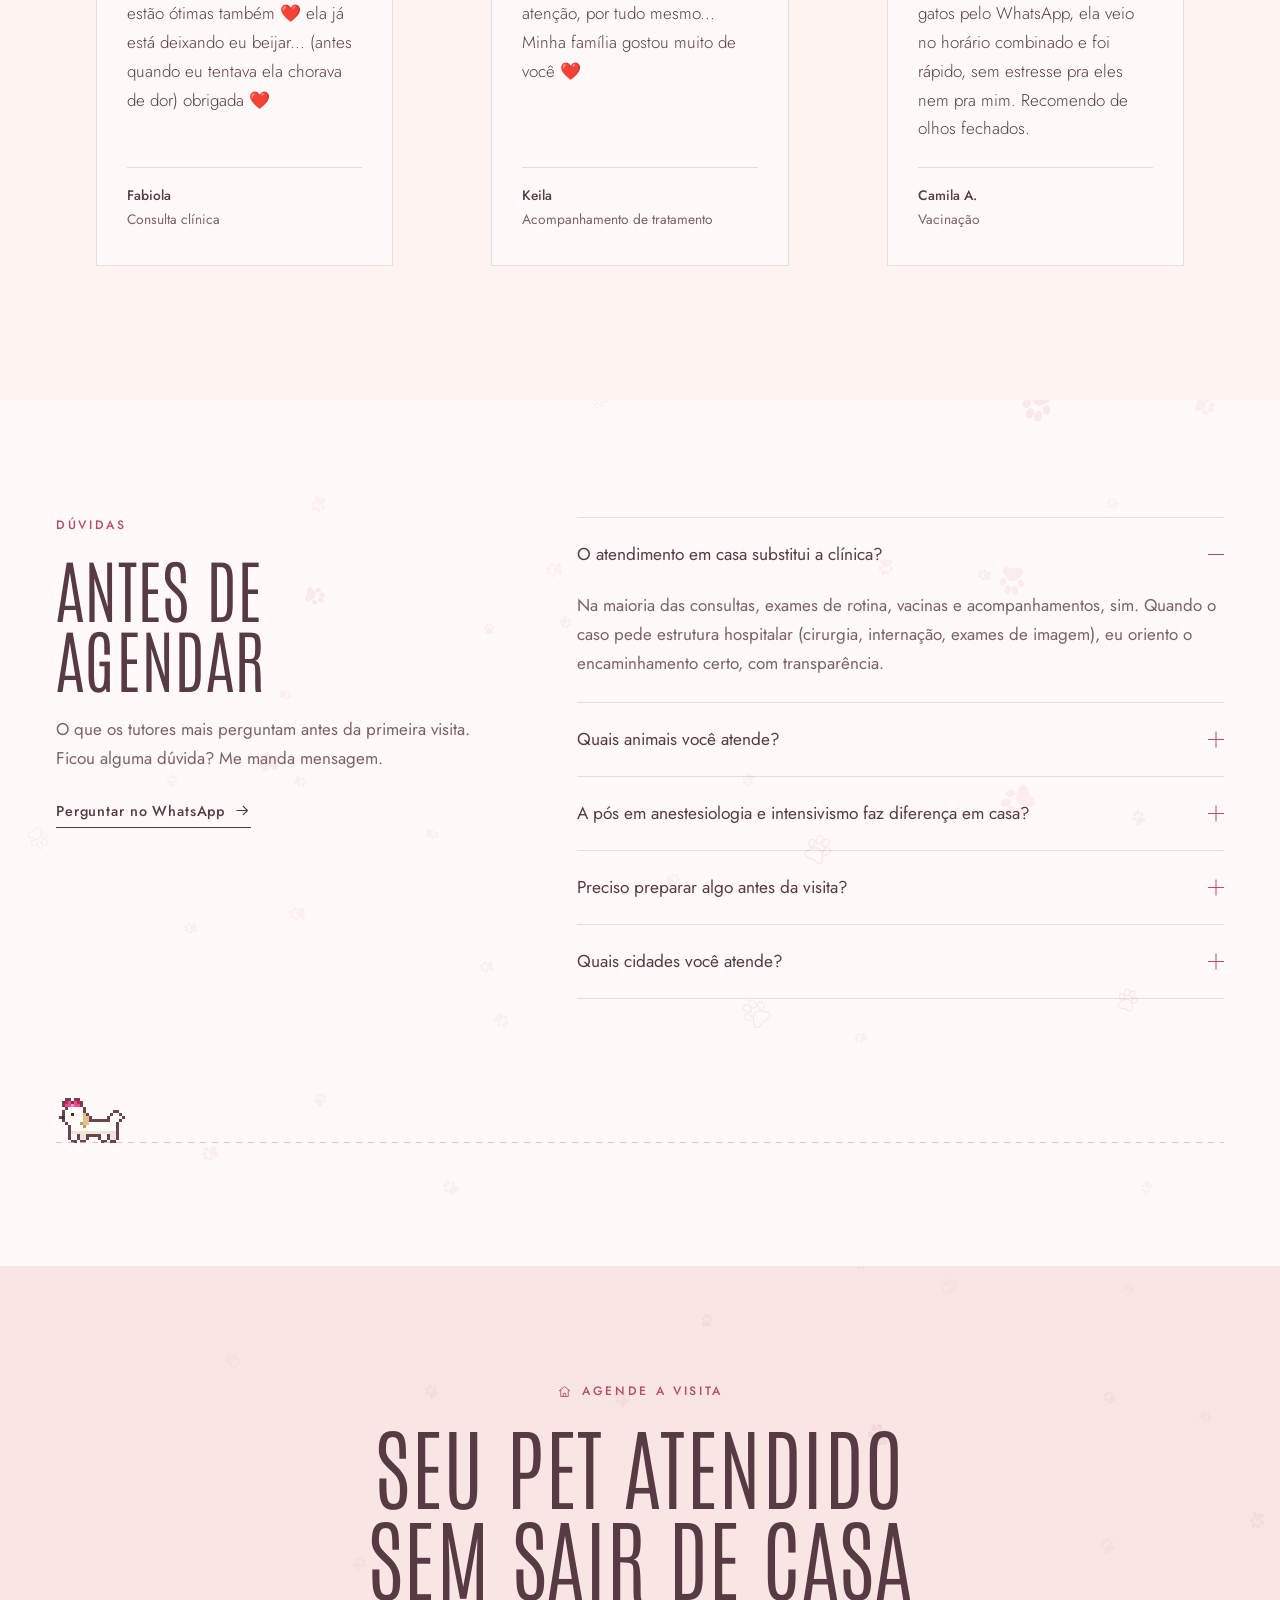
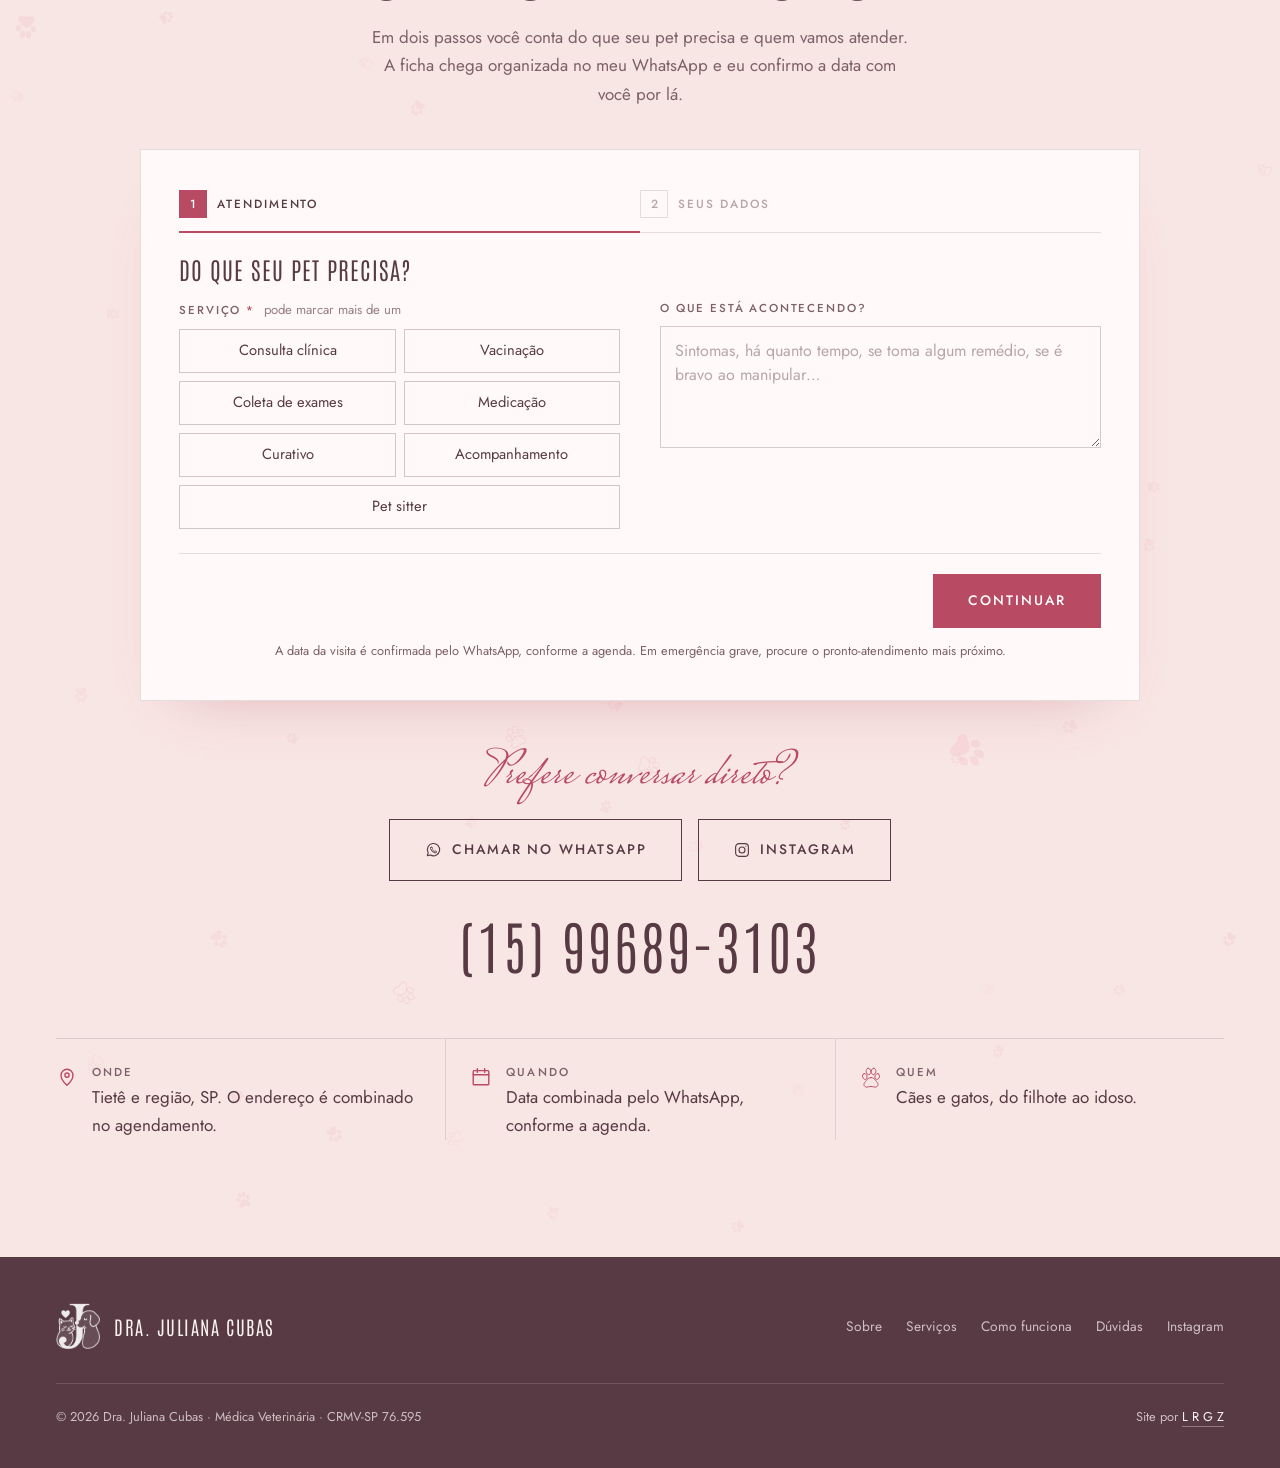
==== commit 699b0a65: "Ficha em 2 etapas sem calendário: desliga o vínculo com o Google Agenda (lrgz-agenda); data combinad" ====
--- a/index.html
+++ b/index.html
@@ -4,7 +4,7 @@
 <meta charset="UTF-8">
 <meta name="viewport" content="width=device-width, initial-scale=1, viewport-fit=cover">
 <title>Dra. Juliana Cubas | Veterinária a domicílio em Tietê-SP</title>
-<meta name="description" content="Veterinária a domicílio em Tietê e região. Consulta, vacina, coleta de exames e acompanhamento de cães e gatos em casa, com hora marcada. CRMV-SP 76.595.">
+<meta name="description" content="Veterinária a domicílio em Tietê e região. Consulta, vacina, coleta de exames e acompanhamento de cães e gatos em casa, com data combinada pelo WhatsApp. CRMV-SP 76.595.">
 <link rel="canonical" href="https://julianacubasvet.com.br/">
 <link rel="icon" type="image/png" href="favicon.png">
 <link rel="apple-touch-icon" href="favicon.png">
@@ -14,7 +14,7 @@
 <meta property="og:locale" content="pt_BR">
 <meta property="og:url" content="https://julianacubasvet.com.br/">
 <meta property="og:title" content="Dra. Juliana Cubas | Veterinária a domicílio em Tietê">
-<meta property="og:description" content="Consulta, vacina, exames e acompanhamento do seu pet em casa. Tietê e região, com hora marcada.">
+<meta property="og:description" content="Consulta, vacina, exames e acompanhamento do seu pet em casa. Tietê e região, com data combinada pelo WhatsApp.">
 <meta property="og:image" content="https://julianacubasvet.com.br/assets/img/og.jpg?v=2">
 <meta property="og:image:width" content="1200">
 <meta property="og:image:height" content="630">
@@ -30,7 +30,7 @@
   "telephone":"+55 15 99689-3103",
   "address":{"@type":"PostalAddress","addressLocality":"Tietê","addressRegion":"SP","addressCountry":"BR"},
   "areaServed":"Tietê e região, SP",
-  "openingHoursSpecification":{"@type":"OpeningHoursSpecification","dayOfWeek":["Monday","Tuesday","Wednesday","Thursday","Friday","Saturday"],"description":"Com hora marcada"},
+  "openingHoursSpecification":{"@type":"OpeningHoursSpecification","dayOfWeek":["Monday","Tuesday","Wednesday","Thursday","Friday","Saturday"],"description":"Data combinada pelo WhatsApp"},
   "employee":{"@type":"Person","name":"Juliana Cubas","jobTitle":"Médica Veterinária, CRMV-SP 76.595","alumniOf":{"@type":"EducationalOrganization","name":"EBRAMEV, Escola Brasileira de Medicina Veterinária"}},
   "sameAs":["https://www.instagram.com/julianacubasvet/"]
 }
@@ -40,7 +40,7 @@
 <link rel="preload" as="font" type="font/woff2" href="assets/fontes/jost-latin.woff2" crossorigin>
 <link rel="preload" as="image" href="assets/img/hero.webp" imagesrcset="assets/img/hero-760.webp 760w, assets/img/hero.webp 1254w" imagesizes="(max-width: 900px) 100vw, 54vw">
 <link rel="stylesheet" href="assets/css/fontes.css?v=2">
-<link rel="stylesheet" href="assets/css/site.css?v=5">
+<link rel="stylesheet" href="assets/css/site.css?v=6">
 <noscript><style>.revela{opacity:1;transform:none}.galeria img{clip-path:none;transform:none}.gaveta{display:none}</style></noscript>
 </head>
 <body>
@@ -91,7 +91,7 @@
   </nav>
   <div>
     <a class="btn btn-cheio btn-grande" data-wpp href="https://wa.me/5515996893103" target="_blank" rel="noopener"><svg class="ic" aria-hidden="true"><use href="#i-wpp"/></svg>Agendar no WhatsApp</a>
-    <p class="gaveta-info">(15) 99689-3103 · seg a sáb, com hora marcada</p>
+    <p class="gaveta-info">(15) 99689-3103 · data combinada pelo WhatsApp</p>
   </div>
 </div>
 
@@ -196,17 +196,17 @@
         <p class="chapeu">Como funciona</p>
         <h2 class="titulo">Da mensagem à visita</h2>
       </div>
-      <p class="texto">Sem encaixe forçado: a gente combina o horário que cabe na sua rotina.</p>
+      <p class="texto">Sem encaixe forçado: a gente combina a data da visita pelo WhatsApp.</p>
     </div>
     <ol class="passos" role="list">
       <li class="passo revela"><span class="n">1</span><h3>Você chama no WhatsApp</h3><p>Conta o que está acontecendo, a espécie, a idade do pet e o bairro onde mora.</p></li>
-      <li class="passo revela"><span class="n">2</span><h3>Combinamos o horário</h3><p>Eu respondo com os horários livres e o que vou precisar avaliar.</p></li>
+      <li class="passo revela"><span class="n">2</span><h3>Combinamos a data</h3><p>Eu vejo minha agenda e confirmo com você a data da visita e o que vou precisar avaliar.</p></li>
       <li class="passo revela"><span class="n">3</span><h3>Atendimento em casa</h3><p>Levo o material para exame, coleta ou aplicação. Você acompanha tudo de perto.</p></li>
       <li class="passo revela"><span class="n">4</span><h3>Orientação e retorno</h3><p>Explico o que encontrei, o que fazer a partir dali, e sigo disponível para dúvidas.</p></li>
     </ol>
     <div class="passos-cta revela">
       <a class="btn btn-cheio btn-grande" data-wpp href="https://wa.me/5515996893103" target="_blank" rel="noopener"><svg class="ic" aria-hidden="true"><use href="#i-wpp"/></svg>Começar pelo passo 1</a>
-      <p>Atendimento com hora marcada, de segunda a sábado.</p>
+      <p>A data da visita é confirmada pelo WhatsApp.</p>
     </div>
   </div>
 </section>
@@ -268,8 +268,8 @@
         <div class="faq-item aberto"><button type="button" aria-expanded="true"><h3>O atendimento em casa substitui a clínica?</h3><span class="mais" aria-hidden="true"></span></button><div class="faq-resp"><div><p>Na maioria das consultas, exames de rotina, vacinas e acompanhamentos, sim. Quando o caso pede estrutura hospitalar (cirurgia, internação, exames de imagem), eu oriento o encaminhamento certo, com transparência.</p></div></div></div>
         <div class="faq-item"><button type="button" aria-expanded="false"><h3>Quais animais você atende?</h3><span class="mais" aria-hidden="true"></span></button><div class="faq-resp"><div><p>Cães e gatos, de filhotes a idosos. Me conta a espécie e a idade na conversa pelo WhatsApp para eu já chegar preparada.</p></div></div></div>
         <div class="faq-item"><button type="button" aria-expanded="false"><h3>A pós em anestesiologia e intensivismo faz diferença em casa?</h3><span class="mais" aria-hidden="true"></span></button><div class="faq-resp"><div><p>Faz na avaliação. São as áreas que estudam dor, sedação segura e o paciente em estado delicado, o que ajuda a perceber cedo quando um quadro precisa de mais estrutura e a encaminhar na hora certa.</p></div></div></div>
-        <div class="faq-item"><button type="button" aria-expanded="false"><h3>Preciso preparar algo antes da visita?</h3><span class="mais" aria-hidden="true"></span></button><div class="faq-resp"><div><p>Só um espaço tranquilo e iluminado. Se for coleta de exame, eu passo antes a orientação de jejum. Os detalhes a gente combina na confirmação do horário.</p></div></div></div>
-        <div class="faq-item"><button type="button" aria-expanded="false"><h3>Quais cidades você atende?</h3><span class="mais" aria-hidden="true"></span></button><div class="faq-resp"><div><p>Tietê e região. Me diz o seu bairro ou cidade no WhatsApp que eu confirmo o atendimento e o horário.</p></div></div></div>
+        <div class="faq-item"><button type="button" aria-expanded="false"><h3>Preciso preparar algo antes da visita?</h3><span class="mais" aria-hidden="true"></span></button><div class="faq-resp"><div><p>Só um espaço tranquilo e iluminado. Se for coleta de exame, eu passo antes a orientação de jejum. Os detalhes a gente combina na confirmação da visita.</p></div></div></div>
+        <div class="faq-item"><button type="button" aria-expanded="false"><h3>Quais cidades você atende?</h3><span class="mais" aria-hidden="true"></span></button><div class="faq-resp"><div><p>Tietê e região. Me diz o seu bairro ou cidade no WhatsApp que eu confirmo o atendimento e a data.</p></div></div></div>
       </div>
     </div>
     <div class="pet-track" data-pet="assets/img/amora-walk.png" hidden></div>
@@ -282,13 +282,12 @@
   <div class="caixa revela">
     <p class="chapeu"><svg class="ic" aria-hidden="true"><use href="#i-casa"/></svg>Agende a visita</p>
     <h2 class="titulo">Seu pet atendido sem sair de casa</h2>
-    <p class="texto">Em três passos você escolhe o atendimento e o horário. Depois é só confirmar comigo pelo WhatsApp.</p>
+    <p class="texto">Em dois passos você conta do que seu pet precisa e quem vamos atender. A ficha chega organizada no meu WhatsApp e eu confirmo a data com você por lá.</p>
 
     <form class="ficha revela" id="ficha" novalidate>
       <ol class="etapas" id="etapas" aria-label="Etapas do agendamento" hidden>
         <li><button type="button" data-ir="1"><b>1</b><span>Atendimento</span></button></li>
-        <li><button type="button" data-ir="2"><b>2</b><span>Horário</span></button></li>
-        <li><button type="button" data-ir="3"><b>3</b><span>Seus dados</span></button></li>
+        <li><button type="button" data-ir="2"><b>2</b><span>Seus dados</span></button></li>
       </ol>
       <p class="ficha-resumo" id="ficha-resumo" hidden></p>
 
@@ -313,18 +312,6 @@
       </fieldset>
 
       <fieldset class="ficha-bloco" data-etapa="2">
-        <legend>Quando fica melhor?</legend>
-        <div class="campo" role="group" aria-labelledby="l-agenda"><span id="l-agenda" data-rotulo-agenda hidden>Dia e horário <b>*</b></span>
-          <div class="agenda" id="agenda" data-api="https://lrgz-agenda.azeugral.workers.dev/v1/juliana-cubas" data-turnstile="0x4AAAAAAF1Ls_tYFmLOZhD7" hidden></div>
-        </div>
-        <div class="ficha-grade" id="agenda-plano-b">
-          <div class="campo" role="radiogroup" aria-labelledby="l-periodo"><span id="l-periodo">Melhor período</span>
-            <div class="opcoes"><label class="opcao"><input type="radio" name="periodo" value="Manhã"><span>Manhã</span></label><label class="opcao"><input type="radio" name="periodo" value="Tarde"><span>Tarde</span></label><label class="opcao"><input type="radio" name="periodo" value="Tanto faz"><span>Tanto faz</span></label></div></div>
-          <label class="campo"><span>Dia de preferência</span><input name="dia" placeholder="ex.: sábado, ou o quanto antes"></label>
-        </div>
-      </fieldset>
-
-      <fieldset class="ficha-bloco" data-etapa="3">
         <legend>Quem vamos atender?</legend>
         <div class="ficha-duas">
           <div class="ficha-coluna">
@@ -365,22 +352,14 @@
 
       <div class="ficha-fim">
         <p class="ficha-aviso" role="alert" aria-live="polite" hidden></p>
-        <div id="agenda-verificacao" class="agenda-verificacao"></div>
         <div class="ficha-nav">
           <button class="btn btn-grande" type="button" id="ficha-voltar" hidden>Voltar</button>
           <button class="btn btn-cheio btn-grande" type="button" id="ficha-seguir" hidden>Continuar</button>
-          <button class="btn btn-cheio btn-grande" type="submit" id="ficha-botao"><svg class="ic" aria-hidden="true"><use href="#i-wpp"/></svg><span id="ficha-enviar">Enviar pelo WhatsApp</span></button>
+          <button class="btn btn-cheio btn-grande" type="submit" id="ficha-botao"><svg class="ic" aria-hidden="true"><use href="#i-wpp"/></svg>Enviar pelo WhatsApp</button>
         </div>
-        <p class="ficha-nota">Atendimento com hora marcada. Em emergência grave, procure o pronto-atendimento mais próximo.</p>
+        <p class="ficha-nota">A data da visita é confirmada pelo WhatsApp, conforme a agenda. Em emergência grave, procure o pronto-atendimento mais próximo.</p>
       </div>
     </form>
-
-    <div class="ficha ficha-feita" id="ficha-feita" tabindex="-1" hidden>
-      <p class="chapeu">Horário pré-reservado</p>
-      <h3 id="feita-horario"></h3>
-      <p class="feita-texto">Falta só um passo: envie a ficha no WhatsApp para eu confirmar a visita.</p>
-      <a class="btn btn-cheio btn-grande" id="feita-wpp" href="https://wa.me/5515996893103" target="_blank" rel="noopener"><svg class="ic" aria-hidden="true"><use href="#i-wpp"/></svg>Confirmar no WhatsApp</a>
-    </div>
 
     <p class="ficha-ou">Prefere conversar direto?</p>
     <div class="agendar-botoes">
@@ -390,7 +369,7 @@
     <a class="fone" data-wpp href="https://wa.me/5515996893103" target="_blank" rel="noopener">(15) 99689-3103</a>
     <ul class="agendar-info">
       <li><svg class="ic" aria-hidden="true"><use href="#i-pin"/></svg><div><strong>Onde</strong><span>Tietê e região, SP. O endereço é combinado no agendamento.</span></div></li>
-      <li><svg class="ic" aria-hidden="true"><use href="#i-cal"/></svg><div><strong>Quando</strong><span>Segunda a sábado, com hora marcada.</span></div></li>
+      <li><svg class="ic" aria-hidden="true"><use href="#i-cal"/></svg><div><strong>Quando</strong><span>Data combinada pelo WhatsApp, conforme a agenda.</span></div></li>
       <li><svg class="ic" aria-hidden="true"><use href="#paw-line"/></svg><div><strong>Quem</strong><span>Cães e gatos, do filhote ao idoso.</span></div></li>
     </ul>
   </div>
@@ -418,8 +397,7 @@
   <a class="btn btn-cheio" data-wpp href="https://wa.me/5515996893103" target="_blank" rel="noopener"><svg class="ic" aria-hidden="true"><use href="#i-wpp"/></svg>Agendar no WhatsApp</a>
 </div>
 
-<script src="assets/js/agenda.js?v=2" defer></script>
-<script src="assets/js/site.js?v=7" defer></script>
+<script src="assets/js/site.js?v=8" defer></script>
 <script src="assets/js/amora.js" defer></script>
 </body>
 </html>
--- a/assets/css/site.css
+++ b/assets/css/site.css
@@ -292,7 +292,7 @@
 .ficha-bloco legend span { font: 500 .72rem/1 'Jost', sans-serif; letter-spacing: .2em; color: var(--forte); }
 .ficha.em-etapas .ficha-bloco { margin: 0; padding: 0; border: 0; }
 .ficha-bloco legend { font-size: 1.5rem; margin-bottom: 18px; }
-.etapas { display: grid; grid-template-columns: repeat(3, minmax(0, 1fr)); margin: 0 0 24px; padding: 0; list-style: none; border-bottom: 1px solid var(--linha); }
+.etapas { display: grid; grid-template-columns: repeat(2, minmax(0, 1fr)); margin: 0 0 24px; padding: 0; list-style: none; border-bottom: 1px solid var(--linha); }
 .etapas button { display: flex; align-items: center; gap: 10px; width: 100%; min-height: 44px; padding: 0 0 12px; margin-bottom: -1px; border: 0; border-bottom: 2px solid transparent; background: none; font: 500 .74rem/1.1 'Jost', sans-serif; letter-spacing: .16em; text-transform: uppercase; text-align: left; color: var(--cacau-2); cursor: pointer; transition: color .3s, border-color .3s; }
 .etapas b { display: grid; place-items: center; flex: none; width: 28px; height: 28px; border: 1px solid rgba(87, 58, 68, .28); font-weight: 500; letter-spacing: 0; transition: background .3s, border-color .3s, color .3s; }
 .etapas button[aria-current] { color: var(--cacau); border-bottom-color: var(--forte); }
@@ -344,38 +344,10 @@
 .opcao input:checked + span::before { content: ''; width: 12px; height: 12px; background: currentColor; -webkit-mask: url(../img/pata.svg) center/contain no-repeat; mask: url(../img/pata.svg) center/contain no-repeat; }
 .opcao input:focus-visible + span { outline: 1.5px solid var(--forte); outline-offset: 3px; }
 .campo.erro .opcao span { border-color: var(--traco); }
-/* calendário de horários livres (serviço lrgz-agenda) */
-.agenda { display: grid; grid-template-columns: minmax(0, 1.15fr) minmax(0, 1fr); gap: 0 32px; }
-.campo.erro .agenda { outline: 1px solid var(--traco); outline-offset: 8px; }
-[data-rotulo-agenda] { position: absolute; width: 1px; height: 1px; overflow: hidden; clip-path: inset(50%); white-space: nowrap; }
-.agenda-topo { display: flex; align-items: center; justify-content: space-between; gap: 12px; margin-bottom: 14px; }
-.agenda-topo strong { font: 300 1.35rem/1 'Antonio', sans-serif; text-transform: uppercase; letter-spacing: .05em; }
-.agenda-seta { width: 44px; height: 44px; border: 1px solid rgba(87, 58, 68, .28); background: none; font-size: 1.3rem; line-height: 1; cursor: pointer; transition: border-color .3s, color .3s; }
-.agenda-seta:hover:not(:disabled) { border-color: var(--traco); color: var(--forte); }
-.agenda-seta:disabled { opacity: .3; cursor: default; }
-.agenda-grade { display: grid; grid-template-columns: repeat(7, minmax(0, 1fr)); gap: 4px; }
-.agenda-sem { text-align: center; font-size: .7rem; letter-spacing: .12em; text-transform: uppercase; color: var(--cacau-2); padding: 6px 0; }
-.agenda-dia { height: 42px; min-width: 0; padding: 0; border: 1px solid rgba(87, 58, 68, .22); background: none; font-size: .95rem; cursor: pointer; transition: background .25s, border-color .25s, color .25s; }
-.agenda-dia:hover:not(:disabled) { border-color: var(--traco); }
-.agenda-dia:disabled { border-color: transparent; color: var(--cacau-2); opacity: .38; cursor: default; }
-.agenda-dia[aria-pressed="true"], .agenda-hora[aria-pressed="true"] { background: var(--forte); border-color: var(--forte); color: #fff; }
-.agenda-horas { padding-left: 32px; border-left: 1px solid var(--linha); min-width: 0; }
-.agenda-rotulo { font-size: .92rem; margin-bottom: 10px; color: var(--cacau-2); }
-.agenda-lista { display: grid; grid-template-columns: repeat(3, minmax(0, 1fr)); gap: 6px; }
-.agenda-hora { min-height: 44px; border: 1px solid rgba(87, 58, 68, .28); background: none; font-size: .92rem; cursor: pointer; transition: background .25s, border-color .25s, color .25s; }
-.agenda-hora:hover { border-color: var(--traco); }
-.agenda-dica, .agenda-vazia { margin-top: 14px; font-size: .92rem; color: var(--cacau-2); text-align: center; }
-.agenda-vazia { margin-top: 0; grid-column: 1 / -1; }
-.agenda-horas .agenda-dica { margin-top: 0; }
-#agenda-plano-b { display: grid; flex-direction: unset; }
-.agenda-verificacao:empty { display: none; }
 .ficha-nav { display: flex; justify-content: space-between; gap: 12px; width: 100%; }
 .ficha-nav #ficha-seguir, .ficha-nav #ficha-botao { margin-left: auto; }
 .ficha-nav .btn { min-height: 54px; }
 .pote { position: absolute; left: -9999px; width: 1px; height: 1px; overflow: hidden; }
-.ficha-feita { display: flex; flex-direction: column; align-items: center; gap: 16px; text-align: center; outline: none; }
-.ficha-feita h3 { font: 300 clamp(1.9rem, 4.4vw, 2.8rem)/1.1 'Antonio', sans-serif; text-transform: uppercase; letter-spacing: .03em; }
-.ficha-feita .feita-texto { max-width: 32em; }
 .ficha-fim { margin-top: 24px; padding-top: 20px; border-top: 1px solid var(--linha); display: flex; flex-direction: column; align-items: center; text-align: center; gap: 12px; }
 .ficha-aviso { color: var(--forte); font-size: .94rem; }
 .ficha-nota { font-size: .8rem; color: var(--cacau-2); }
@@ -481,10 +453,6 @@
   .etapas { margin-bottom: 16px; }
   .etapas button { flex-direction: column; align-items: flex-start; gap: 6px; padding-bottom: 10px; font-size: .62rem; letter-spacing: .1em; }
   .ficha-resumo { margin: -4px 0 14px; font-size: .86rem; }
-  .agenda { grid-template-columns: 1fr; }
-  .agenda-dia { height: 40px; }
-  .agenda-horas { margin-top: 14px; padding: 12px 0 0; border-left: 0; border-top: 1px solid var(--linha); }
-  .agenda-lista { grid-template-columns: repeat(4, minmax(0, 1fr)); }
   .ficha-nav .btn { flex: 1 1 auto; padding: 0 16px; }
   .ficha-nav #ficha-voltar { flex: 0 0 auto; }
   .galeria figcaption { font-size: .62rem; letter-spacing: .12em; padding: 8px 10px 0 0; }
